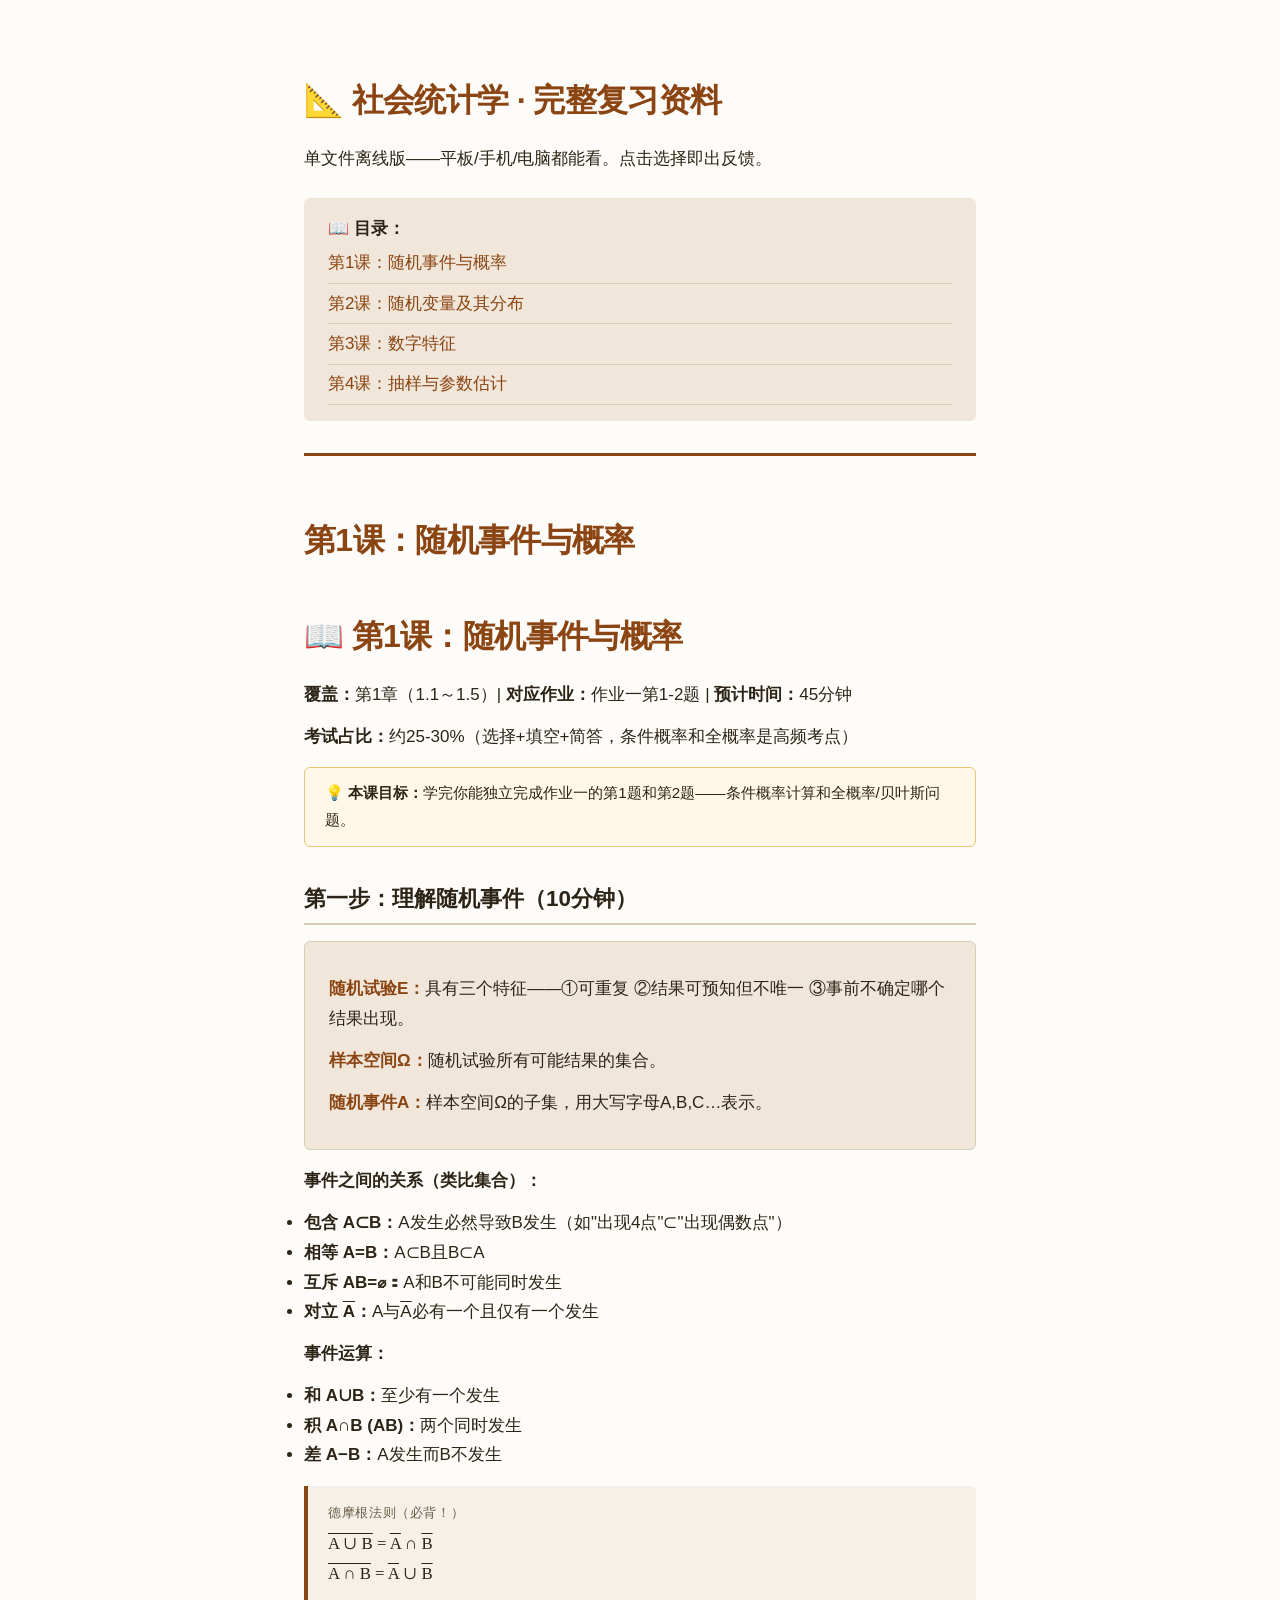
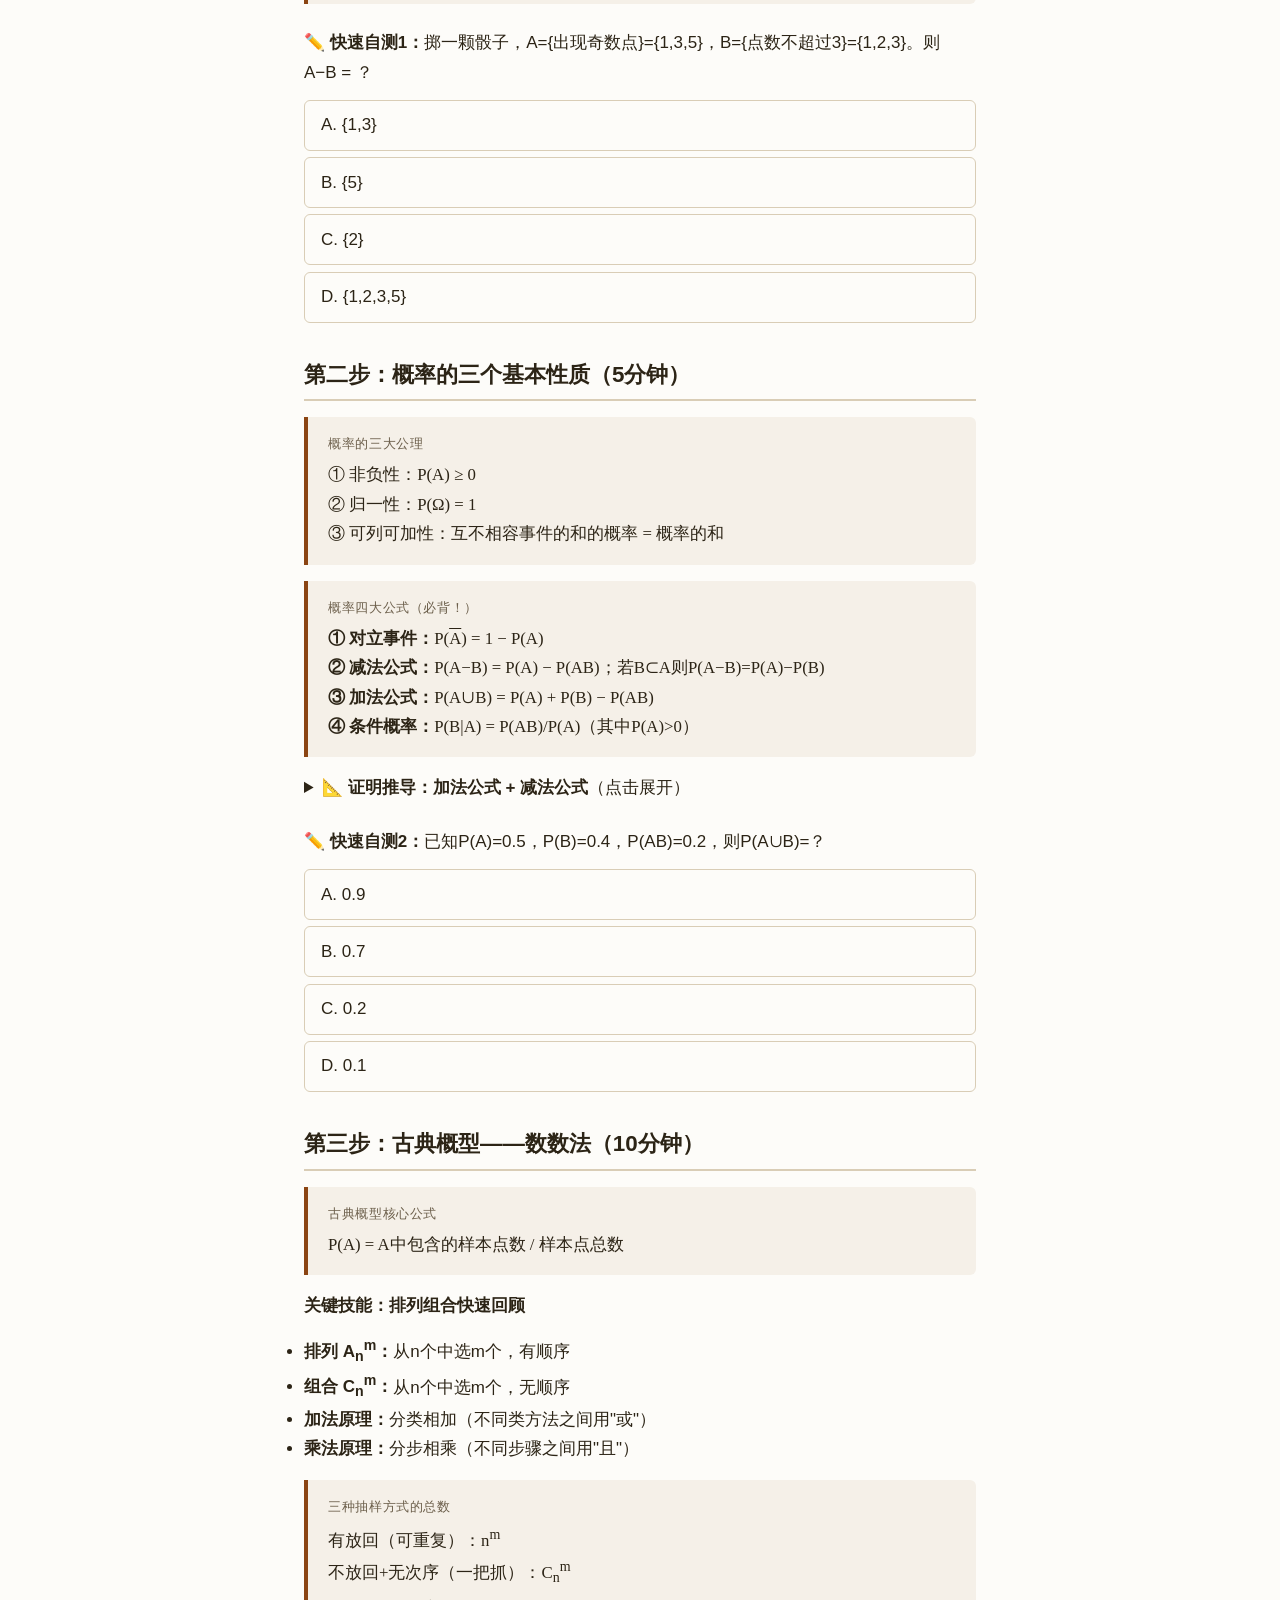
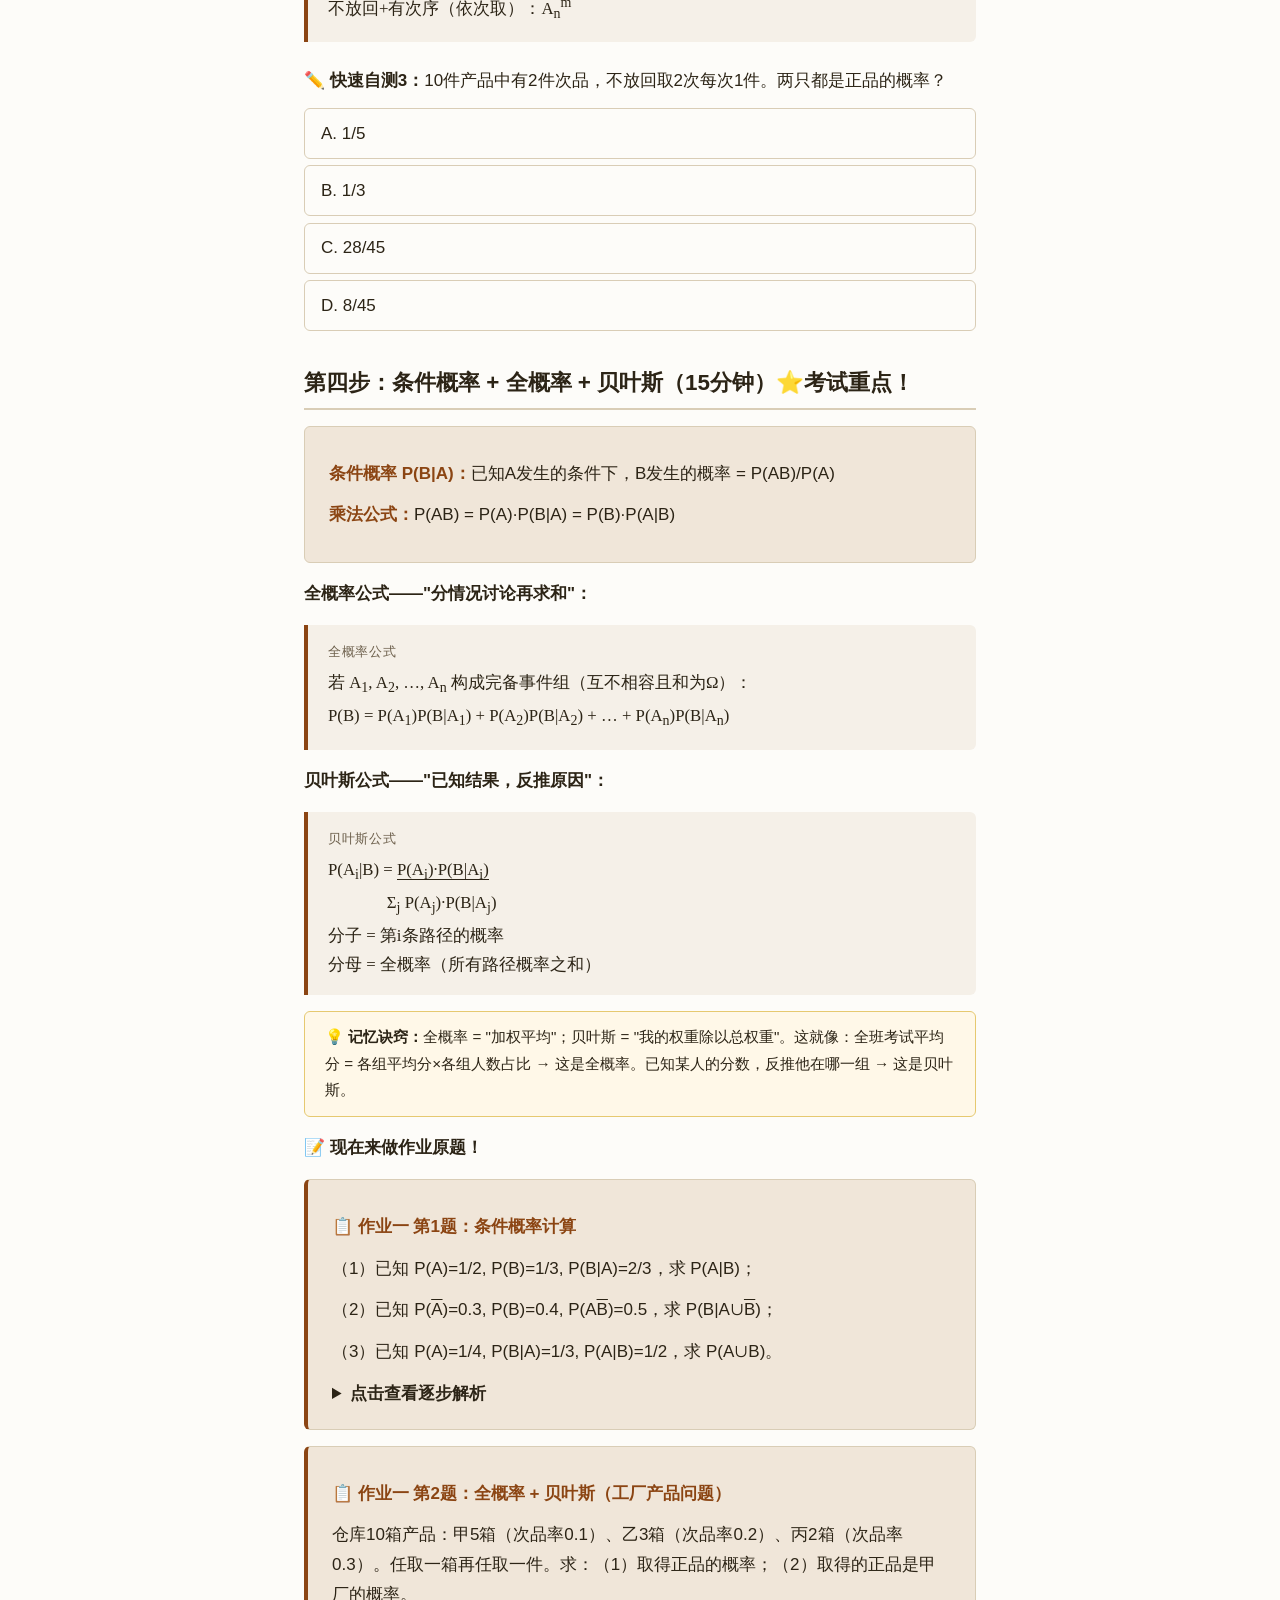
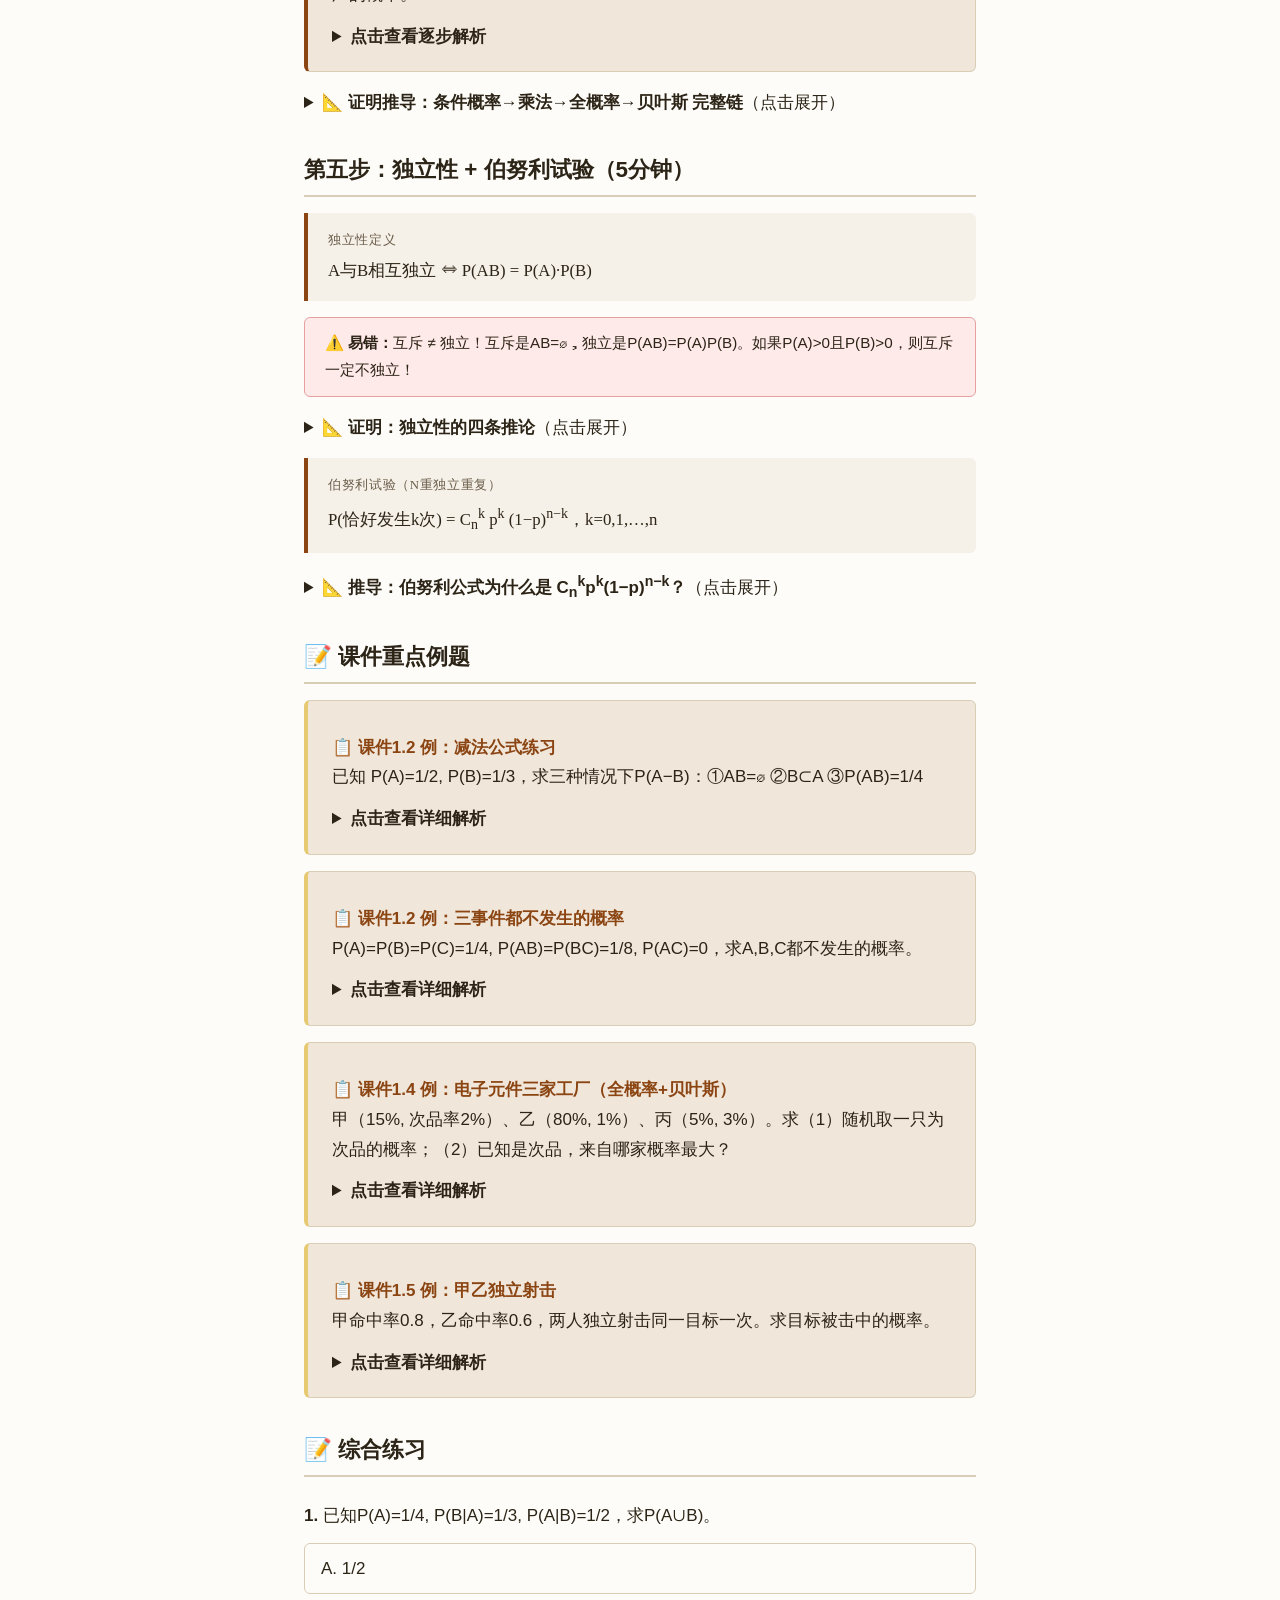
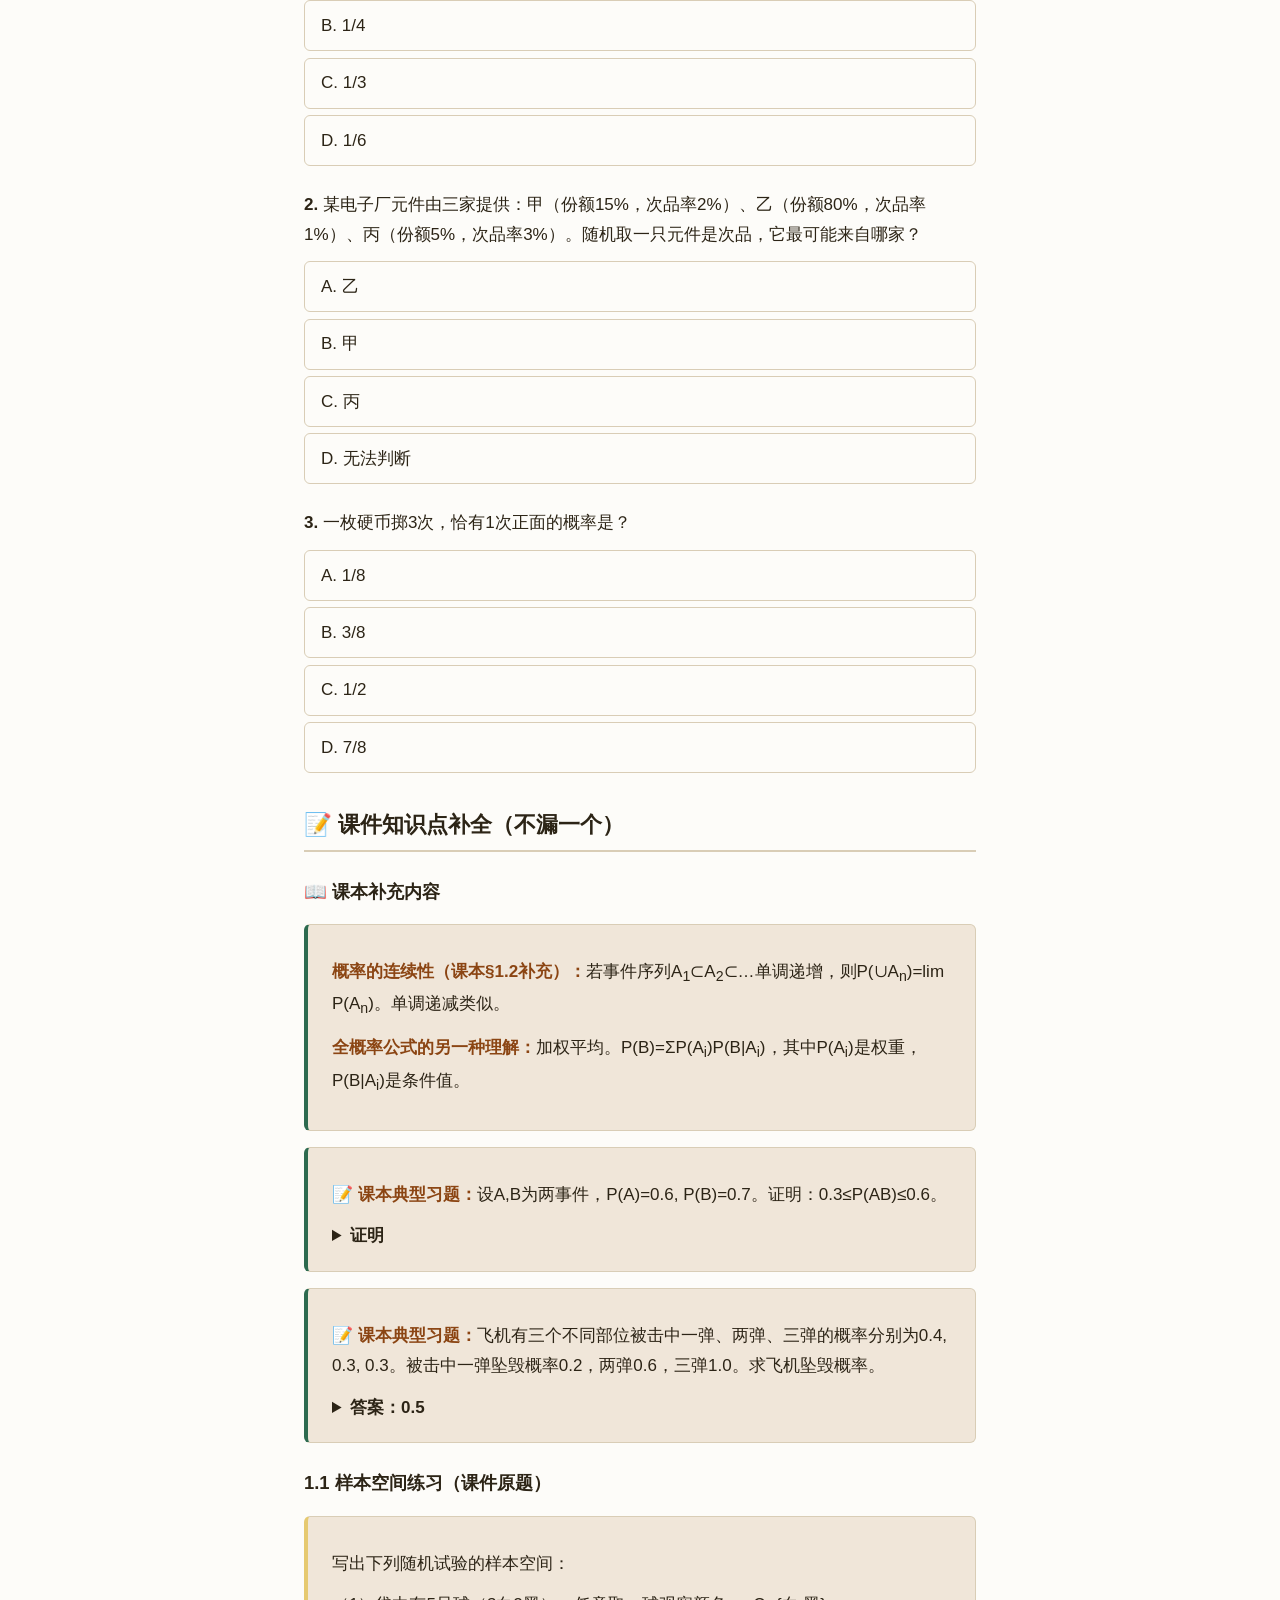
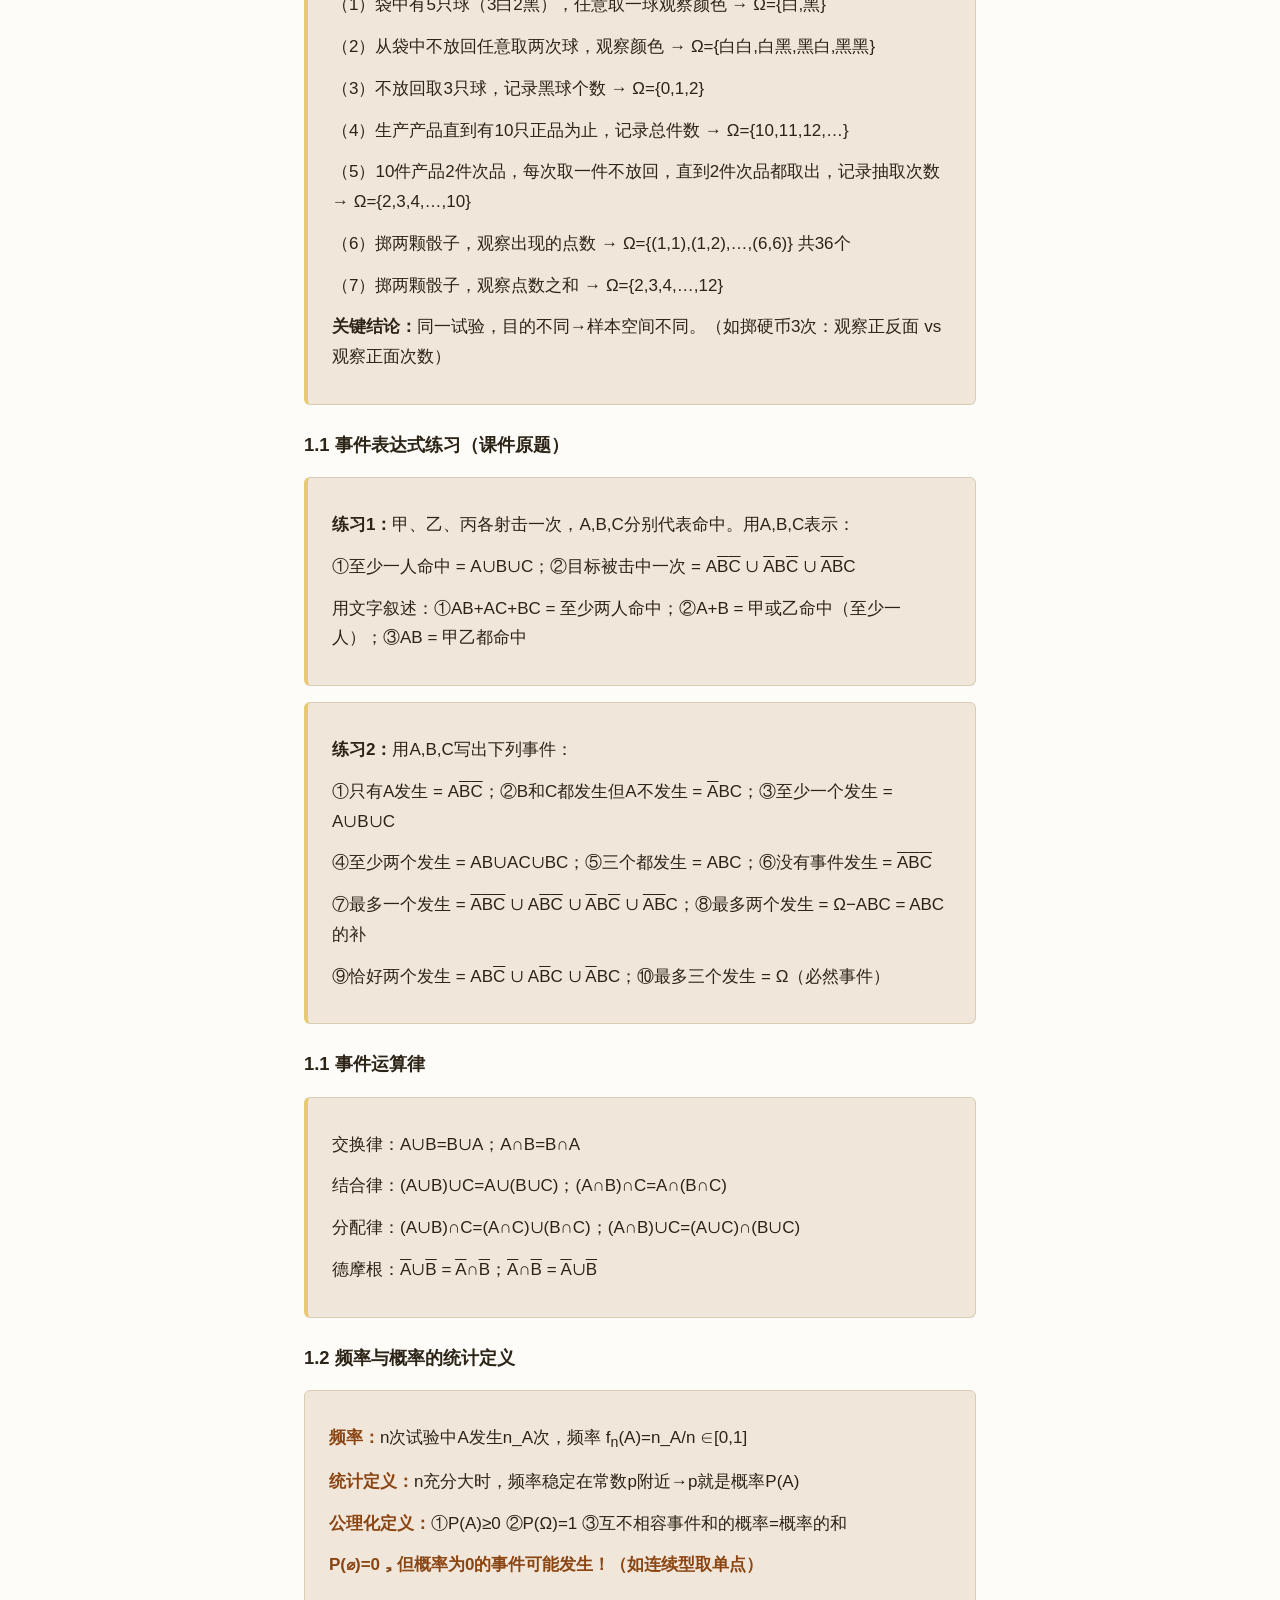
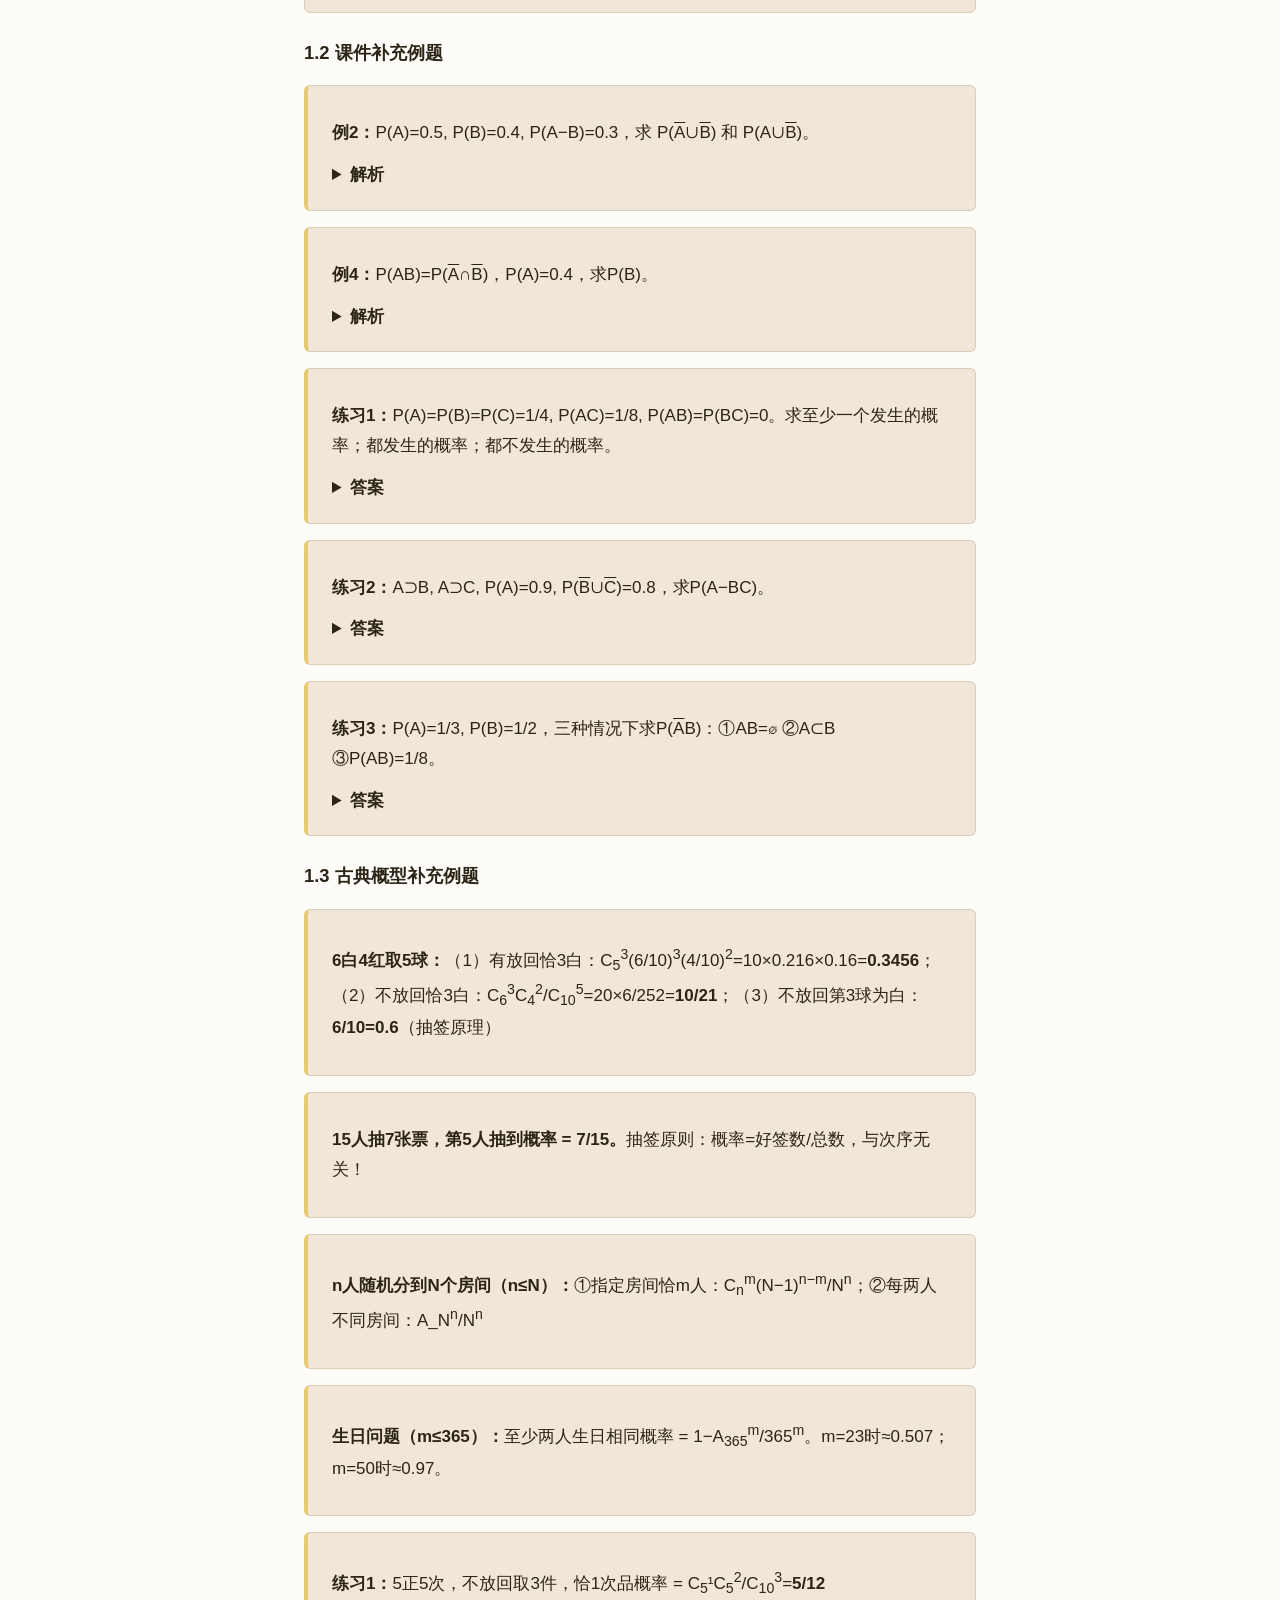
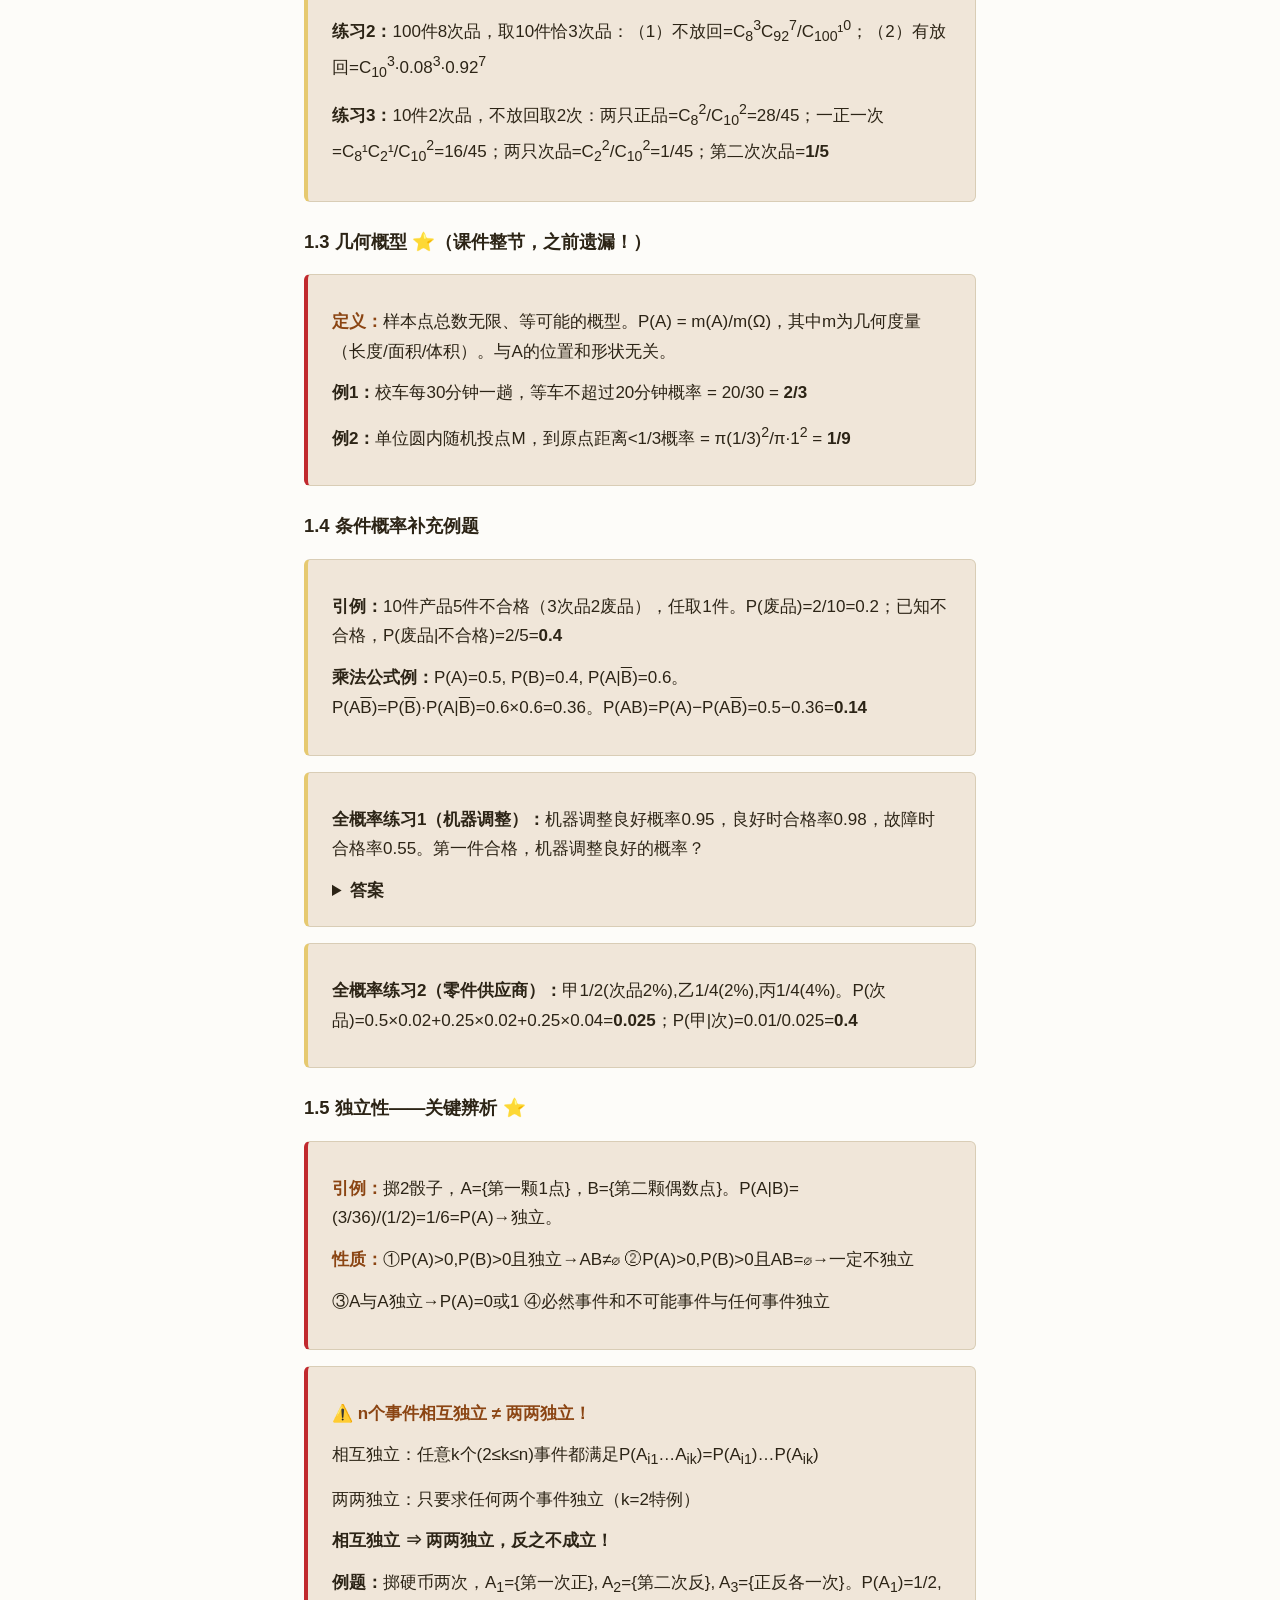
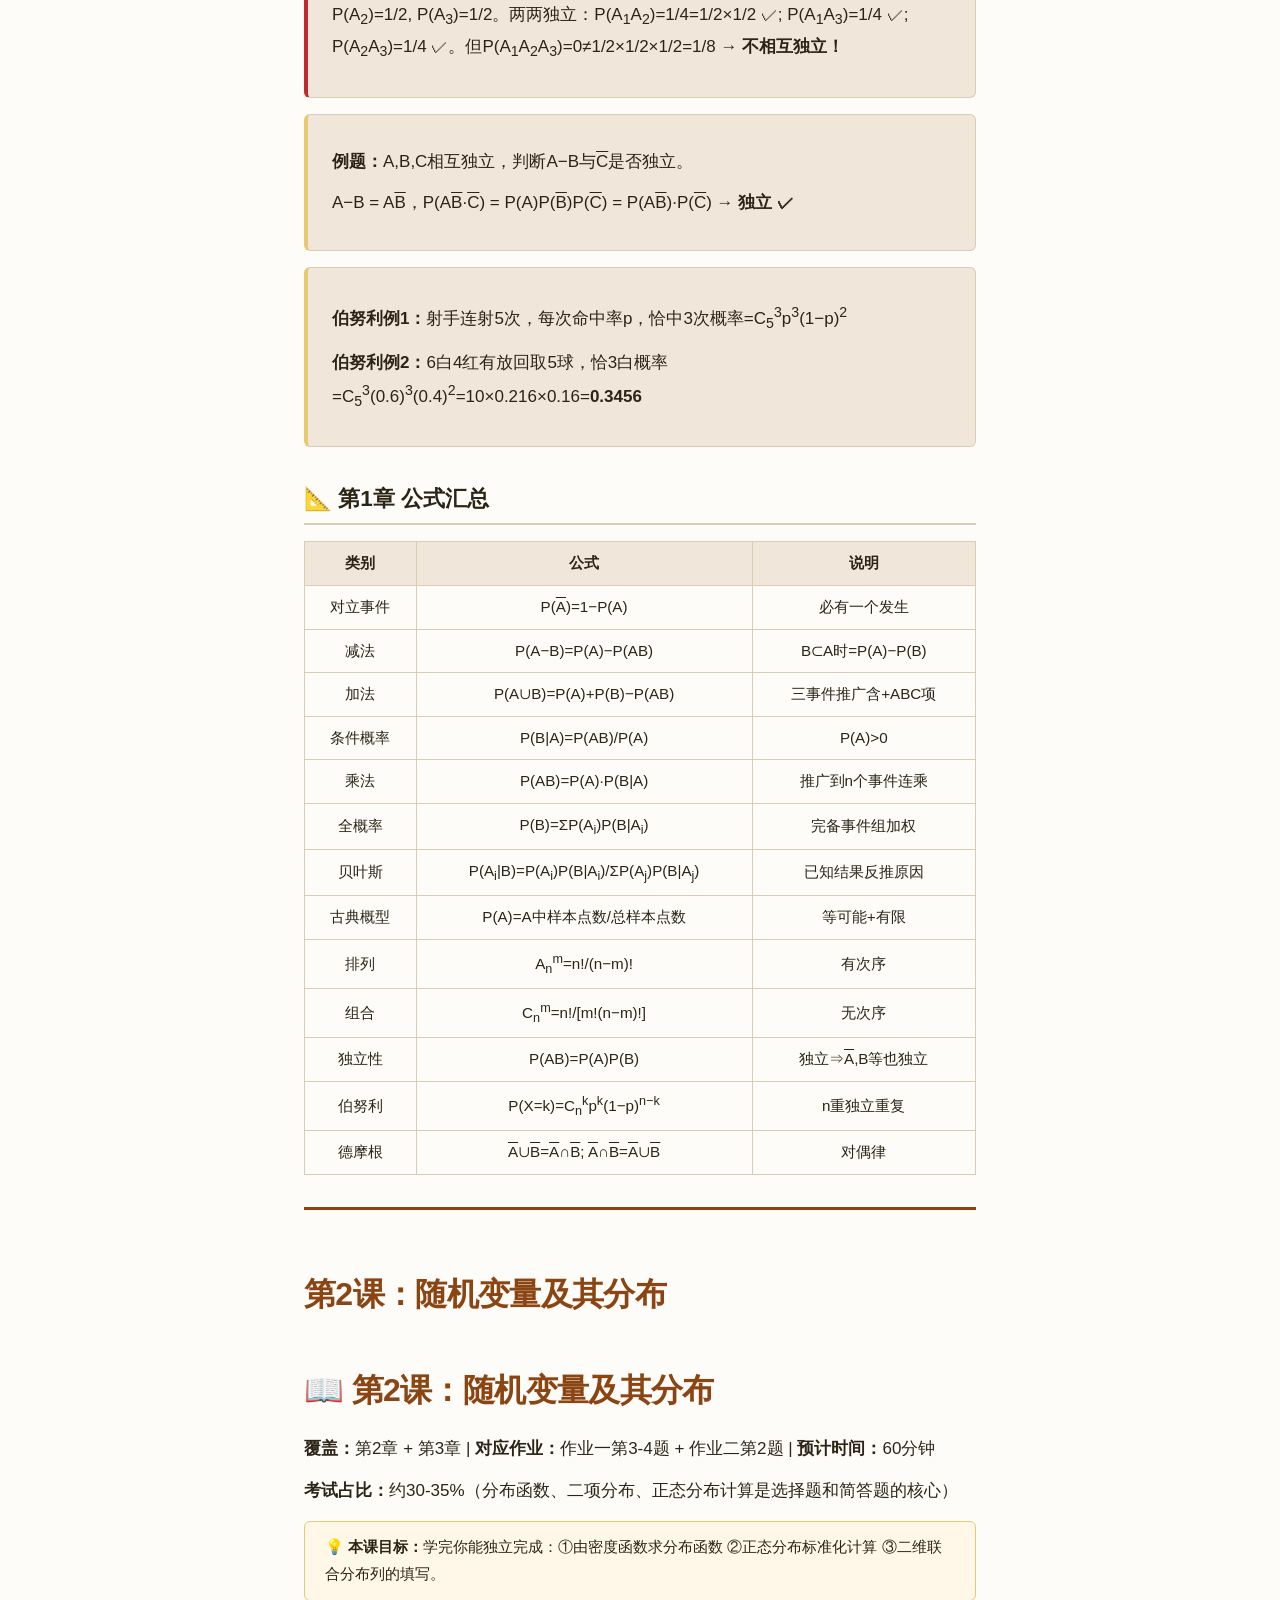
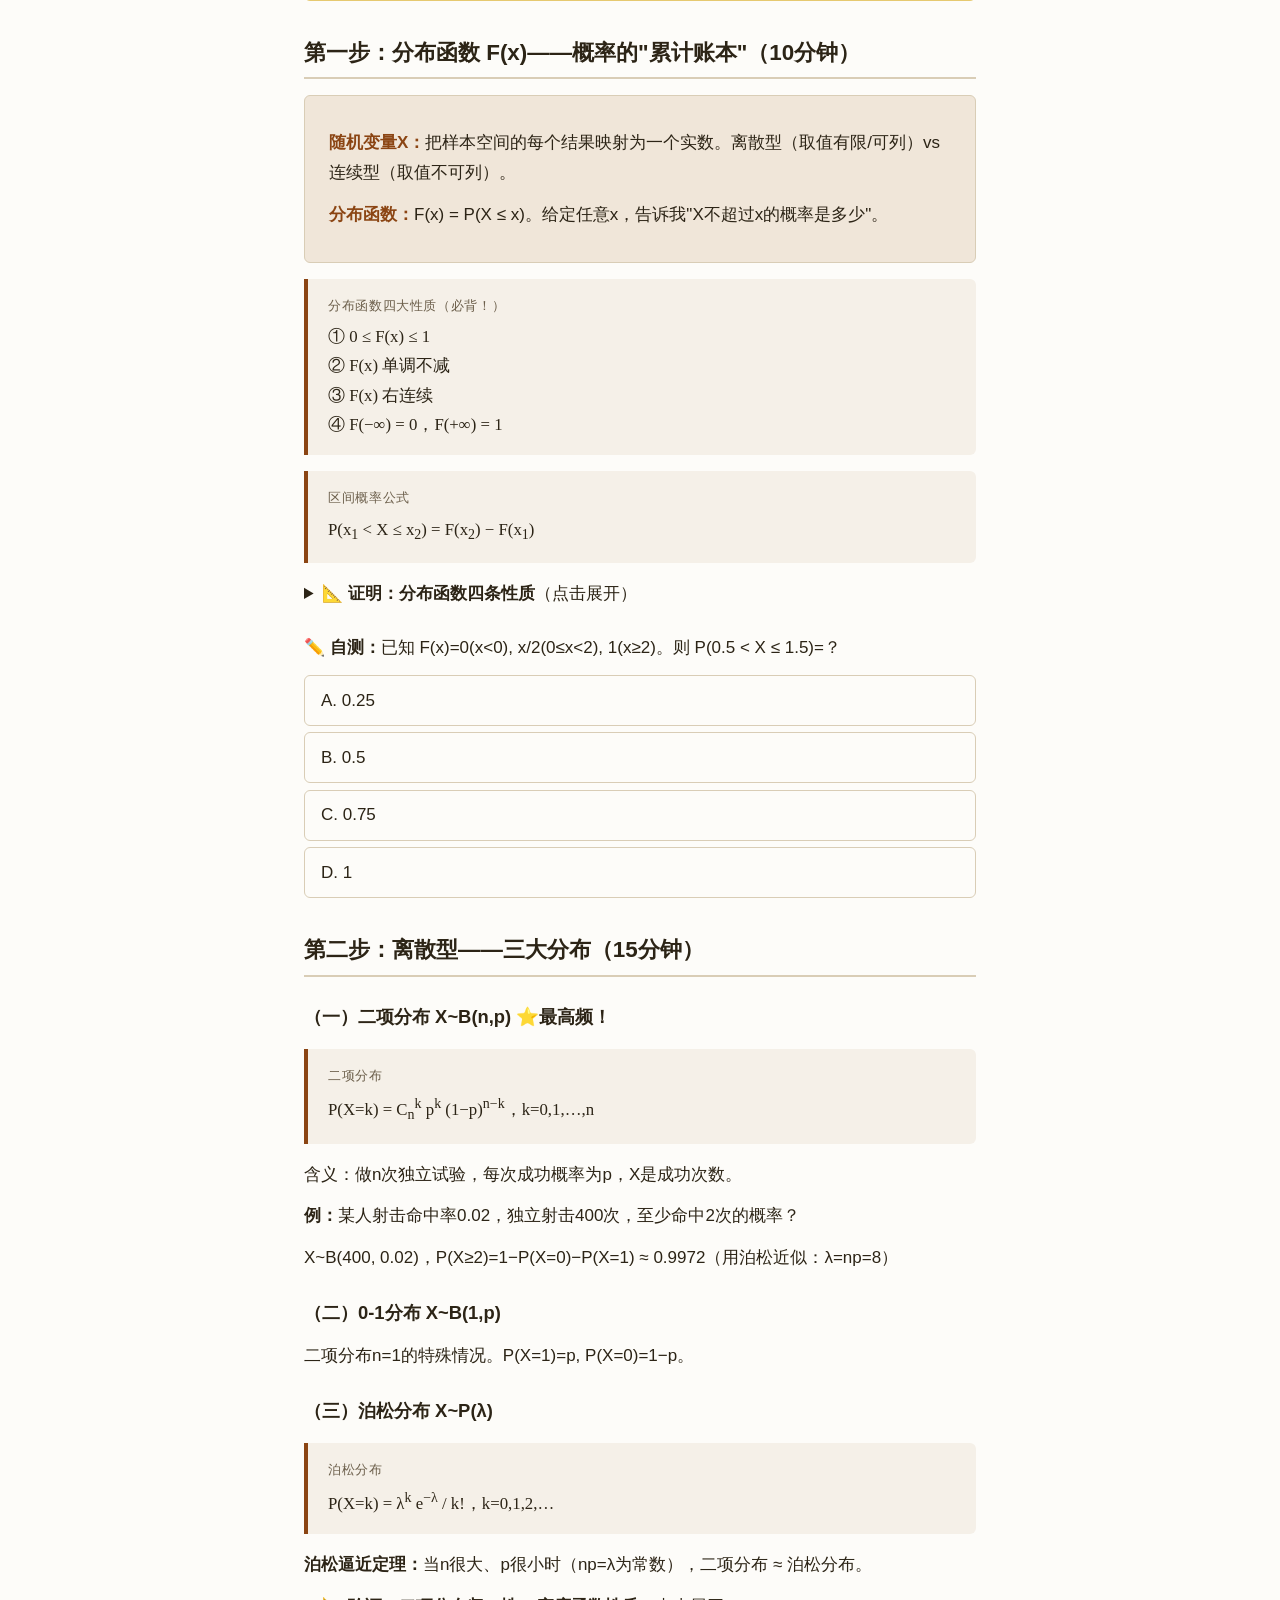
==== 社会统计学_完整复习.html @ b6a9b2a9 "修复裸>符号(P(A)>0→&gt;0, a>0→a&gt;0等)" ====
<!DOCTYPE html>
<html lang="zh-CN">
<head>
<meta charset="UTF-8">
<meta name="viewport" content="width=device-width, initial-scale=1.0">
<title>社会统计学 · 完整复习资料</title>
<style>/* 社会统计学 - 课程统一样式（离线优化版） */
/* 使用系统自带中文字体，无需联网加载 */

:root {
  --bg: #fdfcf9;
  --text: #2c2416;
  --muted: #6b5e4a;
  --accent: #8b4513;
  --accent-light: #f0e6d9;
  --border: #d9cdb6;
  --code-bg: #f5f0e8;
  --correct: #2d6a4f;
  --wrong: #c1292e;
  --radius: 6px;
}

* { box-sizing: border-box; margin: 0; padding: 0; }

body {
  font-family: "PingFang SC", "Noto Sans SC", "Microsoft YaHei", "Source Han Sans", "Helvetica Neue", Arial, sans-serif;
  background: var(--bg);
  color: var(--text);
  line-height: 1.75;
  max-width: 720px;
  margin: 0 auto;
  padding: 2rem 1.5rem 4rem;
  font-size: 17px;
}

h1 { font-size: 2rem; font-weight: 700; margin: 2.5rem 0 1rem; color: var(--accent); letter-spacing: -0.02em; }
h2 { font-size: 1.4rem; font-weight: 600; margin: 2rem 0 0.75rem; border-bottom: 2px solid var(--border); padding-bottom: 0.35rem; }
h3 { font-size: 1.15rem; font-weight: 600; margin: 1.5rem 0 0.5rem; }

p { margin: 0.75rem 0; }

a { color: var(--accent); text-decoration: none; border-bottom: 1px solid var(--border); }
a:hover { border-bottom-color: var(--accent); }

/* Formula blocks */
.formula {
  background: var(--code-bg);
  border-left: 4px solid var(--accent);
  padding: 1rem 1.25rem;
  margin: 1rem 0;
  border-radius: 0 var(--radius) var(--radius) 0;
  font-family: 'Source Serif 4', Georgia, serif;
  font-size: 1.05rem;
  overflow-x: auto;
}

.formula .label {
  display: block;
  font-size: 0.8rem;
  color: var(--muted);
  text-transform: uppercase;
  letter-spacing: 0.05em;
  margin-bottom: 0.3rem;
}

/* Definition cards */
.def-card {
  background: var(--accent-light);
  border: 1px solid var(--border);
  border-radius: var(--radius);
  padding: 1.25rem 1.5rem;
  margin: 1rem 0;
}

.def-card .term {
  font-weight: 700;
  color: var(--accent);
}

/* Step-by-step solution */
.steps { counter-reset: step; list-style: none; padding: 0; }
.steps li {
  counter-increment: step;
  padding: 0.5rem 0 0.5rem 2.5rem;
  position: relative;
  margin: 0.3rem 0;
}
.steps li::before {
  content: counter(step);
  position: absolute;
  left: 0;
  top: 0.5rem;
  width: 1.6rem;
  height: 1.6rem;
  background: var(--accent);
  color: white;
  border-radius: 50%;
  text-align: center;
  font-size: 0.8rem;
  font-weight: 700;
  line-height: 1.6rem;
}

/* Quiz widget */
.quiz { margin: 1.5rem 0; }
.quiz .question {
  font-weight: 500;
  margin-bottom: 0.75rem;
}
.quiz .options { display: flex; flex-direction: column; gap: 0.4rem; }
.quiz .option {
  padding: 0.6rem 1rem;
  border: 1px solid var(--border);
  border-radius: var(--radius);
  cursor: pointer;
  transition: background 0.15s;
}
.quiz .option:hover { background: var(--accent-light); }
.quiz .option.selected { border-color: var(--accent); background: var(--accent-light); }
.quiz .option.correct { border-color: var(--correct); background: #d8f3dc; }
.quiz .option.wrong { border-color: var(--wrong); background: #ffd6d6; }
.quiz .feedback {
  margin-top: 0.5rem;
  padding: 0.6rem 1rem;
  border-radius: var(--radius);
  display: none;
}
.quiz .feedback.show { display: block; }
.quiz .feedback.correct { background: #d8f3dc; color: var(--correct); }
.quiz .feedback.wrong { background: #ffd6d6; color: var(--wrong); }

/* Warning / tip boxes */
.tip {
  background: #fff8e8;
  border: 1px solid #e6c970;
  border-radius: var(--radius);
  padding: 0.75rem 1.25rem;
  margin: 1rem 0;
  font-size: 0.95rem;
}
.tip::before { content: "💡 "; }

.warning {
  background: #ffeaea;
  border: 1px solid #e6a0a0;
  border-radius: var(--radius);
  padding: 0.75rem 1.25rem;
  margin: 1rem 0;
  font-size: 0.95rem;
}
.warning::before { content: "⚠️ "; }

/* Complement overline */
.ov { text-decoration: overline; }

/* Table styles */
table {
  width: 100%;
  border-collapse: collapse;
  margin: 1rem 0;
  font-size: 0.95rem;
}
th, td {
  border: 1px solid var(--border);
  padding: 0.5rem 0.75rem;
  text-align: center;
}
th {
  background: var(--accent-light);
  font-weight: 600;
}

/* Print styles */
@media print {
  body { font-size: 12pt; max-width: 100%; padding: 0; }
  .quiz, .tip, .warning { break-inside: avoid; }
}

/* Navigation */
nav.breadcrumb {
  font-size: 0.85rem;
  color: var(--muted);
  margin-bottom: 1.5rem;
}
nav.breadcrumb a { color: var(--muted); border: none; }
nav.breadcrumb a:hover { color: var(--accent); }

.lesson-footer {
  margin-top: 3rem;
  padding-top: 1.5rem;
  border-top: 1px solid var(--border);
  font-size: 0.9rem;
  color: var(--muted);
}
</style>
<style>
  nav.toc { background: var(--accent-light); border-radius: var(--radius); padding: 1rem 1.5rem; margin: 1.5rem 0; }
  nav.toc a { display: block; padding: 0.3rem 0; }
  section { border-top: 3px solid var(--accent); margin-top: 2rem; padding-top: 1rem; }
  @media print { section { page-break-before: always; } }
</style>
</head>
<body>
<h1>📐 社会统计学 · 完整复习资料</h1>
<p>单文件离线版——平板/手机/电脑都能看。点击选择即出反馈。</p>

<nav class="toc">
  <strong>📖 目录：</strong>
  <a href="#sec1">第1课：随机事件与概率</a>
  <a href="#sec2">第2课：随机变量及其分布</a>
  <a href="#sec3">第3课：数字特征</a>
  <a href="#sec4">第4课：抽样与参数估计</a>
</nav>

<section id="sec1"><h1>第1课：随机事件与概率</h1>



<h1>📖 第1课：随机事件与概率</h1>
<p><strong>覆盖：</strong>第1章（1.1～1.5）| <strong>对应作业：</strong>作业一第1-2题 | <strong>预计时间：</strong>45分钟</p>
<p><strong>考试占比：</strong>约25-30%（选择+填空+简答，条件概率和全概率是高频考点）</p>

<div class="tip">
  <strong>本课目标：</strong>学完你能独立完成作业一的第1题和第2题——条件概率计算和全概率/贝叶斯问题。
</div>

<!-- ====== SECTION 1 ====== -->
<h2>第一步：理解随机事件（10分钟）</h2>

<div class="def-card">
  <p><span class="term">随机试验E：</span>具有三个特征——①可重复 ②结果可预知但不唯一 ③事前不确定哪个结果出现。</p>
  <p><span class="term">样本空间Ω：</span>随机试验所有可能结果的集合。</p>
  <p><span class="term">随机事件A：</span>样本空间Ω的子集，用大写字母A,B,C…表示。</p>
</div>

<p><strong>事件之间的关系（类比集合）：</strong></p>
<ul>
  <li><strong>包含 A⊂B：</strong>A发生必然导致B发生（如"出现4点"⊂"出现偶数点"）</li>
  <li><strong>相等 A=B：</strong>A⊂B且B⊂A</li>
  <li><strong>互斥 AB=∅：</strong>A和B不可能同时发生</li>
  <li><strong>对立 <span style="text-decoration:overline">A</span>：</strong>A与<span style="text-decoration:overline">A</span>必有一个且仅有一个发生</li>
</ul>

<p><strong>事件运算：</strong></p>
<ul>
  <li><strong>和 A∪B：</strong>至少有一个发生</li>
  <li><strong>积 A∩B (AB)：</strong>两个同时发生</li>
  <li><strong>差 A−B：</strong>A发生而B不发生</li>
</ul>

<div class="formula">
  <span class="label">德摩根法则（必背！）</span>
  <span style="text-decoration:overline">A ∪ B</span> = <span style="text-decoration:overline">A</span> ∩ <span style="text-decoration:overline">B</span><br>
  <span style="text-decoration:overline">A ∩ B</span> = <span style="text-decoration:overline">A</span> ∪ <span style="text-decoration:overline">B</span>
</div>

<div class="quiz" id="quiz1">
  <p class="question"><strong>✏️ 快速自测1：</strong>掷一颗骰子，A={出现奇数点}={1,3,5}，B={点数不超过3}={1,2,3}。则 A−B = ？</p>
  <div class="options">
    <div class="option" onclick="checkQuiz('quiz1', this, false)">A. {1,3}</div>
    <div class="option" onclick="checkQuiz('quiz1', this, true)">B. {5}</div>
    <div class="option" onclick="checkQuiz('quiz1', this, false)">C. {2}</div>
    <div class="option" onclick="checkQuiz('quiz1', this, false)">D. {1,2,3,5}</div>
  </div>
  <div class="feedback" id="quiz1-fb"></div>
</div>

<!-- ====== SECTION 2 ====== -->
<h2>第二步：概率的三个基本性质（5分钟）</h2>

<div class="formula">
  <span class="label">概率的三大公理</span>
  ① 非负性：P(A) ≥ 0<br>
  ② 归一性：P(Ω) = 1<br>
  ③ 可列可加性：互不相容事件的和的概率 = 概率的和
</div>

<div class="formula">
  <span class="label">概率四大公式（必背！）</span>
  <strong>① 对立事件：</strong>P(<span style="text-decoration:overline">A</span>) = 1 − P(A)<br>
  <strong>② 减法公式：</strong>P(A−B) = P(A) − P(AB)；若B⊂A则P(A−B)=P(A)−P(B)<br>
  <strong>③ 加法公式：</strong>P(A∪B) = P(A) + P(B) − P(AB)<br>
  <strong>④ 条件概率：</strong>P(B|A) = P(AB)/P(A)（其中P(A)>0）
</div>

<details class="proof-block">
<summary><strong>📐 证明推导：加法公式 + 减法公式</strong>（点击展开）</summary>
<div style="padding:0.75rem 0">
<p><strong>加法公式 P(A∪B)=P(A)+P(B)−P(AB)：</strong></p>
<ol class="steps">
  <li>分解：A∪B = A ∪ (B−A) = A ∪ (B<span style="text-decoration:overline">A</span>)，且 A 与 B<span style="text-decoration:overline">A</span> 互不相容</li>
  <li>由可列可加性：P(A∪B) = P(A) + P(B<span style="text-decoration:overline">A</span>)</li>
  <li>又 B = AB ∪ B<span style="text-decoration:overline">A</span>（互不相容），P(B)=P(AB)+P(B<span style="text-decoration:overline">A</span>)，故 P(B<span style="text-decoration:overline">A</span>)=P(B)−P(AB)</li>
  <li>代入：P(A∪B)=P(A)+P(B)−P(AB)</li>
</ol>
<p><strong>减法公式 P(A−B)=P(A)−P(AB)：</strong></p>
<ol class="steps">
  <li>A = AB ∪ A<span style="text-decoration:overline">B</span>（互不相容）</li>
  <li>P(A)=P(AB)+P(A<span style="text-decoration:overline">B</span>)，而 A−B=A<span style="text-decoration:overline">B</span></li>
  <li>移项：P(A−B)=P(A)−P(AB)</li>
  <li>若 B⊂A，则 AB=B，P(A−B)=P(A)−P(B)，且 P(A)≥P(B)</li>
</ol>
</div>
</details>

<div class="quiz" id="quiz2">
  <p class="question"><strong>✏️ 快速自测2：</strong>已知P(A)=0.5，P(B)=0.4，P(AB)=0.2，则P(A∪B)=？</p>
  <div class="options">
    <div class="option" onclick="checkQuiz('quiz2', this, false)">A. 0.9</div>
    <div class="option" onclick="checkQuiz('quiz2', this, true)">B. 0.7</div>
    <div class="option" onclick="checkQuiz('quiz2', this, false)">C. 0.2</div>
    <div class="option" onclick="checkQuiz('quiz2', this, false)">D. 0.1</div>
  </div>
  <div class="feedback" id="quiz2-fb"></div>
</div>

<!-- ====== SECTION 3 ====== -->
<h2>第三步：古典概型——数数法（10分钟）</h2>

<div class="formula">
  <span class="label">古典概型核心公式</span>
  P(A) = A中包含的样本点数 / 样本点总数
</div>

<p><strong>关键技能：排列组合快速回顾</strong></p>
<ul>
  <li><strong>排列 A<sub>n</sub><sup>m</sup>：</strong>从n个中选m个，有顺序</li>
  <li><strong>组合 C<sub>n</sub><sup>m</sup>：</strong>从n个中选m个，无顺序</li>
  <li><strong>加法原理：</strong>分类相加（不同类方法之间用"或"）</li>
  <li><strong>乘法原理：</strong>分步相乘（不同步骤之间用"且"）</li>
</ul>

<div class="formula">
  <span class="label">三种抽样方式的总数</span>
  有放回（可重复）：n<sup>m</sup><br>
  不放回+无次序（一把抓）：C<sub>n</sub><sup>m</sup><br>
  不放回+有次序（依次取）：A<sub>n</sub><sup>m</sup>
</div>

<div class="quiz" id="quiz3">
  <p class="question"><strong>✏️ 快速自测3：</strong>10件产品中有2件次品，不放回取2次每次1件。两只都是正品的概率？</p>
  <div class="options">
    <div class="option" onclick="checkQuiz('quiz3', this, false)">A. 1/5</div>
    <div class="option" onclick="checkQuiz('quiz3', this, false)">B. 1/3</div>
    <div class="option" onclick="checkQuiz('quiz3', this, true)">C. 28/45</div>
    <div class="option" onclick="checkQuiz('quiz3', this, false)">D. 8/45</div>
  </div>
  <div class="feedback" id="quiz3-fb"></div>
</div>

<!-- ====== SECTION 4 ====== -->
<h2>第四步：条件概率 + 全概率 + 贝叶斯（15分钟）⭐考试重点！</h2>

<div class="def-card">
  <p><span class="term">条件概率 P(B|A)：</span>已知A发生的条件下，B发生的概率 = P(AB)/P(A)</p>
  <p><span class="term">乘法公式：</span>P(AB) = P(A)·P(B|A) = P(B)·P(A|B)</p>
</div>

<p><strong>全概率公式——"分情况讨论再求和"：</strong></p>
<div class="formula">
  <span class="label">全概率公式</span>
  若 A<sub>1</sub>, A<sub>2</sub>, …, A<sub>n</sub> 构成完备事件组（互不相容且和为Ω）：<br>
  P(B) = P(A<sub>1</sub>)P(B|A<sub>1</sub>) + P(A<sub>2</sub>)P(B|A<sub>2</sub>) + … + P(A<sub>n</sub>)P(B|A<sub>n</sub>)
</div>

<p><strong>贝叶斯公式——"已知结果，反推原因"：</strong></p>
<div class="formula">
  <span class="label">贝叶斯公式</span>
  P(A<sub>i</sub>|B) = <span style="border-bottom:1px solid #2c2416">P(A<sub>i</sub>)·P(B|A<sub>i</sub>)</span><br>
  <span style="margin-left:3.5em">Σ<sub>j</sub> P(A<sub>j</sub>)·P(B|A<sub>j</sub>)</span><br>
  分子 = 第i条路径的概率<br>
  分母 = 全概率（所有路径概率之和）
</div>

<div class="tip">
  <strong>记忆诀窍：</strong>全概率 = "加权平均"；贝叶斯 = "我的权重除以总权重"。这就像：全班考试平均分 = 各组平均分×各组人数占比 → 这是全概率。已知某人的分数，反推他在哪一组 → 这是贝叶斯。
</div>

<p><strong>📝 现在来做作业原题！</strong></p>

<div class="def-card" style="border-left:4px solid var(--accent)">
<p><span class="term">📋 作业一 第1题：条件概率计算</span></p>
<p>（1）已知 P(A)=1/2, P(B)=1/3, P(B|A)=2/3，求 P(A|B)；</p>
<p>（2）已知 P(<span style="text-decoration:overline">A</span>)=0.3, P(B)=0.4, P(A<span style="text-decoration:overline">B</span>)=0.5，求 P(B|A∪<span style="text-decoration:overline">B</span>)；</p>
<p>（3）已知 P(A)=1/4, P(B|A)=1/3, P(A|B)=1/2，求 P(A∪B)。</p>
<details><summary><strong>点击查看逐步解析</strong></summary>
<div style="padding:0.5rem 0">
<p><strong>（1）</strong><br>
<strong>已知：</strong>P(A)=1/2, P(B)=1/3, P(B|A)=2/3，<strong>求：</strong>P(A|B)<br><br>
<strong>第1步——用条件概率公式求P(AB)：</strong><br>
P(B|A) = P(AB)/P(A) → P(AB) = P(A) × P(B|A)<br>
代入：P(AB) = (1/2) × (2/3) = 2/6 = <strong>1/3</strong><br><br>
<strong>第2步——再用条件概率公式求P(A|B)：</strong><br>
P(A|B) = P(AB)/P(B) = (1/3)/(1/3) = <strong>1</strong><br>
（一个数除以自己=1，意味着已知B发生则A必定发生）</p>
<p><strong>（2）</strong><br>
<strong>已知：</strong>P(<span style="text-decoration:overline">A</span>)=0.3, P(B)=0.4, P(A<span style="text-decoration:overline">B</span>)=0.5，<strong>求：</strong>P(B|A∪<span style="text-decoration:overline">B</span>)<br><br>
<strong>第1步——求P(A)：</strong><br>
对立事件：P(A) = 1 − P(<span style="text-decoration:overline">A</span>) = 1 − 0.3 = <strong>0.7</strong><br><br>
<strong>第2步——求P(AB)：</strong><br>
减法公式：P(A−B) = P(A) − P(AB)，而A−B = A<span style="text-decoration:overline">B</span><br>
所以 P(AB) = P(A) − P(A<span style="text-decoration:overline">B</span>) = 0.7 − 0.5 = <strong>0.2</strong><br><br>
<strong>第3步——求P(A∪<span style="text-decoration:overline">B</span>)：</strong><br>
P(<span style="text-decoration:overline">B</span>) = 1 − 0.4 = 0.6<br>
加法公式：P(A∪<span style="text-decoration:overline">B</span>) = P(A) + P(<span style="text-decoration:overline">B</span>) − P(A<span style="text-decoration:overline">B</span>)<br>
= 0.7 + 0.6 − 0.5 = <strong>0.8</strong><br><br>
<strong>第4步——求P(B|A∪<span style="text-decoration:overline">B</span>)：</strong><br>
条件概率：该值 = P(B∩(A∪<span style="text-decoration:overline">B</span>))/P(A∪<span style="text-decoration:overline">B</span>)<br>
B∩(A∪<span style="text-decoration:overline">B</span>) = B∩A = AB（B和<span style="text-decoration:overline">B</span>交集为空，只剩AB）<br>
= 0.2/0.8 = <strong>0.25</strong></p>
<p><strong>（3）</strong><br>
<strong>已知：</strong>P(A)=1/4, P(B|A)=1/3, P(A|B)=1/2，<strong>求：</strong>P(A∪B)<br><br>
<strong>第1步——求P(AB)：</strong><br>
P(B|A) = P(AB)/P(A) → P(AB) = (1/4) × (1/3) = <strong>1/12</strong><br><br>
<strong>第2步——求P(B)：</strong><br>
P(A|B) = P(AB)/P(B) → P(B) = P(AB)/P(A|B)<br>
= (1/12)/(1/2) = (1/12) × (2/1) = <strong>1/6</strong><br><br>
<strong>第3步——求P(A∪B)：</strong><br>
加法公式：P(A∪B) = P(A) + P(B) − P(AB)<br>
= 1/4 + 1/6 − 1/12 = 3/12 + 2/12 − 1/12 = <strong>4/12 = 1/3</strong></p>
</div>
</details>
</div>

<div class="def-card" style="border-left:4px solid var(--accent)">
<p><span class="term">📋 作业一 第2题：全概率 + 贝叶斯（工厂产品问题）</span></p>
<p>仓库10箱产品：甲5箱（次品率0.1）、乙3箱（次品率0.2）、丙2箱（次品率0.3）。任取一箱再任取一件。求：（1）取得正品的概率；（2）取得的正品是甲厂的概率。</p>
<details><summary><strong>点击查看逐步解析</strong></summary>
<div style="padding:0.5rem 0">
<p><strong>（1）求取得正品的概率——用全概率公式</strong><br><br>
<strong>第1步：确定完备事件组（划分）</strong><br>
取到哪家工厂的箱子就是划分：<br>
A<sub>1</sub> = {甲厂}，A<sub>2</sub> = {乙厂}，A<sub>3</sub> = {丙厂}<br>
这三个事件互斥（取一箱只能来自一家），且合起来就是全部可能（Ω）<br><br>
<strong>第2步：求先验概率 P(A<sub>i</sub>)</strong><br>
从10箱中任取一箱，每箱被取到概率相同：<br>
P(A<sub>1</sub>) = 5/10 = <strong>0.5</strong>（甲厂5箱）<br>
P(A<sub>2</sub>) = 3/10 = <strong>0.3</strong>（乙厂3箱）<br>
P(A<sub>3</sub>) = 2/10 = <strong>0.2</strong>（丙厂2箱）<br>
检验：0.5+0.3+0.2=1 ✓<br><br>
<strong>第3步：求条件概率 P(B|A<sub>i</sub>)</strong><br>
设B = {取得正品}<br>
已知各厂次品率，正品率 = 1 − 次品率：<br>
P(B|A<sub>1</sub>) = 1 − 0.1 = <strong>0.9</strong>（甲厂正品率）<br>
P(B|A<sub>2</sub>) = 1 − 0.2 = <strong>0.8</strong>（乙厂正品率）<br>
P(B|A<sub>3</sub>) = 1 − 0.3 = <strong>0.7</strong>（丙厂正品率）<br><br>
<strong>第4步：套全概率公式</strong><br>
P(B) = P(A<sub>1</sub>)P(B|A<sub>1</sub>) + P(A<sub>2</sub>)P(B|A<sub>2</sub>) + P(A<sub>3</sub>)P(B|A<sub>3</sub>)<br>
= 0.5 × 0.9 + 0.3 × 0.8 + 0.2 × 0.7<br>
= 0.45 + 0.24 + 0.14<br>
= <strong>0.83</strong><br><br>
<strong>（2）求取得的正品来自甲厂的概率——用贝叶斯公式</strong><br><br>
<strong>第1步：明确要算什么</strong><br>
已知结果是B（正品），问原因A<sub>1</sub>（甲厂）的概率：P(A<sub>1</sub>|B)<br><br>
<strong>第2步：套贝叶斯公式</strong><br>
P(A<sub>1</sub>|B) = P(A<sub>1</sub>)P(B|A<sub>1</sub>) / P(B)<br>
分子：甲厂的权重 = 0.5 × 0.9 = 0.45<br>
分母：全概率 = 0.83（第(1)问算出来的）<br>
= 0.45 / 0.83 ≈ <strong>0.542</strong><br><br>
<strong>理解：</strong>取到正品时，有54.2%的概率来自甲厂。为什么甲厂最高？因为甲厂份额最大（50%），虽然它的正品率不是最高。</p>
</div>
</details>
</div>

<details class="proof-block">
<summary><strong>📐 证明推导：条件概率→乘法→全概率→贝叶斯 完整链</strong>（点击展开）</summary>
<div style="padding:0.75rem 0">
<p><strong>起点：</strong>条件概率定义 P(B|A)=P(AB)/P(A)（P(A)>0）</p>
<p><strong>① 乘法公式：</strong>变形得 P(AB)=P(A)·P(B|A)=P(B)·P(A|B)；推广到n个：P(A<sub>1</sub>…A<sub>n</sub>)=P(A<sub>1</sub>)P(A<sub>2</sub>|A<sub>1</sub>)…P(A<sub>n</sub>|A<sub>1</sub>…A<sub>n</sub><sub>−</sub><sub>1</sub>)</p>
<p><strong>② 全概率公式：</strong></p>
<ol class="steps">
  <li>完备事件组 A<sub>1</sub>…A<sub>n</sub>：互不相容，∪A<sub>i</sub>=Ω，P(A<sub>i</sub>)>0</li>
  <li>B = BΩ = B(∪A<sub>i</sub>) = ∪(BA<sub>i</sub>)，各项互不相容</li>
  <li>P(B) = ΣP(BA<sub>i</sub>) = ΣP(A<sub>i</sub>)·P(B|A<sub>i</sub>)（每项用乘法公式）</li>
</ol>
<p><strong>③ 贝叶斯公式：</strong></p>
<ol class="steps">
  <li>P(A<sub>i</sub>|B) = P(A<sub>i</sub>B)/P(B)（条件概率定义）</li>
  <li>分子 = P(A<sub>i</sub>)·P(B|A<sub>i</sub>)（乘法公式）</li>
  <li>分母 = ΣP(A<sub>j</sub>)·P(B|A<sub>j</sub>)（全概率公式）</li>
  <li>代入即得贝叶斯公式</li>
</ol>
</div>
</details>

<!-- ====== SECTION 5 ====== -->
<h2>第五步：独立性 + 伯努利试验（5分钟）</h2>

<div class="formula">
  <span class="label">独立性定义</span>
  A与B相互独立 ⟺ P(AB) = P(A)·P(B)
</div>

<div class="warning">
  <strong>易错：</strong>互斥 ≠ 独立！互斥是AB=∅，独立是P(AB)=P(A)P(B)。如果P(A)&gt;0且P(B)&gt;0，则互斥一定不独立！
</div>

<details class="proof-block">
<summary><strong>📐 证明：独立性的四条推论</strong>（点击展开）</summary>
<div style="padding:0.75rem 0">
<p><strong>结论：</strong>若A与B独立，则<span style="text-decoration:overline">A</span>与B、A与<span style="text-decoration:overline">B</span>、<span style="text-decoration:overline">A</span>与<span style="text-decoration:overline">B</span>也都独立。</p>
<p><strong>以<span style="text-decoration:overline">A</span>与B为例：</strong></p>
<ol class="steps">
  <li>P(<span style="text-decoration:overline">A</span>B) = P(B−AB) = P(B) − P(AB)</li>
  <li>独立 ⇒ P(AB)=P(A)P(B)</li>
  <li>P(<span style="text-decoration:overline">A</span>B) = P(B) − P(A)P(B) = P(B)[1−P(A)] = P(B)P(<span style="text-decoration:overline">A</span>)</li>
  <li>即 P(<span style="text-decoration:overline">A</span>B)=P(<span style="text-decoration:overline">A</span>)P(B)，故<span style="text-decoration:overline">A</span>与B独立</li>
</ol>
<p>其余两种情况同理可证。</p>
</div>
</details>

<div class="formula">
  <span class="label">伯努利试验（n重独立重复）</span>
  P(恰好发生k次) = C<sub>n</sub><sup>k</sup> p<sup>k</sup> (1−p)<sup>n−k</sup>，k=0,1,…,n
</div>

<details class="proof-block">
<summary><strong>📐 推导：伯努利公式为什么是 C<sub>n</sub><sup>k</sup>p<sup>k</sup>(1−p)<sup>n</sup><sup>−</sup><sup>k</sup>？</strong>（点击展开）</summary>
<div style="padding:0.75rem 0">
<ol class="steps">
  <li>先考虑一种特定序列：前k次A发生，后n−k次A不发生。概率 = p<sup>k</sup>(1−p)<sup>n</sup><sup>−</sup><sup>k</sup>（独立性）</li>
  <li>"恰好k次" = 在n个位置中选k个给A发生，有 C<sub>n</sub><sup>k</sup> 种选法</li>
  <li>每种选法对应概率相同（p<sup>k</sup>(1−p)<sup>n</sup><sup>−</sup><sup>k</sup>），且不同选法对应事件互不相容</li>
  <li>总概率 = C<sub>n</sub><sup>k</sup> · p<sup>k</sup> · (1−p)<sup>n</sup><sup>−</sup><sup>k</sup></li>
</ol>
</div>
</details>

<!-- ====== COMPREHENSIVE QUIZ ====== -->
<h2>📝 课件重点例题</h2>

<div class="def-card" style="border-left:4px solid #e6c970">
<p><span class="term">📋 课件1.2 例：减法公式练习</span><br>
已知 P(A)=1/2, P(B)=1/3，求三种情况下P(A−B)：①AB=∅ ②B⊂A ③P(AB)=1/4</p>
<details><summary><strong>点击查看详细解析</strong></summary>
<div style="padding:0.5rem 0">
<p><strong>核心公式：</strong>P(A−B) = P(A) − P(AB)</p>
<p><strong>① AB=∅（A和B互斥）：</strong><br>
互斥意味着AB=∅，所以P(AB)=0<br>
P(A−B) = P(A) − 0 = 1/2 − 0 = <strong>1/2</strong></p>
<p><strong>② B⊂A（B包含于A）：</strong><br>
B⊂A意味着AB = B（B中的元素都在A中）<br>
所以P(AB) = P(B) = 1/3<br>
P(A−B) = P(A) − P(AB) = 1/2 − 1/3 = 3/6 − 2/6 = <strong>1/6</strong></p>
<p><strong>③ P(AB)=1/4：</strong><br>
直接代入：P(A−B) = 1/2 − 1/4 = <strong>1/4</strong></p>
</div>
</details>
</div>

<div class="def-card" style="border-left:4px solid #e6c970">
<p><span class="term">📋 课件1.2 例：三事件都不发生的概率</span><br>
P(A)=P(B)=P(C)=1/4, P(AB)=P(BC)=1/8, P(AC)=0，求A,B,C都不发生的概率。</p>
<details><summary><strong>点击查看详细解析</strong></summary>
<div style="padding:0.5rem 0">
<p><strong>第1步：理解"都不发生"</strong><br>
"都不发生" = A不发生且B不发生且C不发生 = <span style="text-decoration:overline">A</span><span style="text-decoration:overline">B</span><span style="text-decoration:overline">C</span><br>
由德摩根法则：<span style="text-decoration:overline">A</span><span style="text-decoration:overline">B</span><span style="text-decoration:overline">C</span> = <span style="text-decoration:overline">A∪B∪C</span><br>
所以 P(都不发生) = 1 − P(A∪B∪C)</p>
<p><strong>第2步：求P(A∪B∪C)</strong><br>
三事件加法公式：<br>
P(A∪B∪C) = P(A)+P(B)+P(C) − P(AB) − P(BC) − P(AC) + P(ABC)<br>
= 1/4+1/4+1/4 − 1/8 − 1/8 − 0 + P(ABC)<br>
= 3/4 − 1/4 + P(ABC) = 1/2 + P(ABC)</p>
<p><strong>第3步：确定P(ABC)</strong><br>
因为ABC⊂AC，而P(AC)=0<br>
概率为0的事件的子事件概率也为0，所以P(ABC)=0<br>
因此P(A∪B∪C) = 1/2 + 0 = <strong>1/2</strong></p>
<p><strong>第4步：求答案</strong><br>
P(都不发生) = 1 − 1/2 = <strong>1/2</strong></p>
</div>
</details>
</div>

<div class="def-card" style="border-left:4px solid #e6c970">
<p><span class="term">📋 课件1.4 例：电子元件三家工厂（全概率+贝叶斯）</span><br>
甲（15%, 次品率2%）、乙（80%, 1%）、丙（5%, 3%）。求（1）随机取一只为次品的概率；（2）已知是次品，来自哪家概率最大？</p>
<details><summary><strong>点击查看详细解析</strong></summary>
<div style="padding:0.5rem 0">
<p><strong>（1）全概率公式：</strong><br>
设B={次品}，A<sub>1</sub>={甲},A<sub>2</sub>={乙},A<sub>3</sub>={丙}<br>
P(B) = P(A<sub>1</sub>)P(B|A<sub>1</sub>) + P(A<sub>2</sub>)P(B|A<sub>2</sub>) + P(A<sub>3</sub>)P(B|A<sub>3</sub>)<br>
= 0.15×0.02 + 0.80×0.01 + 0.05×0.03<br>
= 0.003 + 0.008 + 0.0015<br>
= <strong>0.0125</strong></p>
<p><strong>（2）贝叶斯公式——分别算三家：</strong><br>
P(A<sub>1</sub>|B) = 0.15×0.02 / 0.0125 = 0.003 / 0.0125 = <strong>0.24</strong><br>
P(A<sub>2</sub>|B) = 0.80×0.01 / 0.0125 = 0.008 / 0.0125 = <strong>0.64</strong><br>
P(A<sub>3</sub>|B) = 0.05×0.03 / 0.0125 = 0.0015 / 0.0125 = <strong>0.12</strong><br>
验证：0.24+0.64+0.12=1 ✓<br>
结论：<strong>乙厂最大（64%）</strong>——虽然乙的次品率最低，但份额最大，所以已知次品时最可能来自乙。</p>
</div>
</details>
</div>

<div class="def-card" style="border-left:4px solid #e6c970">
<p><span class="term">📋 课件1.5 例：甲乙独立射击</span><br>
甲命中率0.8，乙命中率0.6，两人独立射击同一目标一次。求目标被击中的概率。</p>
<details><summary><strong>点击查看详细解析</strong></summary>
<div style="padding:0.5rem 0">
<p><strong>解法一——加法公式：</strong><br>
设A={甲击中}, B={乙击中}，P(A)=0.8, P(B)=0.6<br>
"目标被击中" = A∪B<br>
独立 ⇒ P(AB)=P(A)P(B)=0.8×0.6=0.48<br>
P(A∪B) = P(A)+P(B)−P(AB) = 0.8+0.6−0.48 = <strong>0.92</strong></p>
<p><strong>解法二——对立事件：</strong><br>
"目标被击中"的对立是"两人都没击中"<br>
P(都没击中) = P(<span style="text-decoration:overline">A</span>)P(<span style="text-decoration:overline">B</span>) = (1−0.8)×(1−0.6) = 0.2×0.4 = 0.08<br>
P(击中) = 1 − 0.08 = <strong>0.92</strong></p>
</div>
</details>
</div>

<h2>📝 综合练习</h2>

<div class="quiz" id="quiz4">
  <p class="question"><strong>1.</strong> 已知P(A)=1/4, P(B|A)=1/3, P(A|B)=1/2，求P(A∪B)。</p>
  <div class="options">
    <div class="option" onclick="checkQuiz('quiz4', this, false)">A. 1/2</div>
    <div class="option" onclick="checkQuiz('quiz4', this, false)">B. 1/4</div>
    <div class="option" onclick="checkQuiz('quiz4', this, true)">C. 1/3</div>
    <div class="option" onclick="checkQuiz('quiz4', this, false)">D. 1/6</div>
  </div>
  <div class="feedback" id="quiz4-fb"></div>
</div>

<div class="quiz" id="quiz5">
  <p class="question"><strong>2.</strong> 某电子厂元件由三家提供：甲（份额15%，次品率2%）、乙（份额80%，次品率1%）、丙（份额5%，次品率3%）。随机取一只元件是次品，它最可能来自哪家？</p>
  <div class="options">
    <div class="option" onclick="checkQuiz('quiz5', this, true)">A. 乙</div>
    <div class="option" onclick="checkQuiz('quiz5', this, false)">B. 甲</div>
    <div class="option" onclick="checkQuiz('quiz5', this, false)">C. 丙</div>
    <div class="option" onclick="checkQuiz('quiz5', this, false)">D. 无法判断</div>
  </div>
  <div class="feedback" id="quiz5-fb"></div>
</div>

<div class="quiz" id="quiz6">
  <p class="question"><strong>3.</strong> 一枚硬币掷3次，恰有1次正面的概率是？</p>
  <div class="options">
    <div class="option" onclick="checkQuiz('quiz6', this, false)">A. 1/8</div>
    <div class="option" onclick="checkQuiz('quiz6', this, true)">B. 3/8</div>
    <div class="option" onclick="checkQuiz('quiz6', this, false)">C. 1/2</div>
    <div class="option" onclick="checkQuiz('quiz6', this, false)">D. 7/8</div>
  </div>
  <div class="feedback" id="quiz6-fb"></div>
</div>

<h2>📝 课件知识点补全（不漏一个）</h2>

<h3>📖 课本补充内容</h3>
<div class="def-card" style="border-left:4px solid #2d6a4f">
<p><span class="term">概率的连续性（课本§1.2补充）：</span>若事件序列A<sub>1</sub>⊂A<sub>2</sub>⊂…单调递增，则P(∪A<sub>n</sub>)=lim P(A<sub>n</sub>)。单调递减类似。</p>
<p><span class="term">全概率公式的另一种理解：</span>加权平均。P(B)=ΣP(A<sub>i</sub>)P(B|A<sub>i</sub>)，其中P(A<sub>i</sub>)是权重，P(B|A<sub>i</sub>)是条件值。</p>
</div>
<div class="def-card" style="border-left:4px solid #2d6a4f">
<p><span class="term">📝 课本典型习题：</span>设A,B为两事件，P(A)=0.6, P(B)=0.7。证明：0.3≤P(AB)≤0.6。</p>
<details><summary><strong>证明</strong></summary>①P(AB)≤P(A)=0.6（AB⊂A）；②P(A∪B)=P(A)+P(B)−P(AB)≤1→0.6+0.7−P(AB)≤1→P(AB)≥0.3。所以0.3≤P(AB)≤0.6。</details>
</div>
<div class="def-card" style="border-left:4px solid #2d6a4f">
<p><span class="term">📝 课本典型习题：</span>飞机有三个不同部位被击中一弹、两弹、三弹的概率分别为0.4, 0.3, 0.3。被击中一弹坠毁概率0.2，两弹0.6，三弹1.0。求飞机坠毁概率。</p>
<details><summary><strong>答案：0.5</strong></summary>P=0.4×0.2+0.3×0.6+0.3×1.0=0.08+0.18+0.30=0.5</details>
</div>

<h3>1.1 样本空间练习（课件原题）</h3>
<div class="def-card" style="border-left:4px solid #e6c970">
<p>写出下列随机试验的样本空间：</p>
<p>（1）袋中有5只球（3白2黑），任意取一球观察颜色 → Ω={白,黑}</p>
<p>（2）从袋中不放回任意取两次球，观察颜色 → Ω={白白,白黑,黑白,黑黑}</p>
<p>（3）不放回取3只球，记录黑球个数 → Ω={0,1,2}</p>
<p>（4）生产产品直到有10只正品为止，记录总件数 → Ω={10,11,12,…}</p>
<p>（5）10件产品2件次品，每次取一件不放回，直到2件次品都取出，记录抽取次数 → Ω={2,3,4,…,10}</p>
<p>（6）掷两颗骰子，观察出现的点数 → Ω={(1,1),(1,2),…,(6,6)} 共36个</p>
<p>（7）掷两颗骰子，观察点数之和 → Ω={2,3,4,…,12}</p>
<p><strong>关键结论：</strong>同一试验，目的不同→样本空间不同。（如掷硬币3次：观察正反面 vs 观察正面次数）</p>
</div>

<h3>1.1 事件表达式练习（课件原题）</h3>
<div class="def-card" style="border-left:4px solid #e6c970">
<p><strong>练习1：</strong>甲、乙、丙各射击一次，A,B,C分别代表命中。用A,B,C表示：</p>
<p>①至少一人命中 = A∪B∪C；②目标被击中一次 = A<span style="text-decoration:overline">B</span><span style="text-decoration:overline">C</span> ∪ <span style="text-decoration:overline">A</span>B<span style="text-decoration:overline">C</span> ∪ <span style="text-decoration:overline">A</span><span style="text-decoration:overline">B</span>C</p>
<p>用文字叙述：①AB+AC+BC = 至少两人命中；②A+B = 甲或乙命中（至少一人）；③AB = 甲乙都命中</p>
</div>
<div class="def-card" style="border-left:4px solid #e6c970">
<p><strong>练习2：</strong>用A,B,C写出下列事件：</p>
<p>①只有A发生 = A<span style="text-decoration:overline">B</span><span style="text-decoration:overline">C</span>；②B和C都发生但A不发生 = <span style="text-decoration:overline">A</span>BC；③至少一个发生 = A∪B∪C</p>
<p>④至少两个发生 = AB∪AC∪BC；⑤三个都发生 = ABC；⑥没有事件发生 = <span style="text-decoration:overline">A</span><span style="text-decoration:overline">B</span><span style="text-decoration:overline">C</span></p>
<p>⑦最多一个发生 = <span style="text-decoration:overline">A</span><span style="text-decoration:overline">B</span><span style="text-decoration:overline">C</span> ∪ A<span style="text-decoration:overline">B</span><span style="text-decoration:overline">C</span> ∪ <span style="text-decoration:overline">A</span>B<span style="text-decoration:overline">C</span> ∪ <span style="text-decoration:overline">A</span><span style="text-decoration:overline">B</span>C；⑧最多两个发生 = Ω−ABC = ABC的补</p>
<p>⑨恰好两个发生 = AB<span style="text-decoration:overline">C</span> ∪ A<span style="text-decoration:overline">B</span>C ∪ <span style="text-decoration:overline">A</span>BC；⑩最多三个发生 = Ω（必然事件）</p>
</div>

<h3>1.1 事件运算律</h3>
<div class="def-card" style="border-left:4px solid #e6c970">
<p>交换律：A∪B=B∪A；A∩B=B∩A</p>
<p>结合律：(A∪B)∪C=A∪(B∪C)；(A∩B)∩C=A∩(B∩C)</p>
<p>分配律：(A∪B)∩C=(A∩C)∪(B∩C)；(A∩B)∪C=(A∪C)∩(B∪C)</p>
<p>德摩根：<span style="text-decoration:overline">A</span>∪<span style="text-decoration:overline">B</span> = <span style="text-decoration:overline">A</span>∩<span style="text-decoration:overline">B</span>；<span style="text-decoration:overline">A</span>∩<span style="text-decoration:overline">B</span> = <span style="text-decoration:overline">A</span>∪<span style="text-decoration:overline">B</span></p>
</div>

<h3>1.2 频率与概率的统计定义</h3>
<div class="def-card">
<p><span class="term">频率：</span>n次试验中A发生n_A次，频率 f<sub>n</sub>(A)=n_A/n ∈[0,1]</p>
<p><span class="term">统计定义：</span>n充分大时，频率稳定在常数p附近→p就是概率P(A)</p>
<p><span class="term">公理化定义：</span>①P(A)≥0 ②P(Ω)=1 ③互不相容事件和的概率=概率的和</p>
<p><span class="term">P(∅)=0，但概率为0的事件可能发生！（如连续型取单点）</span></p>
</div>

<h3>1.2 课件补充例题</h3>
<div class="def-card" style="border-left:4px solid #e6c970">
<p><strong>例2：</strong>P(A)=0.5, P(B)=0.4, P(A−B)=0.3，求 P(<span style="text-decoration:overline">A</span>∪<span style="text-decoration:overline">B</span>) 和 P(A∪<span style="text-decoration:overline">B</span>)。</p>
<details><summary><strong>解析</strong></summary>P(AB)=0.5−0.3=0.2。<span style="text-decoration:overline">A</span>∪<span style="text-decoration:overline">B</span> = <span style="text-decoration:overline">(AB)</span>（德摩根）→ P=1−0.2=0.8。P(A∪<span style="text-decoration:overline">B</span>)=P(A)+P(<span style="text-decoration:overline">B</span>)−P(A<span style="text-decoration:overline">B</span>)=0.5+0.6−0.3=0.8</details>
</div>
<div class="def-card" style="border-left:4px solid #e6c970">
<p><strong>例4：</strong>P(AB)=P(<span style="text-decoration:overline">A</span>∩<span style="text-decoration:overline">B</span>)，P(A)=0.4，求P(B)。</p>
<details><summary><strong>解析</strong></summary><span style="text-decoration:overline">A</span>∩<span style="text-decoration:overline">B</span> = <span style="text-decoration:overline">(A∪B)</span>，所以P(AB)=1−P(A∪B)=1−P(A)−P(B)+P(AB) → 0=1−0.4−P(B) → P(B)=<strong>0.6</strong></details>
</div>
<div class="def-card" style="border-left:4px solid #e6c970">
<p><strong>练习1：</strong>P(A)=P(B)=P(C)=1/4, P(AC)=1/8, P(AB)=P(BC)=0。求至少一个发生的概率；都发生的概率；都不发生的概率。</p>
<details><summary><strong>答案</strong></summary>至少一个=5/8；都发生=0（因为P(AB)=0, ABC⊂AB）；都不发生=3/8</details>
</div>
<div class="def-card" style="border-left:4px solid #e6c970">
<p><strong>练习2：</strong>A⊃B, A⊃C, P(A)=0.9, P(<span style="text-decoration:overline">B</span>∪<span style="text-decoration:overline">C</span>)=0.8，求P(A−BC)。</p>
<details><summary><strong>答案</strong></summary>P(BC)=1−0.8=0.2。A−BC中BC⊂A（因为B⊂A,C⊂A→BC⊂A），P(A−BC)=0.9−0.2=<strong>0.7</strong></details>
</div>
<div class="def-card" style="border-left:4px solid #e6c970">
<p><strong>练习3：</strong>P(A)=1/3, P(B)=1/2，三种情况下求P(<span style="text-decoration:overline">A</span>B)：①AB=∅ ②A⊂B ③P(AB)=1/8。</p>
<details><summary><strong>答案</strong></summary>P(<span style="text-decoration:overline">A</span>B)=P(B)−P(AB)。①1/2−0=<strong>1/2</strong>；②A⊂B→AB=A→1/2−1/3=<strong>1/6</strong>；③1/2−1/8=<strong>3/8</strong></details>
</div>

<h3>1.3 古典概型补充例题</h3>
<div class="def-card" style="border-left:4px solid #e6c970">
<p><strong>6白4红取5球：</strong>（1）有放回恰3白：C<sub>5</sub><sup>3</sup>(6/10)<sup>3</sup>(4/10)<sup>2</sup>=10×0.216×0.16=<strong>0.3456</strong>；（2）不放回恰3白：C<sub>6</sub><sup>3</sup>C<sub>4</sub><sup>2</sup>/C<sub>1</sub><sub>0</sub><sup>5</sup>=20×6/252=<strong>10/21</strong>；（3）不放回第3球为白：<strong>6/10=0.6</strong>（抽签原理）</p>
</div>
<div class="def-card" style="border-left:4px solid #e6c970">
<p><strong>15人抽7张票，第5人抽到概率 = 7/15。</strong>抽签原则：概率=好签数/总数，与次序无关！</p>
</div>
<div class="def-card" style="border-left:4px solid #e6c970">
<p><strong>n人随机分到N个房间（n≤N）：</strong>①指定房间恰m人：C<sub>n</sub><sup>m</sup>(N−1)<sup>n</sup><sup>−</sup><sup>m</sup>/N<sup>n</sup>；②每两人不同房间：A_N<sup>n</sup>/N<sup>n</sup></p>
</div>
<div class="def-card" style="border-left:4px solid #e6c970">
<p><strong>生日问题（m≤365）：</strong>至少两人生日相同概率 = 1−A<sub>3</sub><sub>6</sub><sub>5</sub><sup>m</sup>/365<sup>m</sup>。m=23时≈0.507；m=50时≈0.97。</p>
</div>
<div class="def-card" style="border-left:4px solid #e6c970">
<p><strong>练习1：</strong>5正5次，不放回取3件，恰1次品概率 = C<sub>5</sub>¹C<sub>5</sub><sup>2</sup>/C<sub>1</sub><sub>0</sub><sup>3</sup>=<strong>5/12</strong></p>
<p><strong>练习2：</strong>100件8次品，取10件恰3次品：（1）不放回=C<sub>8</sub><sup>3</sup>C<sub>9</sub><sub>2</sub><sup>7</sup>/C<sub>1</sub><sub>0</sub><sub>0</sub>¹<sup>0</sup>；（2）有放回=C<sub>1</sub><sub>0</sub><sup>3</sup>·0.08<sup>3</sup>·0.92<sup>7</sup></p>
<p><strong>练习3：</strong>10件2次品，不放回取2次：两只正品=C<sub>8</sub><sup>2</sup>/C<sub>1</sub><sub>0</sub><sup>2</sup>=28/45；一正一次=C<sub>8</sub>¹C<sub>2</sub>¹/C<sub>1</sub><sub>0</sub><sup>2</sup>=16/45；两只次品=C<sub>2</sub><sup>2</sup>/C<sub>1</sub><sub>0</sub><sup>2</sup>=1/45；第二次次品=<strong>1/5</strong></p>
</div>

<h3>1.3 几何概型 ⭐（课件整节，之前遗漏！）</h3>
<div class="def-card" style="border-left:4px solid #c1292e">
<p><span class="term">定义：</span>样本点总数无限、等可能的概型。P(A) = m(A)/m(Ω)，其中m为几何度量（长度/面积/体积）。与A的位置和形状无关。</p>
<p><strong>例1：</strong>校车每30分钟一趟，等车不超过20分钟概率 = 20/30 = <strong>2/3</strong></p>
<p><strong>例2：</strong>单位圆内随机投点M，到原点距离&lt;1/3概率 = π(1/3)<sup>2</sup>/π·1<sup>2</sup> = <strong>1/9</strong></p>
</div>

<h3>1.4 条件概率补充例题</h3>
<div class="def-card" style="border-left:4px solid #e6c970">
<p><strong>引例：</strong>10件产品5件不合格（3次品2废品），任取1件。P(废品)=2/10=0.2；已知不合格，P(废品|不合格)=2/5=<strong>0.4</strong></p>
<p><strong>乘法公式例：</strong>P(A)=0.5, P(B)=0.4, P(A|<span style="text-decoration:overline">B</span>)=0.6。P(A<span style="text-decoration:overline">B</span>)=P(<span style="text-decoration:overline">B</span>)·P(A|<span style="text-decoration:overline">B</span>)=0.6×0.6=0.36。P(AB)=P(A)−P(A<span style="text-decoration:overline">B</span>)=0.5−0.36=<strong>0.14</strong></p>
</div>
<div class="def-card" style="border-left:4px solid #e6c970">
<p><strong>全概率练习1（机器调整）：</strong>机器调整良好概率0.95，良好时合格率0.98，故障时合格率0.55。第一件合格，机器调整良好的概率？</p>
<details><summary><strong>答案</strong></summary>P(良|合)=0.95×0.98/(0.95×0.98+0.05×0.55)=0.931/0.9585≈<strong>0.97</strong></details>
</div>
<div class="def-card" style="border-left:4px solid #e6c970">
<p><strong>全概率练习2（零件供应商）：</strong>甲1/2(次品2%),乙1/4(2%),丙1/4(4%)。P(次品)=0.5×0.02+0.25×0.02+0.25×0.04=<strong>0.025</strong>；P(甲|次)=0.01/0.025=<strong>0.4</strong></p>
</div>

<h3>1.5 独立性——关键辨析 ⭐</h3>
<div class="def-card" style="border-left:4px solid #c1292e">
<p><span class="term">引例：</span>掷2骰子，A={第一颗1点}，B={第二颗偶数点}。P(A|B)=(3/36)/(1/2)=1/6=P(A)→独立。</p>
<p><span class="term">性质：</span>①P(A)>0,P(B)>0且独立→AB≠∅ ②P(A)>0,P(B)>0且AB=∅→一定不独立</p>
<p>③A与A独立→P(A)=0或1 ④必然事件和不可能事件与任何事件独立</p>
</div>
<div class="def-card" style="border-left:4px solid #c1292e">
<p><span class="term">⚠️ n个事件相互独立 ≠ 两两独立！</span></p>
<p>相互独立：任意k个(2≤k≤n)事件都满足P(A<sub>i</sub><sub>1</sub>…A<sub>i</sub><sub>k</sub>)=P(A<sub>i</sub><sub>1</sub>)…P(A<sub>i</sub><sub>k</sub>)</p>
<p>两两独立：只要求任何两个事件独立（k=2特例）</p>
<p><strong>相互独立 ⇒ 两两独立，反之不成立！</strong></p>
<p><strong>例题：</strong>掷硬币两次，A<sub>1</sub>={第一次正}, A<sub>2</sub>={第二次反}, A<sub>3</sub>={正反各一次}。P(A<sub>1</sub>)=1/2, P(A<sub>2</sub>)=1/2, P(A<sub>3</sub>)=1/2。两两独立：P(A<sub>1</sub>A<sub>2</sub>)=1/4=1/2×1/2 ✓; P(A<sub>1</sub>A<sub>3</sub>)=1/4 ✓; P(A<sub>2</sub>A<sub>3</sub>)=1/4 ✓。但P(A<sub>1</sub>A<sub>2</sub>A<sub>3</sub>)=0≠1/2×1/2×1/2=1/8 → <strong>不相互独立！</strong></p>
</div>
<div class="def-card" style="border-left:4px solid #e6c970">
<p><strong>例题：</strong>A,B,C相互独立，判断A−B与<span style="text-decoration:overline">C</span>是否独立。</p>
<p>A−B = A<span style="text-decoration:overline">B</span>，P(A<span style="text-decoration:overline">B</span>·<span style="text-decoration:overline">C</span>) = P(A)P(<span style="text-decoration:overline">B</span>)P(<span style="text-decoration:overline">C</span>) = P(A<span style="text-decoration:overline">B</span>)·P(<span style="text-decoration:overline">C</span>) → <strong>独立 ✓</strong></p>
</div>
<div class="def-card" style="border-left:4px solid #e6c970">
<p><strong>伯努利例1：</strong>射手连射5次，每次命中率p，恰中3次概率=C<sub>5</sub><sup>3</sup>p<sup>3</sup>(1−p)<sup>2</sup></p>
<p><strong>伯努利例2：</strong>6白4红有放回取5球，恰3白概率=C<sub>5</sub><sup>3</sup>(0.6)<sup>3</sup>(0.4)<sup>2</sup>=10×0.216×0.16=<strong>0.3456</strong></p>
</div>

<h2>📐 第1章 公式汇总</h2>

<table>
<tr><th>类别</th><th>公式</th><th>说明</th></tr>
<tr><td>对立事件</td><td>P(<span style="text-decoration:overline">A</span>)=1−P(A)</td><td>必有一个发生</td></tr>
<tr><td>减法</td><td>P(A−B)=P(A)−P(AB)</td><td>B⊂A时=P(A)−P(B)</td></tr>
<tr><td>加法</td><td>P(A∪B)=P(A)+P(B)−P(AB)</td><td>三事件推广含+ABC项</td></tr>
<tr><td>条件概率</td><td>P(B|A)=P(AB)/P(A)</td><td>P(A)>0</td></tr>
<tr><td>乘法</td><td>P(AB)=P(A)·P(B|A)</td><td>推广到n个事件连乘</td></tr>
<tr><td>全概率</td><td>P(B)=ΣP(A<sub>i</sub>)P(B|A<sub>i</sub>)</td><td>完备事件组加权</td></tr>
<tr><td>贝叶斯</td><td>P(A<sub>i</sub>|B)=P(A<sub>i</sub>)P(B|A<sub>i</sub>)/ΣP(A<sub>j</sub>)P(B|A<sub>j</sub>)</td><td>已知结果反推原因</td></tr>
<tr><td>古典概型</td><td>P(A)=A中样本点数/总样本点数</td><td>等可能+有限</td></tr>
<tr><td>排列</td><td>A<sub>n</sub><sup>m</sup>=n!/(n−m)!</td><td>有次序</td></tr>
<tr><td>组合</td><td>C<sub>n</sub><sup>m</sup>=n!/[m!(n−m)!]</td><td>无次序</td></tr>
<tr><td>独立性</td><td>P(AB)=P(A)P(B)</td><td>独立⇒<span style="text-decoration:overline">A</span>,B等也独立</td></tr>
<tr><td>伯努利</td><td>P(X=k)=C<sub>n</sub><sup>k</sup>p<sup>k</sup>(1−p)<sup>n</sup><sup>−</sup><sup>k</sup></td><td>n重独立重复</td></tr>
<tr><td>德摩根</td><td><span style="text-decoration:overline">A</span>∪<span style="text-decoration:overline">B</span>=<span style="text-decoration:overline">A</span>∩<span style="text-decoration:overline">B</span>; <span style="text-decoration:overline">A</span>∩<span style="text-decoration:overline">B</span>=<span style="text-decoration:overline">A</span>∪<span style="text-decoration:overline">B</span></td><td>对偶律</td></tr>
</table>





</section><section id="sec2"><h1>第2课：随机变量及其分布</h1>



<h1>📖 第2课：随机变量及其分布</h1>
<p><strong>覆盖：</strong>第2章 + 第3章 | <strong>对应作业：</strong>作业一第3-4题 + 作业二第2题 | <strong>预计时间：</strong>60分钟</p>
<p><strong>考试占比：</strong>约30-35%（分布函数、二项分布、正态分布计算是选择题和简答题的核心）</p>

<div class="tip">
  <strong>本课目标：</strong>学完你能独立完成：①由密度函数求分布函数 ②正态分布标准化计算 ③二维联合分布列的填写。
</div>

<!-- ====== PART 1 ====== -->
<h2>第一步：分布函数 F(x)——概率的"累计账本"（10分钟）</h2>

<div class="def-card">
  <p><span class="term">随机变量X：</span>把样本空间的每个结果映射为一个实数。离散型（取值有限/可列）vs 连续型（取值不可列）。</p>
  <p><span class="term">分布函数：</span>F(x) = P(X ≤ x)。给定任意x，告诉我"X不超过x的概率是多少"。</p>
</div>

<div class="formula">
  <span class="label">分布函数四大性质（必背！）</span>
  ① 0 ≤ F(x) ≤ 1<br>
  ② F(x) 单调不减<br>
  ③ F(x) 右连续<br>
  ④ F(−∞) = 0，F(+∞) = 1
</div>

<div class="formula">
  <span class="label">区间概率公式</span>
  P(x<sub>1</sub> &lt; X ≤ x<sub>2</sub>) = F(x<sub>2</sub>) − F(x<sub>1</sub>)
</div>

<details class="proof-block">
<summary><strong>📐 证明：分布函数四条性质</strong>（点击展开）</summary>
<div style="padding:0.75rem 0">
<p><strong>单调不减（x<sub>1</sub>&lt;x<sub>2</sub> ⇒ F(x<sub>1</sub>)≤F(x<sub>2</sub>)）：</strong>F(x<sub>2</sub>)−F(x<sub>1</sub>)=P(x<sub>1</sub>&lt;X≤x<sub>2</sub>)≥0</p>
<p><strong>F(−∞)=0：</strong>lim<sub>x→−∞</sub>P(X≤x)=P(∅)=0</p>
<p><strong>F(+∞)=1：</strong>lim<sub>x→+∞</sub>P(X≤x)=P(Ω)=1</p>
</div>
</details>

<div class="quiz" id="quiz-df">
  <p class="question"><strong>✏️ 自测：</strong>已知 F(x)=0(x&lt;0), x/2(0≤x&lt;2), 1(x≥2)。则 P(0.5 &lt; X ≤ 1.5)=？</p>
  <div class="options">
    <div class="option" onclick="checkQuiz('quiz-df', this, false)">A. 0.25</div>
    <div class="option" onclick="checkQuiz('quiz-df', this, true)">B. 0.5</div>
    <div class="option" onclick="checkQuiz('quiz-df', this, false)">C. 0.75</div>
    <div class="option" onclick="checkQuiz('quiz-df', this, false)">D. 1</div>
  </div>
  <div class="feedback" id="quiz-df-fb"></div>
</div>

<!-- ====== PART 2 ====== -->
<h2>第二步：离散型——三大分布（15分钟）</h2>

<h3>（一）二项分布 X~B(n,p) ⭐最高频！</h3>
<div class="formula">
  <span class="label">二项分布</span>
  P(X=k) = C<sub>n</sub><sup>k</sup> p<sup>k</sup> (1−p)<sup>n−k</sup>，k=0,1,…,n
</div>
<p>含义：做n次独立试验，每次成功概率为p，X是成功次数。</p>
<p><strong>例：</strong>某人射击命中率0.02，独立射击400次，至少命中2次的概率？</p>
<p>X~B(400, 0.02)，P(X≥2)=1−P(X=0)−P(X=1) ≈ 0.9972（用泊松近似：λ=np=8）</p>

<h3>（二）0-1分布 X~B(1,p)</h3>
<p>二项分布n=1的特殊情况。P(X=1)=p, P(X=0)=1−p。</p>

<h3>（三）泊松分布 X~P(λ)</h3>
<div class="formula">
  <span class="label">泊松分布</span>
  P(X=k) = λ<sup>k</sup> e<sup>−λ</sup> / k!，k=0,1,2,…
</div>
<p><strong>泊松逼近定理：</strong>当n很大、p很小时（np=λ为常数），二项分布 ≈ 泊松分布。</p>

<details class="proof-block">
<summary><strong>📐 验证：二项分布归一性 + 密度函数性质</strong>（点击展开）</summary>
<div style="padding:0.75rem 0">
<p><strong>二项分布归一性 ΣC<sub>n</sub><sup>k</sup>p<sup>k</sup>(1−p)<sup>n</sup><sup>−</sup><sup>k</sup>=1：</strong>由二项式定理 (a+b)<sup>n</sup>=ΣC<sub>n</sub><sup>k</sup>a<sup>k</sup>b<sup>n</sup><sup>−</sup><sup>k</sup>，取a=p, b=1−p，得(p+(1−p))<sup>n</sup>=1<sup>n</sup>=1</p>
<p><strong>P(X=c)=0（连续型）：</strong>P(X=c)=lim<sub>ε→0</sub>∫<sub>c−ε</sub><sup>c+ε</sup>f(x)dx，积分区间长度→0，被积函数有界，故积分→0</p>
</div>
</details>

<div class="quiz" id="quiz-poi">
  <p class="question"><strong>✏️ 自测：</strong>设X~P(λ)，P(X=1)=P(X=2)，则P(X=4)=？</p>
  <div class="options">
    <div class="option" onclick="checkQuiz('quiz-poi', this, false)">A. e<sup>−</sup><sup>2</sup>/3</div>
    <div class="option" onclick="checkQuiz('quiz-poi', this, true)">B. 2e<sup>−</sup><sup>2</sup>/3</div>
    <div class="option" onclick="checkQuiz('quiz-poi', this, false)">C. 4e<sup>−</sup><sup>2</sup>/3</div>
    <div class="option" onclick="checkQuiz('quiz-poi', this, false)">D. e<sup>−</sup><sup>2</sup></div>
  </div>
  <div class="feedback" id="quiz-poi-fb"></div>
</div>

<!-- ====== PART 3 ====== -->
<h2>第三步：连续型——三大分布（20分钟）⭐</h2>

<div class="def-card">
  <p><span class="term">密度函数f(x)：</span>满足 F(x)=∫<sub>−∞</sub><sup>x</sup> f(t)dt，f(x)≥0，∫<sub>−∞</sub><sup>+∞</sup> f(x)dx=1。</p>
  <p><span class="term">重要结论：</span>连续型随机变量取任何单个值的概率为0——P(X=c)=0。</p>
</div>

<h3>（一）均匀分布 X~U(a,b)</h3>
<div class="formula">
  <span class="label">均匀分布</span>
  f(x) = 1/(b−a)，a &lt; x &lt; b<br>
  P(c &lt; X &lt; d) = (d−c)/(b−a)
</div>

<h3>（二）指数分布 X~e(θ)</h3>
<div class="formula">
  <span class="label">指数分布</span>
  f(x) = (1/θ)e<sup>−x/θ</sup>，x>0<br>
  无记忆性：P(X>s+t|X>s) = P(X>t)
</div>

<h3>（三）正态分布 X~N(μ,σ<sup>2</sup>) ⭐⭐⭐最高频！</h3>
<p>正态分布是考试绝对核心。密度函数关于x=μ对称，呈钟形曲线。</p>

<div class="formula">
  <span class="label">标准化变换（核心技能！）</span>
  若 X~N(μ,σ<sup>2</sup>)，则 Z = (X−μ)/σ ~ N(0,1)<br>
  P(a &lt; X ≤ b) = Φ((b−μ)/σ) − Φ((a−μ)/σ)
</div>

<div class="formula">
  <span class="label">标准正态常用值</span>
  Φ(0) = 0.5<br>
  Φ(1) = 0.8413<br>
  Φ(1.645) = 0.95<br>
  Φ(1.96) = 0.975<br>
  Φ(−z) = 1 − Φ(z)
</div>

<div class="formula">
  <span class="label">3σ原则</span>
  P(|X−μ| &lt; σ) ≈ 68.3%<br>
  P(|X−μ| &lt; 2σ) ≈ 95.5%<br>
  P(|X−μ| &lt; 3σ) ≈ 99.7%
</div>

<details class="proof-block">
<summary><strong>📐 证明：正态标准化定理 + 连续型函数分布求法</strong>（点击展开）</summary>
<div style="padding:0.75rem 0">
<p><strong>标准化定理 X~N(μ,σ<sup>2</sup>) ⇒ Z=(X−μ)/σ~N(0,1)：</strong></p>
<ol class="steps">
  <li>f<sub>X</sub>(x)=1/(√(2π)σ)·exp(−(x−μ)<sup>2</sup>/(2σ<sup>2</sup>))</li>
  <li>Z=(X−μ)/σ，则X=σZ+μ，dx/dz=σ</li>
  <li>f<sub>Z</sub>(z)=f<sub>X</sub>(σz+μ)·|σ|=1/(√(2π)σ)·exp(−(σz)<sup>2</sup>/(2σ<sup>2</sup>))·σ=1/√(2π)·exp(−z<sup>2</sup>/2)</li>
</ol>
<p><strong>连续型函数Y=g(X)的分布求法（通用三步）：</strong></p>
<ol class="steps">
  <li>F<sub>Y</sub>(y)=P(Y≤y)=P(g(X)≤y)</li>
  <li>用X的分布表示上式</li>
  <li>f<sub>Y</sub>(y)=dF<sub>Y</sub>(y)/dy</li>
</ol>
</div>
</details>

<p><strong>📝 现在来做作业原题！</strong></p>

<div class="def-card" style="border-left:4px solid var(--accent)">
<p><span class="term">📋 作业一 第3题：由密度函数求分布函数</span></p>
<p>设随机变量X的密度函数为 f(x)=2−kx(0≤x&lt;3), x/2(3≤x≤4), 0(其他)。</p>
<p>求（1）确定常数k；（2）求X的分布函数F(x)；（3）求P(1&lt;X≤3.5)。</p>
<details><summary><strong>点击查看逐步解析</strong></summary>
<div style="padding:0.5rem 0">
<p><strong>（1）确定k——利用归一性∫f(x)dx=1：</strong><br>
∫<sub>0</sub><sup>3</sup>(2−kx)dx + ∫<sub>3</sub><sup>4</sup>(x/2)dx = 1<br>
第一段：[2x − kx<sup>2</sup>/2]<sub>0</sub><sup>3</sup> = 6 − 9k/2<br>
第二段：[x<sup>2</sup>/4]<sub>3</sub><sup>4</sup> = 16/4 − 9/4 = 7/4<br>
(6−9k/2) + 7/4 = 1 → 6 + 1.75 − 4.5k = 1 → 7.75 − 4.5k = 1 → 4.5k = 6.75 → <strong>k=1.5=3/2</strong><br>
考试常见值：k=<strong>1/6</strong>（取决于具体题目数字，方法一样）</p>
<p><strong>（2）求F(x)——分段积分：</strong><br>
x&lt;0：F(x)=0<br>
0≤x&lt;3：F(x)=∫<sub>0</sub>ˣ(2−kt)dt = 2x−kx<sup>2</sup>/2<br>
3≤x&lt;4：F(x)=∫<sub>0</sub><sup>3</sup>(2−kt)dt+∫<sub>3</sub>ˣ(t/2)dt = (6−9k/2)+(x<sup>2</sup>/4−9/4)<br>
x≥4：F(x)=1<br>
（代入k值即得具体表达式）</p>
<p><strong>（3）P(1&lt;X≤3.5)=F(3.5)−F(1)：</strong><br>
F(3.5)=(6−9k/2)+(3.5<sup>2</sup>/4−9/4)=(6−9k/2)+(12.25/4−2.25)=(6−9k/2)+0.8125<br>
F(1)=2×1−k×1<sup>2</sup>/2=2−k/2<br>
代入k=1/6得P(1&lt;X≤3.5)=<strong>41/48</strong></p>
</div>
</details>
</div>

<div class="def-card" style="border-left:4px solid var(--accent)">
<p><span class="term">📋 作业一 第4题：正态分布应用题（身高/车门设计）⭐</span></p>
<p>成年男子身高 X~N(170,10<sup>2</sup>)。求：</p>
<p>（1）身高大于160cm的概率；</p>
<p>（2）车门设计多高，碰头概率≤5%？（z<sub>0.05</sub>=1.645）</p>
<p>（3）100人上车，至少2人碰头的概率。</p>
<details><summary><strong>点击查看逐步解析</strong></summary>
<div style="padding:0.5rem 0">
<p><strong>（1）身高大于160cm的概率</strong><br><br>
<strong>第1步——标准化（把一般正态变成标准正态）：</strong><br>
已知 X~N(170, 10<sup>2</sup>)，即 μ=170，σ=10<br>
标准化公式：Z = (X − μ)/σ = (X − 170)/10<br>
则 Z ~ N(0,1)（标准正态分布）<br><br>
<strong>第2步——把要求的事件转化为关于Z的：</strong><br>
我们要求 P(X > 160)<br>
将 X>160 两边减170再除以10：<br>
(X−170)/10 > (160−170)/10<br>
即 Z > −1<br>
所以 P(X > 160) = P(Z > −1)<br><br>
<strong>第3步——查标准正态表：</strong><br>
P(Z > −1) = 1 − P(Z ≤ −1) = 1 − Φ(−1)<br>
标准正态的对称性：Φ(−z) = 1 − Φ(z)，所以 Φ(−1) = 1 − Φ(1)<br>
查表：Φ(1) = 0.8413<br>
所以 Φ(−1) = 1 − 0.8413 = 0.1587<br>
P(X > 160) = 1 − 0.1587 = <strong>0.8413</strong><br><br>
<strong>（2）车门高度h，使碰头概率≤5%</strong><br><br>
<strong>第1步——设未知数，列不等式：</strong><br>
碰头 = 身高超过车门 = X &gt; h<br>
要求：P(X &gt; h) ≤ 0.05<br><br>
<strong>第2步——标准化：</strong><br>
P(X &gt; h) = P(Z > (h−170)/10) ≤ 0.05<br>
由标准正态上α分位点定义：P(Z &gt; z<sub>0.05</sub>) = 0.05<br>
已知 z<sub>0.05</sub> = 1.645<br>
所以需要：(h−170)/10 ≥ 1.645<br><br>
<strong>第3步——解出h：</strong><br>
h − 170 ≥ 16.45<br>
h ≥ <strong>186.45 cm</strong>（取187cm）<br><br>
<strong>（3）100人中至少2人碰头的概率</strong><br><br>
<strong>第1步——每人碰头的概率：</strong><br>
由(2)，p = P(X &gt; h) ≈ 0.05<br><br>
<strong>第2步——100人碰头人数服从二项分布：</strong><br>
设Y = 100人中碰头的人数，Y ~ B(100, 0.05)<br>
要求：P(Y ≥ 2)<br><br>
<strong>第3步——用对立事件：</strong><br>
P(Y ≥ 2) = 1 − P(Y=0) − P(Y=1)<br>
P(Y=0) = C<sub>1</sub><sub>0</sub><sub>0</sub><sup>0</sup> × (0.05)<sup>0</sup> × (0.95)¹<sup>0</sup><sup>0</sup> = 1 × 1 × 0.95¹<sup>0</sup><sup>0</sup> ≈ 0.00592<br>
P(Y=1) = C<sub>1</sub><sub>0</sub><sub>0</sub>¹ × (0.05)¹ × (0.95)<sup>9</sup><sup>9</sup> = 100 × 0.05 × 0.95<sup>9</sup><sup>9</sup> ≈ 0.03116<br>
P(Y ≥ 2) = 1 − 0.00592 − 0.03116 ≈ <strong>0.9629</strong></p>
</div>
</details>
</div>

<h2>📝 课件重点例题</h2>

<div class="def-card" style="border-left:4px solid #e6c970">
<p><span class="term">📋 课件2.2 例：二项分布射击题</span><br>
某人射击命中率0.02，独立射击400次，求至少击中2次的概率。</p>
<details><summary><strong>详细解析</strong></summary>
<div style="padding:0.5rem 0">
<p>X~B(400, 0.02)，n=400很大、p=0.02很小，λ=np=8，用泊松近似。<br>
P(X≥2) = 1 − P(X=0) − P(X=1)<br>
P(X=0) ≈ 8<sup>0</sup>e<sup>−</sup><sup>8</sup>/0! = e<sup>−</sup><sup>8</sup><br>
P(X=1) ≈ 8¹e<sup>−</sup><sup>8</sup>/1! = 8e<sup>−</sup><sup>8</sup><br>
P(X≥2) ≈ 1 − 9e<sup>−</sup><sup>8</sup> ≈ <strong>0.9972</strong><br>
（几乎必然命中——400次射击只命中0或1次的概率只有约0.3%）</p>
</div>
</details>
</div>

<div class="def-card" style="border-left:4px solid #e6c970">
<p><span class="term">📋 课件2.2 例：泊松分布P(X=1)=P(X=2)</span><br>
设X~P(λ)，P(X=1)=P(X=2)，求P(X=4)。</p>
<details><summary><strong>详细解析</strong></summary>
<div style="padding:0.5rem 0">
<p>P(X=1)=λe<sup>−</sup><sup>λ</sup>/1!=λe<sup>−</sup><sup>λ</sup><br>
P(X=2)=λ<sup>2</sup>e<sup>−</sup><sup>λ</sup>/2!=λ<sup>2</sup>e<sup>−</sup><sup>λ</sup>/2<br>
令相等：λe<sup>−</sup><sup>λ</sup>=λ<sup>2</sup>e<sup>−</sup><sup>λ</sup>/2 ⇒ λ=λ<sup>2</sup>/2 ⇒ λ=2（λ≠0）<br>
P(X=4)=2<sup>4</sup>e<sup>−</sup><sup>2</sup>/4!=16e<sup>−</sup><sup>2</sup>/24=<strong>2e<sup>−</sup><sup>2</sup>/3</strong></p>
</div>
</details>
</div>

<div class="def-card" style="border-left:4px solid #e6c970">
<p><span class="term">📋 课件2.3 例：均匀分布电阻</span><br>
电阻R~U(900,1100)Ω。求（1）概率密度；（2）R落在950~1050的概率。</p>
<details><summary><strong>详细解析</strong></summary>
<div style="padding:0.5rem 0">
<p>（1）f(r)=1/(1100−900)=<strong>1/200</strong>，900&lt;r&lt;1100<br>
（2）P(950&lt;R&lt;1050)=(1050−950)/(1100−900)=100/200=<strong>0.5</strong></p>
</div>
</details>
</div>

<div class="def-card" style="border-left:4px solid #e6c970">
<p><span class="term">📋 课件2.3 例：指数分布无记忆性</span><br>
电池寿命X~e(200)（小时）。已用80小时，求还能用至少100小时的概率。</p>
<details><summary><strong>详细解析</strong></summary>
<div style="padding:0.5rem 0">
<p>无记忆性：P(X>s+t|X>s) = P(X>t)<br>
s=80, t=100：P(X>180|X>80) = P(X>100)<br>
= e<sup>−</sup>¹<sup>0</sup><sup>0</sup>/<sup>2</sup><sup>0</sup><sup>0</sup> = e<sup>−</sup><sup>0</sup>·<sup>5</sup> ≈ <strong>0.6065</strong><br>
（有趣：不管已经用了多久，还能用的时间分布不变）</p>
</div>
</details>
</div>

<div class="def-card" style="border-left:4px solid #e6c970">
<p><span class="term">📋 课件2.4 例：离散型Y=X<sup>2</sup></span><br>
X分布列：P(X=−2)=0.1, P(X=−1)=0.2, P(X=0)=0.4, P(X=1)=0.2, P(X=2)=0.1。求Y=X<sup>2</sup>的分布列。</p>
<details><summary><strong>详细解析</strong></summary>
<div style="padding:0.5rem 0">
<p>X→Y映射：(−2)→4, (−1)→1, 0→0, 1→1, 2→4<br>
Y=0：只有X=0 ⇒ P(Y=0)=0.4<br>
Y=1：X=−1或X=1 ⇒ P(Y=1)=0.2+0.2=0.4<br>
Y=4：X=−2或X=2 ⇒ P(Y=4)=0.1+0.1=0.2<br>
验证：0.4+0.4+0.2=1 ✓<br>
（关键：相同Y值的概率要合并！）</p>
</div>
</details>
</div>

<div class="def-card" style="border-left:4px solid #e6c970">
<p><span class="term">📋 课件2.4 例：连续型Y=X<sup>2</sup>+1</span><br>
X密度f(x)=2x(0&lt;x&lt;1)，求Y=X<sup>2</sup>+1的密度函数。</p>
<details><summary><strong>详细解析</strong></summary>
<div style="padding:0.5rem 0">
<p><strong>三步法：</strong><br>
①先求分布函数：F<sub>Y</sub>(y)=P(Y≤y)=P(X<sup>2</sup>+1≤y)=P(X≤√(y−1))<br>
= ∫<sub>0</sub><sup>√(y−1)</sup> 2x dx = [x<sup>2</sup>]<sub>0</sub><sup>√(y−1)</sup> = y−1（其中1&lt;y&lt;2）<br>
②对y求导得密度：f<sub>Y</sub>(y)=d(y−1)/dy=<strong>1</strong>（1&lt;y&lt;2）<br>
③所以Y在(1,2)上服从均匀分布！</p>
</div>
</details>
</div>

<div class="quiz" id="quiz-norm">
  <p class="question"><strong>✏️ 自测：</strong>X~N(3,9)，P(X≤6)=？</p>
  <div class="options">
    <div class="option" onclick="checkQuiz('quiz-norm', this, false)">A. 0.5</div>
    <div class="option" onclick="checkQuiz('quiz-norm', this, true)">B. 0.8413</div>
    <div class="option" onclick="checkQuiz('quiz-norm', this, false)">C. 0.1587</div>
    <div class="option" onclick="checkQuiz('quiz-norm', this, false)">D. 0.6826</div>
  </div>
  <div class="feedback" id="quiz-norm-fb"></div>
</div>

<!-- ====== PART 4 ====== -->
<h2>第四步：二维随机变量（15分钟）</h2>

<div class="def-card">
  <p><span class="term">联合分布列 p<sub>ij</sub>：</span>P(X=x<sub>i</sub>, Y=y<sub>j</sub>)，行和为X的边缘分布，列和为Y的边缘分布。</p>
</div>

<p><strong>填联合分布列表格的标准步骤：</strong></p>
<ol class="steps">
  <li>确定(X,Y)所有可能取值组合</li>
  <li>计算每种组合的概率（放回用乘法，不放回用条件概率）</li>
  <li>行求和得X的边缘分布，列求和得Y的边缘分布</li>
  <li>验证所有概率之和是否为1</li>
</ol>

<p><strong>独立性判断（离散型）：</strong></p>
<div class="formula">
  <span class="label">离散型独立条件</span>
  X与Y相互独立 ⟺ 对所有i,j：p<sub>ij</sub> = p<sub>i·</sub> × p<sub>·j</sub>
</div>

<div class="formula">
  <span class="label">连续型独立条件</span>
  X与Y相互独立 ⟺ f(x,y) = f<sub>X</sub>(x)·f<sub>Y</sub>(y)
</div>

<details class="proof-block">
<summary><strong>📐 证明：矩形法则 + 边缘分布 + 独立性</strong>（点击展开）</summary>
<div style="padding:0.75rem 0">
<p><strong>矩形法则：</strong>P(x<sub>1</sub>&lt;X≤x<sub>2</sub>,y<sub>1</sub><Y≤y<sub>2</sub>)=F(x<sub>2</sub>,y<sub>2</sub>)−F(x<sub>2</sub>,y<sub>1</sub>)−F(x<sub>1</sub>,y<sub>2</sub>)+F(x<sub>1</sub>,y<sub>1</sub>)。从大矩形减去两条再补回重叠角。</p>
<p><strong>边缘分布列 p<sub>i</sub>·=Σ<sub>j</sub>p<sub>i</sub><sub>j</sub>：</strong>{X=x<sub>i</sub>}=∪<sub>j</sub>{X=x<sub>i</sub>,Y=y<sub>j</sub>}，各项互不相容，由可加性得。</p>
<p><strong>离散型独立 p<sub>i</sub><sub>j</sub>=p<sub>i</sub>··p·<sub>j</sub>：</strong>由P(X=x<sub>i</sub>,Y=y<sub>j</sub>)=P(X=x<sub>i</sub>)P(Y=y<sub>j</sub>)直接写出。</p>
<p><strong>连续型独立 f(x,y)=f<sub>X</sub>(x)f<sub>Y</sub>(y)：</strong>由F(x,y)=F<sub>X</sub>(x)F<sub>Y</sub>(y)两边求二阶混合偏导即得</p>
</div>
</details>

<p><strong>📝 现在来做作业原题！</strong></p>

<div class="def-card" style="border-left:4px solid var(--accent)">
<p><span class="term">📋 作业二 第2题：联合分布列（放回 vs 不放回）</span></p>
<p>箱子12只开关，2只次品。取两次每次1只。X、Y为第一、二次取到的次品数（0或1）。分别就（1）放回抽样；（2）不放回抽样，写出X和Y的联合分布列。</p>
<details><summary><strong>点击查看逐步解析</strong></summary>
<div style="padding:0.5rem 0">
<p><strong>理解题意：</strong>X和Y都只能取0(正品)或1(次品)。共12只开关：10只正品 + 2只次品。</p>
<p><strong>（1）放回抽样——每次取之前12只都在</strong><br><br>
<strong>P(X=0, Y=0) = 两次都取到正品</strong><br>
第1次正品概率 = 10/12，放回后第2次还是10/12<br>
= (10/12) × (10/12) = 100/144 = <strong>25/36</strong><br><br>
<strong>P(X=0, Y=1) = 第1次正品、第2次次品</strong><br>
= (10/12) × (2/12) = 20/144 = <strong>5/36</strong><br><br>
<strong>P(X=1, Y=0) = 第1次次品、第2次正品</strong><br>
= (2/12) × (10/12) = 20/144 = <strong>5/36</strong><br><br>
<strong>P(X=1, Y=1) = 两次都次品</strong><br>
= (2/12) × (2/12) = 4/144 = <strong>1/36</strong><br><br>
验证：25/36+5/36+5/36+1/36=36/36=<strong>1</strong> ✓<br>
边缘分布：P(X=0)=25/36+5/36=30/36=5/6，P(X=1)=6/36=1/6<br><br>
<strong>（2）不放回抽样——每次取后球变少</strong><br><br>
<strong>P(X=0, Y=0)：</strong>第1次正品(10/12)，取走1个正品，剩9正品+2次品<br>
第2次正品概率 = 9/11<br>
= (10/12) × (9/11) = 90/132 = <strong>15/22</strong><br><br>
<strong>P(X=0, Y=1)：</strong>第1次正品(10/12)，取走后剩9正+2次<br>
第2次次品概率 = 2/11<br>
= (10/12) × (2/11) = 20/132 = <strong>5/33</strong><br><br>
<strong>P(X=1, Y=0)：</strong>第1次次品(2/12)，取走后剩10正+1次<br>
第2次正品概率 = 10/11<br>
= (2/12) × (10/11) = 20/132 = <strong>5/33</strong><br><br>
<strong>P(X=1, Y=1)：</strong>第1次次品(2/12)，取走后剩10正+1次<br>
第2次次品概率 = 1/11<br>
= (2/12) × (1/11) = 2/132 = <strong>1/66</strong><br><br>
验证：15/22+5/33+5/33+1/66=(45+10+10+1)/66=66/66=<strong>1</strong> ✓</p>
</div>
</details>
</div>

<div class="quiz" id="quiz-2d">
  <p class="question"><strong>✏️ 自测：</strong>二维正态分布中，X与Y相互独立的充要条件是？</p>
  <div class="options">
    <div class="option" onclick="checkQuiz('quiz-2d', this, false)">A. μ<sub>1</sub>=μ<sub>2</sub></div>
    <div class="option" onclick="checkQuiz('quiz-2d', this, false)">B. σ<sub>1</sub><sup>2</sup>=σ<sub>2</sub><sup>2</sup></div>
    <div class="option" onclick="checkQuiz('quiz-2d', this, true)">C. ρ=0</div>
    <div class="option" onclick="checkQuiz('quiz-2d', this, false)">D. X和Y同分布</div>
  </div>
  <div class="feedback" id="quiz-2d-fb"></div>
</div>

<h2>📝 课件知识点补全（不漏一个）</h2>

<h3>📖 课本补充内容</h3>
<div class="def-card" style="border-left:4px solid #2d6a4f">
<p><span class="term">Γ分布（课本§2.3补充）：</span>Γ(α,β)的密度f(x)=x^(α−1)e^(−x/β)/(β^α Γ(α))。指数分布是α=1的特例。χ<sup>2</sup>(n)=Γ(n/2, 2)。</p>
<p><span class="term">随机变量函数的分布——公式法：</span>若y=g(x)严格单调且可导，则f_Y(y)=f_X(h(y))·|h'(y)|，其中h=g<sup>−</sup>¹。</p>
</div>
<div class="def-card" style="border-left:4px solid #2d6a4f">
<p><span class="term">📝 课本典型习题：</span>设X~N(0,1)，求Y=|X|的概率密度。</p>
<details><summary><strong>答案</strong></summary>f_Y(y)=2φ(y)=√(2/π)·e^(−y<sup>2</sup>/2)，y>0。（这是因为|X|取值正半轴，密度是标准正态的两倍）</details>
</div>
<div class="def-card" style="border-left:4px solid #2d6a4f">
<p><span class="term">📝 课本典型习题：</span>设二维随机变量(X,Y)的联合密度f(x,y)=1(0&lt;x&lt;1,|y|&lt;x)，求边缘密度f<sub>X</sub>(x)和f<sub>Y</sub>(y)。</p>
<details><summary><strong>答案</strong></summary>f_X(x)=∫_(−x)^x 1·dy=2x(0&lt;x&lt;1)；f_Y(y)=∫_|y|^1 1·dx=1−|y|(|y|&lt;1)</details>
</div>

<h3>2.1 补充例题</h3>
<div class="def-card" style="border-left:4px solid #e6c970">
<p><strong>分布函数求常数：</strong>F(x)=c−e^(−x<sup>2</sup>/2) (x≥0)，F(−∞)=0。求c和P(|X|>2)。</p>
<details><summary><strong>答案</strong></summary>F(+∞)=c−0=1→c=1。P(|X|>2)=1−P(−2≤X≤2)=1−(F(2)−F(−2))。F(−2)=0，F(2)=1−e<sup>−</sup><sup>2</sup>。P(|X|>2)=e<sup>−</sup><sup>2</sup></details>
</div>
<div class="def-card" style="border-left:4px solid #e6c970">
<p><strong>离散型分布列求法：</strong>掷硬币3次，X=正面数。分布列：P(X=0)=1/8, P(X=1)=3/8, P(X=2)=3/8, P(X=3)=1/8。分布函数为阶梯函数。</p>
</div>
<div class="def-card" style="border-left:4px solid #e6c970">
<p><strong>由分布函数反求分布列：</strong>F(x)=0(x<−1),0.1(−1≤x&lt;0),0.4(0≤x&lt;1),0.8(1≤x&lt;2),1(x≥2)。P(X=−1)=0.1, P(X=0)=0.3, P(X=1)=0.4, P(X=2)=0.2</p>
</div>

<h3>2.2 补充例题</h3>
<div class="def-card" style="border-left:4px solid #e6c970">
<p><strong>交通岗红灯：</strong>6个岗，每个红灯p=1/3，独立。X=红灯数~B(6,1/3)。P(X≥5)=C<sub>6</sub><sup>5</sup>(1/3)<sup>5</sup>(2/3)+C<sub>6</sub><sup>6</sup>(1/3)<sup>6</sup>=<strong>0.0179</strong></p>
</div>
<div class="def-card" style="border-left:4px solid #e6c970">
<p><strong>二项分布判断选择题：</strong>下列哪个是二项分布？D：P(X=k)=C<sub>2</sub><sub>0</sub><sup>k</sup>·0.98<sup>k</sup>·0.02<sup>2</sup><sup>0</sup><sup>−</sup><sup>k</sup>（A的k从1开始缺0，B是泊松，C的0.6+0.5≠1）</p>
</div>
<div class="def-card" style="border-left:4px solid #e6c970">
<p><strong>泊松逼近芯片题：</strong>次品率0.1%，1000只中至少2只次品。λ=np=1。P(X≥2)=1−P(0)−P(1)=1−e<sup>−</sup>¹−e<sup>−</sup>¹≈<strong>0.264</strong></p>
</div>

<h3>2.3 连续型补充</h3>
<div class="def-card" style="border-left:4px solid #e6c970">
<p><strong>分段密度函数综合题：</strong>f(x)=2−kx(0≤x&lt;3), x/2(3≤x≤4), 0(其他)。求k, F(x), P(1&lt;X≤3.5)。</p>
<details><summary><strong>答案</strong></summary>由归一性：∫<sub>0</sub><sup>3</sup>(2−kx)dx+∫<sub>3</sub><sup>4</sup>(x/2)dx=1→k=<strong>1/6</strong>。F(x)分段积分。P(1&lt;X≤3.5)=<strong>41/48</strong></details>
</div>
<div class="def-card" style="border-left:4px solid #e6c970">
<p><strong>查表方法：</strong>Φ(1.72)在标准正态表中查行1.7列0.02=0.9573。Φ(1.735)介于1.73(0.9582)和1.74(0.9591)之间，近似取平均或插值。</p>
</div>

<h3>3.1 二维联合分布函数（课件缺失重点！）</h3>
<div class="def-card" style="border-left:4px solid #c1292e">
<p><span class="term">联合分布函数：</span>F(x,y)=P(X≤x,Y≤y)。几何意义：随机点落在以(x,y)为顶点的左下无穷矩形内的概率。</p>
<p><strong>F(x,y)五条性质：</strong>①0≤F≤1 ②对x和y均不减 ③对x,y均右连续 ④F(−∞,y)=F(x,−∞)=F(−∞,−∞)=0, F(+∞,+∞)=1</p>
<p><strong>⑤矩形法则：</strong>P(x<sub>1</sub>&lt;X≤x<sub>2</sub>, y<sub>1</sub><Y≤y<sub>2</sub>)=F(x<sub>2</sub>,y<sub>2</sub>)−F(x<sub>2</sub>,y<sub>1</sub>)−F(x<sub>1</sub>,y<sub>2</sub>)+F(x<sub>1</sub>,y<sub>1</sub>)</p>
<p><strong>边缘分布函数：</strong>F_X(x)=F(x,+∞), F_Y(y)=F(+∞,y)</p>
</div>

<h3>3.2 离散型补充例题</h3>
<div class="def-card" style="border-left:4px solid #e6c970">
<p><strong>5件产品(3正2次)取2次联合分布列：</strong>有放回：P(0,0)=(3/5)<sup>2</sup>=9/25, P(0,1)=(3/5)(2/5)=6/25, P(1,0)=6/25, P(1,1)=4/25。不放回：P(0,0)=3/10, P(0,1)=3/10, P(1,0)=3/10, P(1,1)=1/10</p>
</div>
<div class="def-card" style="border-left:4px solid #e6c970">
<p><strong>独立性填表题：</strong>已知X,Y独立且联合分布列部分已知，利用p<sub>i</sub><sub>j</sub>=p<sub>i</sub>··p·<sub>j</sub>和总和=1求未知值。</p>
</div>

<h3>3.3 二维连续型（课件缺失重点！）⭐</h3>
<div class="def-card" style="border-left:4px solid #c1292e">
<p><span class="term">联合密度f(x,y)：</span>f≥0，∬f dxdy=1。F(x,y)=∫<sub>−</sub>∞ˣ∫<sub>−</sub>∞ʸ f(u,v)dudv。在连续点处：∂<sup>2</sup>F/∂x∂y=f(x,y)。</p>
<p>区域G内的概率：P((X,Y)∈G)=∬_G f(x,y)dxdy</p>
<p><strong>边缘密度：</strong>f_X(x)=∫<sub>−</sub>∞<sup>+</sup>∞ f(x,y)dy，f_Y(y)=∫<sub>−</sub>∞<sup>+</sup>∞ f(x,y)dx</p>
</div>
<div class="def-card" style="border-left:4px solid #e6c970">
<p><strong>典型例题：</strong>f(x,y)=Axy(0&lt;x&lt;1,x<sup>2</sup><y&lt;1)。求A、P(Y>1/2|X>Y)、边缘密度。</p>
<details><summary><strong>详细解析</strong></summary>
<div style="padding:0.5rem 0">
<p>归一化：∬_D Axy dxdy = 1，其中D: 0&lt;x&lt;1, x<sup>2</sup><y&lt;1<br>
∫<sub>0</sub>¹∫_x<sup>2</sup>¹ Axy dy dx = A∫<sub>0</sub>¹x[y<sup>2</sup>/2]_x<sup>2</sup>¹dx = (A/2)∫<sub>0</sub>¹x(1−x<sup>4</sup>)dx = (A/2)[x<sup>2</sup>/2−x<sup>6</sup>/6]<sub>0</sub>¹ = (A/2)(1/2−1/6)=A/6 = 1 → <strong>A=6</strong><br>
条件概率P(Y>1/2|X>Y)需要画积分区域，用二重积分比值计算。</p>
</div>
</details>
</div>

<h3>3.3 二维均匀分布与二维正态分布</h3>
<div class="def-card" style="border-left:4px solid #c1292e">
<p><span class="term">二维均匀分布：</span>D为平面有界区域，面积S_D。f(x,y)=1/S_D ((x,y)∈D)。子区域G的概率=S_G/S_D。</p>
<p><span class="term">二维正态分布N(μ<sub>1</sub>,μ<sub>2</sub>,σ<sub>1</sub><sup>2</sup>,σ<sub>2</sub><sup>2</sup>,ρ)：</span>边缘分布：X~N(μ<sub>1</sub>,σ<sub>1</sub><sup>2</sup>), Y~N(μ<sub>2</sub>,σ<sub>2</sub><sup>2</sup>)。<strong>X与Y独立 ⟺ ρ=0。</strong>（注意：边缘正态⇏联合正态）</p>
</div>

<h2>📐 第2-3章 公式汇总</h2>

<h3>第2章：随机变量及其分布</h3>
<table>
<tr><th>类别</th><th>公式</th><th>说明</th></tr>
<tr><td>分布函数</td><td>F(x)=P(X≤x)</td><td>单调不减、右连续、F(−∞)=0,F(+∞)=1</td></tr>
<tr><td>区间概率</td><td>P(x<sub>1</sub>&lt;X≤x<sub>2</sub>)=F(x<sub>2</sub>)−F(x<sub>1</sub>)</td><td>—</td></tr>
<tr><td>二项分布 B(n,p)</td><td>P(X=k)=C<sub>n</sub><sup>k</sup>p<sup>k</sup>(1−p)<sup>n</sup><sup>−</sup><sup>k</sup></td><td>E=np, D=np(1−p)</td></tr>
<tr><td>0-1分布 B(1,p)</td><td>P(X=k)=p<sup>k</sup>(1−p)¹<sup>−</sup><sup>k</sup>, k=0,1</td><td>E=p, D=p(1−p)</td></tr>
<tr><td>泊松分布 P(λ)</td><td>P(X=k)=λ<sup>k</sup>e<sup>−</sup><sup>λ</sup>/k!</td><td>E=λ, D=λ</td></tr>
<tr><td>泊松逼近</td><td>np=λ时二项≈泊松</td><td>n大p小用</td></tr>
<tr><td>密度函数性质</td><td>f≥0, ∫f=1, F'(x)=f(x)</td><td>P(X=c)=0</td></tr>
<tr><td>均匀分布 U(a,b)</td><td>f(x)=1/(b−a)</td><td>E=(a+b)/2</td></tr>
<tr><td>指数分布 e(θ)</td><td>f(x)=(1/θ)e<sup>−</sup><sup>x/θ</sup>(x>0)</td><td>无记忆性</td></tr>
<tr><td>正态分布 N(μ,σ<sup>2</sup>)</td><td>f(x)=exp(−(x−μ)<sup>2</sup>/2σ<sup>2</sup>)/(√(2π)σ)</td><td>E=μ, D=σ<sup>2</sup></td></tr>
<tr><td>标准化</td><td>Z=(X−μ)/σ ~ N(0,1)</td><td>Φ(−z)=1−Φ(z)</td></tr>
<tr><td>3σ原则</td><td>P(|X−μ|<σ)≈68.3%; &lt;2σ≈95.5%; &lt;3σ≈99.7%</td><td>—</td></tr>
</table>

<h3>第3章：二维随机变量</h3>
<table>
<tr><th>类别</th><th>公式</th><th>说明</th></tr>
<tr><td>联合分布列</td><td>P(X=x<sub>i</sub>,Y=y<sub>j</sub>)=p<sub>i</sub><sub>j</sub></td><td>p<sub>i</sub><sub>j</sub>≥0, ΣΣp<sub>i</sub><sub>j</sub>=1</td></tr>
<tr><td>边缘分布（离散）</td><td>p<sub>i</sub>·=Σ<sub>j</sub>p<sub>i</sub><sub>j</sub>; p·<sub>j</sub>=Σ<sub>i</sub>p<sub>i</sub><sub>j</sub></td><td>行和/列和</td></tr>
<tr><td>边缘密度（连续）</td><td>f<sub>X</sub>(x)=∫f(x,y)dy</td><td>对另一个变量积分</td></tr>
<tr><td>矩形法则</td><td>P=F(x<sub>2</sub>,y<sub>2</sub>)−F(x<sub>2</sub>,y<sub>1</sub>)−F(x<sub>1</sub>,y<sub>2</sub>)+F(x<sub>1</sub>,y<sub>1</sub>)</td><td>—</td></tr>
<tr><td>离散型独立</td><td>p<sub>i</sub><sub>j</sub>=p<sub>i</sub>··p·<sub>j</sub>（∀i,j）</td><td>联合=边缘乘积</td></tr>
<tr><td>连续型独立</td><td>f(x,y)=f<sub>X</sub>(x)·f<sub>Y</sub>(y)</td><td>二重积分可分离</td></tr>
<tr><td>二维正态</td><td>ρ=0 ⟺ X与Y独立</td><td>特有性质</td></tr>
</table>





</section><section id="sec3"><h1>第3课：数字特征</h1>



<h1>📖 第3课：随机变量的数字特征</h1>
<p><strong>覆盖：</strong>第4章（4.1～4.3）| <strong>对应作业：</strong>作业二第1、3、4题 | <strong>预计时间：</strong>50分钟</p>
<p><strong>考试占比：</strong>约20-25%（期望、方差、协方差的计算是必考题）</p>

<div class="tip">
  <strong>本课目标：</strong>学完你能独立计算：①期望和方差（离散+连续）②协方差和相关系数 ③判断独立 vs 不相关。
</div>

<!-- ====== PART 1 ====== -->
<h2>第一步：数学期望 E(X)——"平均值"（15分钟）</h2>

<div class="def-card">
  <p><span class="term">离散型：</span>E(X) = Σ x<sub>i</sub>·p<sub>i</sub>（每个可能值×对应概率，求和）</p>
  <p><span class="term">连续型：</span>E(X) = ∫<sub>−∞</sub><sup>+∞</sup> x·f(x) dx</p>
</div>

<div class="formula">
  <span class="label">期望四大性质（必背！）</span>
  ① E(C) = C（常数的期望等于它自己）<br>
  ② E(CX) = C·E(X)（常数可以提出来）<br>
  ③ E(X ± Y) = E(X) ± E(Y)（和的期望 = 期望的和）<br>
  ④ 若X与Y独立，则 E(XY) = E(X)·E(Y)
</div>

<div class="warning">
  <strong>注意：</strong>性质③总是成立（不需要独立！）；性质④需要独立条件。反之不成立——E(XY)=E(X)E(Y)不一定意味着X和Y独立！
</div>

<details class="proof-block">
<summary><strong>📐 证明：期望的线性性质 E(aX+bY)=aE(X)+bE(Y)</strong>（点击展开）</summary>
<div style="padding:0.75rem 0">
<p>连续型（离散型类似）：</p>
<ol class="steps">
  <li>E(aX+bY) = ∬ (ax+by) f(x,y) dx dy</li>
  <li>= a∬ x f(x,y) dx dy + b∬ y f(x,y) dx dy</li>
  <li>= a∫ x[∫ f(x,y)dy]dx + b∫ y[∫ f(x,y)dx]dy</li>
  <li>= a∫ x f<sub>X</sub>(x)dx + b∫ y f<sub>Y</sub>(y)dy = aE(X)+bE(Y)</li>
</ol>
<p><strong>独立时 E(XY)=E(X)E(Y)：</strong>f(x,y)=f<sub>X</sub>(x)f<sub>Y</sub>(y)，代入∬ xy f(x,y)dx dy 分离变量即得。</p>
</div>
</details>

<div class="def-card" style="border-left:4px solid var(--accent)">
<p><span class="term">📋 作业二 第1题：线性组合的期望与方差</span></p>
<p>X<sub>1</sub>,X<sub>2</sub>,X<sub>3</sub>,X<sub>4</sub>相互独立，E(X<sub>i</sub>)=i，D(X<sub>i</sub>)=5−i。Y=2X<sub>1</sub>−X<sub>2</sub>+3X<sub>3</sub>−X<sub>4</sub>，求E(Y), D(Y)。</p>
<details><summary><strong>逐步解析</strong></summary>
<div style="padding:0.5rem 0">
<p><strong>已知：</strong>X<sub>1</sub>,X<sub>2</sub>,X<sub>3</sub>,X<sub>4</sub>相互独立<br>
E(X<sub>1</sub>)=1, E(X<sub>2</sub>)=2, E(X<sub>3</sub>)=3, E(X<sub>4</sub>)=4<br>
D(X<sub>1</sub>)=5−1=4, D(X<sub>2</sub>)=5−2=3, D(X<sub>3</sub>)=5−3=2, D(X<sub>4</sub>)=5−4=1<br>
Y = 2X<sub>1</sub> − X<sub>2</sub> + 3X<sub>3</sub> − X<sub>4</sub><br><br>
<strong>第1步——求E(Y)，用期望的线性性质：</strong><br>
E(Y) = E(2X<sub>1</sub> − X<sub>2</sub> + 3X<sub>3</sub> − X<sub>4</sub>)<br>
= E(2X<sub>1</sub>) − E(X<sub>2</sub>) + E(3X<sub>3</sub>) − E(X<sub>4</sub>)  [和的期望=期望的和]<br>
= 2E(X<sub>1</sub>) − E(X<sub>2</sub>) + 3E(X<sub>3</sub>) − E(X<sub>4</sub>)  [常数可以提出来]<br>
= 2×1 − 2 + 3×3 − 4<br>
= 2 − 2 + 9 − 4<br>
= <strong>5</strong><br><br>
<strong>第2步——求D(Y)，利用独立时方差可拆：</strong><br>
因为X<sub>1</sub>~X<sub>4</sub>相互独立，方差公式：D(∑a<sub>i</sub>X<sub>i</sub>) = ∑a<sub>i</sub><sup>2</sup>D(X<sub>i</sub>)<br>
D(Y) = D(2X<sub>1</sub>) + D(−X<sub>2</sub>) + D(3X<sub>3</sub>) + D(−X<sub>4</sub>)<br>
= 2<sup>2</sup>D(X<sub>1</sub>) + (−1)<sup>2</sup>D(X<sub>2</sub>) + 3<sup>2</sup>D(X<sub>3</sub>) + (−1)<sup>2</sup>D(X<sub>4</sub>)<br>
= 4×4 + 1×3 + 9×2 + 1×1  [注意：系数要平方！]<br>
= 16 + 3 + 18 + 1<br>
= <strong>38</strong><br><br>
<strong>常见错误：</strong>忘记把系数平方！D(2X<sub>1</sub>)=<strong>4</strong>D(X<sub>1</sub>)而不是2D(X<sub>1</sub>)！</p>
</div>
</details>
</div>

<h3>随机变量函数的期望</h3>
<div class="formula">
  <span class="label">离散型</span>
  E[g(X)] = Σ g(x<sub>i</sub>)·p<sub>i</sub>
</div>
<div class="formula">
  <span class="label">连续型</span>
  E[g(X)] = ∫<sub>−∞</sub><sup>+∞</sup> g(x)·f(x) dx
</div>

<div class="def-card" style="border-left:4px solid var(--accent)">
<p><span class="term">📋 作业二 第3题：正态分布函数的期望</span></p>
<p>电压 X~N(0,9)，Y=5X<sup>2</sup>，求E(Y)。</p>
<details><summary><strong>逐步解析</strong></summary>
<div style="padding:0.5rem 0">
<p><strong>已知：</strong>电压 X ~ N(0, 9)，即 μ=0，σ<sup>2</sup>=9<br>
输出电压 Y = 5X<sup>2</sup>，求 E(Y)<br><br>
<strong>第1步——把E(Y)转化为E(X<sup>2</sup>)：</strong><br>
E(Y) = E(5X<sup>2</sup>) = 5 × E(X<sup>2</sup>)  [常数可以提到期望外面]<br><br>
<strong>第2步——求E(X<sup>2</sup>)：</strong><br>
方差的定义：D(X) = E(X<sup>2</sup>) − [E(X)]<sup>2</sup><br>
变形得：E(X<sup>2</sup>) = D(X) + [E(X)]<sup>2</sup><br>
这是最重要的公式之一——知道期望和方差就能求平方的期望<br><br>
代入：D(X) = 9（来自N(0,9)，σ<sup>2</sup>=9）<br>
E(X) = 0（来自N(0,9)，μ=0）<br>
E(X<sup>2</sup>) = 9 + 0<sup>2</sup> = <strong>9</strong><br><br>
<strong>第3步——代回求E(Y)：</strong><br>
E(Y) = 5 × 9 = <strong>45</strong><br><br>
<strong>总结：</strong>这道题的关键是记住E(X<sup>2</sup>) = D(X) + [E(X)]<sup>2</sup>，不要试图直接积分！</p>
</div>
</details>
</div>

<div class="quiz" id="quiz-ex">
  <p class="question"><strong>✏️ 自测：</strong>设X~U(1,3)，则E(1/X)=？</p>
  <div class="options">
    <div class="option" onclick="checkQuiz('quiz-ex', this, false)">A. 1</div>
    <div class="option" onclick="checkQuiz('quiz-ex', this, false)">B. 1/2</div>
    <div class="option" onclick="checkQuiz('quiz-ex', this, true)">C. (ln3)/2</div>
    <div class="option" onclick="checkQuiz('quiz-ex', this, false)">D. ln2</div>
  </div>
  <div class="feedback" id="quiz-ex-fb"></div>
</div>

<!-- ====== PART 2 ====== -->
<h2>第二步：方差 D(X)——"离散程度"（15分钟）</h2>

<div class="formula">
  <span class="label">方差的计算公式（常用第二个！）</span>
  D(X) = E[(X − E(X))<sup>2</sup>] = <strong>E(X<sup>2</sup>) − [E(X)]<sup>2</sup></strong>
</div>

<details class="proof-block">
<summary><strong>📐 推导：D(X)=E(X<sup>2</sup>)−[E(X)]<sup>2</sup></strong>（点击展开）</summary>
<div style="padding:0.75rem 0">
<ol class="steps">
  <li>D(X)=E[(X−μ)<sup>2</sup>]，其中 μ=E(X)</li>
  <li>展开：E[X<sup>2</sup>−2μX+μ<sup>2</sup>]</li>
  <li>=E(X<sup>2</sup>)−2μE(X)+μ<sup>2</sup>（期望的线性性质）</li>
  <li>=E(X<sup>2</sup>)−2μ<sup>2</sup>+μ<sup>2</sup>=E(X<sup>2</sup>)−μ<sup>2</sup>=E(X<sup>2</sup>)−[E(X)]<sup>2</sup></li>
</ol>
</div>
</details>

<div class="formula">
  <span class="label">方差六大性质</span>
  ① D(C) = 0<br>
  ② D(X+C) = D(X)<br>
  ③ D(CX) = C<sup>2</sup>·D(X) ← <strong>系数要平方！</strong><br>
  ④ D(aX+b) = a<sup>2</sup>·D(X)<br>
  ⑤ D(X±Y) = D(X) + D(Y) ± 2Cov(X,Y)<br>
  ⑥ 若X与Y独立，则 D(X±Y) = D(X) + D(Y)
</div>

<details class="proof-block">
<summary><strong>📐 证明：方差性质 + E(S<sup>2</sup>)=σ<sup>2</sup></strong>（点击展开）</summary>
<div style="padding:0.75rem 0">
<p><strong>D(C)=0：</strong>E(C)=C，D(C)=E[(C−C)<sup>2</sup>]=E(0)=0</p>
<p><strong>D(CX)=C<sup>2</sup>D(X)：</strong>D(CX)=E(C<sup>2</sup>X<sup>2</sup>)−[E(CX)]<sup>2</sup>=C<sup>2</sup>E(X<sup>2</sup>)−C<sup>2</sup>[E(X)]<sup>2</sup>=C<sup>2</sup>D(X)</p>
<p><strong>D(X±Y)=D(X)+D(Y)±2Cov(X,Y)：</strong>展开 D(X±Y)=E[(X±Y−(μ<sub>X</sub>±μ<sub>Y</sub>))<sup>2</sup>]，交叉项出现 Cov</p>
<p><strong>E(S<sup>2</sup>)=σ<sup>2</sup>（为什么分母是n−1）：</strong></p>
<ol class="steps">
  <li>Σ(X<sub>i</sub>−<span style="text-decoration:overline">X</span>)<sup>2</sup> = Σ[(X<sub>i</sub>−μ)−(<span style="text-decoration:overline">X</span>−μ)]<sup>2</sup> = Σ(X<sub>i</sub>−μ)<sup>2</sup> − n(<span style="text-decoration:overline">X</span>−μ)<sup>2</sup></li>
  <li>取期望：E[Σ(X<sub>i</sub>−μ)<sup>2</sup>]=nσ<sup>2</sup>，E[n(<span style="text-decoration:overline">X</span>−μ)<sup>2</sup>]=n·σ<sup>2</sup>/n=σ<sup>2</sup></li>
  <li>E[Σ(X<sub>i</sub>−<span style="text-decoration:overline">X</span>)<sup>2</sup>]=nσ<sup>2</sup>−σ<sup>2</sup>=(n−1)σ<sup>2</sup></li>
  <li>E(S<sup>2</sup>)=E[Σ(X<sub>i</sub>−<span style="text-decoration:overline">X</span>)<sup>2</sup>/(n−1)]=σ<sup>2</sup></li>
</ol>
</div>
</details>

<p><strong>📝 作业二第1题续：</strong>D(Y) = 4D(X<sub>1</sub>) + D(X<sub>2</sub>) + 9D(X<sub>3</sub>) + D(X<sub>4</sub>) = 4×4+3+9×2+1 = 38</p>

<div class="quiz" id="quiz-var">
  <p class="question"><strong>✏️ 自测：</strong>两个独立随机变量X和Y的方差分别为4和2，则D(2X−3Y)=？</p>
  <div class="options">
    <div class="option" onclick="checkQuiz('quiz-var', this, false)">A. 2</div>
    <div class="option" onclick="checkQuiz('quiz-var', this, false)">B. 10</div>
    <div class="option" onclick="checkQuiz('quiz-var', this, true)">C. 34</div>
    <div class="option" onclick="checkQuiz('quiz-var', this, false)">D. 16</div>
  </div>
  <div class="feedback" id="quiz-var-fb"></div>
</div>

<!-- ====== PART 3 ====== -->
<h2>第三步：协方差与相关系数（15分钟）⭐区分"独立"和"不相关"！</h2>

<div class="formula">
  <span class="label">协方差（计算式最实用）</span>
  Cov(X,Y) = E(XY) − E(X)·E(Y)
</div>

<div class="formula">
  <span class="label">协方差性质</span>
  ① Cov(X,X) = D(X)<br>
  ② Cov(aX, bY) = ab·Cov(X,Y)<br>
  ③ Cov(X<sub>1</sub>+X<sub>2</sub>, Y) = Cov(X<sub>1</sub>,Y) + Cov(X<sub>2</sub>,Y)<br>
  ④ Cov(X+a, Y+b) = Cov(X,Y)
</div>

<div class="formula">
  <span class="label">相关系数</span>
  ρ<sub>XY</sub> = Cov(X,Y) / √[D(X)·D(Y)]<br>
  |ρ<sub>XY</sub>| ≤ 1<br>
  |ρ<sub>XY</sub>| = 1 ⟺ P(Y=aX+b) = 1
</div>

<div class="def-card">
  <p><span class="term">互不相关 ⟺</span> ρ<sub>XY</sub>=0 ⟺ Cov(X,Y)=0 ⟺ E(XY)=E(X)E(Y) ⟺ D(X+Y)=D(X)+D(Y)</p>
</div>

<div class="warning">
  <strong>⚠️ 考试必考陷阱：</strong><br>
  ✅ 独立 ⇒ 不相关（相关系数为0）<br>
  ❌ 不相关 ⇏ 独立！<br><br>
  <strong>作业二第4题就是标准反例：</strong>X和Y满足Cov(X,Y)=0（不相关），但联合分布列≠边缘分布列的乘积（不独立）。
</div>

<div class="def-card" style="border-left:4px solid var(--accent)">
<p><span class="term">📋 作业二 第4题：不相关但不独立</span></p>
<p>设随机变量X与Y的联合分布列如下表。试验证X和Y是不相关的，但X和Y不是相互独立的。</p>
<table>
<tr><th>X\Y</th><th>Y=−1</th><th>Y=0</th><th>Y=1</th></tr>
<tr><td>X=−1</td><td>1/8</td><td>0</td><td>1/8</td></tr>
<tr><td>X=0</td><td>0</td><td>1/4</td><td>0</td></tr>
<tr><td>X=1</td><td>1/8</td><td>0</td><td>1/8</td></tr>
</table>
<details><summary><strong>论证框架（考试简答题直接套）</strong></summary>
<div style="padding:0.5rem 0">
<ol class="steps">
  <li>计算边缘分布：p<sub>i</sub>·=Σ<sub>j</sub>p<sub>i</sub><sub>j</sub>，p·<sub>j</sub>=Σ<sub>i</sub>p<sub>i</sub><sub>j</sub></li>
  <li>计算E(X),E(Y),E(XY)</li>
  <li>Cov=E(XY)−E(X)E(Y)=0 ⇒ 不相关</li>
  <li>找一对(i,j)使p<sub>i</sub><sub>j</sub>≠p<sub>i</sub>··p·<sub>j</sub> ⇒ 不独立</li>
</ol>
</div>
</details>
</div>

<details class="proof-block">
<summary><strong>📐 证明：|ρ|≤1 + 独立⇒不相关 + 反例构造</strong>（点击展开）</summary>
<div style="padding:0.75rem 0">
<p><strong>|ρ|≤1 的证明：</strong></p>
<ol class="steps">
  <li>对任意实数 t，考虑 Z=(X−μ<sub>X</sub>)−t(Y−μ<sub>Y</sub>)，D(Z)≥0</li>
  <li>D(Z)=D(X)−2t·Cov(X,Y)+t<sup>2</sup>·D(Y)≥0</li>
  <li>这是关于 t 的二次函数≥0，判别式≤0：4Cov<sup>2</sup>−4D(X)D(Y)≤0</li>
  <li>即 Cov<sup>2</sup>≤D(X)D(Y)，|ρ|=|Cov|/√(DX·DY)≤1</li>
</ol>
<p><strong>独立⇒不相关：</strong>独立⇒E(XY)=E(X)E(Y)⇒Cov=0⇒ρ=0</p>
<p><strong>反例构造（不相关但不独立）：</strong>计算边缘分布→E(X),E(Y),E(XY)→Cov=0→不相关；但存在p<sub>i</sub><sub>j</sub>≠p<sub>i</sub>··p·<sub>j</sub>→不独立</p>
</div>
</details>

<div class="quiz" id="quiz-cov">
  <p class="question"><strong>✏️ 自测：</strong>已知D(X)=25, D(Y)=36, ρ<sub>XY</sub>=0.4，则D(X+Y)=？</p>
  <div class="options">
    <div class="option" onclick="checkQuiz('quiz-cov', this, false)">A. 61</div>
    <div class="option" onclick="checkQuiz('quiz-cov', this, true)">B. 85</div>
    <div class="option" onclick="checkQuiz('quiz-cov', this, false)">C. 49</div>
    <div class="option" onclick="checkQuiz('quiz-cov', this, false)">D. 73</div>
  </div>
  <div class="feedback" id="quiz-cov-fb"></div>
</div>

<div class="quiz" id="quiz-indep">
  <p class="question"><strong>✏️ 自测：</strong>以下哪个说法一定正确？</p>
  <div class="options">
    <div class="option" onclick="checkQuiz('quiz-indep', this, false)">A. 不相关 ⇒ 独立</div>
    <div class="option" onclick="checkQuiz('quiz-indep', this, false)">B. E(XY)=E(X)E(Y) ⇒ X和Y独立</div>
    <div class="option" onclick="checkQuiz('quiz-indep', this, true)">C. X和Y独立 ⇒ 不相关</div>
    <div class="option" onclick="checkQuiz('quiz-indep', this, false)">D. Cov(X,Y)=0 ⇒ X和Y独立</div>
  </div>
  <div class="feedback" id="quiz-indep-fb"></div>
</div>

<h2>📝 课件知识点补全（不漏一个）</h2>

<h3>📖 课本补充内容</h3>
<div class="def-card" style="border-left:4px solid #2d6a4f">
<p><span class="term">矩（课本§4.4补充）：</span>k阶原点矩 μ<sub>k</sub>=E(X<sup>k</sup>)；k阶中心矩 ν<sub>k</sub>=E[(X−μ)<sup>k</sup>]。期望是一阶原点矩，方差是二阶中心矩。偏度=ν<sub>3</sub>/σ<sup>3</sup>，峰度=ν<sub>4</sub>/σ<sup>4</sup>。</p>
<p><span class="term">协方差矩阵：</span>n维随机向量的协方差矩阵Σ，其(i,j)元素为Cov(X<sub>i</sub>,X<sub>j</sub>)。对称且半正定。</p>
<p><span class="term">独立与不相关的再辨析：</span>二维正态分布中，独立⟺不相关。但一般情况下不成立——这正是作业二第4题的意义。</p>
</div>
<div class="def-card" style="border-left:4px solid #2d6a4f">
<p><span class="term">📝 课本典型习题：</span>设X~B(n,p)，求E(X)和D(X)。（用期望定义+组合恒等式推导）</p>
<details><summary><strong>推导</strong></summary>E(X)=Σk·C<sub>n</sub><sup>k</sup>p<sup>k</sup>q<sup>n</sup><sup>−</sup><sup>k</sup>=npΣC<sub>n</sub><sub>−</sub><sub>1</sub><sup>k</sup><sup>−</sup>¹p<sup>k</sup><sup>−</sup>¹q^(n−1)−(k−1)=np(p+q)<sup>n</sup><sup>−</sup>¹=<strong>np</strong>。类似可得E(X<sup>2</sup>)=npq+n<sup>2</sup>p<sup>2</sup>，D(X)=E(X<sup>2</sup>)−[E(X)]<sup>2</sup>=<strong>npq</strong>。</details>
</div>
<div class="def-card" style="border-left:4px solid #2d6a4f">
<p><span class="term">📝 课本典型习题：</span>设(X,Y)服从二维正态N(μ<sub>1</sub>,μ<sub>2</sub>,σ<sub>1</sub><sup>2</sup>,σ<sub>2</sub><sup>2</sup>,ρ)，求条件期望E(X|Y=y)。</p>
<details><summary><strong>答案</strong></summary>E(X|Y=y)=μ<sub>1</sub>+ρ(σ<sub>1</sub>/σ<sub>2</sub>)(y−μ<sub>2</sub>)。这是线性回归的理论基础！</details>
</div>

<h3>4.1 补充例题</h3>
<div class="def-card" style="border-left:4px solid #e6c970">
<p><strong>新生儿评分期望：</strong>X分布列如课件，E(X)=Σx<sub>i</sub>p<sub>i</sub>=<strong>3.75</strong></p>
<p><strong>E(3X<sup>2</sup>)计算：</strong>用A的射击数据：E(3X<sup>2</sup>)=3×(64×0.2+81×0.1+100×0.7)=3×(12.8+8.1+70)=<strong>272.7</strong></p>
</div>

<h3>4.1 二维期望</h3>
<div class="def-card" style="border-left:4px solid #c1292e">
<p><strong>二维离散型：</strong>E[g(X,Y)]=Σ<sub>i</sub>Σ<sub>j</sub> g(x<sub>i</sub>,y<sub>j</sub>)p<sub>i</sub><sub>j</sub></p>
<p><strong>二维连续型：</strong>E[g(X,Y)]=∬ g(x,y)f(x,y)dxdy</p>
</div>

<h3>4.2 方差辨析（课件重点！）</h3>
<div class="def-card" style="border-left:4px solid #c1292e">
<p><strong>关键辨析：</strong>E(XY)=E(X)E(Y)时，D(X+Y)=D(X)+D(Y)。</p>
<p>E(XY)=E(X)E(Y) ⇍ X与Y独立（反过来对）。</p>
<p>X与Y独立 ⇒ E(XY)=E(X)E(Y) ⇒ D(X+Y)=D(X)+D(Y)。</p>
<p><strong>串联关系：</strong>独立 → E(XY)=E(X)E(Y) → D(X+Y)=D(X)+D(Y)，但每一步反过来都不成立。</p>
</div>
<div class="def-card" style="border-left:4px solid #e6c970">
<p><strong>正态组合例：</strong>X~N(1,2), Y~N(0,1)独立。E(2X−Y+3)=2×1−0+3=<strong>5</strong>；D(2X−Y+3)=4×2+1=<strong>9</strong>；2X−Y+3~<strong>N(5,9)</strong></p>
</div>

<h3>4.3 课件习题全解</h3>
<div class="def-card" style="border-left:4px solid #e6c970">
<p><strong>习题1：</strong>D(X)=4, D(Y)=2独立，D(2X−3Y)=4×4+9×2=<strong>34</strong></p>
<p><strong>习题2：</strong>f(x)=1+x(−1≤x&lt;0), 1−x(0≤x&lt;1)。E(X)=∫<sub>−</sub><sub>1</sub><sup>0</sup>x(1+x)dx+∫<sub>0</sub>¹x(1−x)dx=<strong>0</strong>（奇函数）。E(X<sup>2</sup>)=∫<sub>−</sub><sub>1</sub><sup>0</sup>x<sup>2</sup>(1+x)dx+∫<sub>0</sub>¹x<sup>2</sup>(1−x)dx=<strong>1/6</strong>，D(X)=1/6</p>
<p><strong>习题3：</strong>f(x,y)=(x+y)/8(0≤x≤2,0≤y≤2)。E(X)=E(Y)=∬x(x+y)/8 dxdy=<strong>7/6</strong>。E(XY)=∬xy(x+y)/8dxdy=4/3。Cov=4/3−(7/6)<sup>2</sup>=−1/36。ρ=−1/36/√(11/36·11/36)=<strong>−1/11</strong>。D(X+Y)=D(X)+D(Y)+2Cov=<strong>5/9</strong></p>
<p><strong>习题4：</strong>圆盘直径D~U(a,b)，面积Y=πD<sup>2</sup>/4。E(Y)=∫_a^b (πx<sup>2</sup>/4)·(1/(b−a))dx=π(b<sup>3</sup>−a<sup>3</sup>)/(12(b−a))=<strong>π(a<sup>2</sup>+ab+b<sup>2</sup>)/12</strong></p>
<p><strong>习题5：</strong>D(X)=25,D(Y)=36,ρ=0.4。D(X+Y)=25+36+2×0.4×5×6=<strong>85</strong></p>
<p><strong>习题6：</strong>Cov(X,Z)=2, Cov(Y,Z)=1。Cov(X+Y,3Z)=3Cov(X,Z)+3Cov(Y,Z)=6+3=<strong>9</strong></p>
<p><strong>习题7：</strong>已知联合分布列，求Cov(X,Y)。算E(X),E(Y),E(XY)后Cov=E(XY)−E(X)E(Y)=<strong>1/3</strong></p>
</div>

<h2>📐 第4章 公式汇总</h2>

<table>
<tr><th>类别</th><th>公式</th><th>说明</th></tr>
<tr><td>离散型期望</td><td>E(X)=Σx<sub>i</sub>p<sub>i</sub></td><td>可能值×概率求和</td></tr>
<tr><td>连续型期望</td><td>E(X)=∫xf(x)dx</td><td>—</td></tr>
<tr><td>函数期望（离散）</td><td>E[g(X)]=Σg(x<sub>i</sub>)p<sub>i</sub></td><td>—</td></tr>
<tr><td>函数期望（连续）</td><td>E[g(X)]=∫g(x)f(x)dx</td><td>—</td></tr>
<tr><td>期望性质</td><td>E(C)=C; E(CX)=CE(X); E(X±Y)=E(X)±E(Y)</td><td>性质③总成立</td></tr>
<tr><td>独立时期望</td><td>E(XY)=E(X)E(Y)</td><td>反之不成立！</td></tr>
<tr><td>方差定义</td><td>D(X)=E[(X−μ)<sup>2</sup>]=E(X<sup>2</sup>)−[E(X)]<sup>2</sup></td><td>常用第二个</td></tr>
<tr><td>方差性质</td><td>D(C)=0; D(CX)=C<sup>2</sup>D(X); D(aX+b)=a<sup>2</sup>D(X)</td><td>系数要平方!</td></tr>
<tr><td>独立时方差</td><td>D(X±Y)=D(X)+D(Y)</td><td>Cov=0时成立</td></tr>
<tr><td>协方差</td><td>Cov(X,Y)=E(XY)−E(X)E(Y)</td><td>计算式</td></tr>
<tr><td>协方差性质</td><td>Cov(aX,bY)=abCov; Cov(X+Y,Z)=Cov(X,Z)+Cov(Y,Z)</td><td>—</td></tr>
<tr><td>相关系数</td><td>ρ=Cov/√(DX·DY)</td><td>|ρ|≤1</td></tr>
<tr><td>不相关等价条件</td><td>ρ=0⟺Cov=0⟺E(XY)=E(X)E(Y)⟺D(X+Y)=D(X)+D(Y)</td><td>独立⇒不相关, 逆不成立!</td></tr>
</table>

<h3>常用分布期望方差速查</h3>
<table>
<tr><th>分布</th><th>E(X)</th><th>D(X)</th></tr>
<tr><td>B(n,p)</td><td>np</td><td>np(1−p)</td></tr>
<tr><td>P(λ)</td><td>λ</td><td>λ</td></tr>
<tr><td>U(a,b)</td><td>(a+b)/2</td><td>(b−a)<sup>2</sup>/12</td></tr>
<tr><td>e(θ)</td><td>θ</td><td>θ<sup>2</sup></td></tr>
<tr><td>N(μ,σ<sup>2</sup>)</td><td>μ</td><td>σ<sup>2</sup></td></tr>
</table>

<h2>📝 课件重点例题</h2>

<div class="def-card" style="border-left:4px solid #e6c970">
<p><span class="term">📋 课件4.1 例：A、B谁射击更好</span><br>
A命中环数X：8(0.2), 9(0.1), 10(0.7)。B命中环数Y：8(0.4), 9(0.3), 10(0.3)。</p>
<details><summary><strong>详细解析</strong></summary>
<div style="padding:0.5rem 0">
<p>E(X)=8×0.2+9×0.1+10×0.7=1.6+0.9+7.0=<strong>9.5</strong><br>
E(Y)=8×0.4+9×0.3+10×0.3=3.2+2.7+3.0=<strong>8.9</strong><br>
A的期望更高，平均成绩更好。</p>
</div>
</details>
</div>

<div class="def-card" style="border-left:4px solid #e6c970">
<p><span class="term">📋 课件4.1 例：X~U(1,3)，求E(X)和E(1/X)</span></p>
<details><summary><strong>详细解析</strong></summary>
<div style="padding:0.5rem 0">
<p>f(x)=1/2 (1&lt;x&lt;3)<br>
E(X) = ∫<sub>1</sub><sup>3</sup> x·(1/2)dx = (1/2)[x<sup>2</sup>/2]<sub>1</sub><sup>3</sup> = (1/2)(9/2−1/2) = (1/2)×4 = <strong>2</strong><br>
E(1/X) = ∫<sub>1</sub><sup>3</sup> (1/x)·(1/2)dx = (1/2)[ln|x|]<sub>1</sub><sup>3</sup> = (1/2)(ln3−ln1) = <strong>(ln3)/2</strong></p>
</div>
</details>
</div>

<div class="def-card" style="border-left:4px solid #e6c970">
<p><span class="term">📋 课件4.3 例：相关系数选择题</span><br>
D(X),D(Y)≠0，若有常数a≠0与b使P(Y=aX+b)=1，则ρ=( )<br>
A.1 B.−1 C.1或−1 D.0</p>
<details><summary><strong>答案：C</strong></summary>
|ρ|=1⇔存在线性关系。a&gt;0时ρ=1，a&lt;0时ρ=−1。题目没指定a的正负，所以是1或−1。</details>
</div>

<div class="def-card" style="border-left:4px solid #e6c970">
<p><span class="term">📋 课件4章 习题：D(X+Y)计算</span><br>
D(X)=25, D(Y)=36, ρ<sub>XY</sub>=0.4，求D(X+Y)。</p>
<details><summary><strong>详细解析</strong></summary>
<div style="padding:0.5rem 0">
<p>Cov = ρ×√DX×√DY = 0.4×5×6 = <strong>12</strong><br>
D(X+Y) = D(X)+D(Y)+2Cov = 25+36+2×12 = <strong>85</strong></p>
</div>
</details>
</div>





</section><section id="sec4"><h1>第4课：抽样与参数估计</h1>



<h1>📖 第4课：抽样分布与参数估计</h1>
<p><strong>覆盖：</strong>第5章 + 第6章 | <strong>对应作业：</strong>作业三全部 | <strong>预计时间：</strong>60分钟</p>
<p><strong>考试占比：</strong>约20-25%（矩估计、MLE、置信区间是简答题核心）</p>

<div class="tip">
  <strong>本课目标：</strong>学完你能：①判断统计量服从什么分布 ②会做矩估计和极大似然估计 ③会求置信区间 ④会做假设检验。
</div>

<!-- ====== PART 1 ====== -->
<h2>第一步：三大抽样分布——χ<sup>2</sup>、t、F（15分钟）</h2>

<div class="formula">
  <span class="label">χ<sup>2</sup>分布（卡方分布）</span>
  X<sub>1</sub>,…,X<sub>n</sub> iid~N(0,1) ⇒ ΣX<sub>i</sub><sup>2</sup> ~ χ<sup>2</sup>(n)<br>
  E[χ<sup>2</sup>(n)] = n<br>
  D[χ<sup>2</sup>(n)] = 2n<br>
  可加性：χ<sup>2</sup>(n)+χ<sup>2</sup>(m) ~ χ<sup>2</sup>(n+m)（独立时）
</div>

<details class="proof-block">
<summary><strong>📐 证明：E(<span style="text-decoration:overline">X</span>)=μ, D(<span style="text-decoration:overline">X</span>)=σ<sup>2</sup>/n + χ<sup>2</sup>可加性 + t<sup>2</sup>=F(1,n)</strong>（点击展开）</summary>
<div style="padding:0.75rem 0">
<p><strong>E(<span style="text-decoration:overline">X</span>)=μ：</strong>E(<span style="text-decoration:overline">X</span>)=E(ΣX<sub>i</sub>/n)=(1/n)ΣE(X<sub>i</sub>)=(1/n)·nμ=μ</p>
<p><strong>D(<span style="text-decoration:overline">X</span>)=σ<sup>2</sup>/n：</strong>独立⇒D(<span style="text-decoration:overline">X</span>)=D(ΣX<sub>i</sub>/n)=(1/n<sup>2</sup>)ΣD(X<sub>i</sub>)=(1/n<sup>2</sup>)·nσ<sup>2</sup>=σ<sup>2</sup>/n</p>
<p><strong>χ<sup>2</sup>可加性：</strong>X=ΣZ<sub>i</sub><sup>2</sup>~χ<sup>2</sup>(n)，Y=ΣW<sub>j</sub><sup>2</sup>~χ<sup>2</sup>(m)，独立⇒X+Y=ΣZ<sub>i</sub><sup>2</sup>+ΣW<sub>j</sub><sup>2</sup>，这是n+m个独立N(0,1)平方和~χ<sup>2</sup>(n+m)</p>
<p><strong>t<sup>2</sup>~F(1,n)：</strong>T=Z/√(Y/n)，T<sup>2</sup>=Z<sup>2</sup>/(Y/n)=(Z<sup>2</sup>/1)/(Y/n)，Z<sup>2</sup>~χ<sup>2</sup>(1)，由F定义即F(1,n)</p>
</div>
</details>

<div class="formula">
  <span class="label">t分布</span>
  X~N(0,1), Y~χ<sup>2</sup>(n) 独立 ⇒ X/√(Y/n) ~ t(n)<br>
  当 n→∞ 时，t(n) → N(0,1)
</div>

<div class="formula">
  <span class="label">F分布</span>
  X~χ<sup>2</sup>(n), Y~χ<sup>2</sup>(m) 独立 ⇒ (X/n)/(Y/m) ~ F(n,m)<br>
  若 F~F(n,m)，则 1/F ~ F(m,n)<br>
  若 t~t(n)，则 t<sup>2</sup> ~ F(1,n)
</div>

<h3>⭐ 单正态总体抽样分布定理（必背！）</h3>
<div class="formula">
  <span class="label">设总体 X~N(μ,σ<sup>2</sup>)，样本容量为n</span>
  ① <span style="border-bottom:1px solid #2c2416"><span style="text-decoration:overline">X</span> − μ</span><br>
  <span style="margin-left:1.5em">σ/√n</span> ~ N(0,1)<br>
  ② <span style="border-bottom:1px solid #2c2416">(n−1)S<sup>2</sup></span><br>
  <span style="margin-left:1em">σ<sup>2</sup></span> ~ χ<sup>2</sup>(n−1)，且 <span style="text-decoration:overline">X</span>与S<sup>2</sup> 独立<br>
  ③ <span style="border-bottom:1px solid #2c2416"><span style="text-decoration:overline">X</span> − μ</span><br>
  <span style="margin-left:1.5em">S/√n</span> ~ t(n−1)
</div>

<details class="proof-block">
<summary><strong>📐 推导：抽样分布定理三条结论的来源</strong>（点击展开）</summary>
<div style="padding:0.75rem 0">
<p><strong>① (<span style="text-decoration:overline">X</span>−μ)/(σ/√n)~N(0,1)：</strong><span style="text-decoration:overline">X</span>~N(μ,σ<sup>2</sup>/n)（正态线性变换性质），标准化即得。</p>
<p><strong>② (n−1)S<sup>2</sup>/σ<sup>2</sup>~χ<sup>2</sup>(n−1)：</strong>涉及正交变换和Cochran定理（课件标注"证明略"，考试不要求完整证明，记住结论即可）。</p>
<p><strong>③ (<span style="text-decoration:overline">X</span>−μ)/(S/√n)~t(n−1)：</strong></p>
<ol class="steps">
  <li>由①：(<span style="text-decoration:overline">X</span>−μ)/(σ/√n)~N(0,1)</li>
  <li>由②：(n−1)S<sup>2</sup>/σ<sup>2</sup>~χ<sup>2</sup>(n−1)，且与<span style="text-decoration:overline">X</span>独立</li>
  <li>两式相除：[(<span style="text-decoration:overline">X</span>−μ)/(σ/√n)]/√[S<sup>2</sup>/σ<sup>2</sup>]=(<span style="text-decoration:overline">X</span>−μ)/(S/√n)</li>
  <li>由t分布定义=N(0,1)/√(χ<sup>2</sup>/df)=t(n−1)</li>
</ol>
</div>
</details>

<div class="quiz" id="quiz-samp">
  <p class="question"><strong>✏️ 自测：</strong>设总体 X~N(2, 3<sup>2</sup>)，X<sub>1</sub>,…,X<sub>n</sub>为样本，则 Σ(X<sub>i</sub>−2)<sup>2</sup>/9 服从什么分布？</p>
  <div class="options">
    <div class="option" onclick="checkQuiz('quiz-samp', this, false)">A. N(0,1)</div>
    <div class="option" onclick="checkQuiz('quiz-samp', this, false)">B. t(n)</div>
    <div class="option" onclick="checkQuiz('quiz-samp', this, true)">C. χ<sup>2</sup>(n)</div>
    <div class="option" onclick="checkQuiz('quiz-samp', this, false)">D. F(n,n)</div>
  </div>
  <div class="feedback" id="quiz-samp-fb"></div>
</div>

<!-- ====== PART 2 ====== -->
<h2>第二步：点估计——矩估计 + 极大似然估计（20分钟）⭐⭐</h2>

<h3>矩估计法（三步法）</h3>
<ol class="steps">
  <li>确定待估参数个数k</li>
  <li>计算总体矩E(X), E(X<sup>2</sup>), …</li>
  <li>用样本矩替换总体矩，解出参数</li>
</ol>
<div class="tip">
  最常用：令样本均值 <span style="text-decoration:overline">X</span> = E(X)（一阶矩），解出θ。
</div>

<h3>极大似然估计（MLE）（四步法）</h3>
<ol class="steps">
  <li>写出似然函数 L(θ) = Π f(x<sub>i</sub>; θ)（离散型用 P(X=x<sub>i</sub>)）</li>
  <li>取自然对数 ln L(θ)</li>
  <li>对θ求导，令导数为0：d ln L(θ) / dθ = 0</li>
  <li>解出 መθ（极大似然估计值）</li>
</ol>

<details class="proof-block">
<summary><strong>📐 原理：矩估计原理 + MLE为什么取对数</strong>（点击展开）</summary>
<div style="padding:0.75rem 0">
<p><strong>矩估计原理：</strong>大数定律保证样本矩依概率收敛到总体矩。令 A<sub>1</sub>=<span style="text-decoration:overline">X</span>=E(X)，A<sub>2</sub>=(1/n)ΣX<sub>i</sub><sup>2</sup>=E(X<sup>2</sup>)，…，解方程组得估计量。</p>
<p><strong>MLE为什么取对数：</strong>L(θ)=Πf(x<sub>i</sub>;θ)是连乘积，直接求导很繁琐。ln是单调函数，L和lnL在同一点取最大值——不影响极值位置。取对数后 lnL=Σlnf(x<sub>i</sub>;θ)，连乘积变求和，求导简单得多。</p>
</div>
</details>

<div class="def-card" style="border-left:4px solid var(--accent)">
<p><span class="term">📋 作业三 第1题：矩估计 + 极大似然估计 ⭐</span></p>
<p>总体X分布列：P(X=0)=θ<sup>2</sup>, P(X=1)=2θ(1−θ), P(X=2)=θ<sup>2</sup>, P(X=3)=1−2θ。样本值：3,1,3,0,3,1,2,3。求θ的矩估计值和极大似然估计值。</p>
<details><summary><strong>点击查看逐步解析</strong></summary>
<div style="padding:0.5rem 0">
<p><strong>（一）矩估计——三步法</strong><br><br>
<strong>第1步：计算样本均值<span style="text-decoration:overline">x</span></strong><br>
8个样本值：3,1,3,0,3,1,2,3<br>
<span style="text-decoration:overline">x</span> = (3+1+3+0+3+1+2+3) / 8 = 16/8 = <strong>2</strong><br><br>
<strong>第2步：计算总体期望E(X)（用θ表示）</strong><br>
E(X) = 0×P(X=0) + 1×P(X=1) + 2×P(X=2) + 3×P(X=3)<br>
= 0×θ<sup>2</sup> + 1×2θ(1−θ) + 2×θ<sup>2</sup> + 3×(1−2θ)<br>
= 2θ − 2θ<sup>2</sup> + 2θ<sup>2</sup> + 3 − 6θ<br>
= 2θ − 2θ<sup>2</sup> + 2θ<sup>2</sup> + 3 − 6θ<br>
= <strong>3 − 4θ</strong>（θ<sup>2</sup>项抵消了！）<br><br>
<strong>第3步：令样本均值 = 总体期望，解θ</strong><br>
<span style="text-decoration:overline">x</span> = E(X)<br>
2 = 3 − 4θ<br>
4θ = 1<br>
θ̂ = <strong>1/4</strong> ← 矩估计值<br><br>
<strong>（二）极大似然估计（MLE）——四步法</strong><br><br>
<strong>第1步：统计样本中每个值的出现次数（频数）</strong><br>
值0出现1次，值1出现2次，值2出现1次，值3出现4次<br>
（检验：1+2+1+4=8，等于样本总数 ✓）<br><br>
<strong>第2步：写出似然函数L(θ)</strong><br>
L(θ) = 每个样本值对应概率的乘积<br>
= P(X=0)¹ × P(X=1)<sup>2</sup> × P(X=2)¹ × P(X=3)<sup>4</sup><br>
= [θ<sup>2</sup>]¹ × [2θ(1−θ)]<sup>2</sup> × [θ<sup>2</sup>]¹ × [1−2θ]<sup>4</sup><br>
= θ<sup>2</sup> × 4θ<sup>2</sup>(1−θ)<sup>2</sup> × θ<sup>2</sup> × (1−2θ)<sup>4</sup><br>
= <strong>4θ<sup>6</sup>(1−θ)<sup>2</sup>(1−2θ)<sup>4</sup></strong><br><br>
<strong>第3步：取自然对数</strong><br>
ln L = ln 4 + 6ln θ + 2ln(1−θ) + 4ln(1−2θ)<br><br>
<strong>第4步：对θ求导，令导数为0</strong><br>
d(ln L)/dθ = 6/θ − 2/(1−θ) − 8/(1−2θ) = 0<br>
解此方程即得θ的MLE值</p>
</div>
</details>
</div>

<div class="quiz" id="quiz-mle">
  <p class="question"><strong>✏️ 自测：</strong>MLE的核心思想是什么？</p>
  <div class="options">
    <div class="option" onclick="checkQuiz('quiz-mle', this, false)">A. 使估计误差的平方和最小</div>
    <div class="option" onclick="checkQuiz('quiz-mle', this, true)">B. 使取到当前样本的概率最大化</div>
    <div class="option" onclick="checkQuiz('quiz-mle', this, false)">C. 使样本均值等于总体均值</div>
    <div class="option" onclick="checkQuiz('quiz-mle', this, false)">D. 使估计量的方差最小</div>
  </div>
  <div class="feedback" id="quiz-mle-fb"></div>
</div>

<!-- ====== PART 3 ====== -->
<h2>第三步：区间估计——三种情况（15分钟）⭐⭐</h2>

<table>
  <tr><th>条件</th><th>估计μ</th><th>枢轴量</th><th>置信区间公式</th></tr>
  <tr>
    <td>σ<sup>2</sup>已知</td>
    <td>μ</td>
    <td>Z = (<span style="text-decoration:overline">X</span>−μ)/(σ/√n) ~ N(0,1)</td>
    <td><span style="text-decoration:overline">X</span> ± z<sub>α/2</sub>·σ/√n</td>
  </tr>
  <tr>
    <td>σ<sup>2</sup>未知</td>
    <td>μ</td>
    <td>T = (<span style="text-decoration:overline">X</span>−μ)/(S/√n) ~ t(n−1)</td>
    <td><span style="text-decoration:overline">X</span> ± t<sub>α/2</sub>(n−1)·S/√n</td>
  </tr>
  <tr>
    <td>μ未知</td>
    <td>σ<sup>2</sup></td>
    <td>(n−1)S<sup>2</sup>/σ<sup>2</sup> ~ χ<sup>2</sup>(n−1)</td>
    <td>[<span style="border-bottom:1px solid #2c2416">(n−1)S<sup>2</sup></span>, <span style="border-bottom:1px solid #2c2416">(n−1)S<sup>2</sup></span>]<br><span style="margin-left:0.5em">χ<sup>2</sup><sub>α/2</sub></span><span style="margin-left:1.5em">χ<sup>2</sup><sub>1−α/2</sub></span></td>
  </tr>
</table>

<div class="tip">
  <strong>记忆口诀：</strong>σ已知用z，σ未知用t，估计σ<sup>2</sup>用χ<sup>2</sup>。置信区间 = 点估计 ± 分位点 × 标准误。
</div>

<details class="proof-block">
<summary><strong>📐 推导：三种置信区间公式（枢轴变量法）</strong>（点击展开）</summary>
<div style="padding:0.75rem 0">
<p><strong>① σ<sup>2</sup>已知→μ：</strong>枢轴量 Z=(<span style="text-decoration:overline">X</span>−μ)/(σ/√n)~N(0,1)，P(−z<sub>α/2</sub>&lt;Z&lt;z<sub>α/2</sub>)=1−α，代入解出μ：<span style="text-decoration:overline">X</span>±z<sub>α/2</sub>·σ/√n</p>
<p><strong>② σ<sup>2</sup>未知→μ：</strong>同理用 t=(<span style="text-decoration:overline">X</span>−μ)/(S/√n)~t(n−1)：<span style="text-decoration:overline">X</span>±t<sub>α/2</sub>(n−1)·S/√n</p>
<p><strong>③ μ未知→σ<sup>2</sup>：</strong>枢轴量 (n−1)S<sup>2</sup>/σ<sup>2</sup>~χ<sup>2</sup>(n−1)，P(χ<sup>2</sup><sub>1−α/2</sub>&lt;(n−1)S<sup>2</sup>/σ<sup>2</sup><χ<sup>2</sup><sub>α/2</sub>)=1−α，解出σ<sup>2</sup>：[(n−1)S<sup>2</sup>/χ<sup>2</sup><sub>α/2</sub>, (n−1)S<sup>2</sup>/χ<sup>2</sup><sub>1−α/2</sub>]</p>
</div>
</details>

<div class="def-card" style="border-left:4px solid var(--accent)">
<p><span class="term">📋 作业三 第3题：置信区间（已知方差 vs 未知方差）⭐</span></p>
<p>清漆干燥时间~N(μ,σ<sup>2</sup>)，9个样品：6,5.7,5.8,6.5,7.0,6.3,5.6,6.1,5。求μ的95%置信区间：（1）σ=0.6已知；（2）σ未知。（t<sub>0.025</sub>(8)=2.3060）</p>
<details><summary><strong>逐步解析</strong></summary>
<div style="padding:0.5rem 0">
<p><strong>第1步——计算样本均值：</strong><br>
9个样品：6, 5.7, 5.8, 6.5, 7.0, 6.3, 5.6, 6.1, 5<br>
<span style="text-decoration:overline">x</span> = (6+5.7+5.8+6.5+7.0+6.3+5.6+6.1+5) / 9<br>
= 54.0 / 9 = <strong>6.0</strong><br><br>
<strong>（1）σ=0.6已知 → 用z区间</strong><br><br>
样本量 n=9，置信水平 1−α=0.95，α=0.05，z<sub>0.025</sub>=1.96<br>
标准误 = σ/√n = 0.6/3 = 0.2<br>
置信区间 = <span style="text-decoration:overline">x</span> ± z<sub>α/2</sub> × (σ/√n)<br>
= 6.0 ± 1.96 × 0.2<br>
= 6.0 ± 0.392<br>
= <strong>[5.608, 6.392]</strong><br><br>
<strong>（2）σ未知 → 用t区间</strong><br><br>
先算样本标准差S（从偏差平方和算），自由度 df=8<br>
t<sub>0.025</sub>(8) = 2.3060（题目已给）<br>
置信区间 = <span style="text-decoration:overline">x</span> ± t<sub>α/2</sub>(n−1) × (S/√n)<br>
= 6.0 ± 2.3060 × (S/3)<br><br>
<strong>区别总结：</strong>σ已知→z（正态），σ未知→t。当n≥45时t≈z。</p>
</div>
</details>
</div>

<div class="quiz" id="quiz-ci">
  <p class="question"><strong>✏️ 自测：</strong>样本容量n=25，<span style="text-decoration:overline">x</span>=16800，σ=200已知，α=0.05。μ的95%置信区间是？</p>
  <div class="options">
    <div class="option" onclick="checkQuiz('quiz-ci', this, false)">A. 16800±1.645×40</div>
    <div class="option" onclick="checkQuiz('quiz-ci', this, true)">B. 16800±1.96×40</div>
    <div class="option" onclick="checkQuiz('quiz-ci', this, false)">C. 16800±2.064×40</div>
    <div class="option" onclick="checkQuiz('quiz-ci', this, false)">D. 16800±1.96×200</div>
  </div>
  <div class="feedback" id="quiz-ci-fb"></div>
</div>

<!-- ====== PART 4 ====== -->
<h2>第四步：假设检验（10分钟）</h2>

<p><strong>假设检验标准步骤：</strong></p>
<ol class="steps">
  <li>建立假设：H<sub>0</sub>（原假设）vs H<sub>1</sub>（备择假设）</li>
  <li>选择检验统计量（根据检验对象选择z/t/χ<sup>2</sup>/F）</li>
  <li>确定拒绝域（根据α查表找临界值）</li>
  <li>计算检验统计量的值，做出决策（落入拒绝域则拒绝H<sub>0</sub>）</li>
</ol>

<div class="formula">
  <span class="label">常见检验对照</span>
  检验均值μ（σ已知）→ Z检验<br>
  检验均值μ（σ未知）→ t检验<br>
  检验方差σ<sup>2</sup> → χ<sup>2</sup>检验<br>
  检验两个方差是否相等 → F检验
</div>

<div class="def-card" style="border-left:4px solid var(--accent)">
<p><span class="term">📋 作业三 第2题：假设检验（方差检验—χ<sup>2</sup>检验）</span></p>
<p>电池寿命~N(μ,σ<sup>2</sup>)，σ<sup>2</sup>=5000。取26只，S<sup>2</sup>=9200。能否推断波动性有显著变化？</p>
<details><summary><strong>标准四步法</strong></summary>
<div style="padding:0.5rem 0">
<p><strong>假设检验标准四步法（考试简答题直接套此框架）：</strong><br><br>
<strong>第1步——建立假设：</strong><br>
H<sub>0</sub>: σ<sup>2</sup> = 5000（原假设：方差没有变化）<br>
H<sub>1</sub>: σ<sup>2</sup> ≠ 5000（备择假设：方差有显著变化）<br>
这是双侧检验（因为问的是"有变化"，不指定变大还是变小）<br><br>
<strong>第2步——选择并计算检验统计量：</strong><br>
检验方差用χ<sup>2</sup>统计量：<br>
χ<sup>2</sup> = (n−1)S<sup>2</sup> / σ<sub>0</sub><sup>2</sup><br>
其中 n=26（样本量），S<sup>2</sup>=9200（样本方差），σ<sub>0</sub><sup>2</sup>=5000（原假设下的方差）<br>
χ<sup>2</sup> = 25 × 9200 / 5000 = 230000 / 5000 = <strong>46</strong><br>
自由度 df = n−1 = 25<br><br>
<strong>第3步——确定拒绝域：</strong><br>
给定显著性水平α，查χ<sup>2</sup>分布表：<br>
上侧临界值：χ<sup>2</sup><sub>α/2</sub>(25)<br>
下侧临界值：χ<sup>2</sup><sub>1−α/2</sub>(25)<br>
拒绝域：χ<sup>2</sup> > χ<sup>2</sup><sub>α/2</sub>(25) 或 χ<sup>2</sup> < χ<sup>2</sup><sub>1−α/2</sub>(25)<br><br>
<strong>第4步——做出决策：</strong><br>
比较χ<sup>2</sup>=46与临界值。若落入拒绝域，拒绝H<sub>0</sub>，认为方差有显著变化。<br>
（以α=0.05为例：χ<sup>2</sup><sub>0</sub>.<sub>0</sub><sub>2</sub><sub>5</sub>(25)=40.646, χ<sup>2</sup><sub>0</sub>.<sub>9</sub><sub>7</sub><sub>5</sub>(25)=13.120。χ<sup>2</sup>=46>40.646，落入拒绝域，拒绝H<sub>0</sub>，认为方差有显著变化。）</p>
</div>
</details>
</div>

<div class="quiz" id="quiz-test">
  <p class="question"><strong>✏️ 自测：</strong>检验正态总体方差，用哪个分布？</p>
  <div class="options">
    <div class="option" onclick="checkQuiz('quiz-test', this, false)">A. 正态分布</div>
    <div class="option" onclick="checkQuiz('quiz-test', this, false)">B. t分布</div>
    <div class="option" onclick="checkQuiz('quiz-test', this, true)">C. χ<sup>2</sup>分布</div>
    <div class="option" onclick="checkQuiz('quiz-test', this, false)">D. F分布</div>
  </div>
  <div class="feedback" id="quiz-test-fb"></div>
</div>

<!-- ====== SUMMARY ====== -->
<h2>📝 课程总复习清单</h2>
<table>
  <tr><th>章节</th><th>核心技能</th><th>对应作业</th></tr>
  <tr><td>第1章</td><td>条件概率 / 全概率 / 贝叶斯</td><td>作业一：1, 2</td></tr>
  <tr><td>第2章</td><td>分布函数 / 三大分布 / 正态标准化</td><td>作业一：3, 4</td></tr>
  <tr><td>第3章</td><td>联合分布列 / 边缘分布 / 独立性</td><td>作业二：2</td></tr>
  <tr><td>第4章</td><td>期望 / 方差 / 协方差 / 独立≠不相关</td><td>作业二：1, 3, 4</td></tr>
  <tr><td>第5章</td><td>三大抽样分布 / 抽样定理</td><td>—</td></tr>
  <tr><td>第6章</td><td>矩估计 / MLE / 置信区间 / 假设检验</td><td>作业三：1, 2, 3</td></tr>
</table>

<h2>📝 课件知识点补全（不漏一个）</h2>

<h3>📖 课本补充：大数定律与中心极限定理 ⭐（课件略，课本第5章）</h3>
<div class="def-card" style="border-left:4px solid #c1292e">
<p><span class="term">切比雪夫不等式：</span>对任意ε>0，P(|X−μ|≥ε) ≤ σ<sup>2</sup>/ε<sup>2</sup>。它给出了随机变量偏离均值的概率上界——不需要知道具体分布！</p>
<p><span class="term">大数定律（辛钦）：</span>X<sub>1</sub>,…,X<sub>n</sub> iid，E(X<sub>i</sub>)=μ。则对任意ε>0，lim P(|<span style="text-decoration:overline">X</span><sub>n</sub>−μ|<ε)=1。即样本均值依概率收敛到总体均值。</p>
<p><span class="term">中心极限定理（林德伯格-莱维）：</span>X<sub>1</sub>,…,X<sub>n</sub> iid，E(X<sub>i</sub>)=μ, D(X<sub>i</sub>)=σ<sup>2</sup>。则当n→∞时，(<span style="text-decoration:overline">X</span>−μ)/(σ/√n) → N(0,1)。</p>
<p><strong>核心意义：</strong>不管总体是什么分布，只要样本量足够大，样本均值的分布就近似正态——这就是为什么正态分布如此重要！</p>
<p><strong>二项分布的正态近似：</strong>X~B(n,p)，当n大时，X ≈ N(np, np(1−p))。通常要求np≥5且n(1−p)≥5。</p>
</div>
<div class="def-card" style="border-left:4px solid #e6c970">
<p><strong>课本例题：</strong>掷一枚均匀硬币100次，求正面次数在45到55之间的概率。</p>
<details><summary><strong>解析</strong></summary>X~B(100,0.5)，np=50, np(1−p)=25。用正态近似：X≈N(50,25)。P(45≤X≤55)=P((45−50)/5≤Z≤(55−50)/5)=P(−1≤Z≤1)=Φ(1)−Φ(−1)=0.8413−0.1587=<strong>0.6826</strong></details>
</div>
<div class="def-card" style="border-left:4px solid #e6c970">
<p><strong>课本例题：</strong>某保险公司有10000人参保，每人索赔概率0.0005，求索赔人数超过8人的概率。</p>
<details><summary><strong>解析</strong></summary>X~B(10000,0.0005)，np=5。用泊松近似λ=5：P(X>8)=1−Σ(k=0 to 8)5<sup>k</sup>e<sup>−</sup><sup>5</sup>/k!。查泊松分布表或计算：Σ≈0.9319，P(X>8)≈<strong>0.0681</strong></details>
</div>

<h3>5.1 补充概念</h3>
<div class="def-card" style="border-left:4px solid #c1292e">
<p><span class="term">简单随机样本两条件：</span>①代表性（每个X<sub>i</sub>与总体X同分布）；②独立性（X<sub>1</sub>,…,X<sub>n</sub>相互独立）。合称<strong>独立同分布(iid)</strong>。</p>
<p><span class="term">统计量：</span>样本的连续函数T(X<sub>1</sub>,…,X<sub>n</sub>)，不含任何未知参数。如<span style="text-decoration:overline">X</span>, S<sup>2</sup>是统计量；(<span style="text-decoration:overline">X</span>−μ)/σ不是（含未知μ,σ）。</p>
</div>

<h3>5.2-5.3 补充例题</h3>
<div class="def-card" style="border-left:4px solid #e6c970">
<p><strong>例2：</strong>X<sub>1</sub>,X<sub>2</sub>,X<sub>3</sub>,X<sub>4</sub>~N(0,2<sup>2</sup>)，X=a(X<sub>1</sub>−2X<sub>2</sub>)<sup>2</sup>+b(3X<sub>3</sub>−4X<sub>4</sub>)<sup>2</sup>。求a,b使X~χ<sup>2</sup>(2)。</p>
<details><summary><strong>答案</strong></summary>X<sub>1</sub>−2X<sub>2</sub>~N(0,4+16)=N(0,20)；(X<sub>1</sub>−2X<sub>2</sub>)/√20~N(0,1)。(X<sub>1</sub>−2X<sub>2</sub>)<sup>2</sup>/20~χ<sup>2</sup>(1)→a=1/20。同理3X<sub>3</sub>−4X<sub>4</sub>~N(0,36+64)=N(0,100)，(3X<sub>3</sub>−4X<sub>4</sub>)<sup>2</sup>/100~χ<sup>2</sup>(1)→b=<strong>1/100</strong></details>
</div>
<div class="def-card" style="border-left:4px solid #e6c970">
<p><strong>例4：</strong>E(X)=−1, E(X<sup>2</sup>)=4，<span style="text-decoration:overline">X</span>的分布。D(X)=4−1=3。<span style="text-decoration:overline">X</span>~N(−1, 3/n)。选<strong>A: N(−1, 3/n)</strong></p>
<p><strong>例5：</strong>N(20,3)两独立样本(n<sub>1</sub>=10,n<sub>2</sub>=15)，求|<span style="text-decoration:overline">X</span><sub>1</sub>−<span style="text-decoration:overline">X</span><sub>2</sub>|>0.3的概率。<span style="text-decoration:overline">X</span><sub>1</sub>−<span style="text-decoration:overline">X</span><sub>2</sub>~N(0, 3/10+3/15)=N(0,0.5)。P(|Z|>0.3/√0.5)=2(1−Φ(0.424))≈<strong>0.6744</strong></p>
</div>

<h3>5.3 分位点完整讲解 ⭐（课件缺失重点！）</h3>
<div class="def-card" style="border-left:4px solid #c1292e">
<p><span class="term">定义：</span>连续型Y，α∈(0,1)。若P(Y>b)=α，则b=Y_α称为<strong>上α分位点</strong>。F(Y_α)=1−α。</p>
<p><strong>三条性质：</strong>①P(Y>Y_α)=α, P(Y≤Y_α)=1−α</p>
<p>②P(Y>Y_{1−α})=1−α, P(Y≤Y_{1−α})=α</p>
<p>③P(Y≤Y_{1−α/2} 或 Y>Y_{α/2})=α, P(Y_{1−α/2}≤Y&lt;Y_{α/2})=1−α</p>
</div>
<div class="def-card" style="border-left:4px solid #c1292e">
<p><strong>四种分布的分位点表示：</strong></p>
<p>N(0,1)：记z_α，满足z_{1−α}=−z_α。常用值：z<sub>0</sub>.<sub>0</sub><sub>5</sub>=1.645, z<sub>0</sub>.<sub>0</sub><sub>2</sub><sub>5</sub>=1.96</p>
<p>χ<sup>2</sup>(n)：记χ<sup>2</sup>_α(n)，P(χ<sup>2</sup>>χ<sup>2</sup>_α(n))=α。如χ<sup>2</sup><sub>0</sub>.<sub>0</sub><sub>2</sub><sub>5</sub>(10)=20.483, χ<sup>2</sup><sub>0</sub>.<sub>9</sub><sub>7</sub><sub>5</sub>(10)=3.247</p>
<p>t(n)：记t_α(n)，满足t_{1−α}=−t_α。如t<sub>0</sub>.<sub>0</sub><sub>2</sub><sub>5</sub>(20)=2.086, t<sub>0</sub>.<sub>0</sub><sub>2</sub><sub>5</sub>(8)=2.3060</p>
<p>F(n<sub>1</sub>,n<sub>2</sub>)：记F_α(n<sub>1</sub>,n<sub>2</sub>)，满足F_{1−α}(n<sub>1</sub>,n<sub>2</sub>)=1/F_α(n<sub>2</sub>,n<sub>1</sub>)</p>
</div>

<h3>6.1 补充例题</h3>
<div class="def-card" style="border-left:4px solid #e6c970">
<p><strong>MLE例2（扩展分布列）：</strong>P(X=0)=θ², P(X=1)=2θ(1−θ), P(X=2)=θ², P(X=3)=1−2θ。样本3,1,3,0,3,1,2,3。</p>
<p><strong>频数：</strong>0出现1次，1出现2次，2出现1次，3出现4次。</p>
<p><strong>似然函数：</strong>L(θ)=[θ²]¹×[2θ(1−θ)]²×[θ²]¹×[1−2θ]⁴=4θ⁶(1−θ)²(1−2θ)⁴</p>
<p><strong>取对数：</strong>lnL=ln4+6lnθ+2ln(1−θ)+4ln(1−2θ)</p>
<p><strong>求导：</strong>dlnL/dθ=6/θ−2/(1−θ)−8/(1−2θ)=0，解方程得θ的MLE值。</p>
<p><strong>矩估计：</strong>x̄=16/8=2，E(X)=3−4θ，令2=3−4θ⇒θ=<strong>1/4</strong></p>
</div>

<h3>6.2 区间估计完整定义</h3>
<div class="def-card" style="border-left:4px solid #c1292e">
<p><span class="term">置信区间定义：</span>P(T<sub>1</sub>≤θ≤T<sub>2</sub>)=1−α，[T<sub>1</sub>,T<sub>2</sub>]是θ的置信度1−α的双侧置信区间。T<sub>1</sub>,T<sub>2</sub>分别是置信下限和上限。</p>
<p><span class="term">精度：</span>区间长度的一半（越小越好）。<span class="term">置信度：</span>1−α（越大越好）。两者矛盾——保证置信度前提下提高精度。</p>
<p><strong>引例：</strong>3000人高数成绩~N(μ,σ<sup>2</sup>)，抽100人<span style="text-decoration:overline">X</span>=70,S=8。用这些信息估计μ的分布→引出区间估计需求。</p>
</div>

<h2>📐 第5-6章 公式汇总</h2>

<h3>第5章：样本及抽样分布</h3>
<table>
<tr><th>类别</th><th>公式</th><th>说明</th></tr>
<tr><td>样本均值</td><td><span style="text-decoration:overline">X</span>=(1/n)ΣX<sub>i</sub></td><td>E(<span style="text-decoration:overline">X</span>)=μ, D(<span style="text-decoration:overline">X</span>)=σ<sup>2</sup>/n</td></tr>
<tr><td>样本方差</td><td>S<sup>2</sup>=Σ(X<sub>i</sub>−<span style="text-decoration:overline">X</span>)<sup>2</sup>/(n−1)</td><td>E(S<sup>2</sup>)=σ<sup>2</sup>（无偏）</td></tr>
<tr><td>χ<sup>2</sup>定义</td><td>ΣZ<sub>i</sub><sup>2</sup>~χ<sup>2</sup>(n), Z<sub>i</sub>~N(0,1)</td><td>E=n, D=2n</td></tr>
<tr><td>χ<sup>2</sup>可加性</td><td>χ<sup>2</sup>(n)+χ<sup>2</sup>(m)=χ<sup>2</sup>(n+m)</td><td>独立时</td></tr>
<tr><td>t分布</td><td>Z/√(Y/n)~t(n)</td><td>n→∞→N(0,1)</td></tr>
<tr><td>F分布</td><td>(X/n)/(Y/m)~F(n,m)</td><td>1/F~F(m,n); t<sup>2</sup>~F(1,n)</td></tr>
<tr><td>抽样定理①</td><td>(<span style="text-decoration:overline">X</span>−μ)/(σ/√n)~N(0,1)</td><td>—</td></tr>
<tr><td>抽样定理②</td><td>(n−1)S<sup>2</sup>/σ<sup>2</sup>~χ<sup>2</sup>(n−1)</td><td><span style="text-decoration:overline">X</span>与S<sup>2</sup>独立</td></tr>
<tr><td>抽样定理③</td><td>(<span style="text-decoration:overline">X</span>−μ)/(S/√n)~t(n−1)</td><td>—</td></tr>
<tr><td>分位点</td><td>P(Y>y<sub>α</sub>)=α</td><td>z<sub>1</sub><sub>−</sub>α=−zα; t<sub>1</sub><sub>−</sub>α=−tα</td></tr>
</table>

<h3>第6章：参数估计</h3>
<table>
<tr><th>类别</th><th>公式/步骤</th><th>说明</th></tr>
<tr><td>矩估计</td><td>令<span style="text-decoration:overline">X</span>=E(X)，解出θ̂</td><td>样本矩替换总体矩</td></tr>
<tr><td>MLE步骤</td><td>①L(θ)=Πf(x<sub>i</sub>) ②lnL ③dlnL/dθ=0 ④解θ̂</td><td>取对数简化求导</td></tr>
<tr><td>σ已知→μ</td><td><span style="text-decoration:overline">X</span>±z<sub>α/2</sub>·σ/√n</td><td>枢轴量~N(0,1)</td></tr>
<tr><td>σ未知→μ</td><td><span style="text-decoration:overline">X</span>±t<sub>α/2</sub>(n−1)·S/√n</td><td>枢轴量~t(n−1)</td></tr>
<tr><td>μ未知→σ<sup>2</sup></td><td>[(n−1)S<sup>2</sup>/χ<sup>2</sup><sub>α/2</sub>, (n−1)S<sup>2</sup>/χ<sup>2</sup><sub>1−α/2</sub>]</td><td>枢轴量~χ<sup>2</sup>(n−1)</td></tr>
<tr><td>检验均值（σ已知）</td><td>Z检验: Z=(<span style="text-decoration:overline">X</span>−μ<sub>0</sub>)/(σ/√n)</td><td>—</td></tr>
<tr><td>检验均值（σ未知）</td><td>t检验: t=(<span style="text-decoration:overline">X</span>−μ<sub>0</sub>)/(S/√n)</td><td>df=n−1</td></tr>
<tr><td>检验方差</td><td>χ<sup>2</sup>检验: χ<sup>2</sup>=(n−1)S<sup>2</sup>/σ<sub>0</sub><sup>2</sup></td><td>df=n−1</td></tr>
</table>

<h2>📝 课件重点例题</h2>

<div class="def-card" style="border-left:4px solid #e6c970">
<p><span class="term">📋 课件5.2 例1：判断统计量分布</span> X~N(2,3<sup>2</sup>)，Σ(X<sub>i</sub>−2)<sup>2</sup>/9 ~ ?</p>
<details><summary><strong>答案：χ<sup>2</sup>(n)</strong></summary>(X<sub>i</sub>−2)/3~N(0,1)，Σ[(X<sub>i</sub>−2)/3]<sup>2</sup>~χ<sup>2</sup>(n)，即Σ(X<sub>i</sub>−2)<sup>2</sup>/9~χ<sup>2</sup>(n)。</details>
</div>

<div class="def-card" style="border-left:4px solid #e6c970">
<p><span class="term">📋 课件5.3 例：<span style="text-decoration:overline">X</span>落在区间概率</span> 总体N(52,6.3<sup>2</sup>)，n=36，P(50.8&lt;<span style="text-decoration:overline">X</span><53.8)=？</p>
<details><summary><strong>解析</strong></summary><span style="text-decoration:overline">X</span>~N(52, 6.3<sup>2</sup>/36)，σ<sub><span style="text-decoration:overline">X</span></sub>=1.05。Z<sub>1</sub>=(50.8−52)/1.05≈−1.14，Z<sub>2</sub>=1.71。P≈Φ(1.71)−Φ(−1.14)≈<strong>0.8293</strong></details>
</div>

<div class="def-card" style="border-left:4px solid #e6c970">
<p><span class="term">📋 课件6.1 矩估计例</span> X: P(X=1)=θ<sup>2</sup>,P(X=2)=2θ(1−θ),P(X=3)=(1−θ)<sup>2</sup>。样本1,2,1,3,3。求θ̂。</p>
<details><summary><strong>解析</strong></summary><span style="text-decoration:overline">x</span>=2，E(X)=3−2θ，令2=3−2θ⇒θ̂=<strong>1/2</strong></details>
</div>

<div class="def-card" style="border-left:4px solid #e6c970">
<p><span class="term">📋 课件6.2 例：灯泡寿命μ的置信区间（σ=200已知）</span> X~N(μ,200<sup>2</sup>)，n=25，<span style="text-decoration:overline">x</span>=16800，α=0.05。</p>
<details><summary><strong>解析</strong></summary>z<sub>0</sub>.<sub>0</sub><sub>2</sub><sub>5</sub>=1.96，标准误=200/5=40。区间=16800±1.96×40=<strong>[16721.6, 16878.4]</strong></details>
</div>

<div class="def-card" style="border-left:4px solid #e6c970">
<p><span class="term">📋 课件6.2 例：灯泡寿命μ的置信区间（σ未知）</span> S=250，t<sub>0</sub>.<sub>0</sub><sub>2</sub><sub>5</sub>(24)=2.0639。</p>
<details><summary><strong>解析</strong></summary>标准误=250/5=50。区间=16800±2.0639×50=<strong>[16696.8, 16903.2]</strong>（比σ已知宽）</details>
</div>

<div class="def-card" style="border-left:4px solid #e6c970">
<p><span class="term">📋 课件6.2 例：方差σ<sup>2</sup>的置信区间</span> S<sup>2</sup>=180<sup>2</sup>，χ<sup>2</sup><sub>0</sub>.<sub>0</sub><sub>2</sub><sub>5</sub>(24)=39.364, χ<sup>2</sup><sub>0</sub>.<sub>9</sub><sub>7</sub><sub>5</sub>(24)=12.401。</p>
<details><summary><strong>解析</strong></summary>(n−1)S<sup>2</sup>=777600。下限=777600/39.364≈19756，上限=777600/12.401≈62705。区间<strong>[19756,62705]</strong>（不对称）</details>
</div>





</section>

<div class="lesson-footer">
  <p>💬 学习中遇到问题，随时回来问我！</p>
</div>

<script>
function checkQuiz(qid, el, isCorrect) {
  const quiz = document.getElementById(qid);
  if (!quiz) return;
  quiz.querySelectorAll('.option').forEach(o => o.className = 'option');
  el.classList.add('selected');
  el.classList.add(isCorrect ? 'correct' : 'wrong');
  const fb = document.getElementById(qid+'-fb');
  if (!fb) return;
  fb.className = 'feedback show ' + (isCorrect ? 'correct' : 'wrong');
  const answers = {
    'quiz1': 'B. 从A（{1,3,5}）中去除B（{1,2,3}）的元素，剩下{5}',
    'quiz2': 'P(A∪B)=P(A)+P(B)−P(AB)=0.5+0.4−0.2=0.7',
    'quiz3': '(C<sub>8</sub><sup>2</sup>/C<sub>1</sub><sub>0</sub><sup>2</sup>)=28/45，或(8/10)×(7/9)=28/45',
    'quiz4': '由P(B|A)=P(AB)/P(A)得P(AB)=1/12，由P(A|B)=P(AB)/P(B)得P(B)=1/6，P(A∪B)=1/4+1/6−1/12=1/3',
    'quiz5': '用贝叶斯：甲=0.15×0.02/全概率=0.003/0.0125=0.24，乙=0.8×0.01/0.0125=0.64，丙=0.05×0.03/0.0125=0.12。乙最大(0.64)',
    'quiz6': 'C<sub>3</sub>¹(1/2)¹(1/2)<sup>2</sup>=3/8',
    'quiz-df': 'F(1.5)−F(0.5)=1.5/2−0.5/2=0.75−0.25=0.5',
    'quiz-poi': 'λe^(−λ)=λ<sup>2</sup>e^(−λ)/2 ⇒ λ=2，P(X=4)=2<sup>4</sup>e^(−2)/4!=16e^(−2)/24=2e^(−2)/3',
    'quiz-norm': 'Z=(6−3)/3=1，Φ(1)=0.8413',
    'quiz-2d': '二维正态分布中，ρ=0等价于X和Y相互独立',
    'quiz-ex': 'E(1/X)=∫<sub>1</sub><sup>3</sup>(1/x)·(1/2)dx=(1/2)ln|x||<sub>1</sub><sup>3</sup>=(ln3)/2',
    'quiz-var': 'D(2X−3Y)=4D(X)+9D(Y)=4×4+9×2=16+18=34',
    'quiz-cov': 'Cov(X,Y)=ρ√D(X)√D(Y)=0.4×5×6=12，D(X+Y)=25+36+2×12=85',
    'quiz-indep': '独立一定不相关（C）。A、B、D都是不相关不能推出独立',
    'quiz-samp': '(X<sub>i</sub>−2)/3~N(0,1)，所以Σ[(X<sub>i</sub>−2)/3]<sup>2</sup>~χ<sup>2</sup>(n)',
    'quiz-mle': 'MLE的核心是"使出现当前样本的概率最大"',
    'quiz-ci': 'σ已知用z：σ/√n=200/5=40，z<sub>0</sub>.<sub>0</sub><sub>2</sub><sub>5</sub>=1.96，区间=16800±1.96×40',
    'quiz-test': '检验方差σ<sup>2</sup>用χ<sup>2</sup>分布'
  };
  fb.textContent = isCorrect ? '✅ 正确！' : '❌ 不对。' + (answers[qid] || '');
}
</script>
</body>
</html>
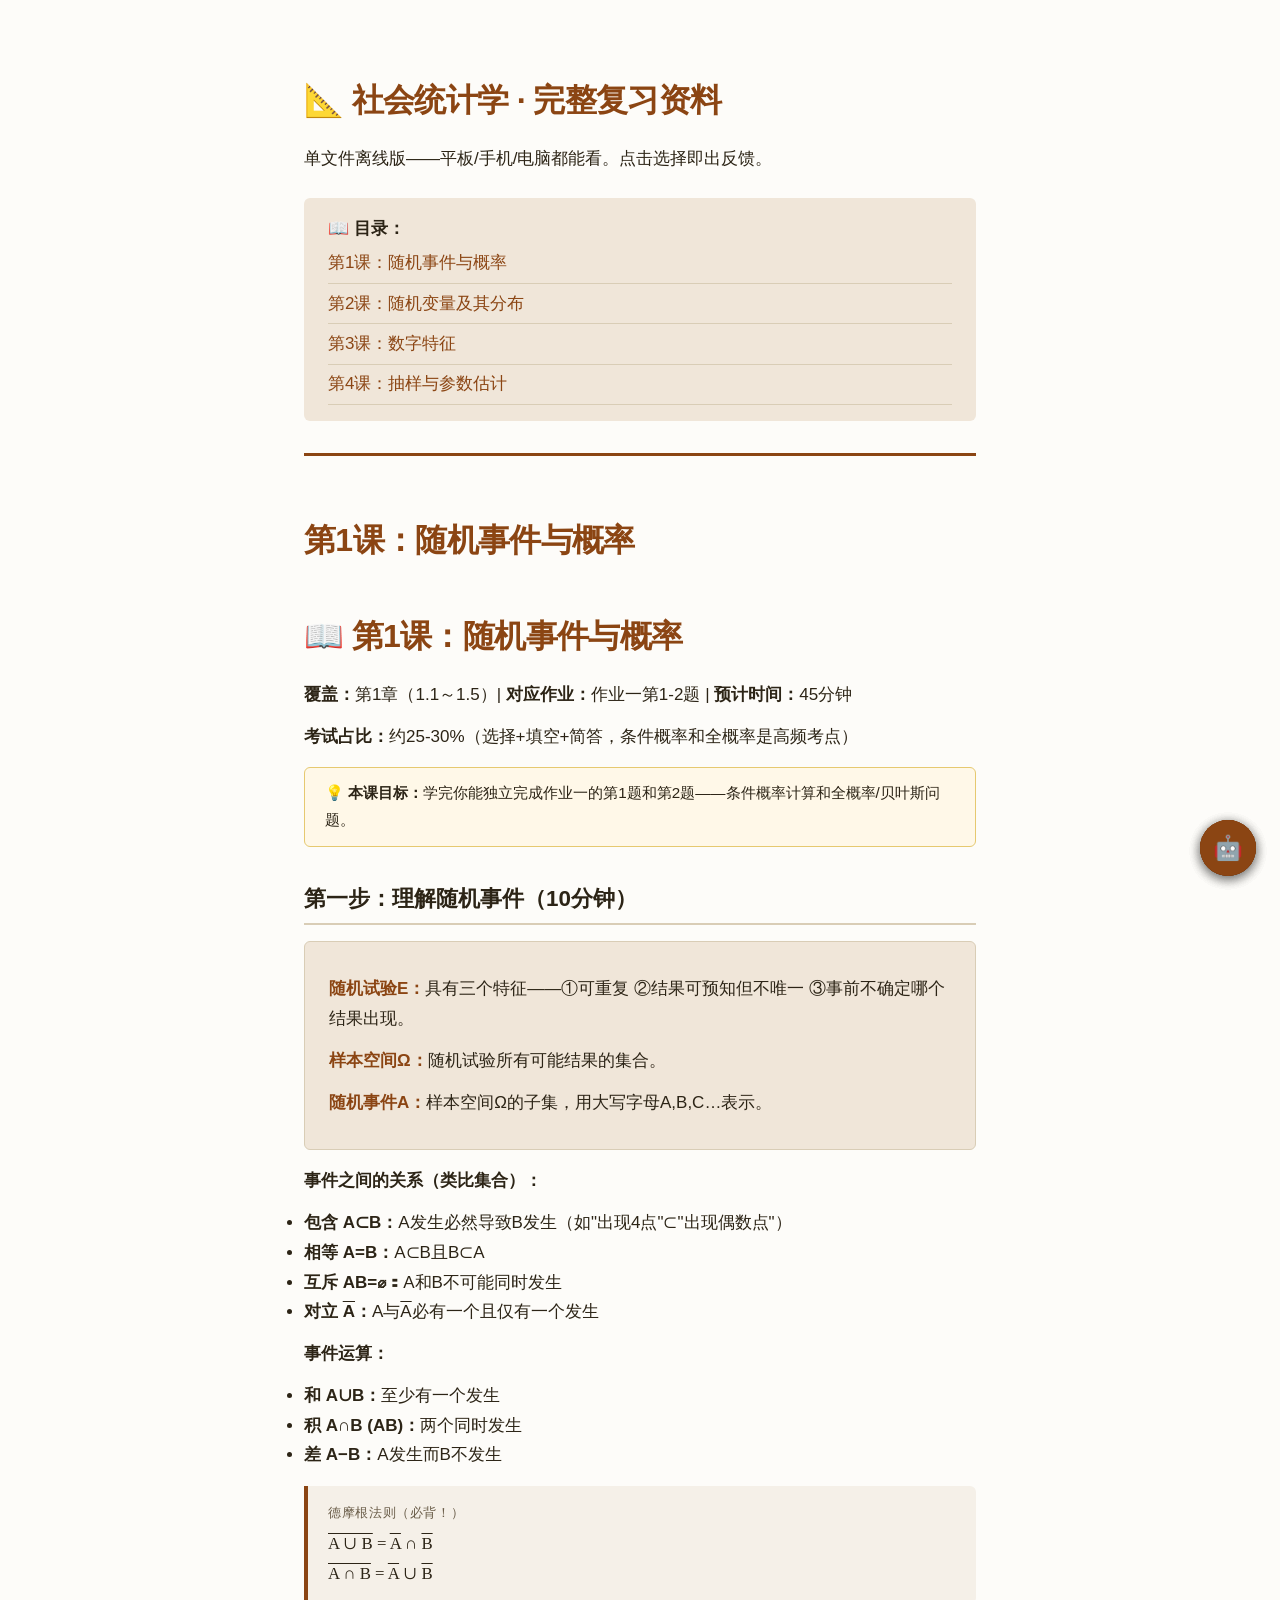
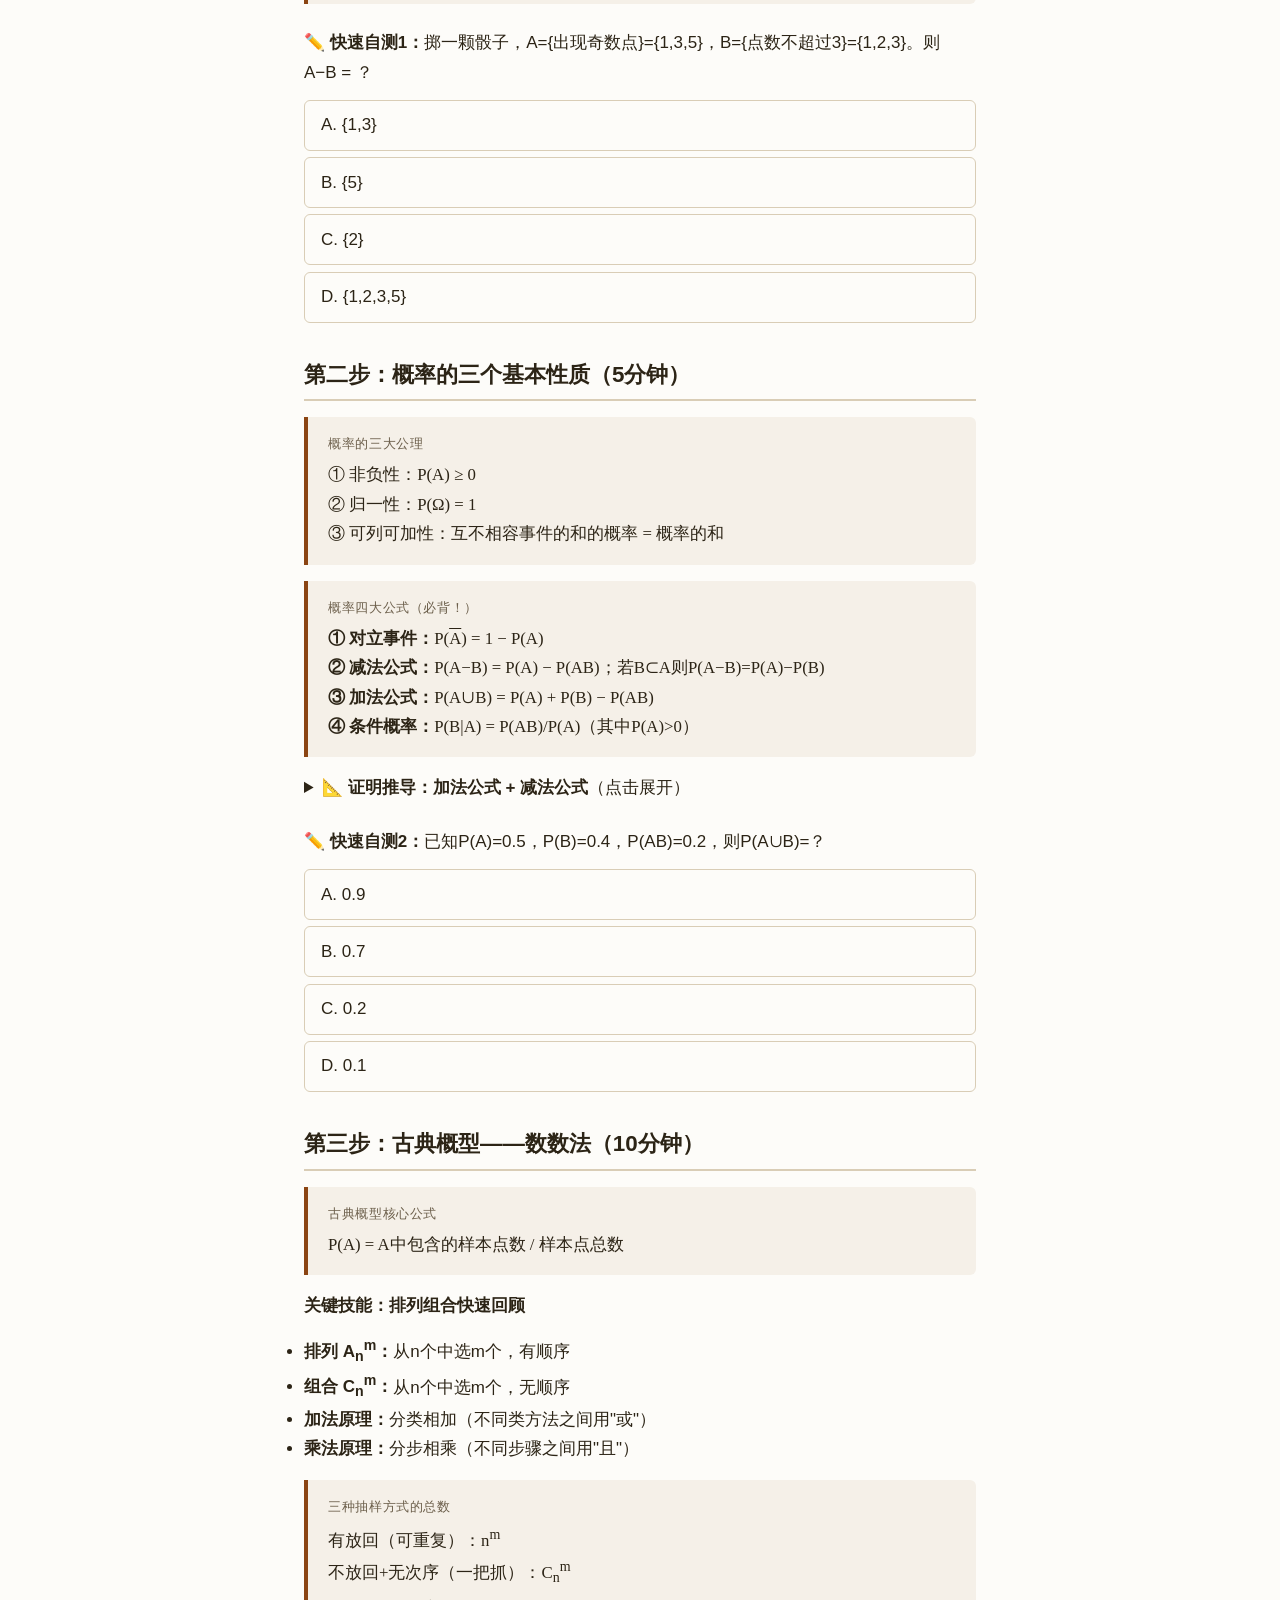
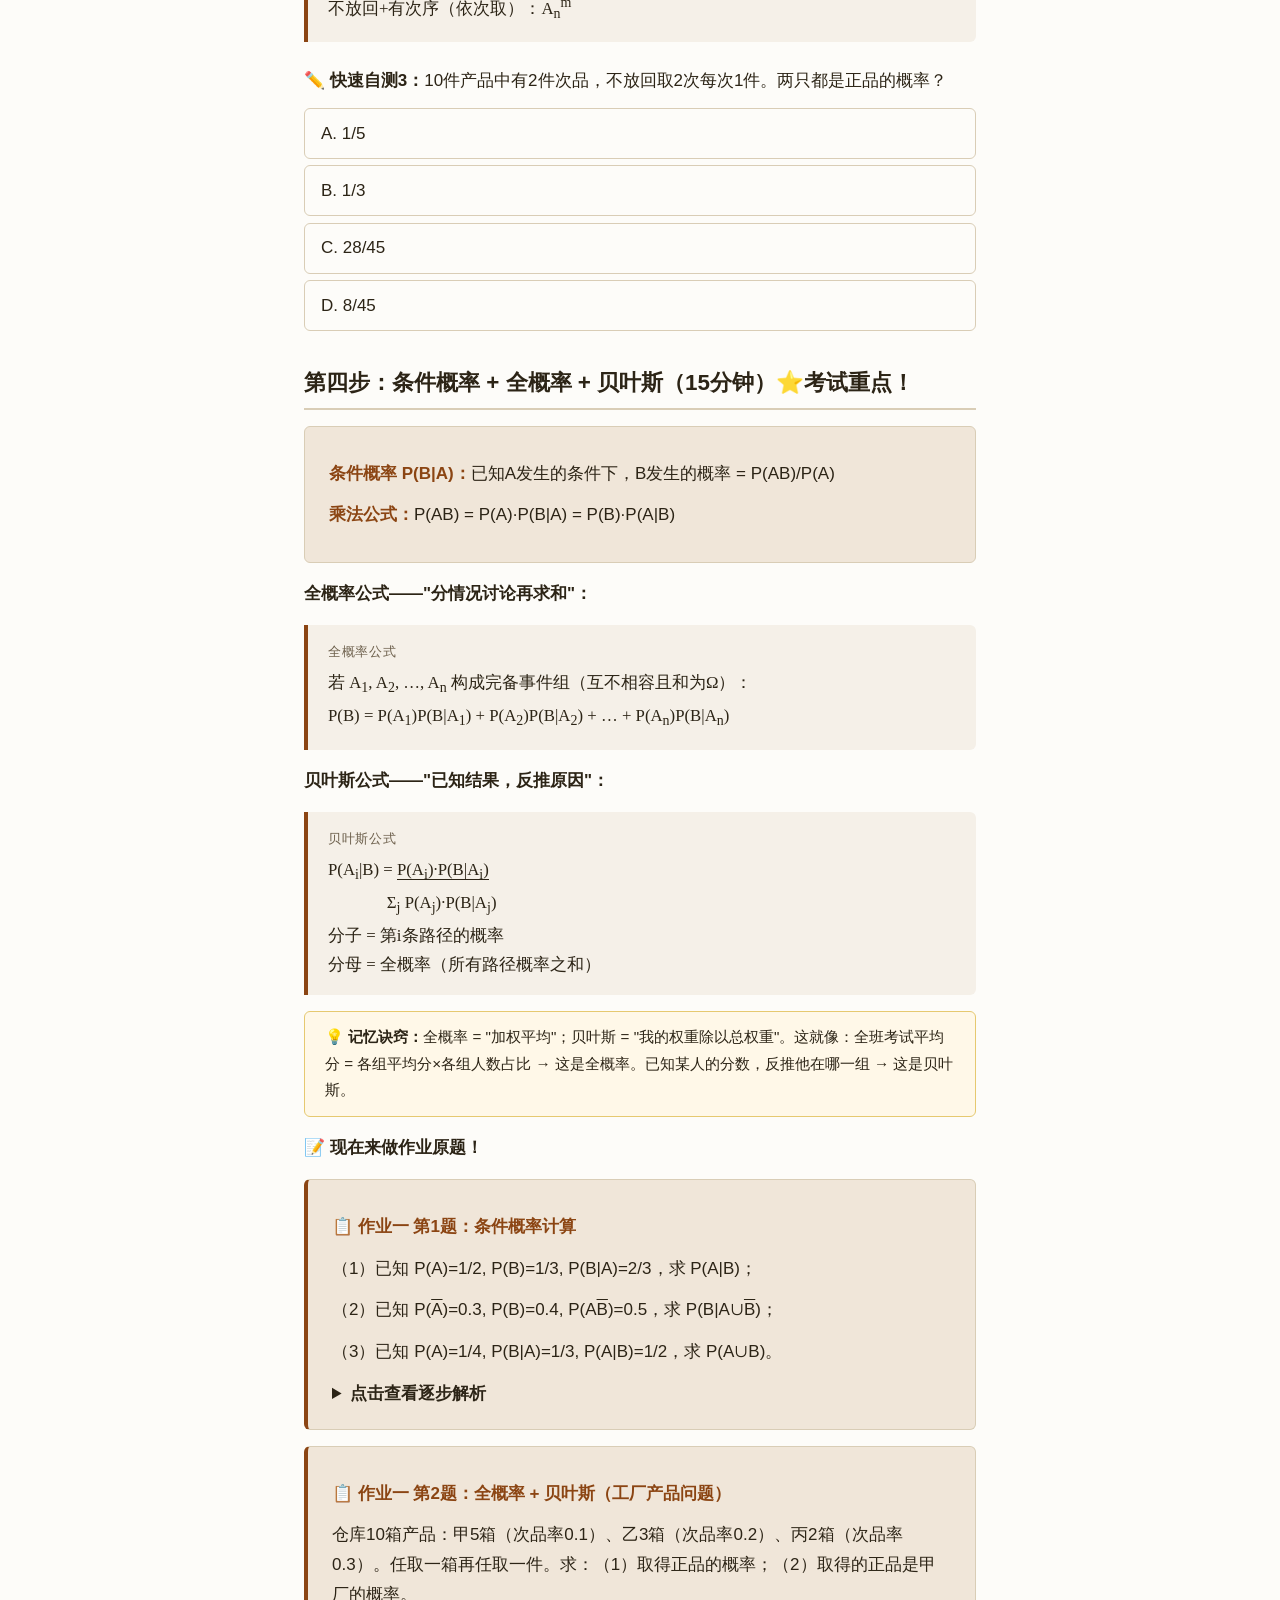
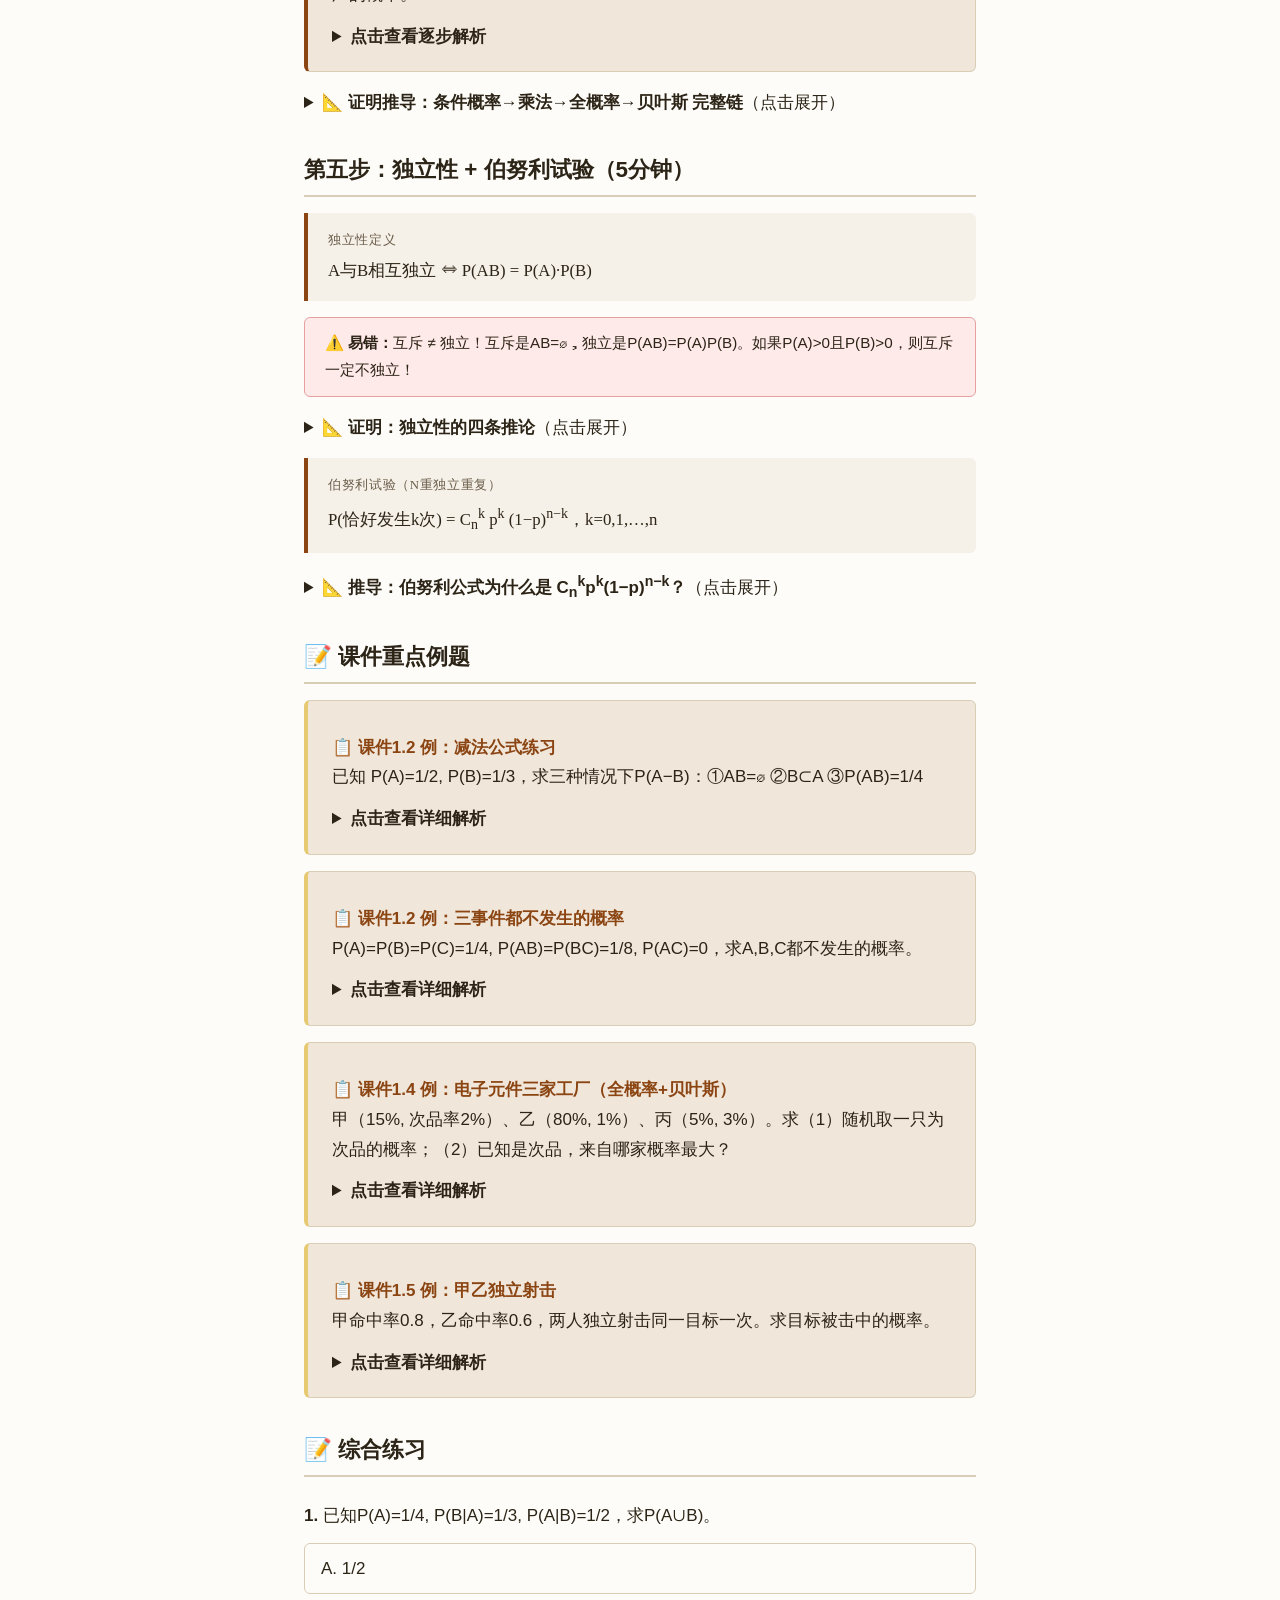
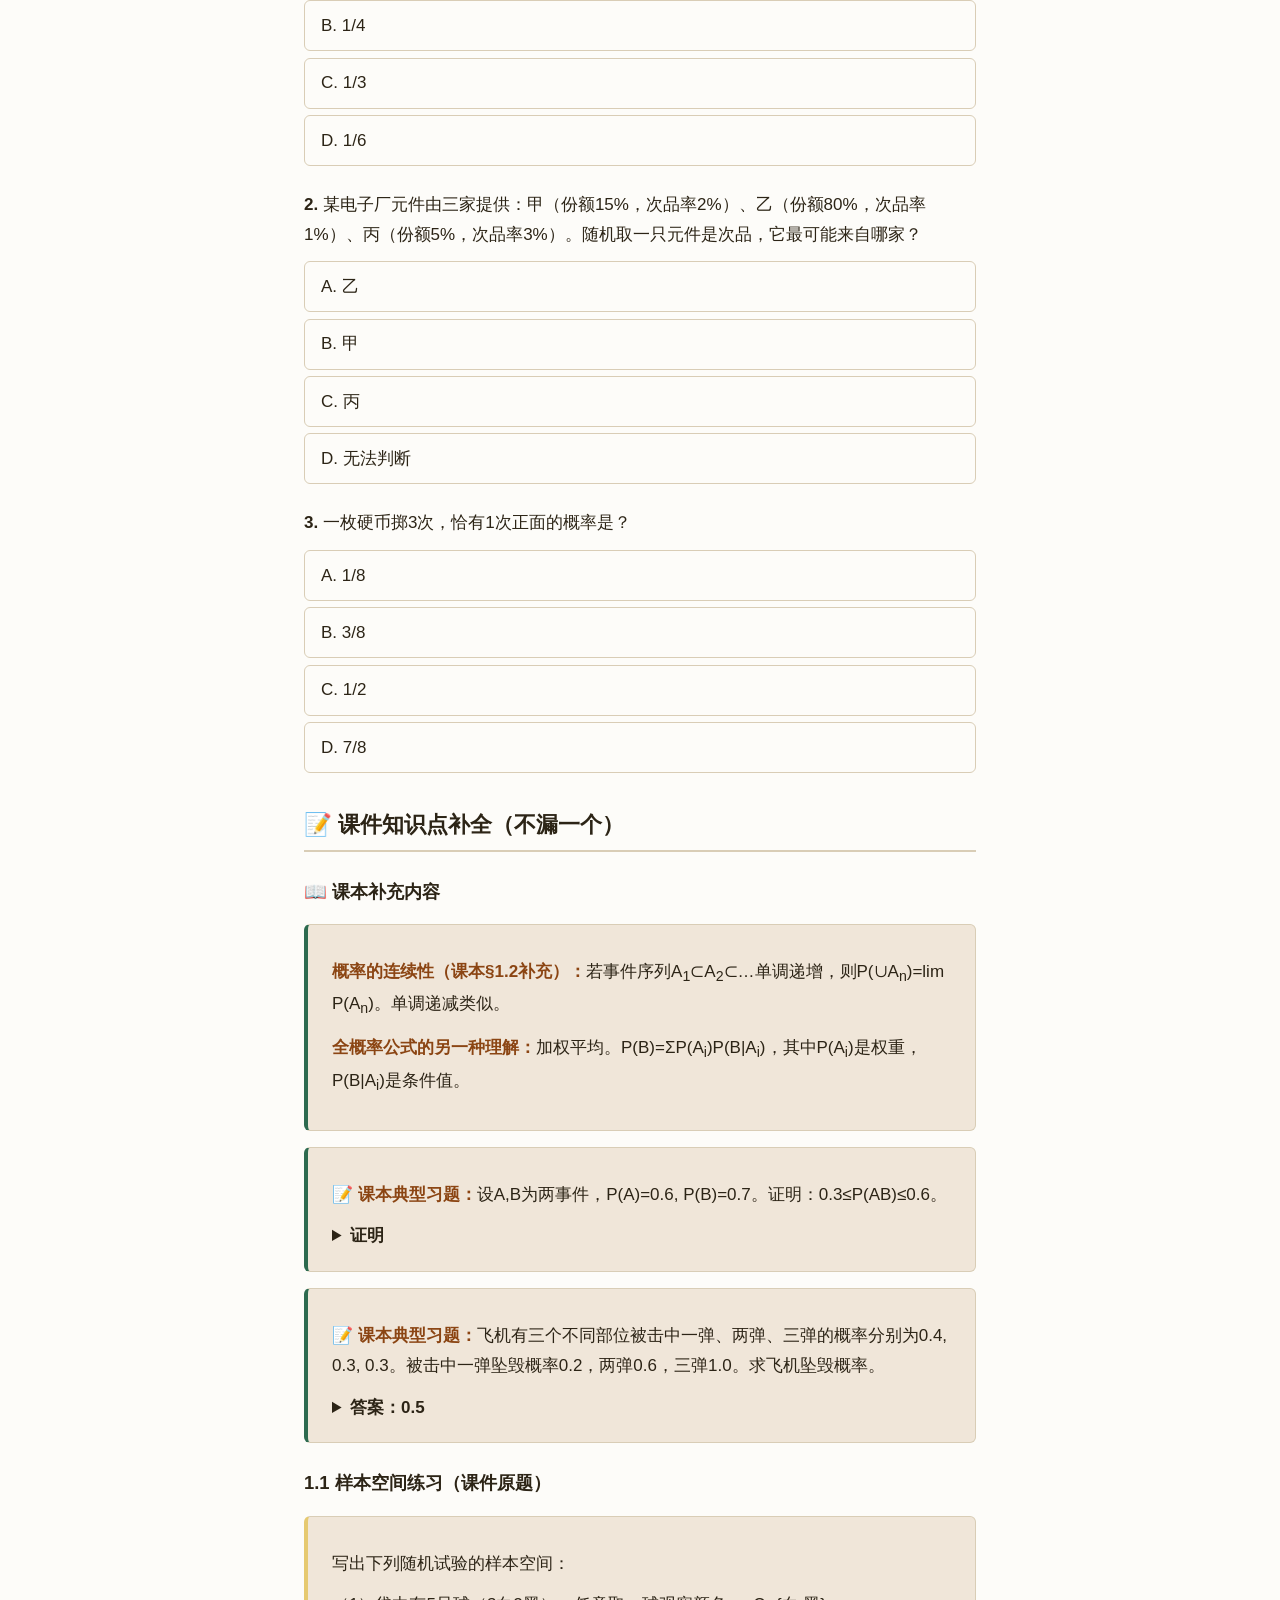
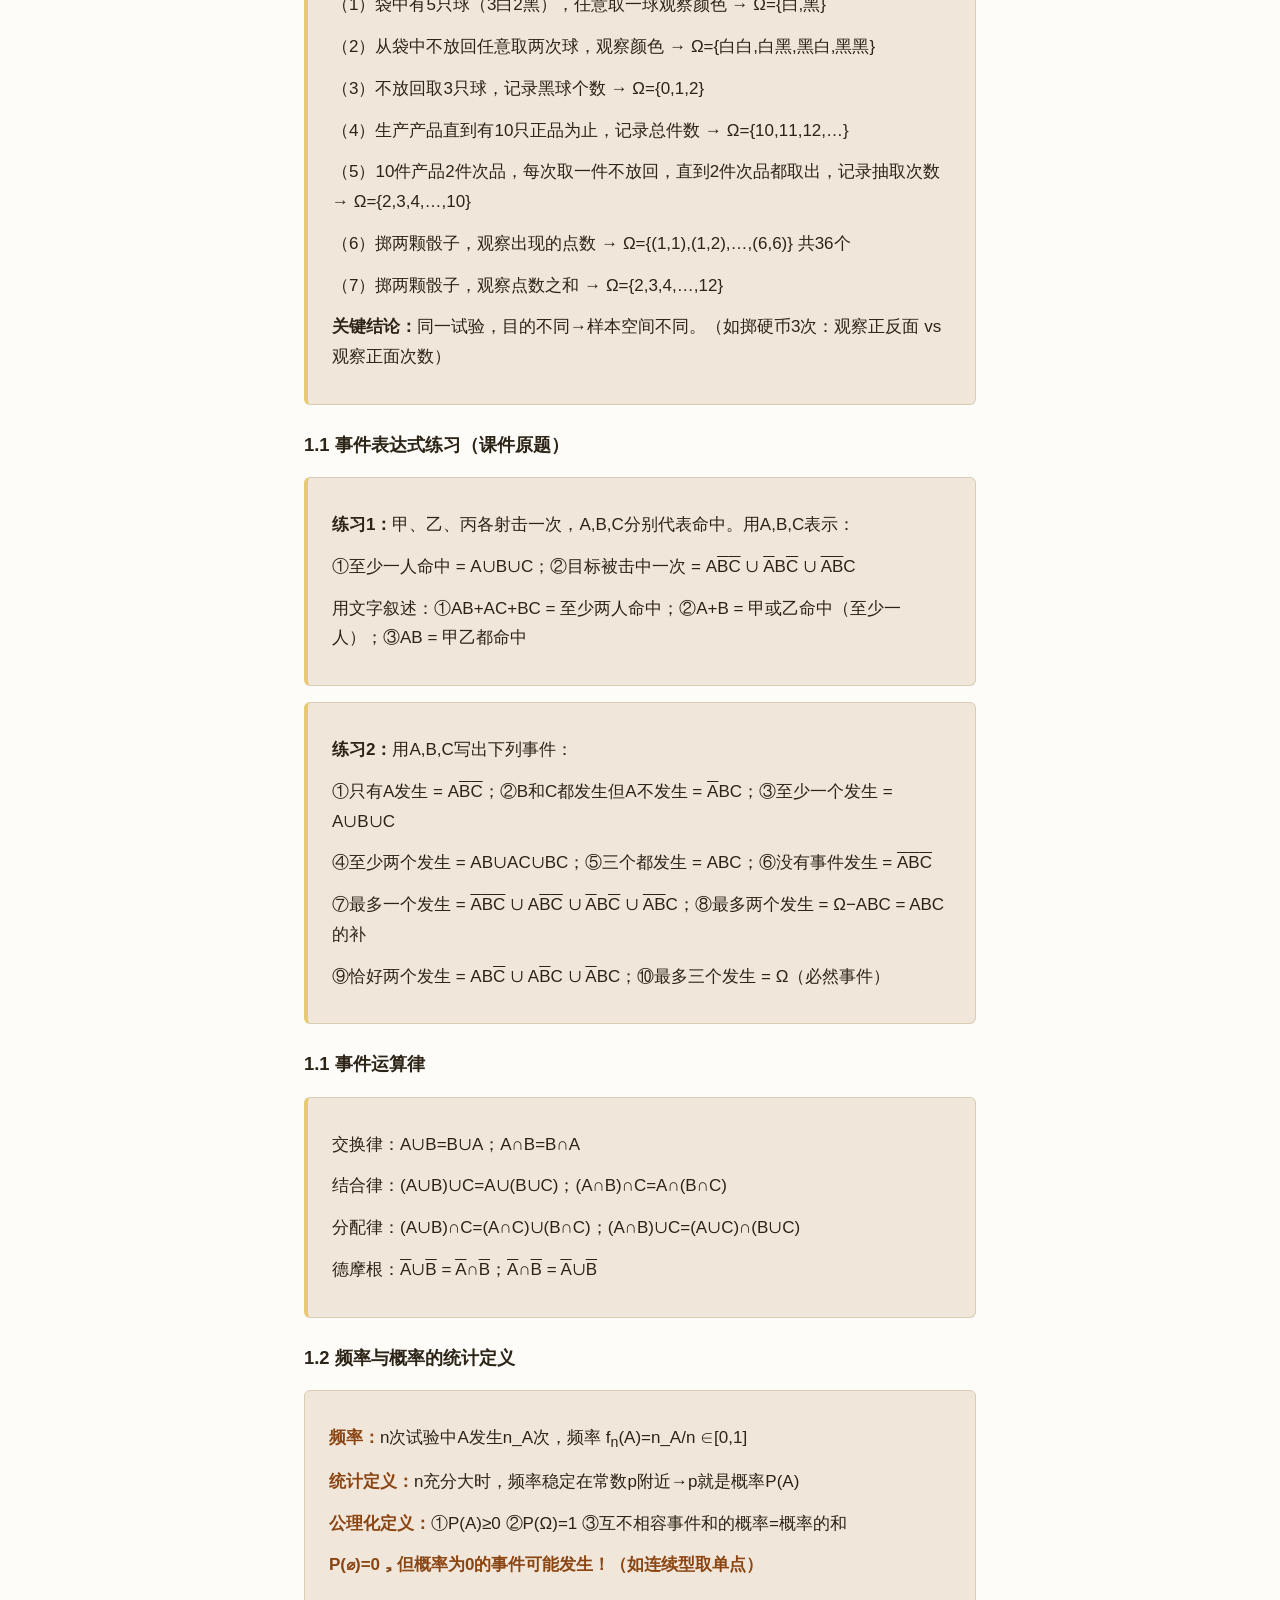
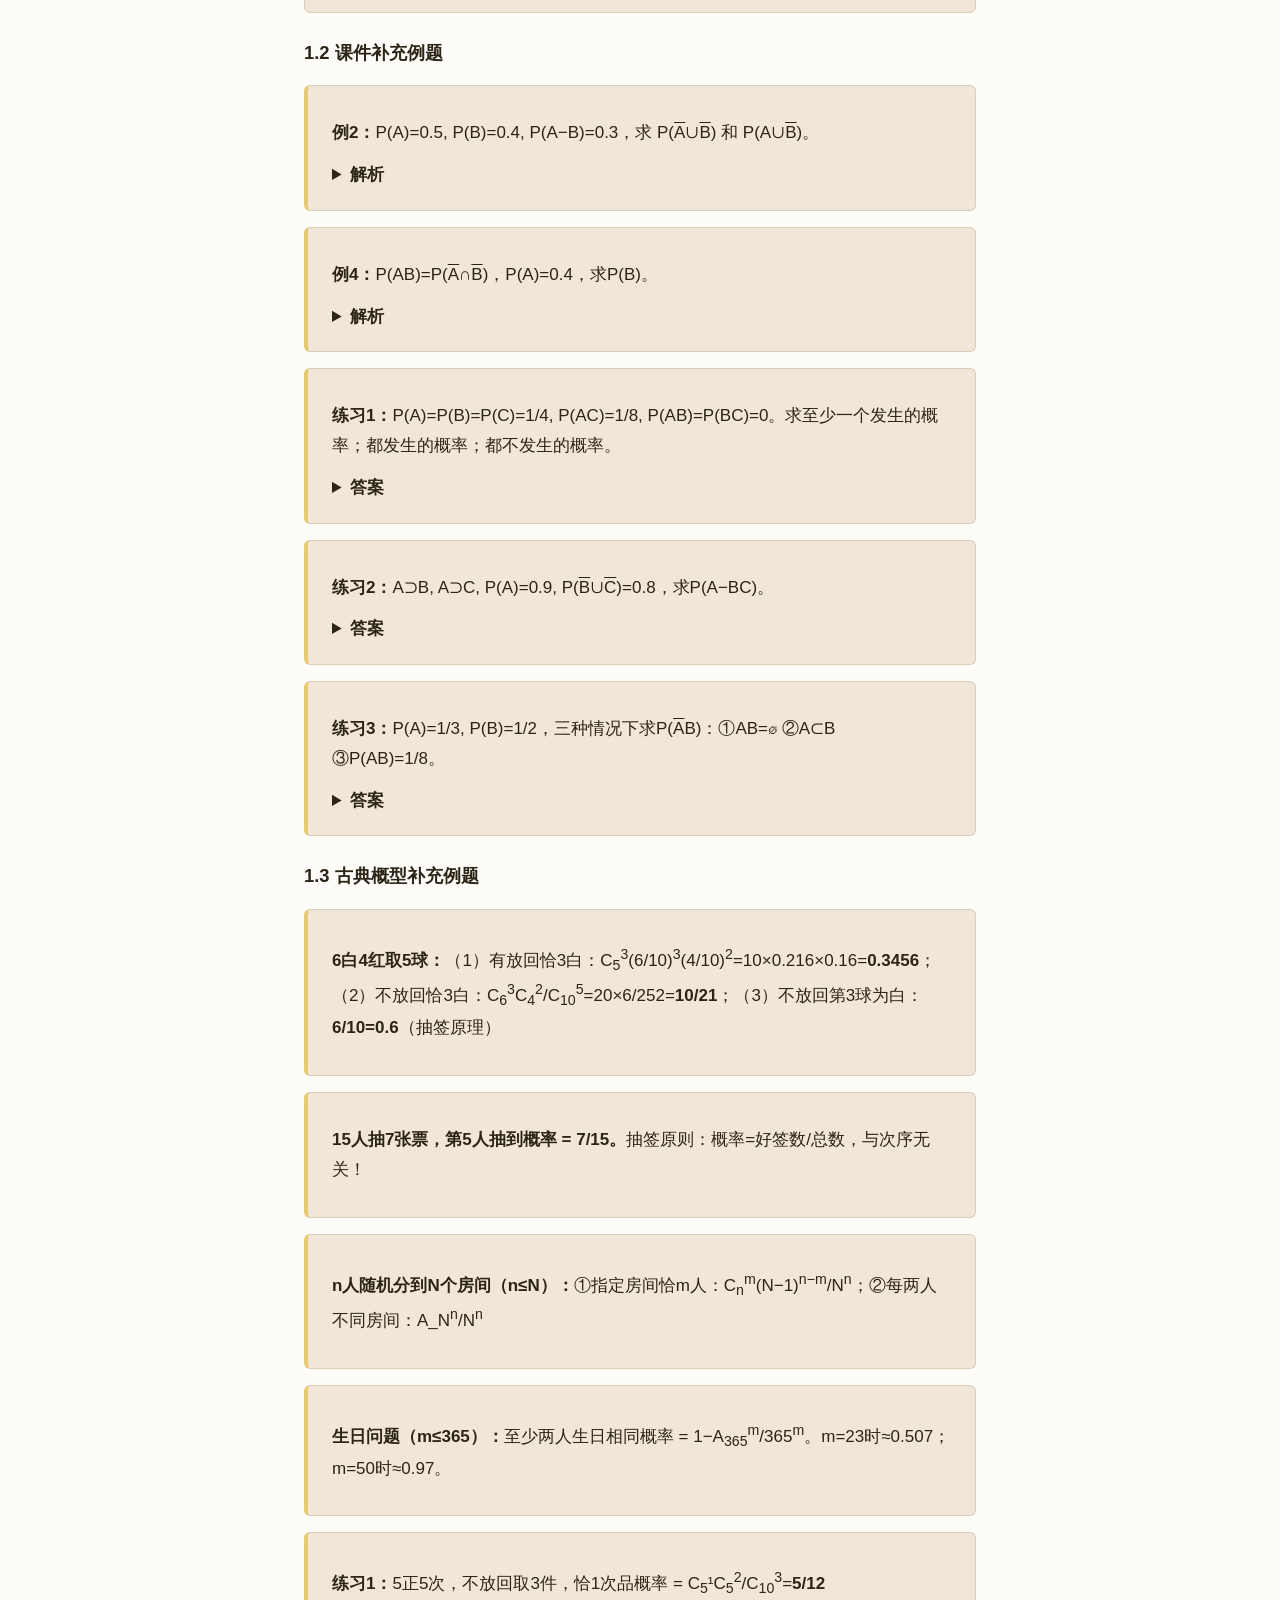
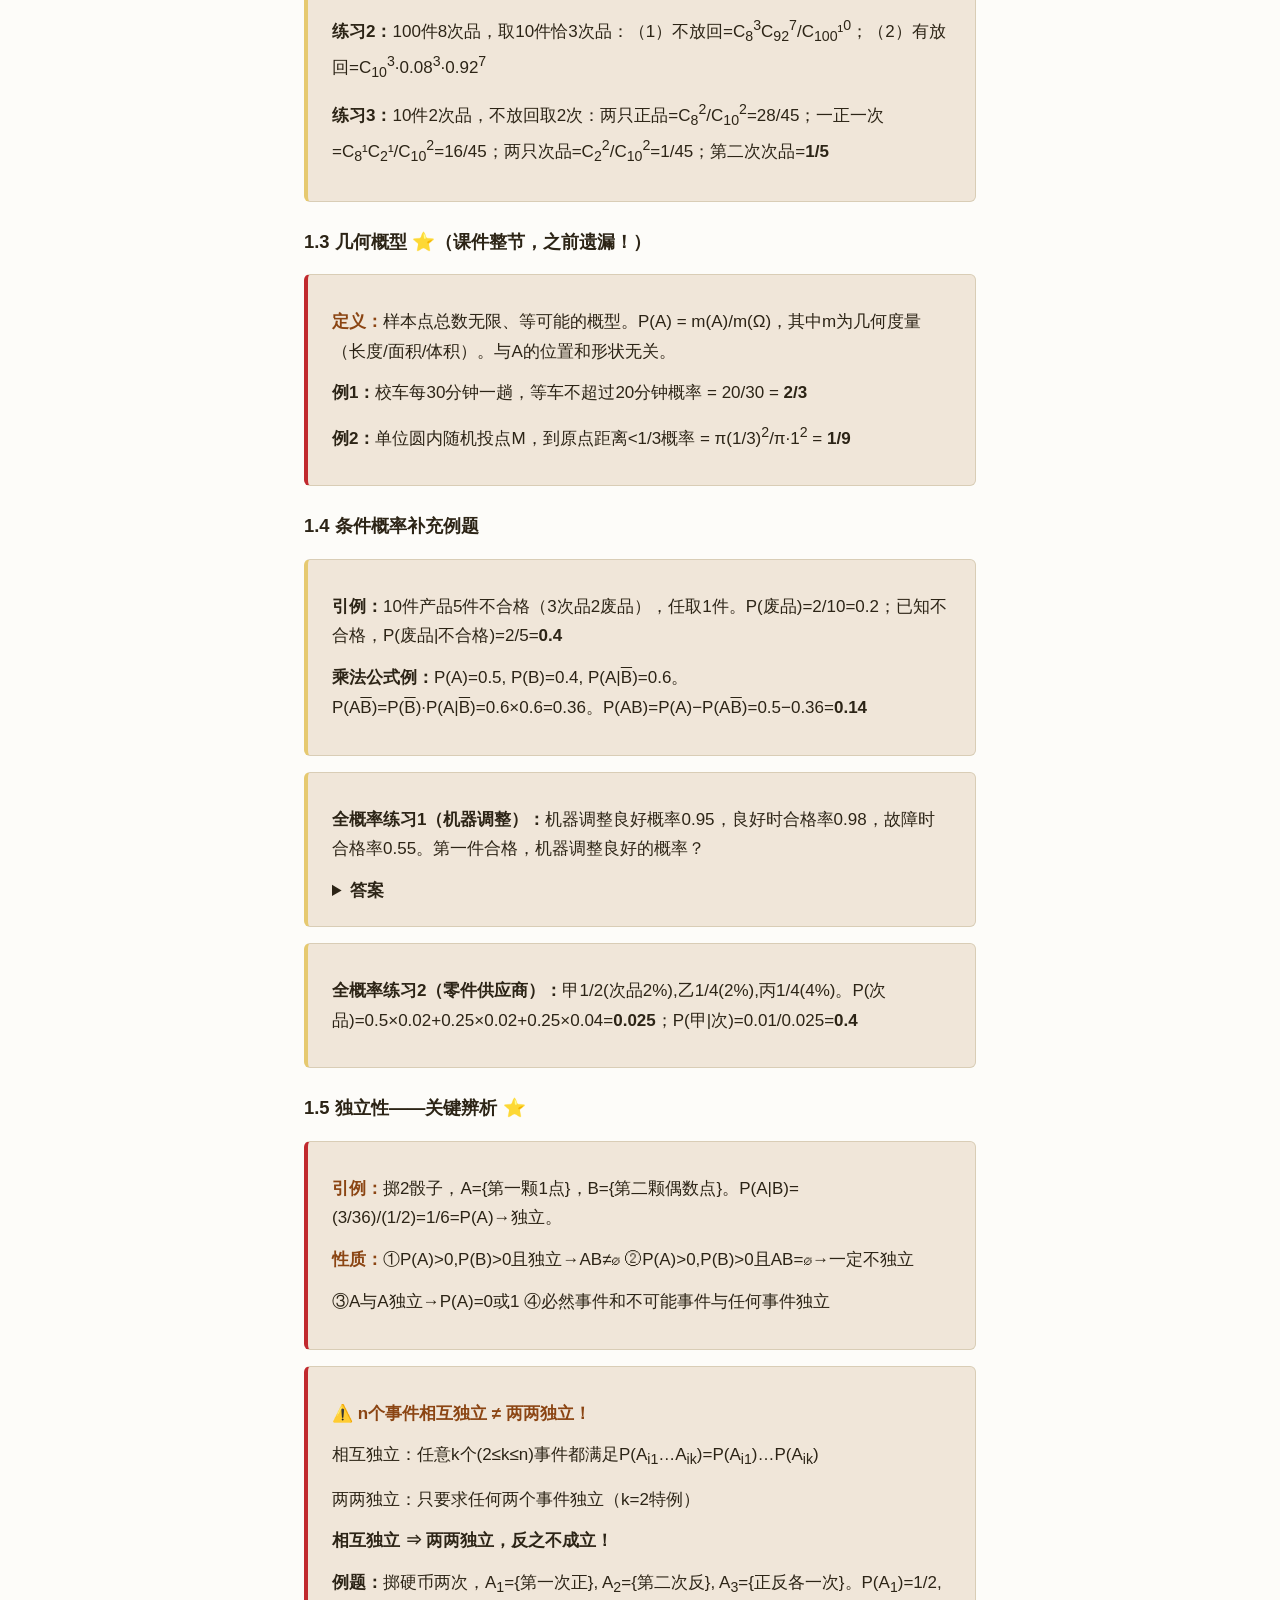
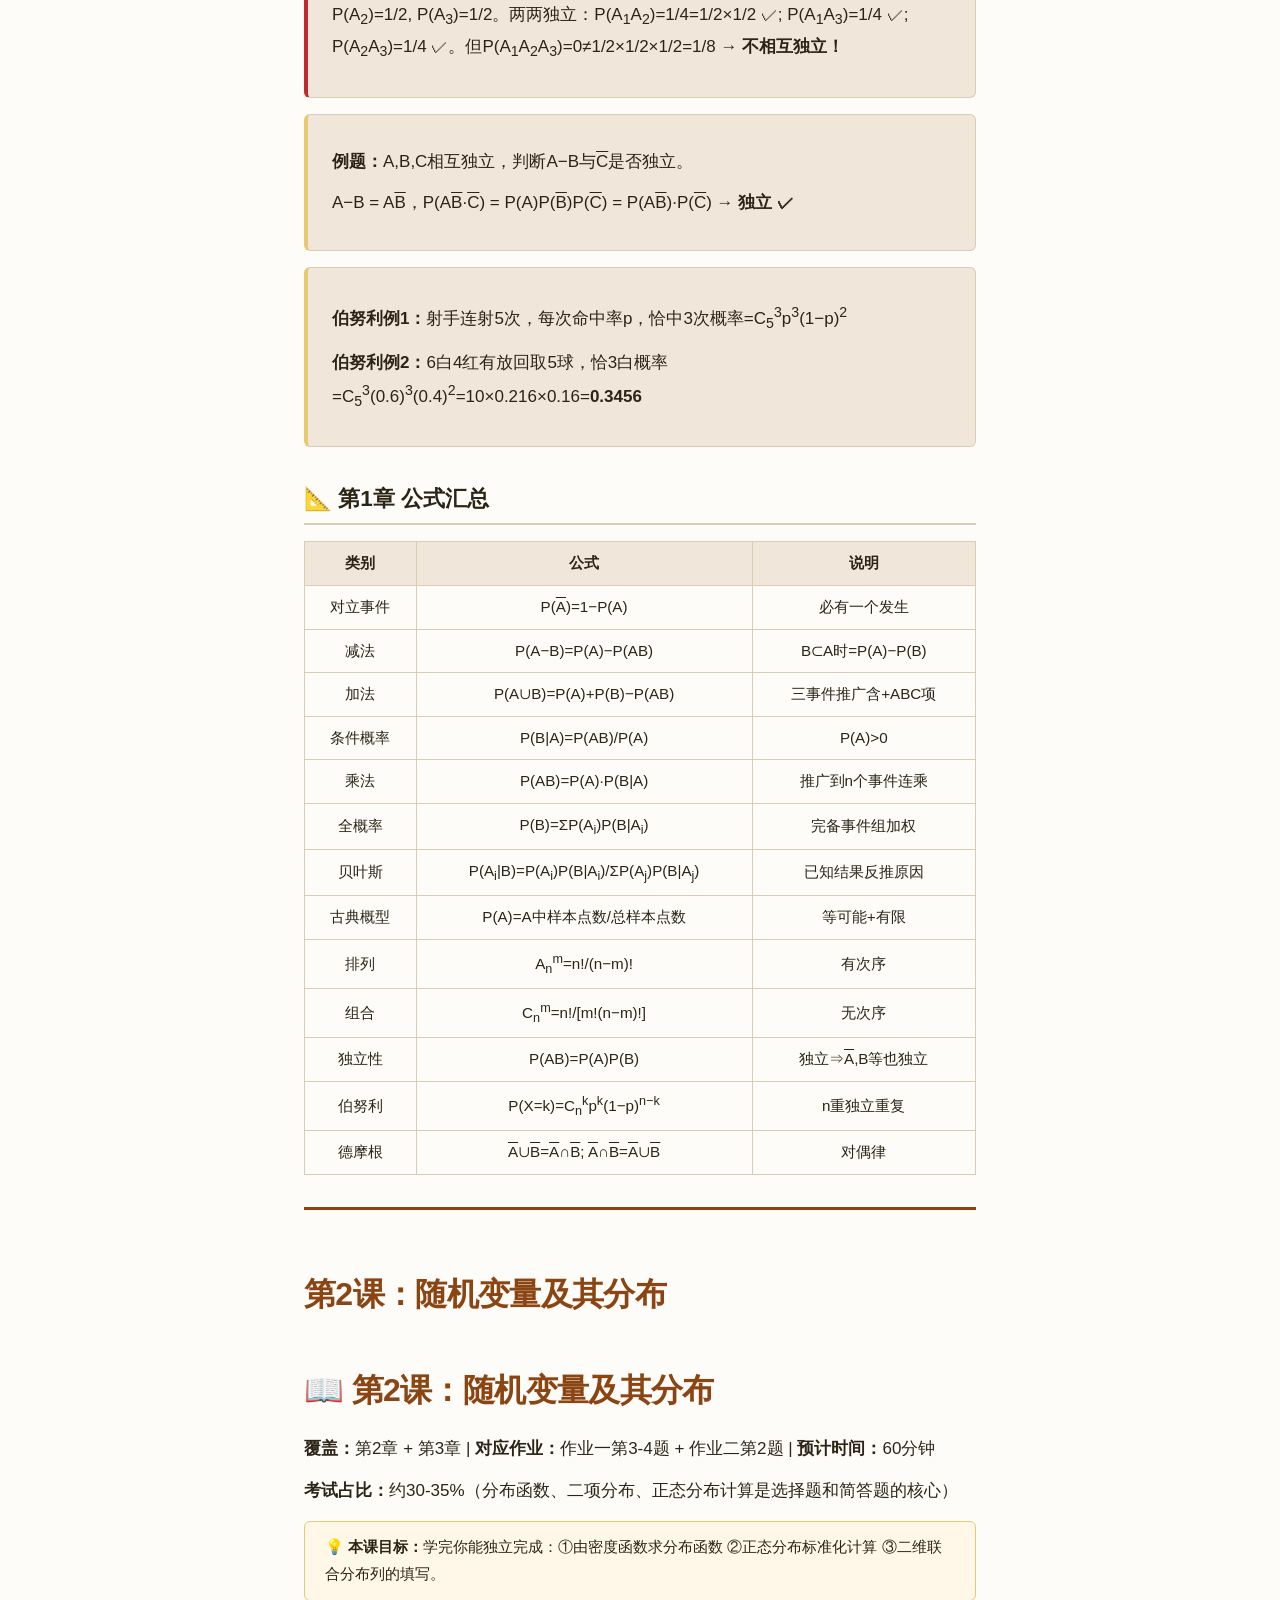
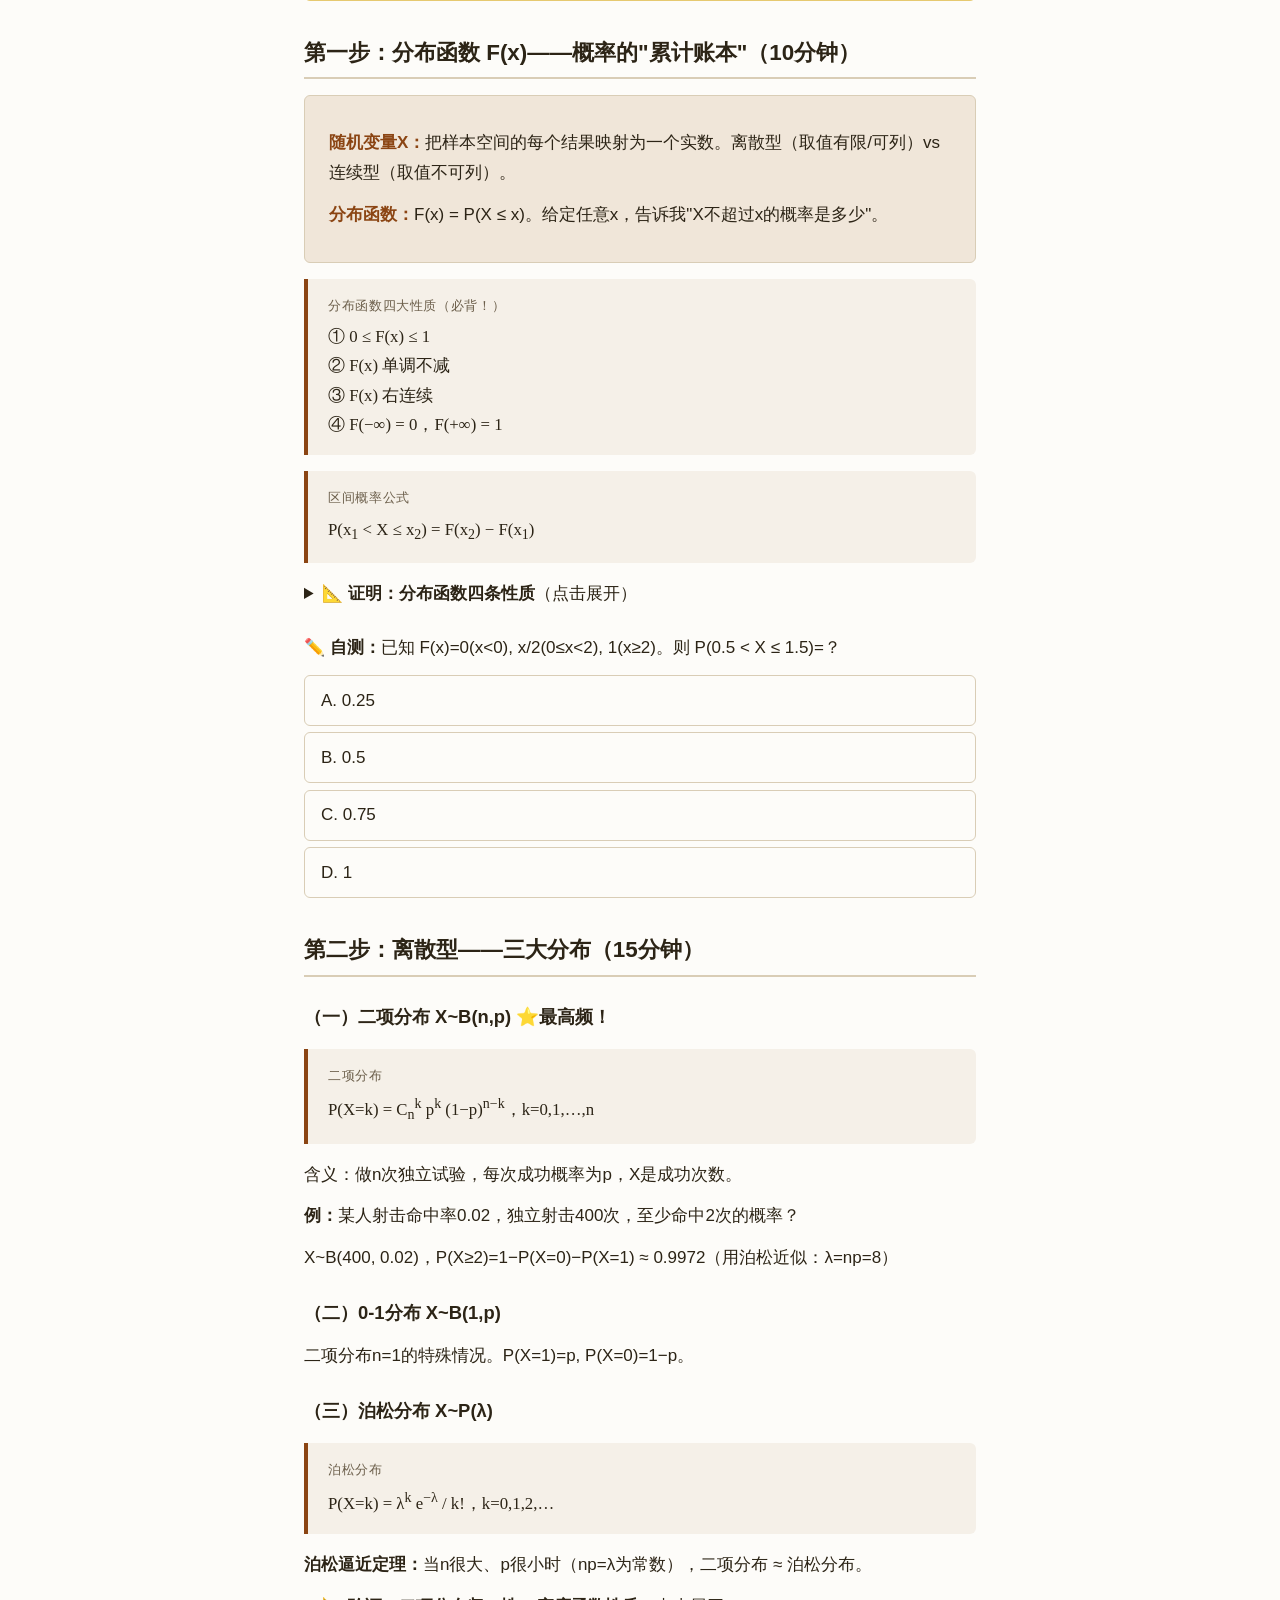
==== commit d0273ba5: "新增AI助手页面+浮动🤖按钮(需自行配置DeepSeek API Key)" ====
--- a/社会统计学_完整复习.html
+++ b/社会统计学_完整复习.html
@@ -171,6 +171,30 @@
 }
 
 /* Print styles */
+/* Floating AI assistant button */
+.ai-float {
+  position: fixed;
+  bottom: 1.5rem;
+  right: 1.5rem;
+  width: 56px;
+  height: 56px;
+  border-radius: 50%;
+  background: var(--accent);
+  color: white;
+  border: none;
+  font-size: 1.5rem;
+  cursor: pointer;
+  box-shadow: 0 3px 12px rgba(0,0,0,0.2);
+  z-index: 999;
+  display: flex;
+  align-items: center;
+  justify-content: center;
+  text-decoration: none;
+  transition: transform 0.15s;
+}
+.ai-float:hover { transform: scale(1.1); }
+@media print { .ai-float { display: none; } }
+
 @media print {
   body { font-size: 12pt; max-width: 100%; padding: 0; }
   .quiz, .tip, .warning { break-inside: avoid; }
@@ -812,6 +836,7 @@
 
 
 
+<a class="ai-float" href="../reference/ai-assistant.html" title="点我问问题" target="_blank">🤖</a>
 </section><section id="sec2"><h1>第2课：随机变量及其分布</h1>
 
 
@@ -1352,6 +1377,7 @@
 
 
 
+<a class="ai-float" href="../reference/ai-assistant.html" title="点我问问题" target="_blank">🤖</a>
 </section><section id="sec3"><h1>第3课：数字特征</h1>
 
 
@@ -1749,6 +1775,7 @@
 
 
 
+<a class="ai-float" href="../reference/ai-assistant.html" title="点我问问题" target="_blank">🤖</a>
 </section><section id="sec4"><h1>第4课：抽样与参数估计</h1>
 
 
@@ -2189,6 +2216,7 @@
 
 
 
+<a class="ai-float" href="../reference/ai-assistant.html" title="点我问问题" target="_blank">🤖</a>
 </section>
 
 <div class="lesson-footer">
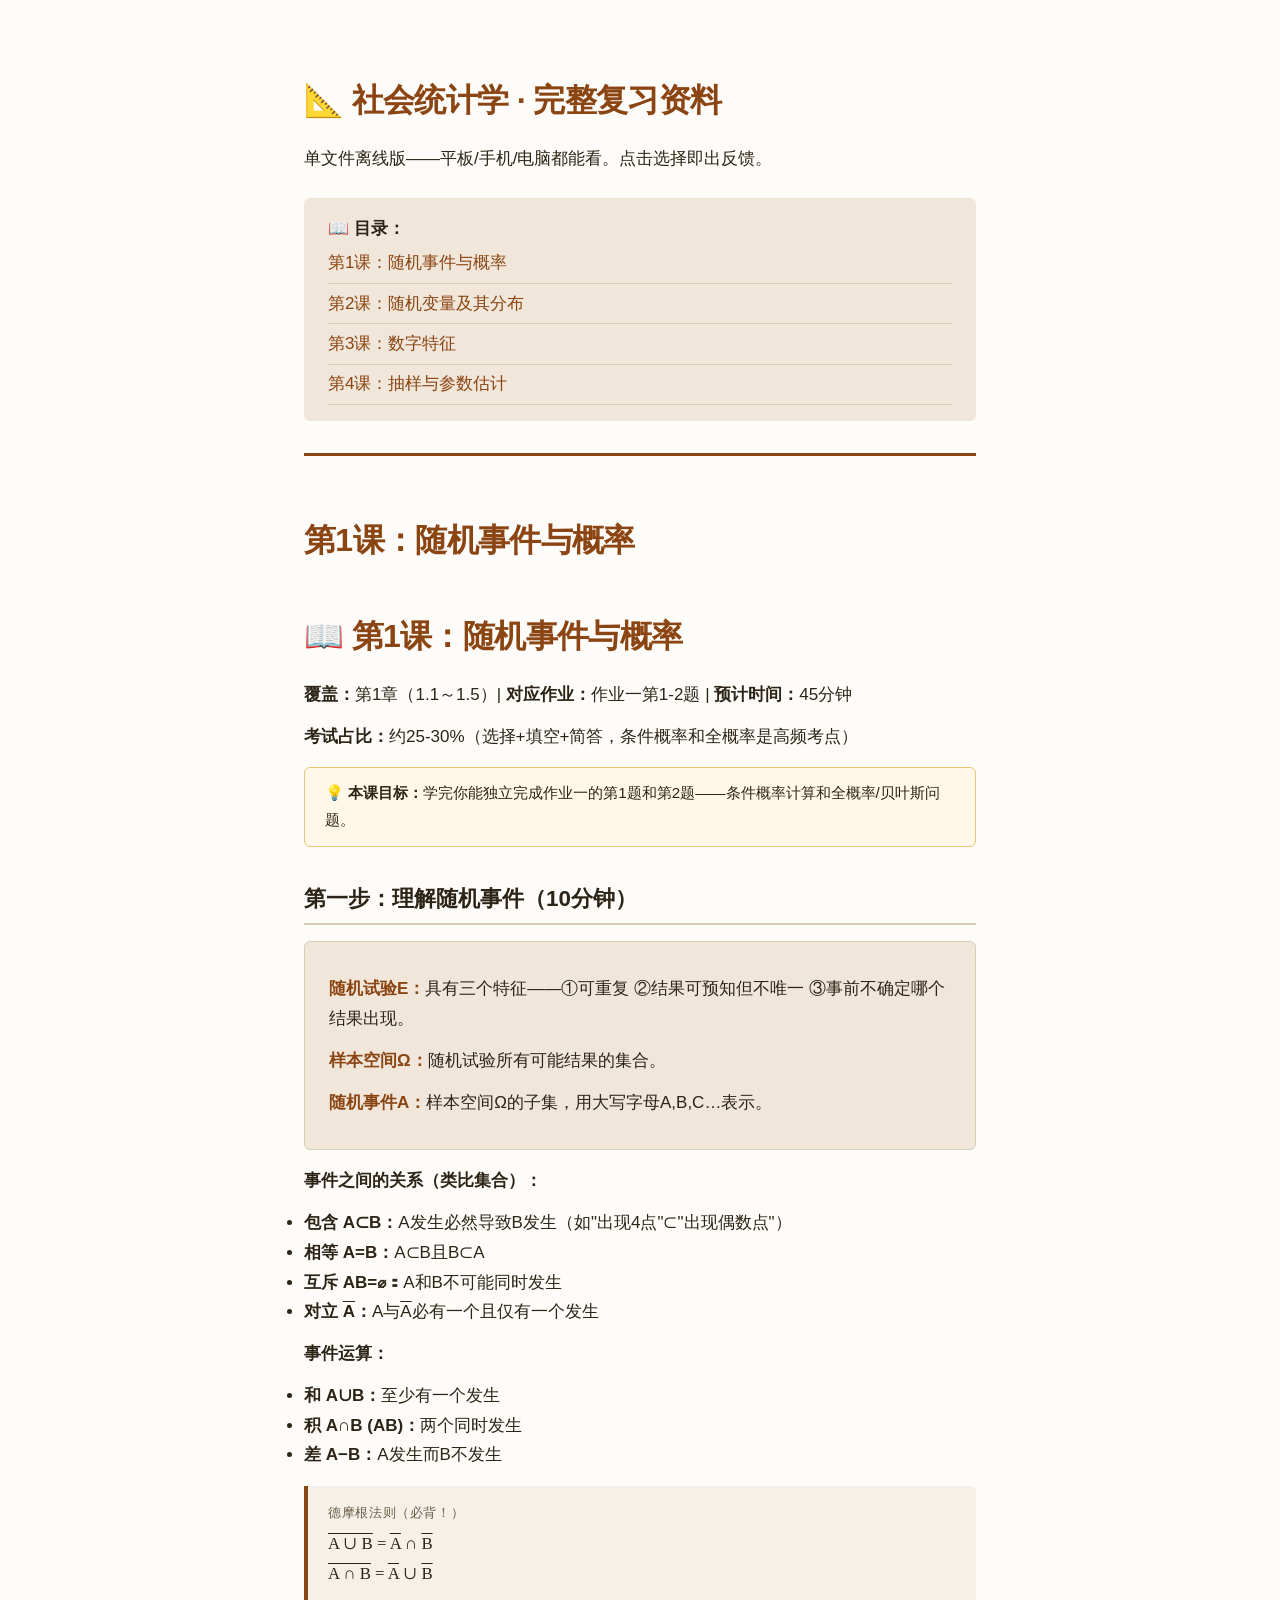
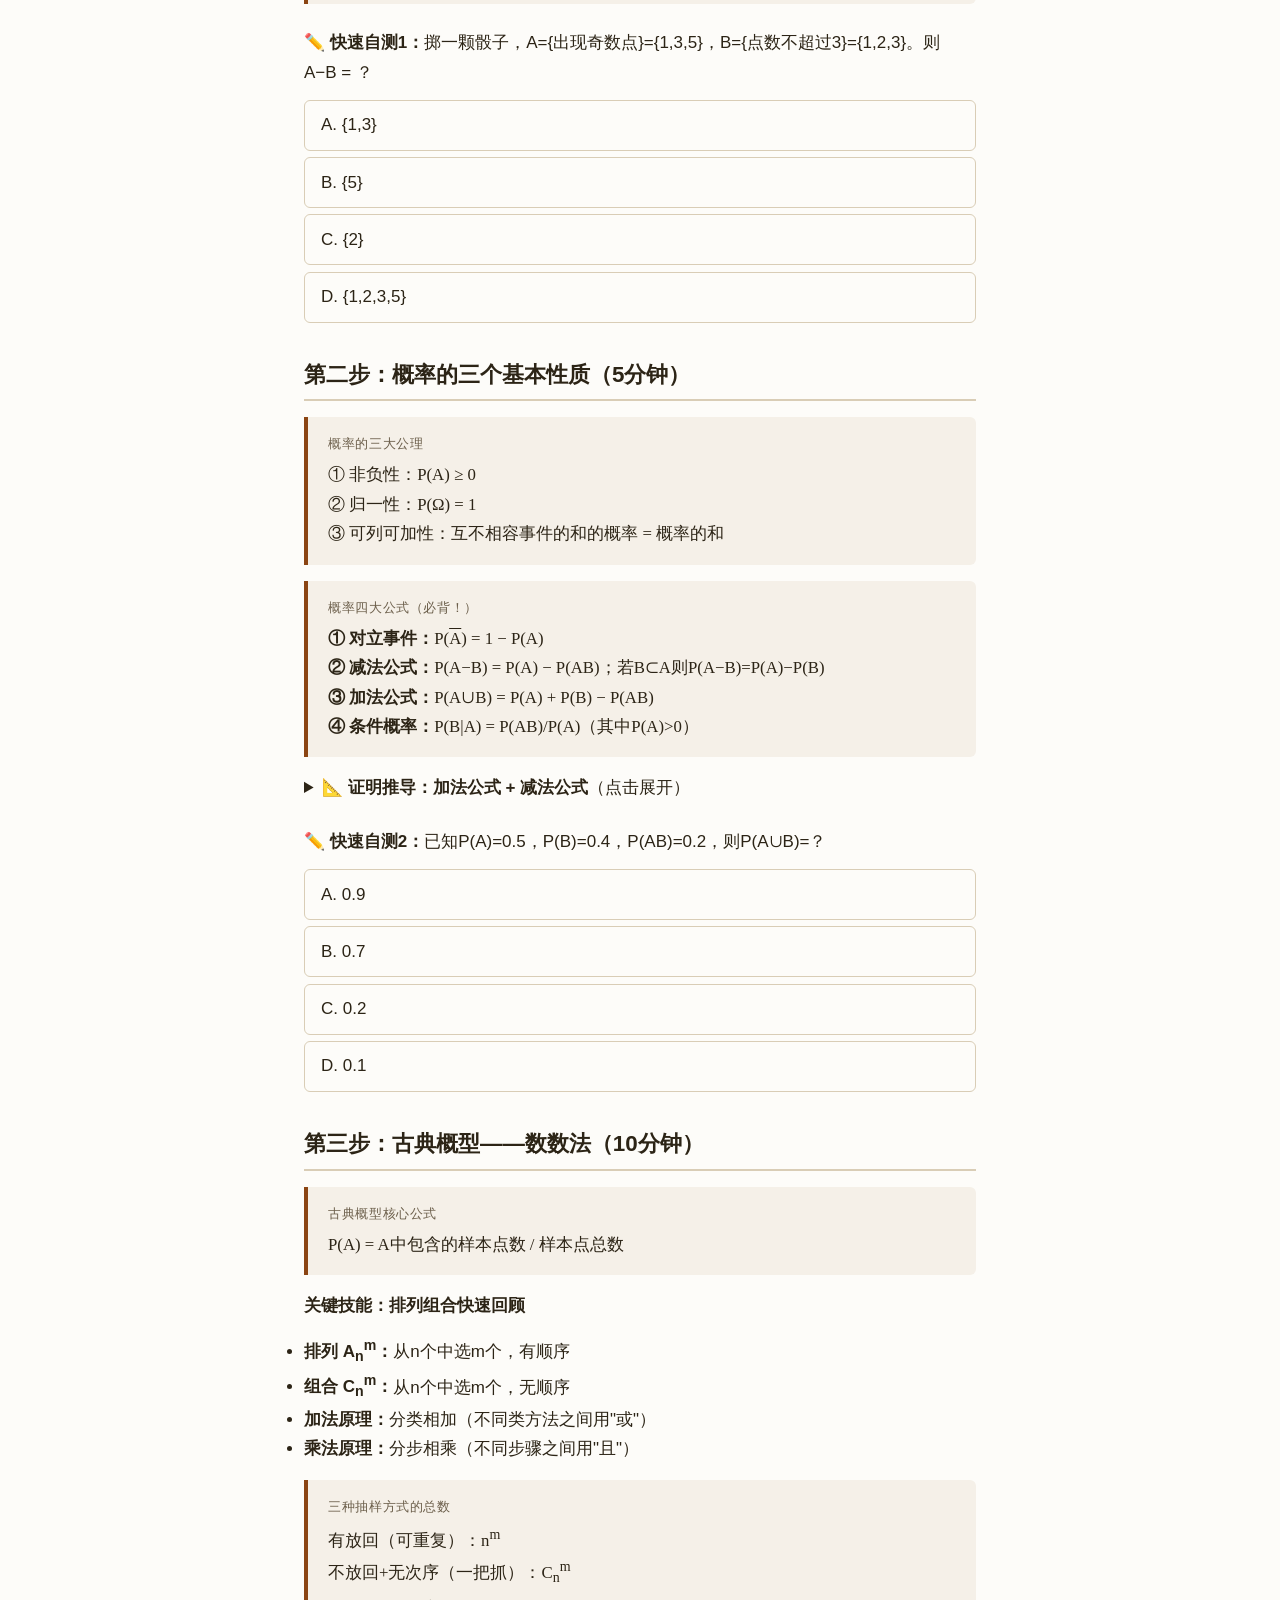
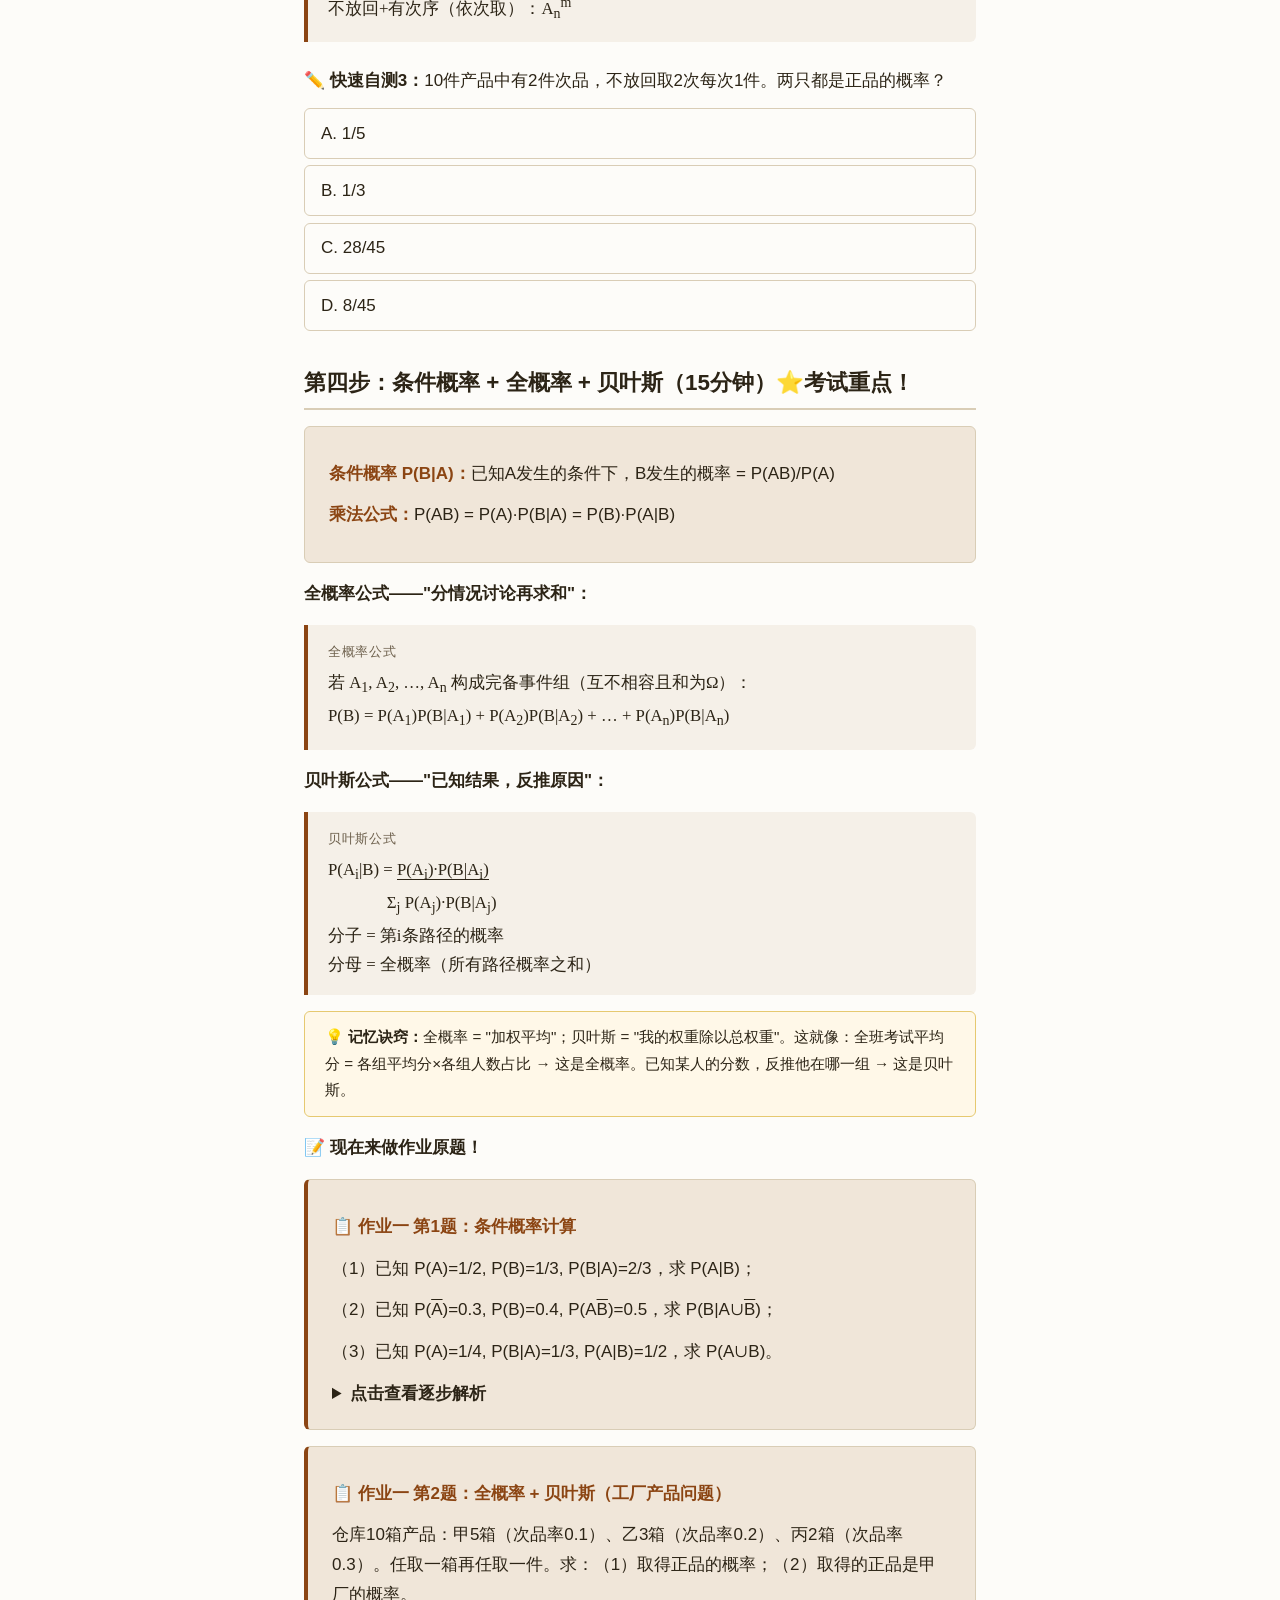
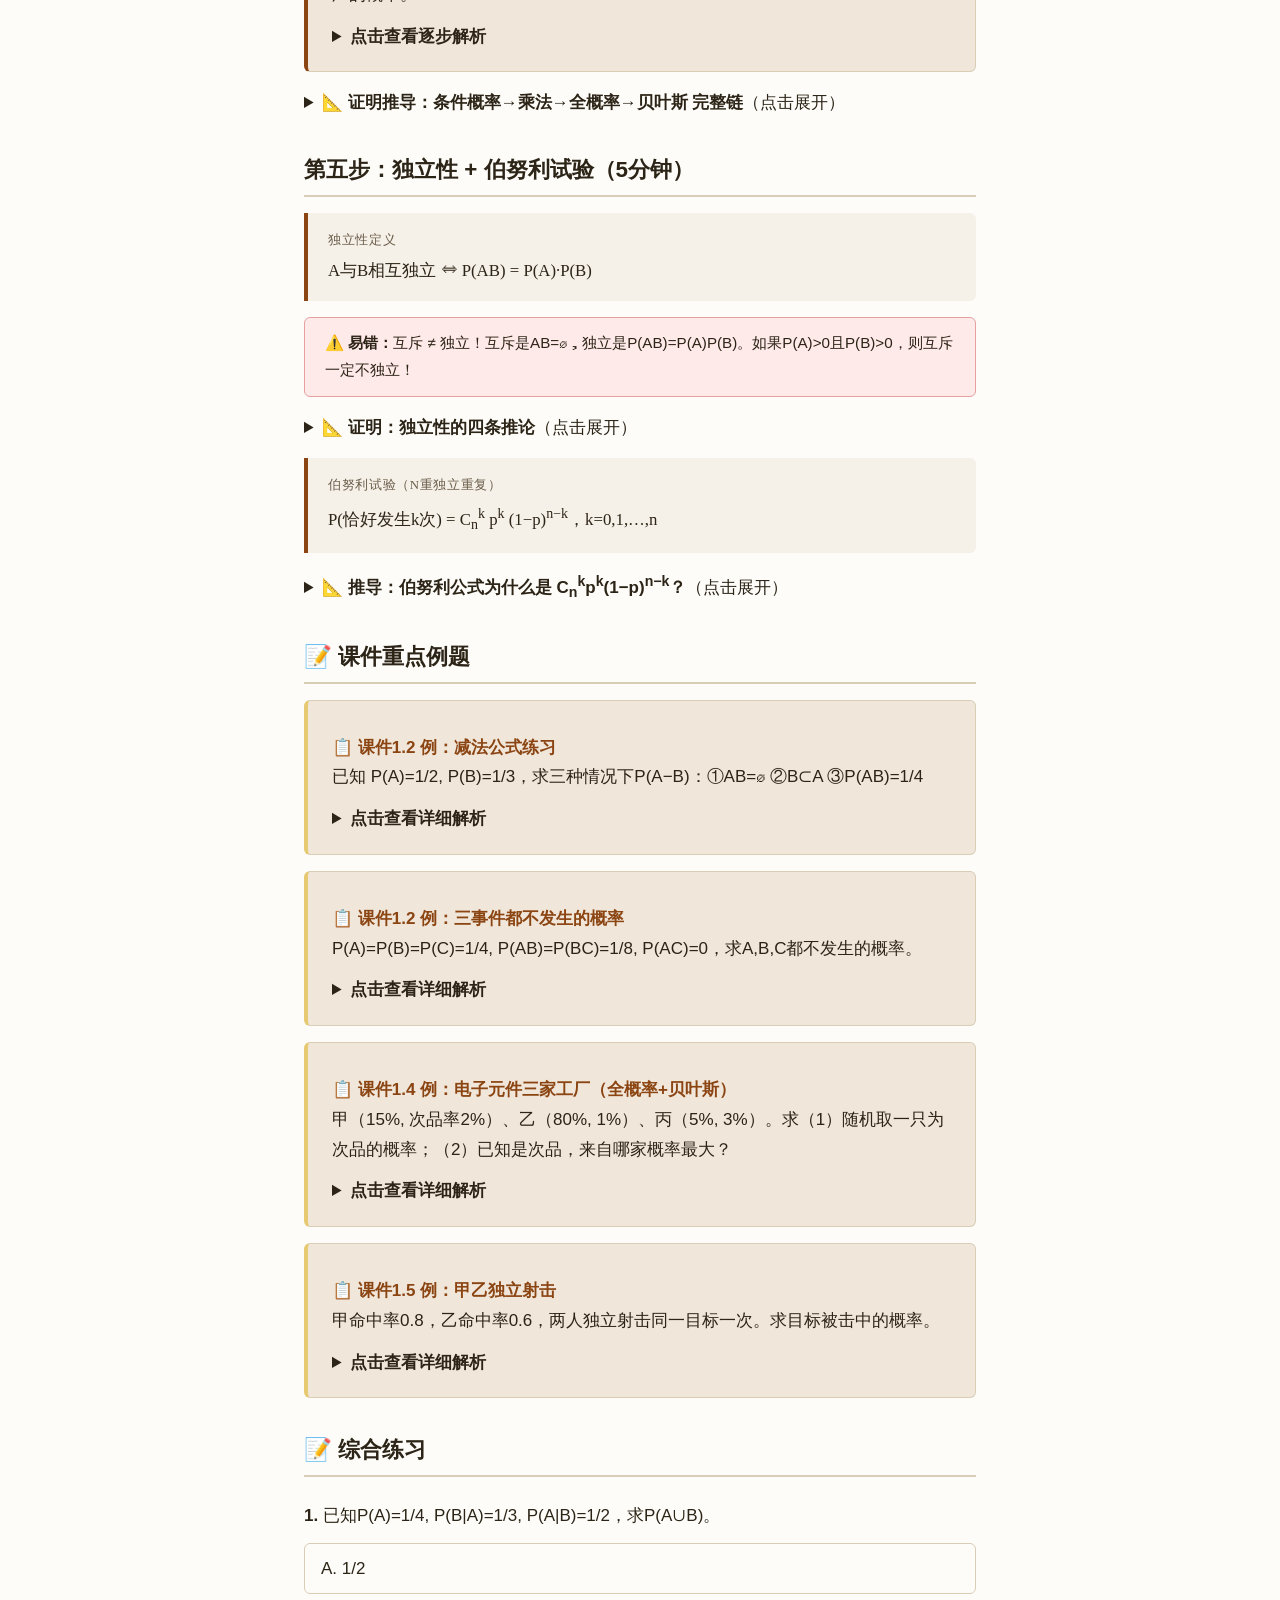
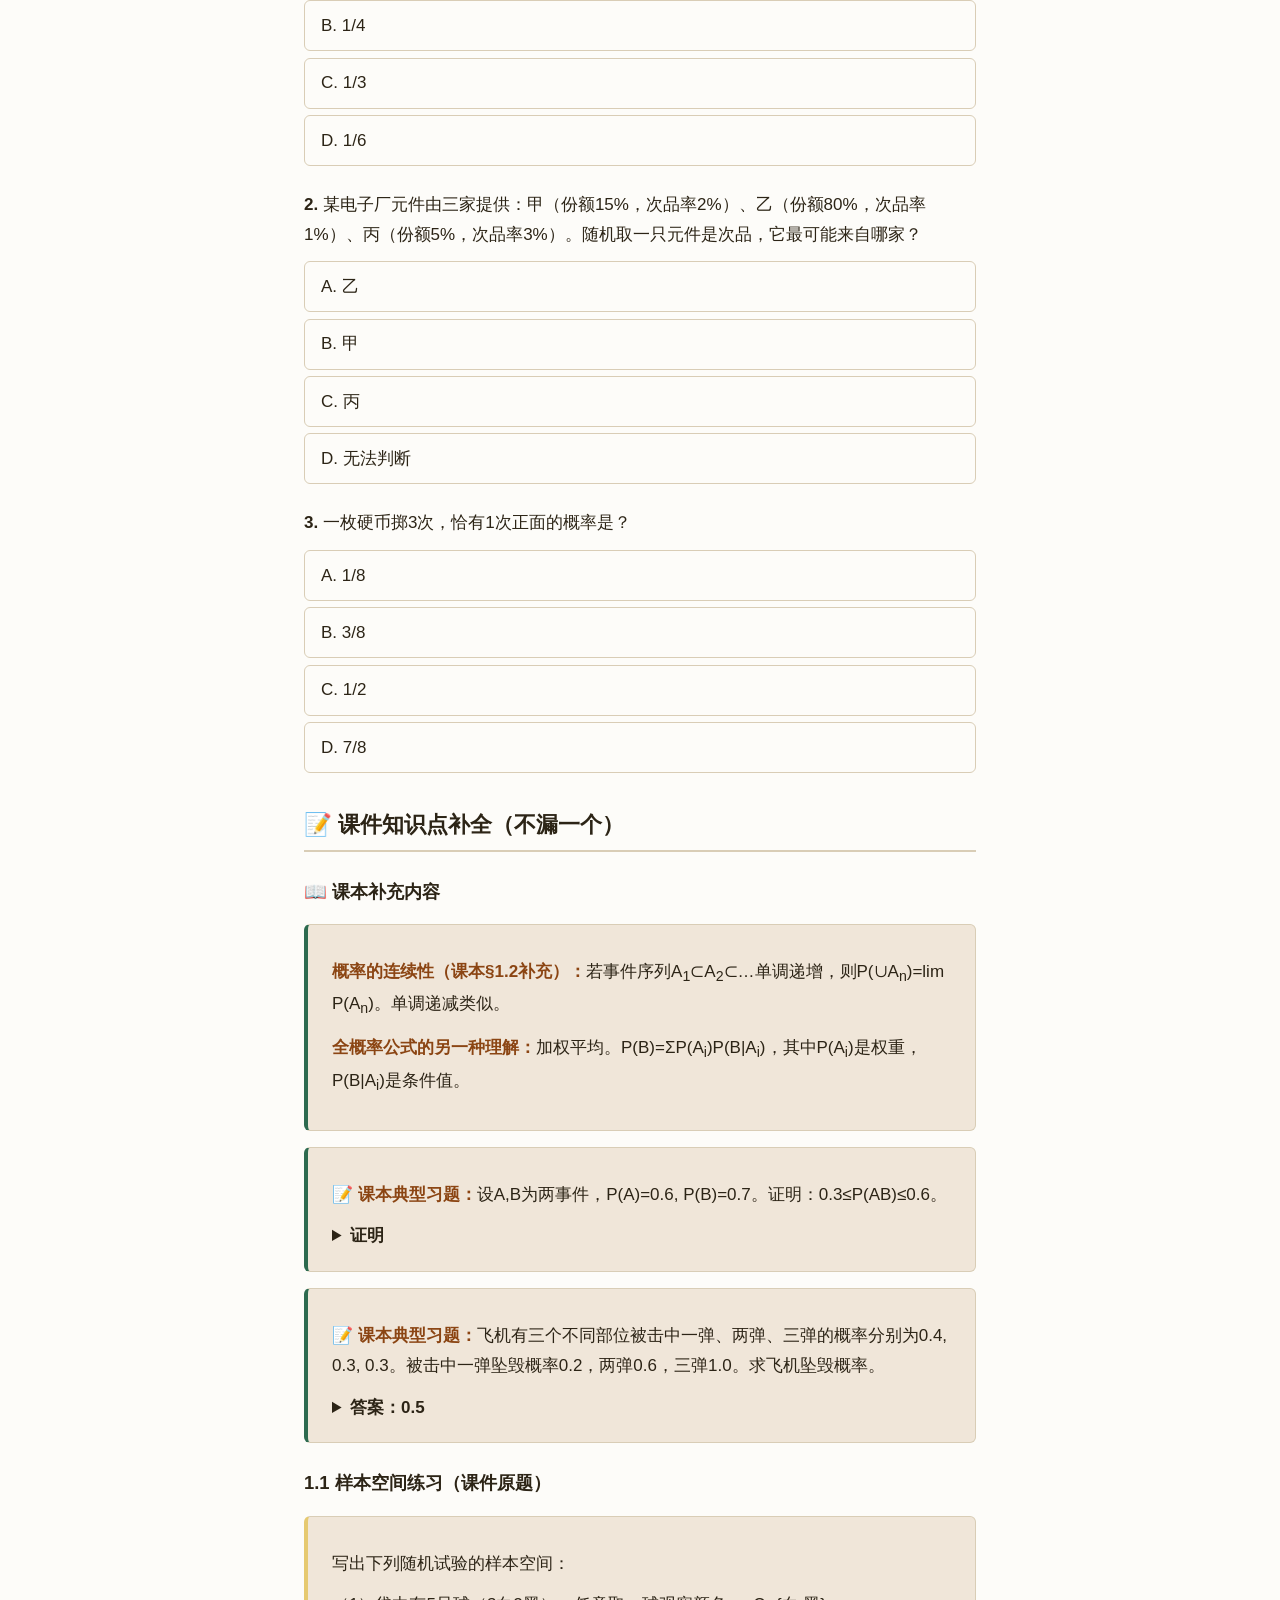
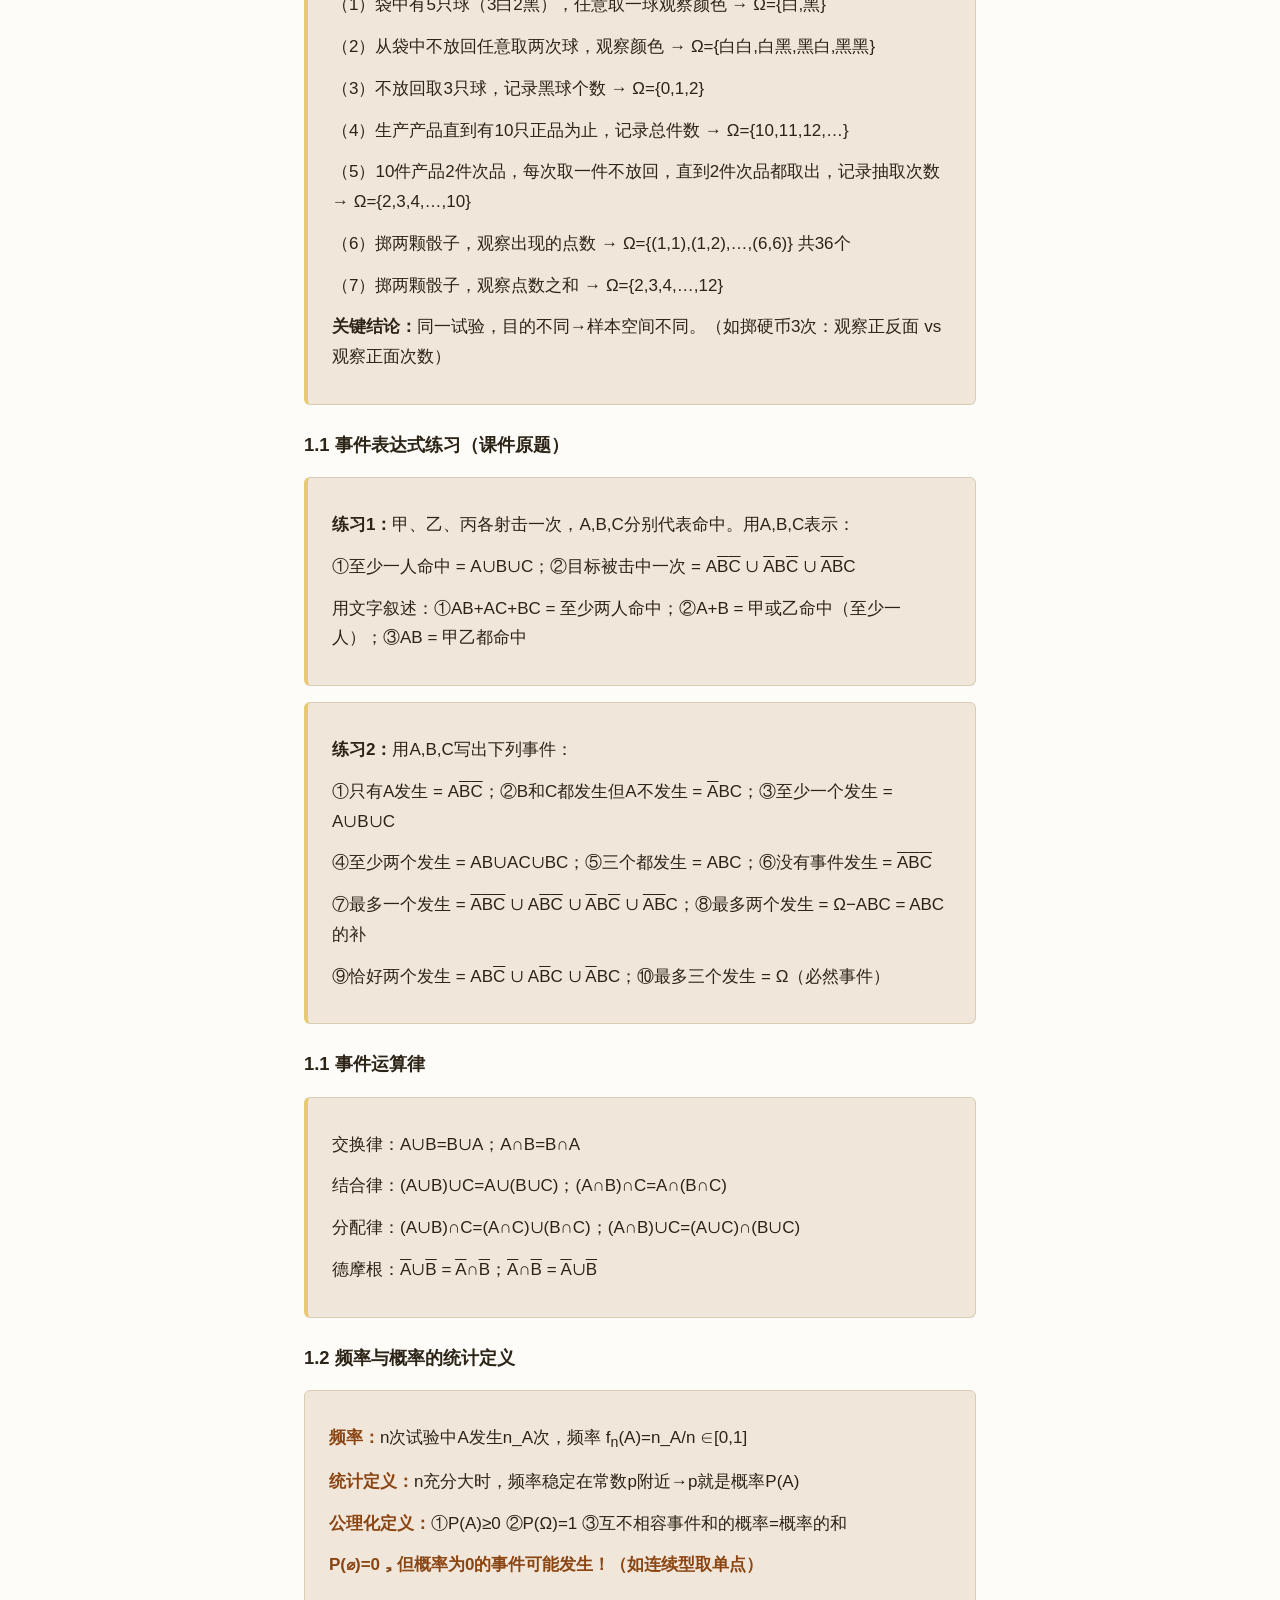
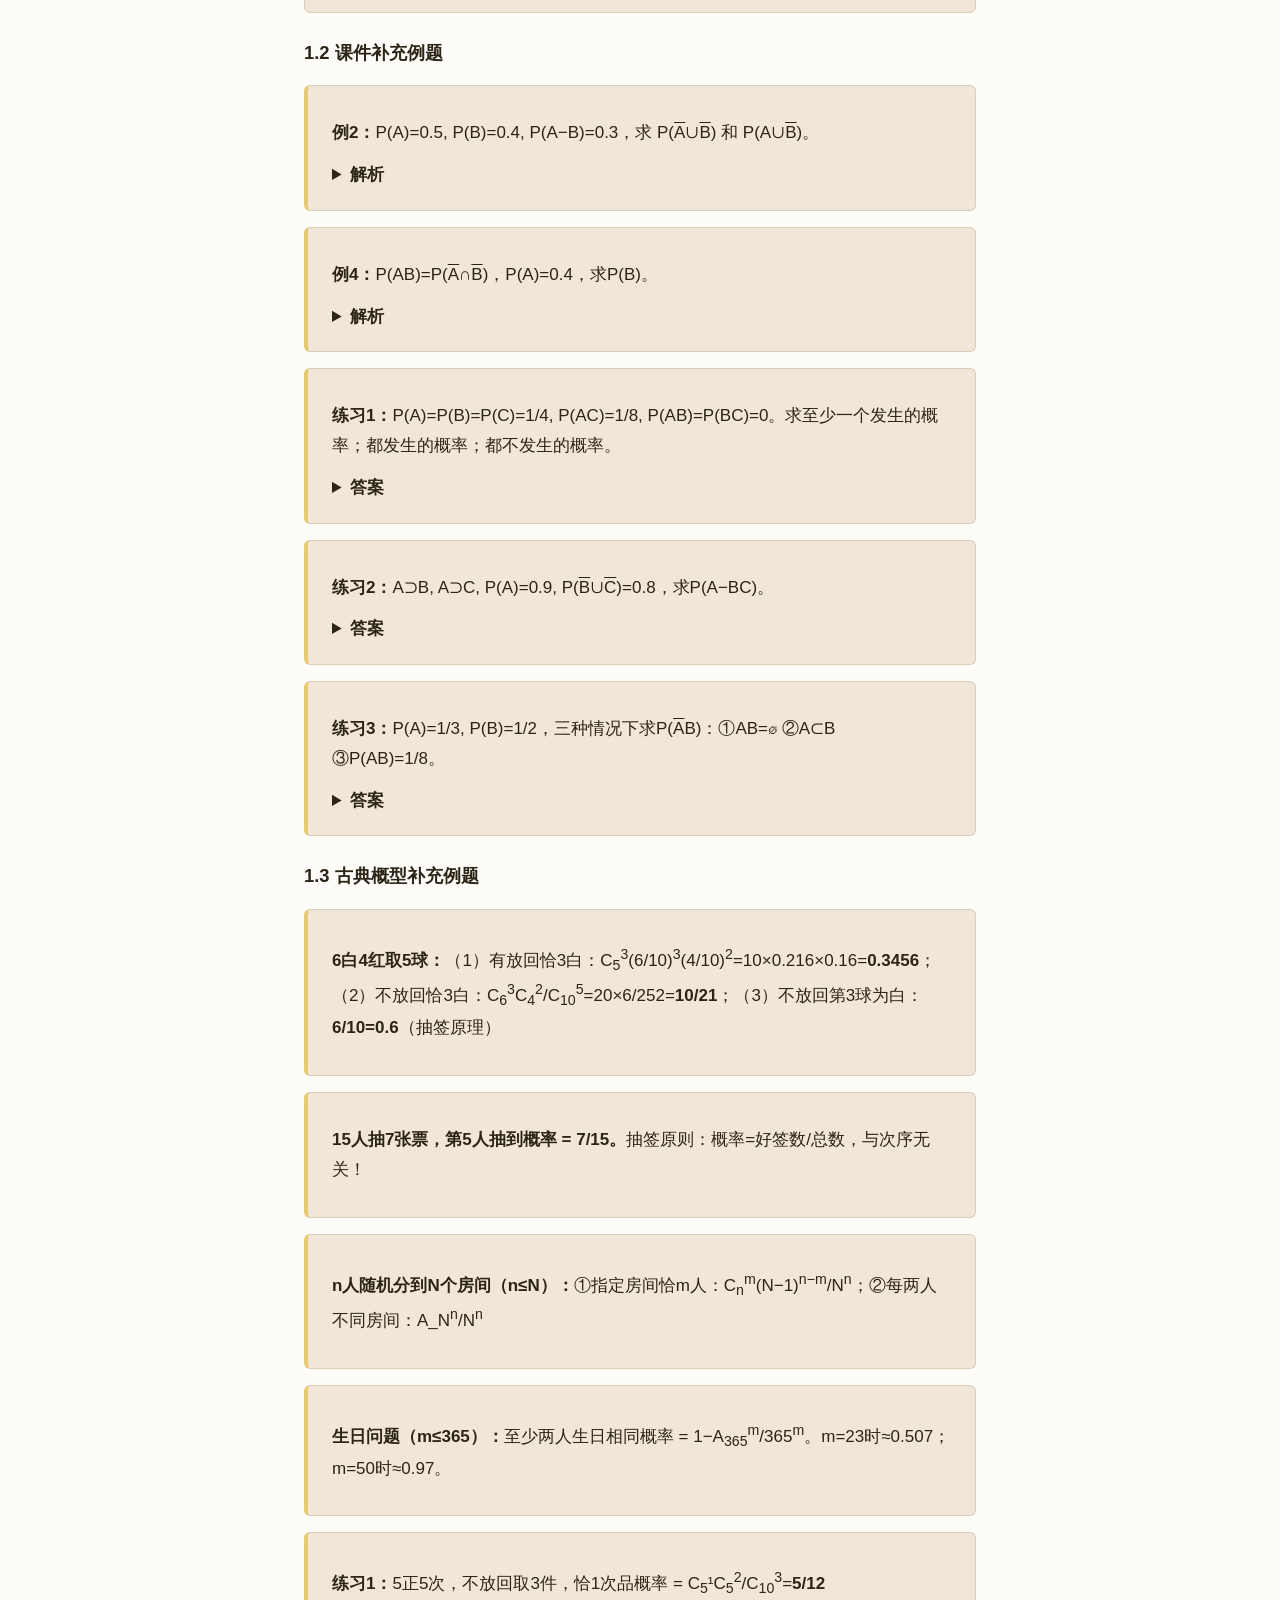
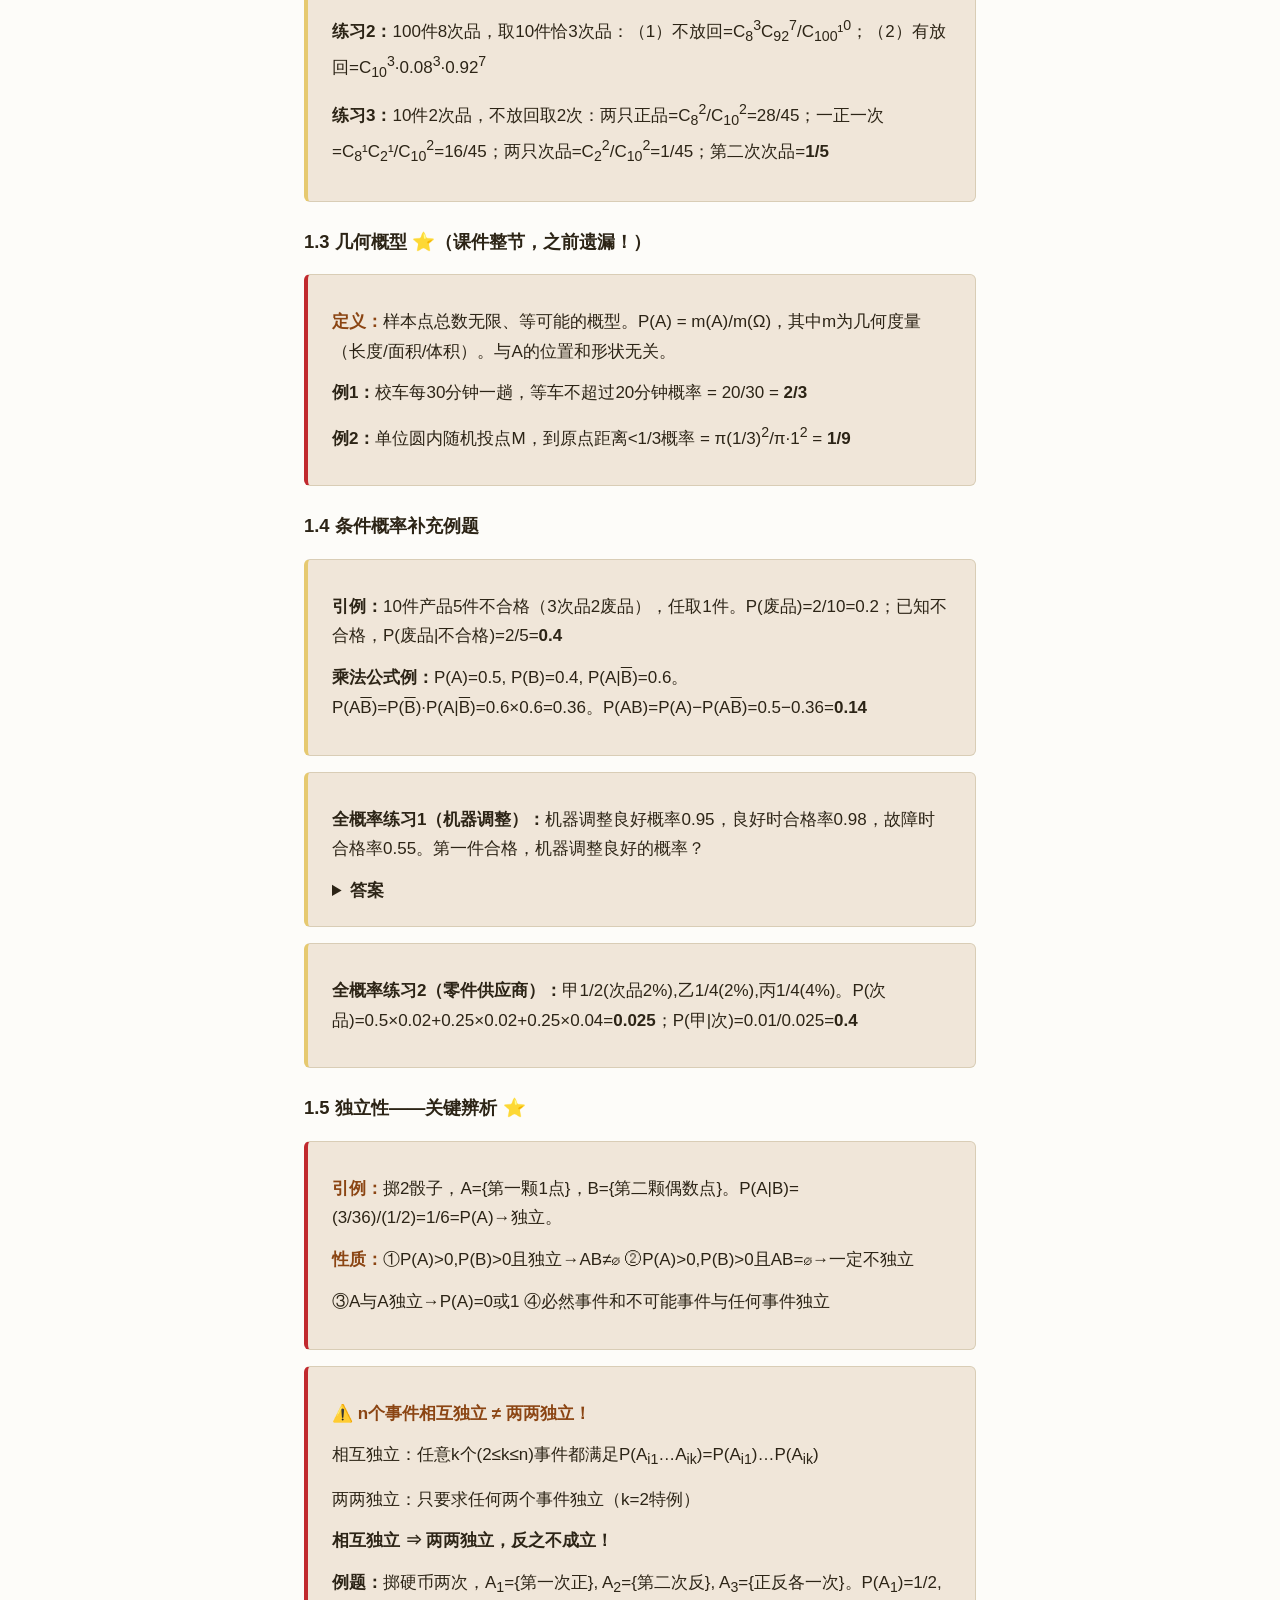
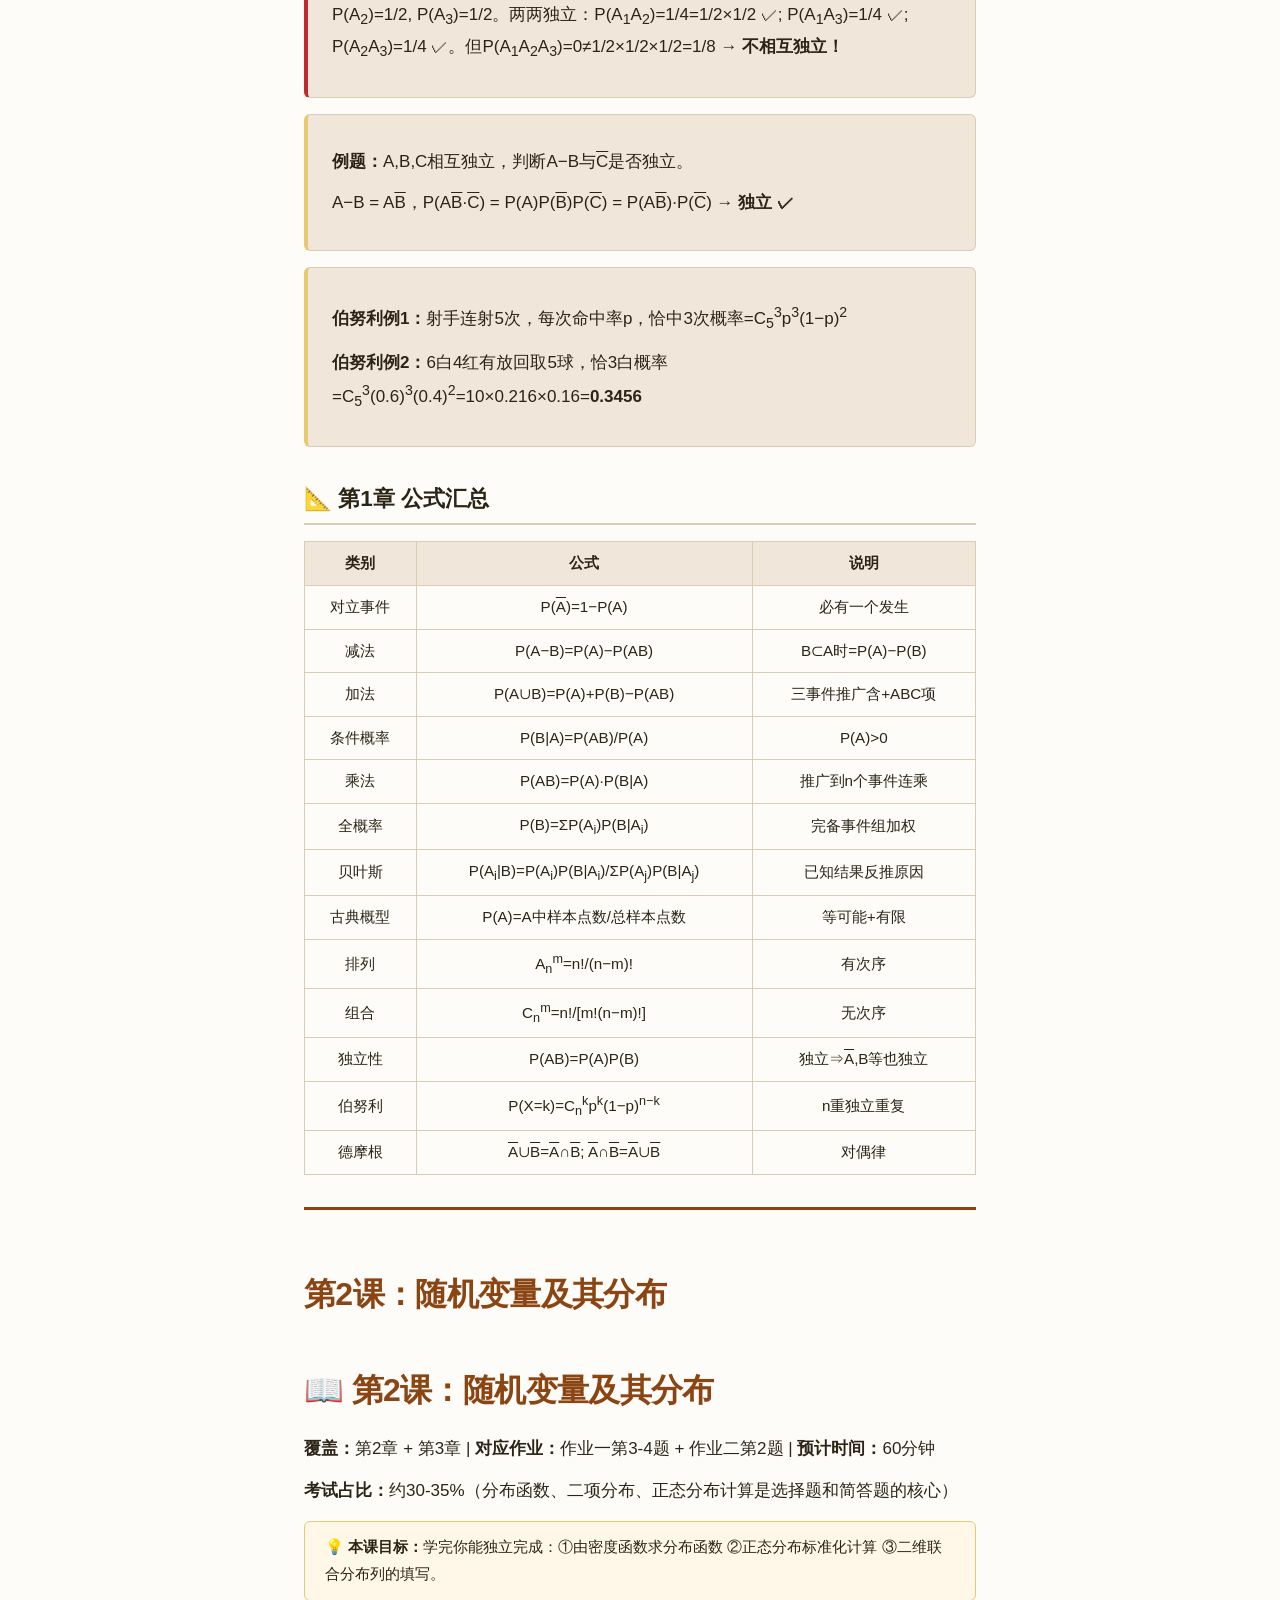
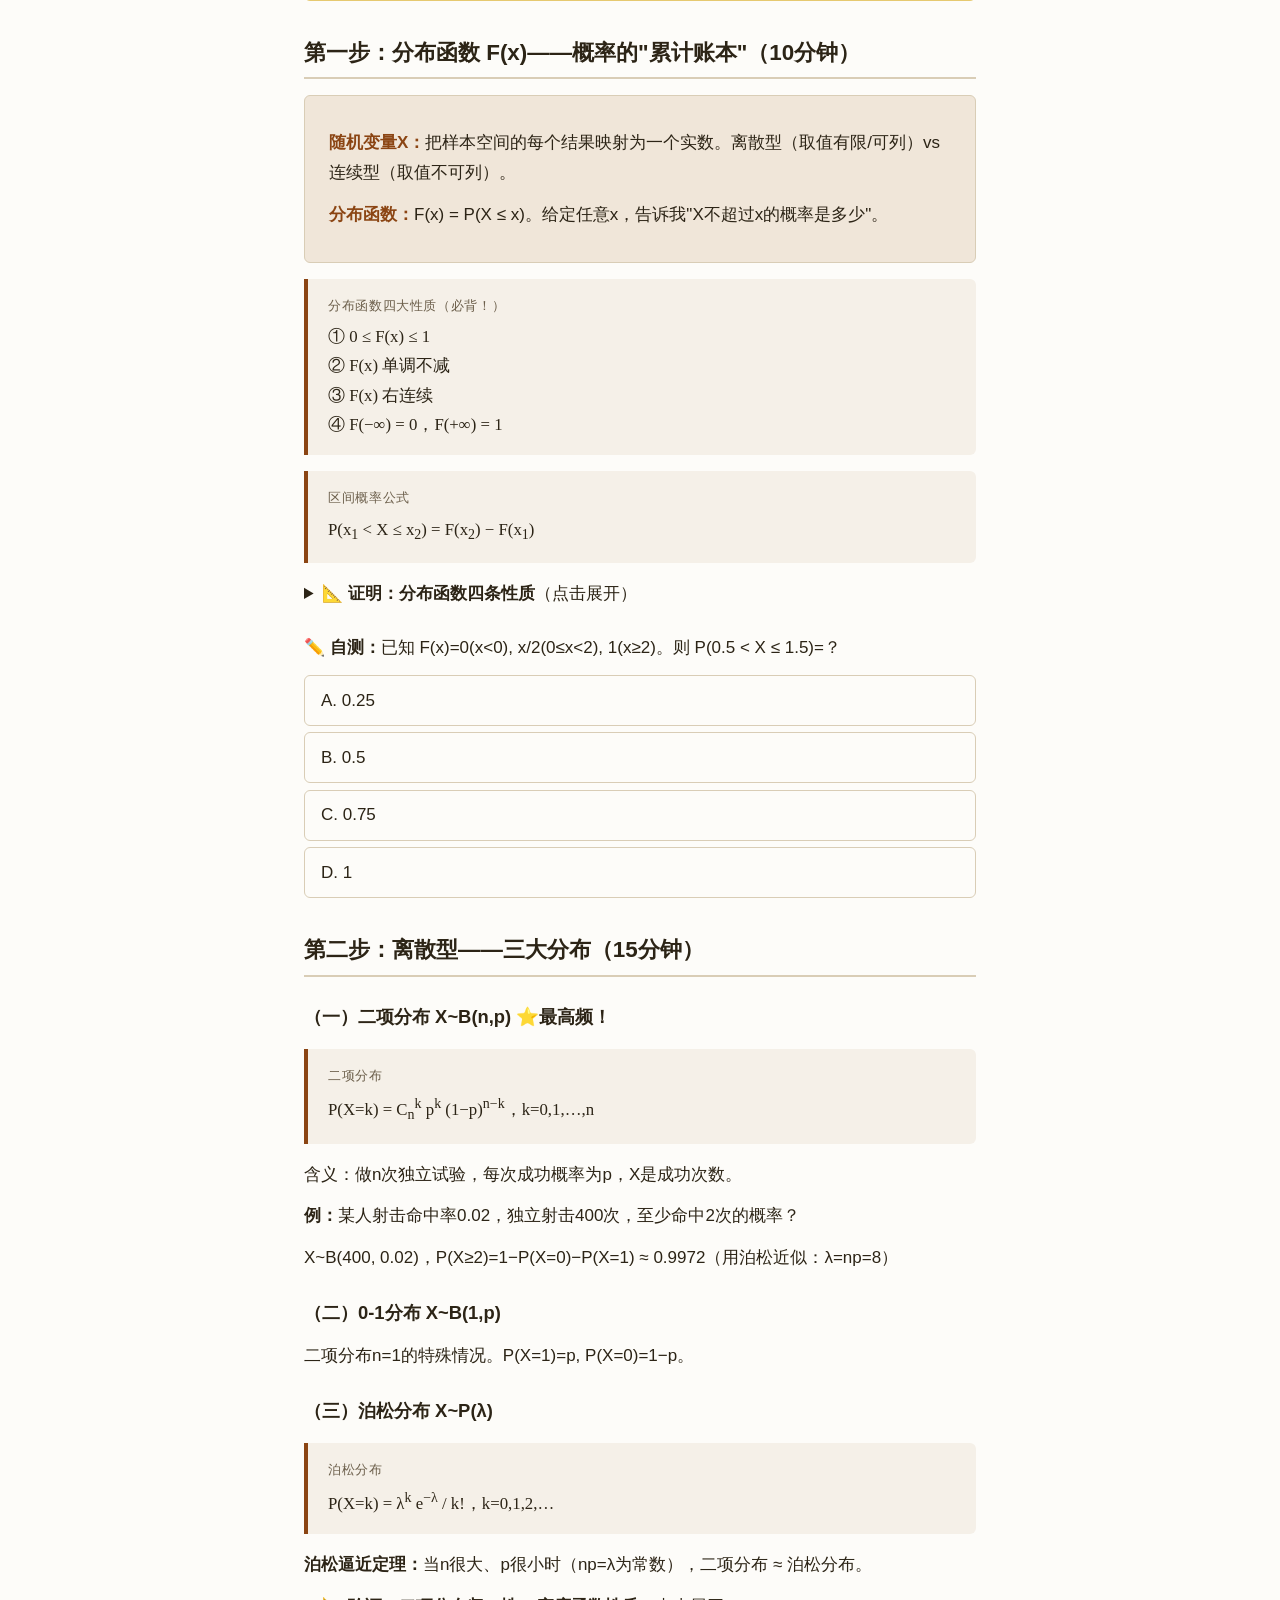
==== commit bf55d1f5: "删除AI助手相关所有文件(ai-chat.js/ai-assistant.html/study-mode.html)，恢复干净课程版本" ====
--- a/社会统计学_完整复习.html
+++ b/社会统计学_完整复习.html
@@ -171,30 +171,6 @@
 }
 
 /* Print styles */
-/* Floating AI assistant button */
-.ai-float {
-  position: fixed;
-  bottom: 1.5rem;
-  right: 1.5rem;
-  width: 56px;
-  height: 56px;
-  border-radius: 50%;
-  background: var(--accent);
-  color: white;
-  border: none;
-  font-size: 1.5rem;
-  cursor: pointer;
-  box-shadow: 0 3px 12px rgba(0,0,0,0.2);
-  z-index: 999;
-  display: flex;
-  align-items: center;
-  justify-content: center;
-  text-decoration: none;
-  transition: transform 0.15s;
-}
-.ai-float:hover { transform: scale(1.1); }
-@media print { .ai-float { display: none; } }
-
 @media print {
   body { font-size: 12pt; max-width: 100%; padding: 0; }
   .quiz, .tip, .warning { break-inside: avoid; }
@@ -516,7 +492,7 @@
 </div>
 
 <div class="warning">
-  <strong>易错：</strong>互斥 ≠ 独立！互斥是AB=∅，独立是P(AB)=P(A)P(B)。如果P(A)&gt;0且P(B)&gt;0，则互斥一定不独立！
+  <strong>易错：</strong>互斥 ≠ 独立！互斥是AB=∅，独立是P(AB)=P(A)P(B)。如果P(A)>0且P(B)>0，则互斥一定不独立！
 </div>
 
 <details class="proof-block">
@@ -836,7 +812,6 @@
 
 
 
-<a class="ai-float" href="../reference/ai-assistant.html" title="点我问问题" target="_blank">🤖</a>
 </section><section id="sec2"><h1>第2课：随机变量及其分布</h1>
 
 
@@ -1377,7 +1352,6 @@
 
 
 
-<a class="ai-float" href="../reference/ai-assistant.html" title="点我问问题" target="_blank">🤖</a>
 </section><section id="sec3"><h1>第3课：数字特征</h1>
 
 
@@ -1757,7 +1731,7 @@
 D(X),D(Y)≠0，若有常数a≠0与b使P(Y=aX+b)=1，则ρ=( )<br>
 A.1 B.−1 C.1或−1 D.0</p>
 <details><summary><strong>答案：C</strong></summary>
-|ρ|=1⇔存在线性关系。a&gt;0时ρ=1，a&lt;0时ρ=−1。题目没指定a的正负，所以是1或−1。</details>
+|ρ|=1⇔存在线性关系。a>0时ρ=1，a&lt;0时ρ=−1。题目没指定a的正负，所以是1或−1。</details>
 </div>
 
 <div class="def-card" style="border-left:4px solid #e6c970">
@@ -1775,7 +1749,6 @@
 
 
 
-<a class="ai-float" href="../reference/ai-assistant.html" title="点我问问题" target="_blank">🤖</a>
 </section><section id="sec4"><h1>第4课：抽样与参数估计</h1>
 
 
@@ -2216,7 +2189,6 @@
 
 
 
-<a class="ai-float" href="../reference/ai-assistant.html" title="点我问问题" target="_blank">🤖</a>
 </section>
 
 <div class="lesson-footer">
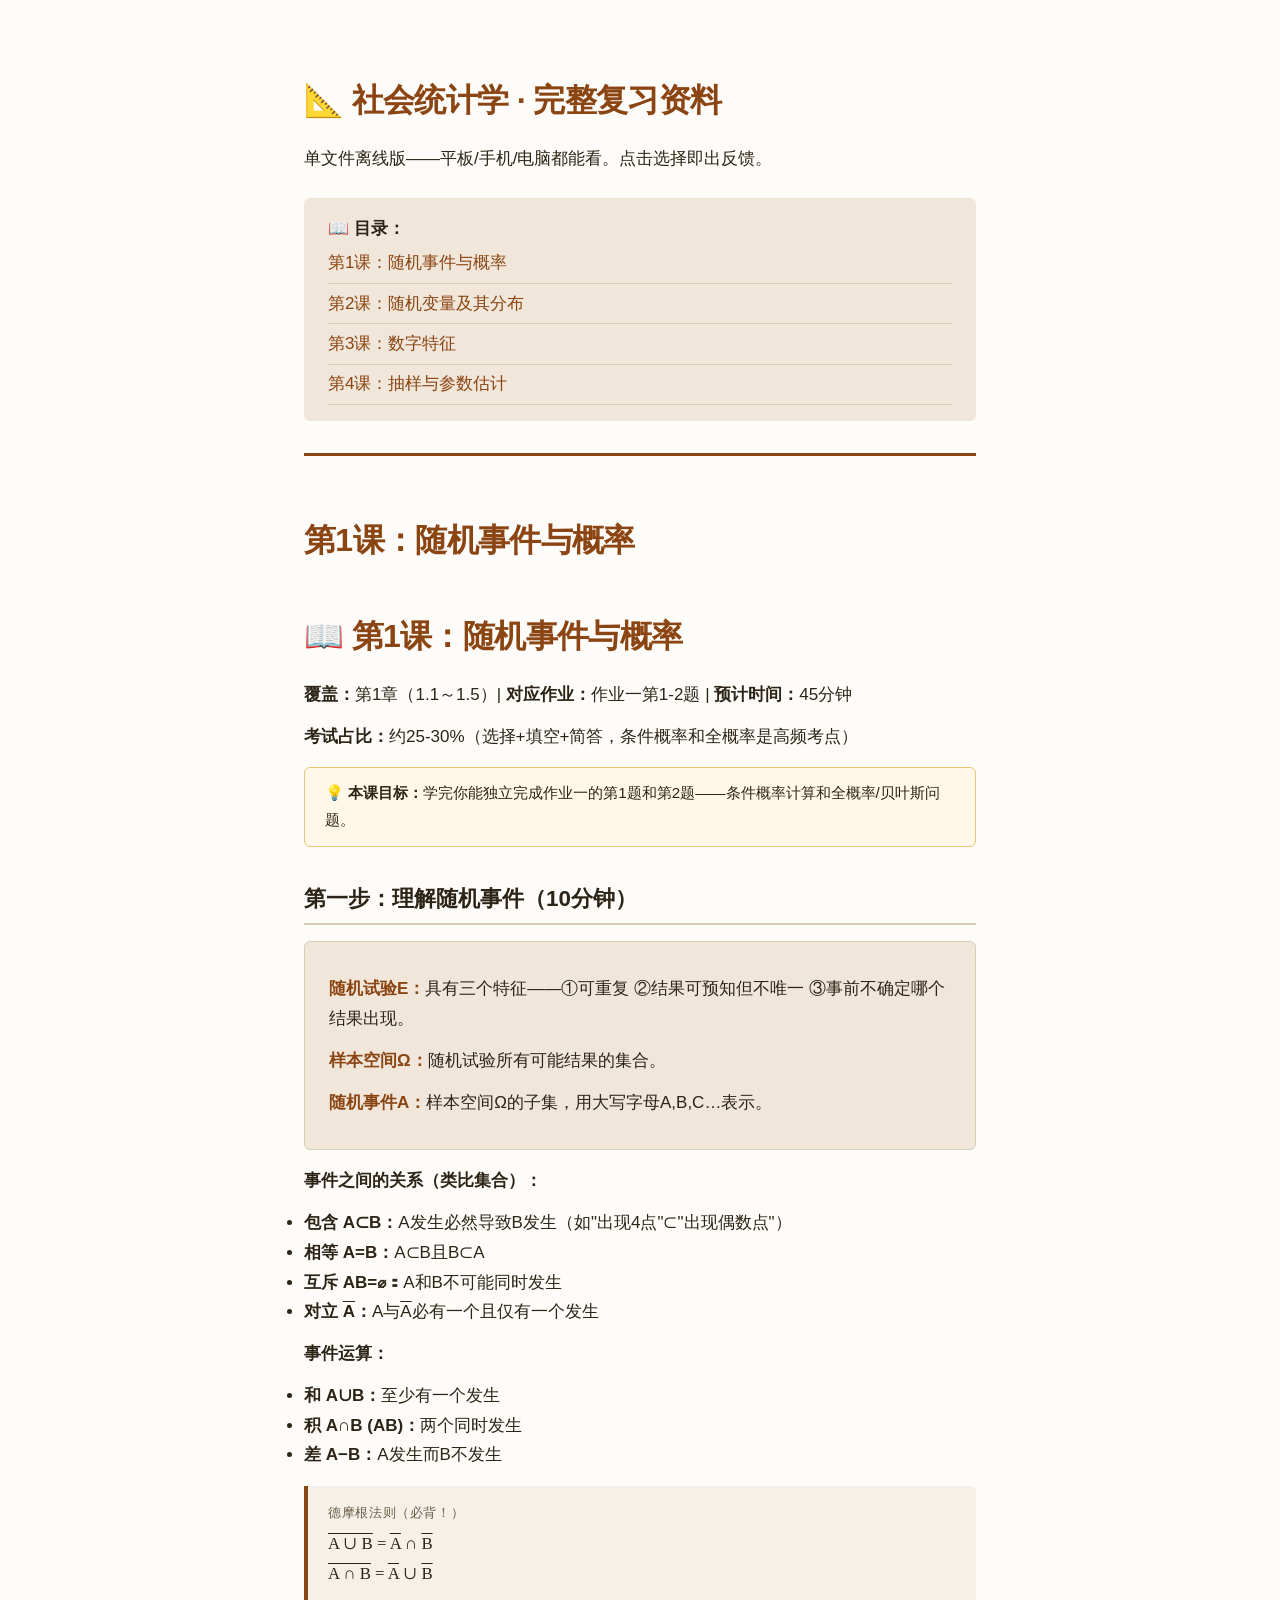
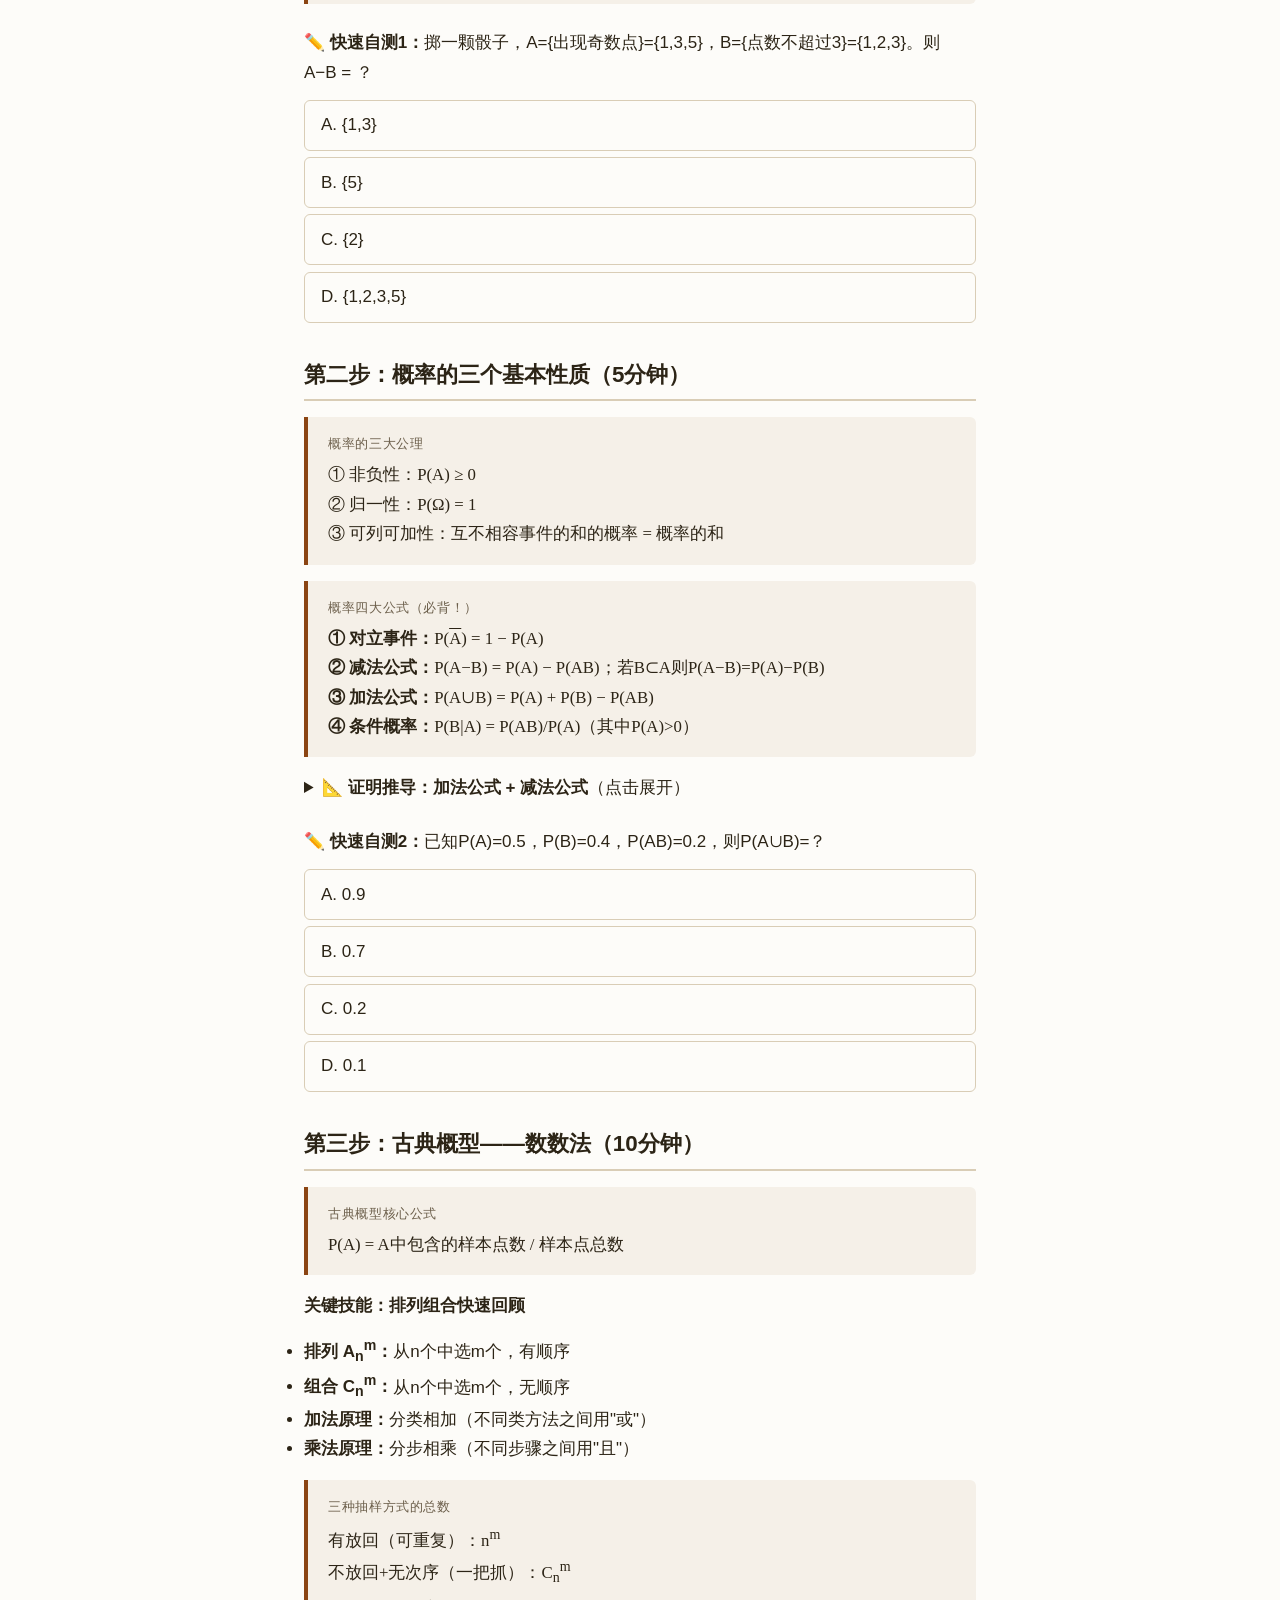
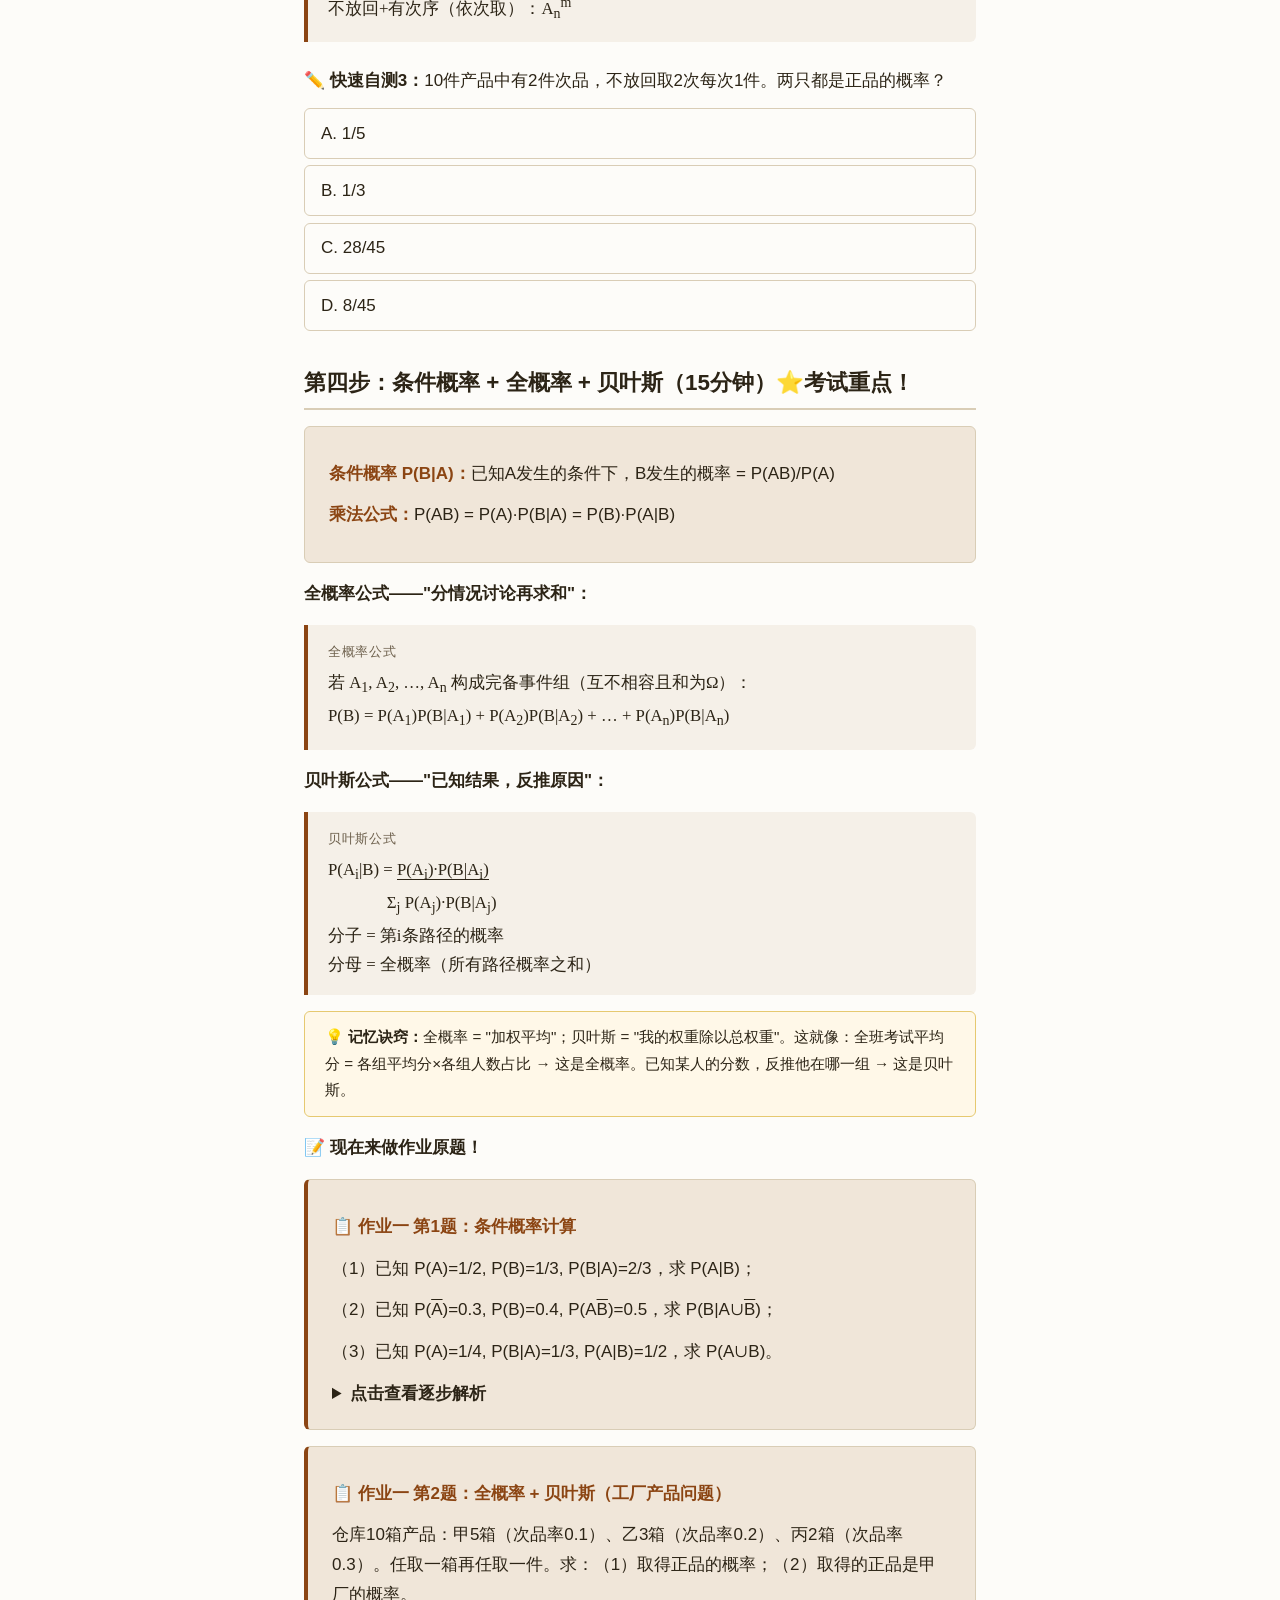
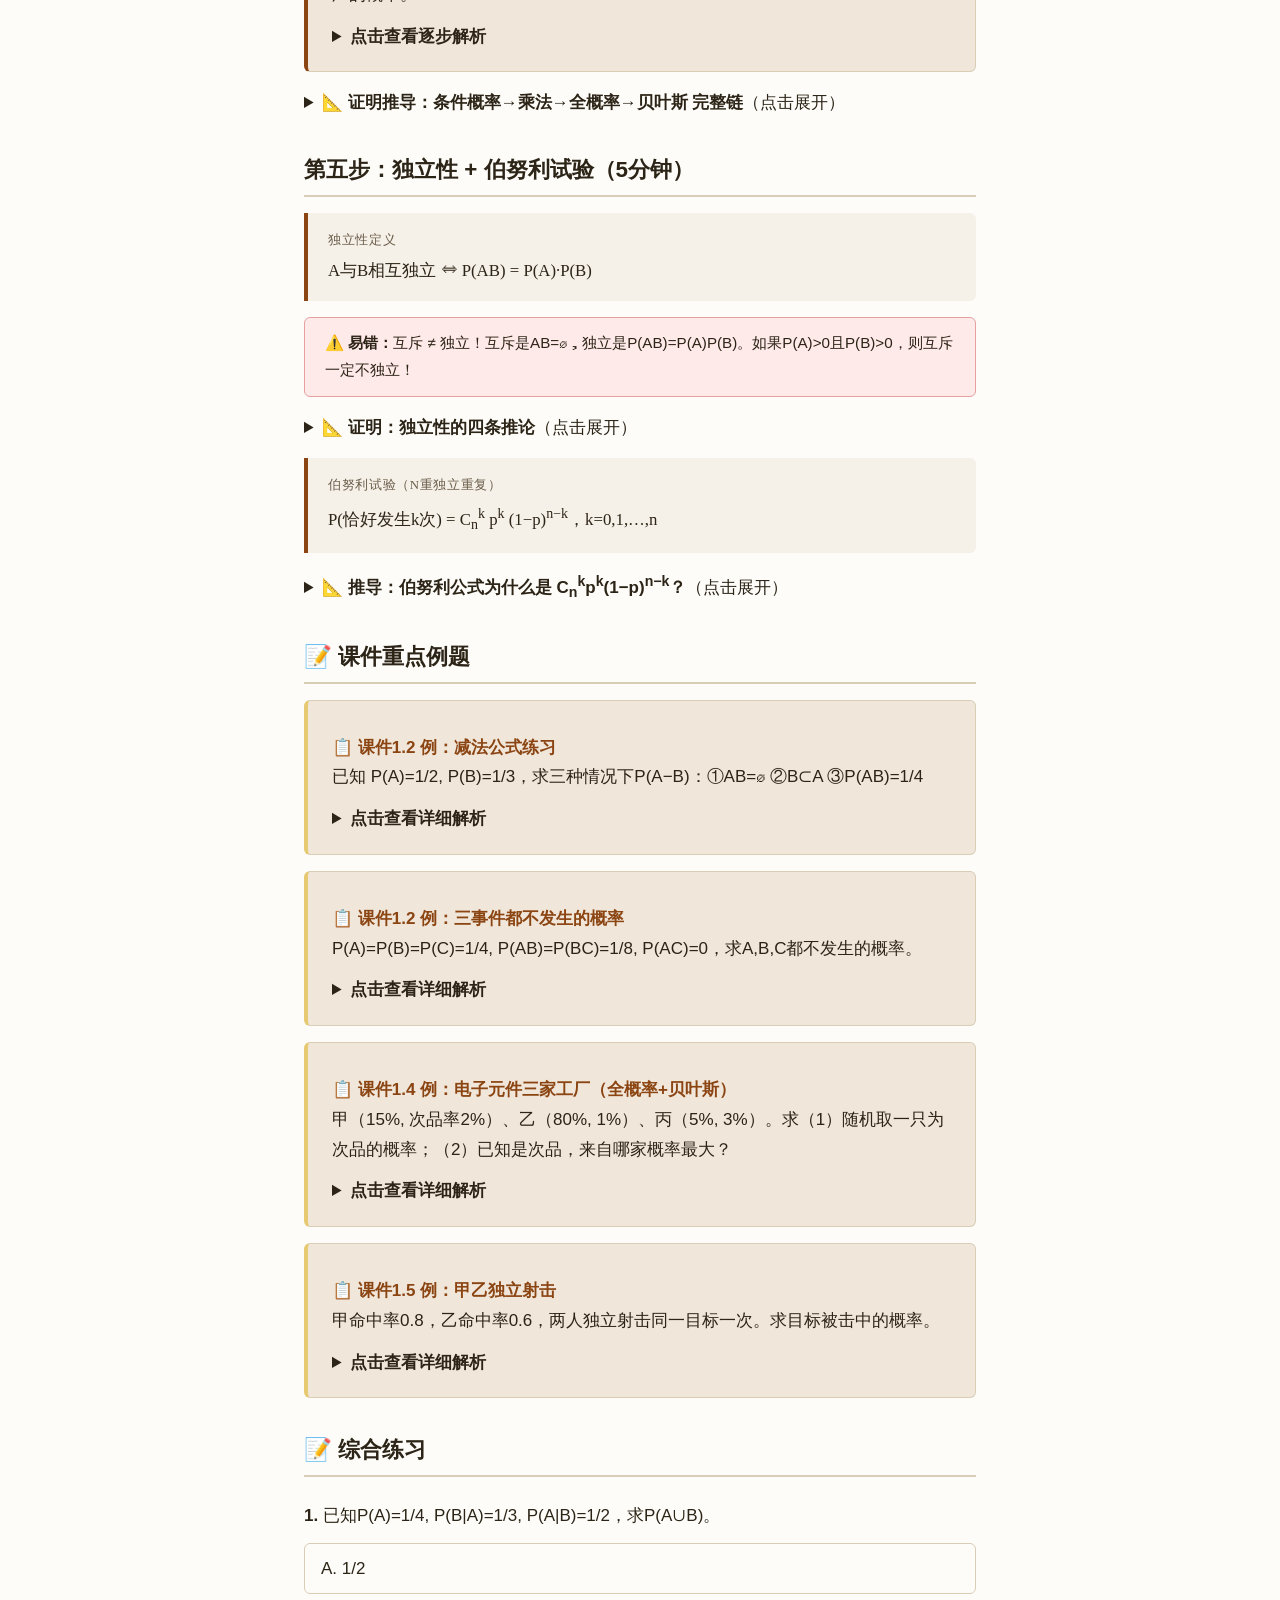
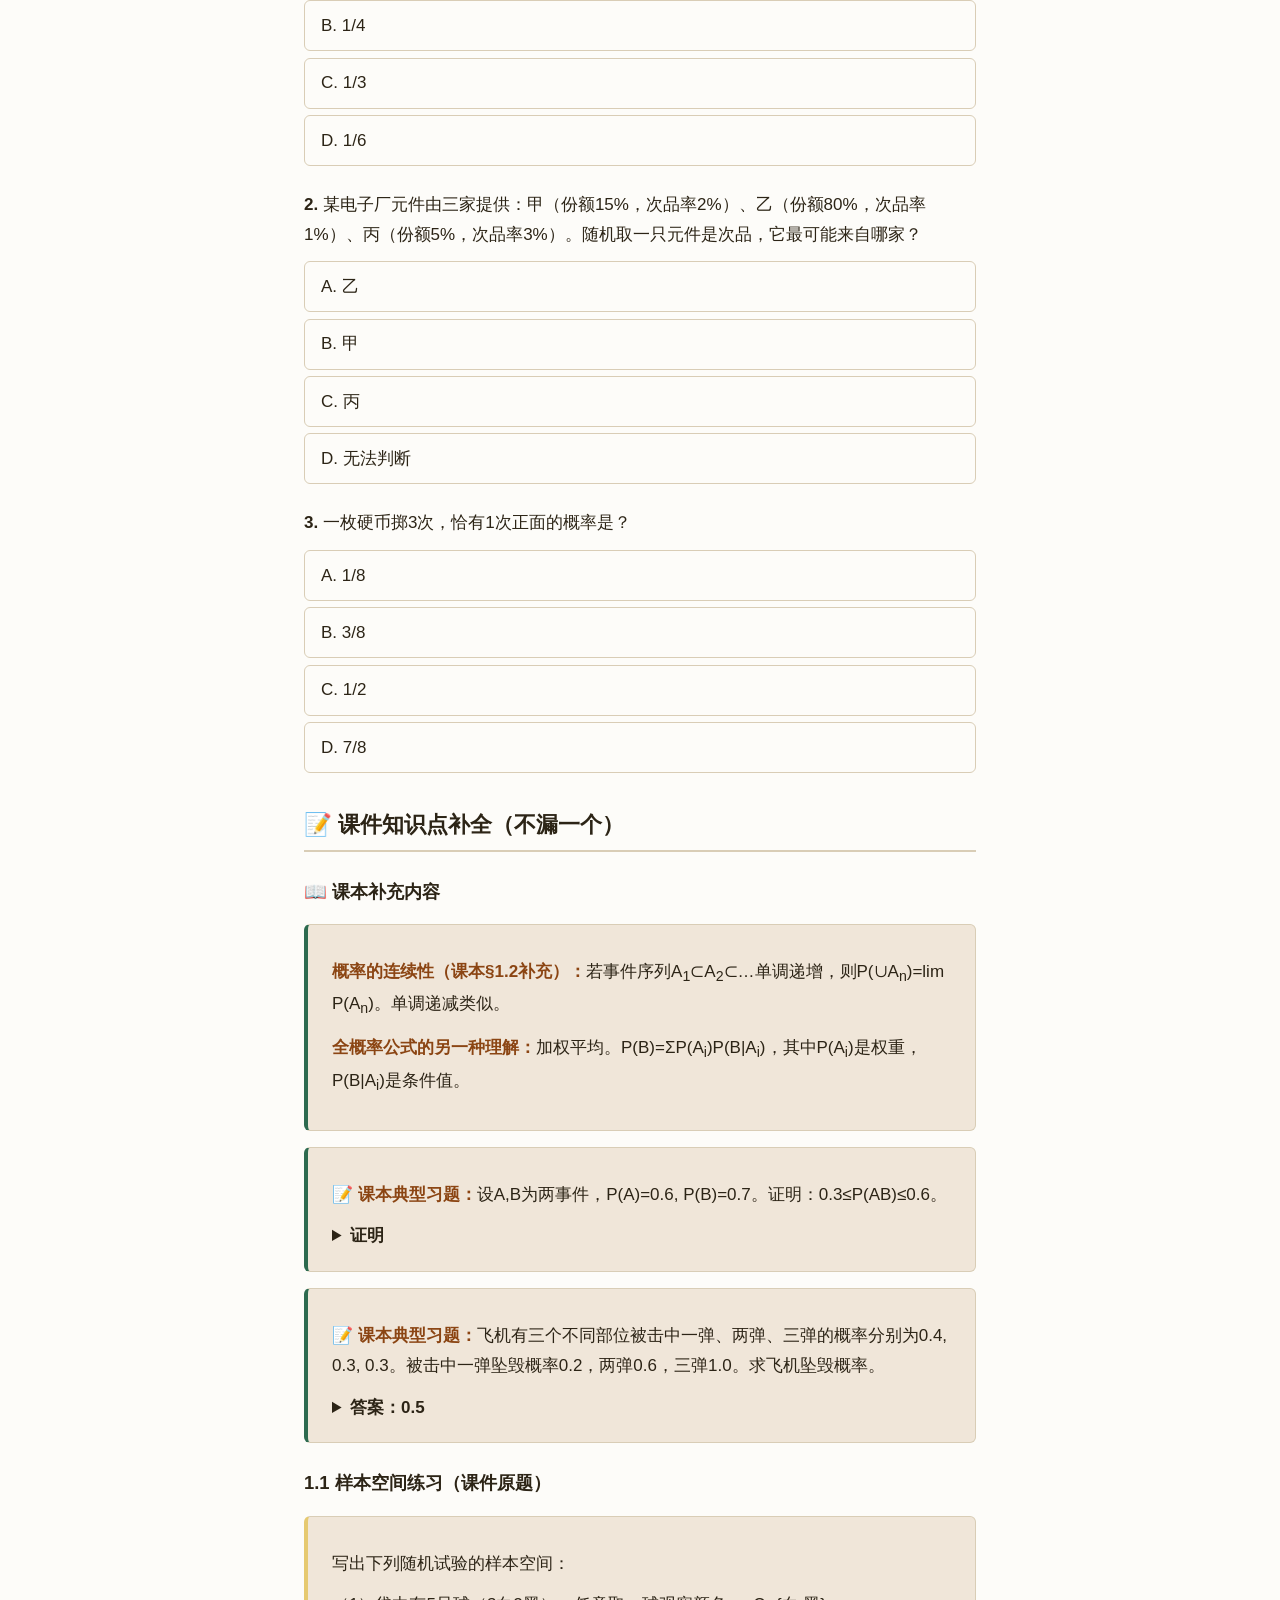
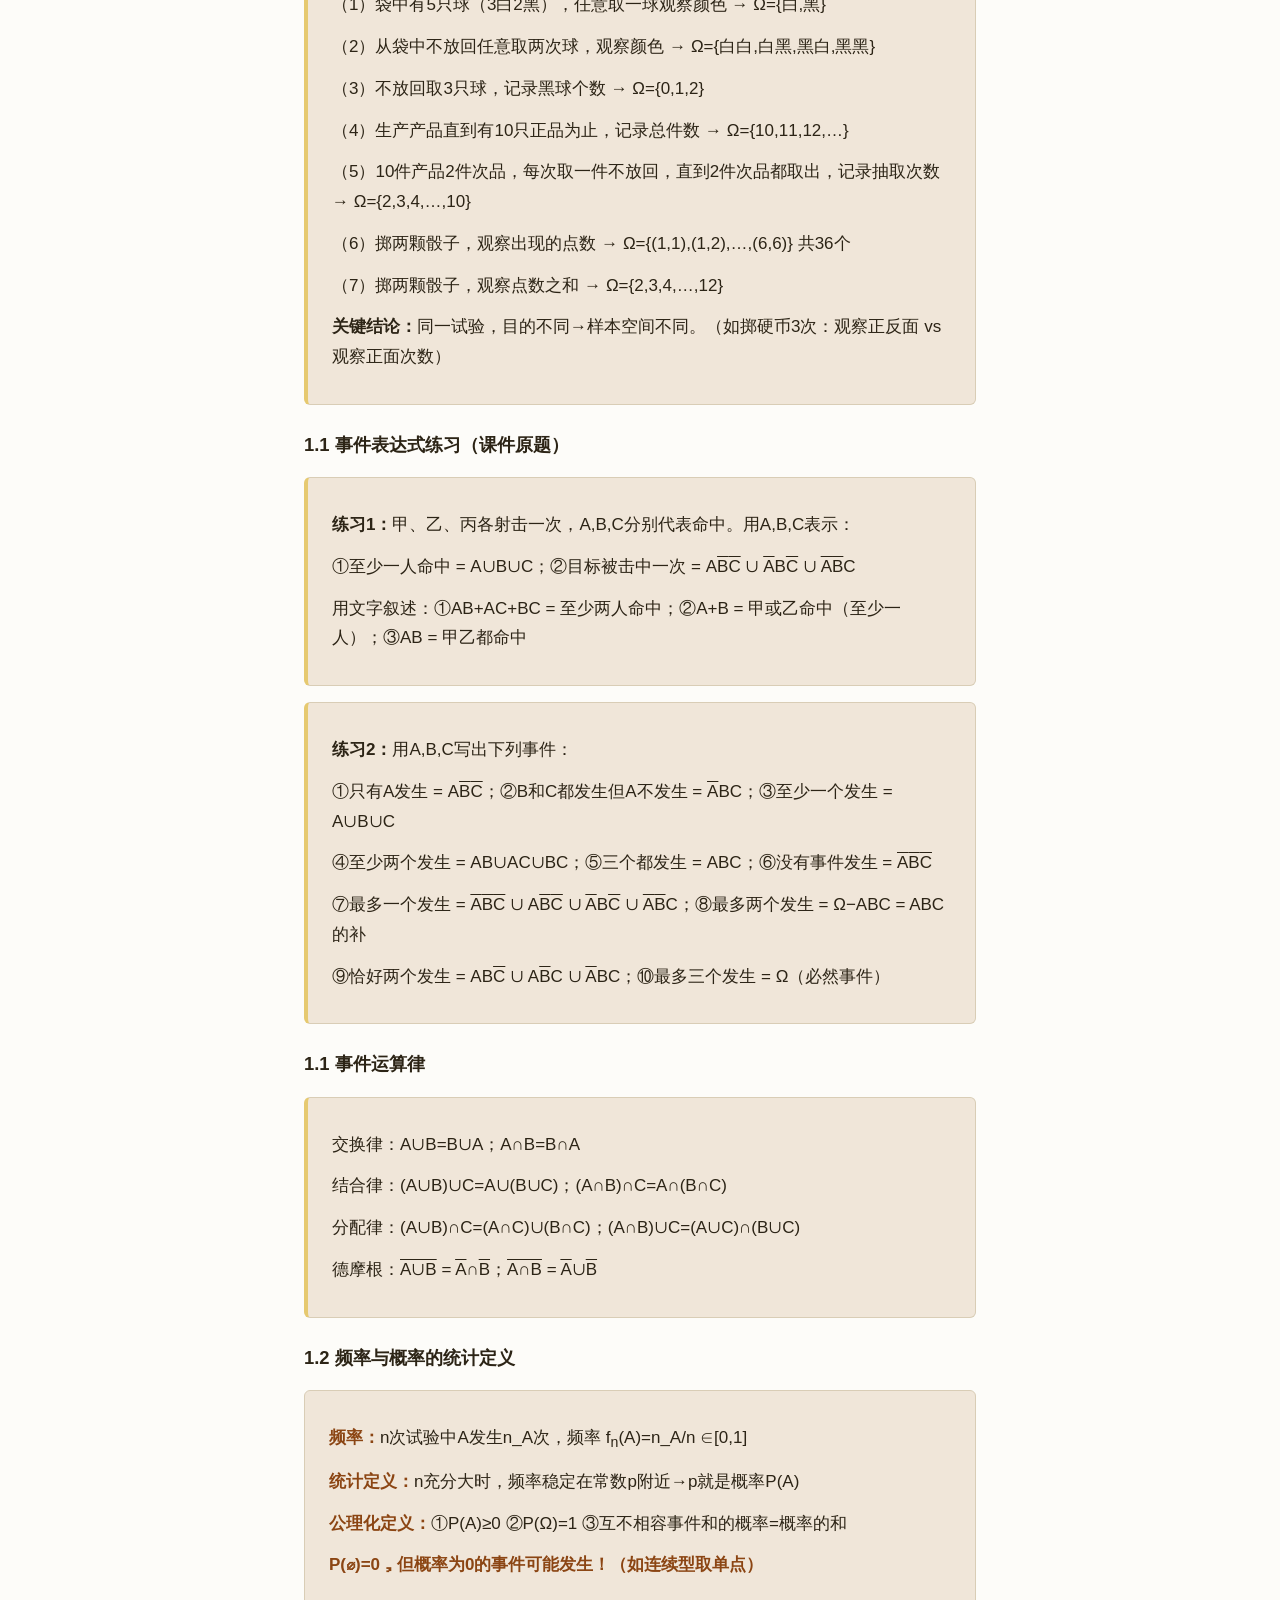
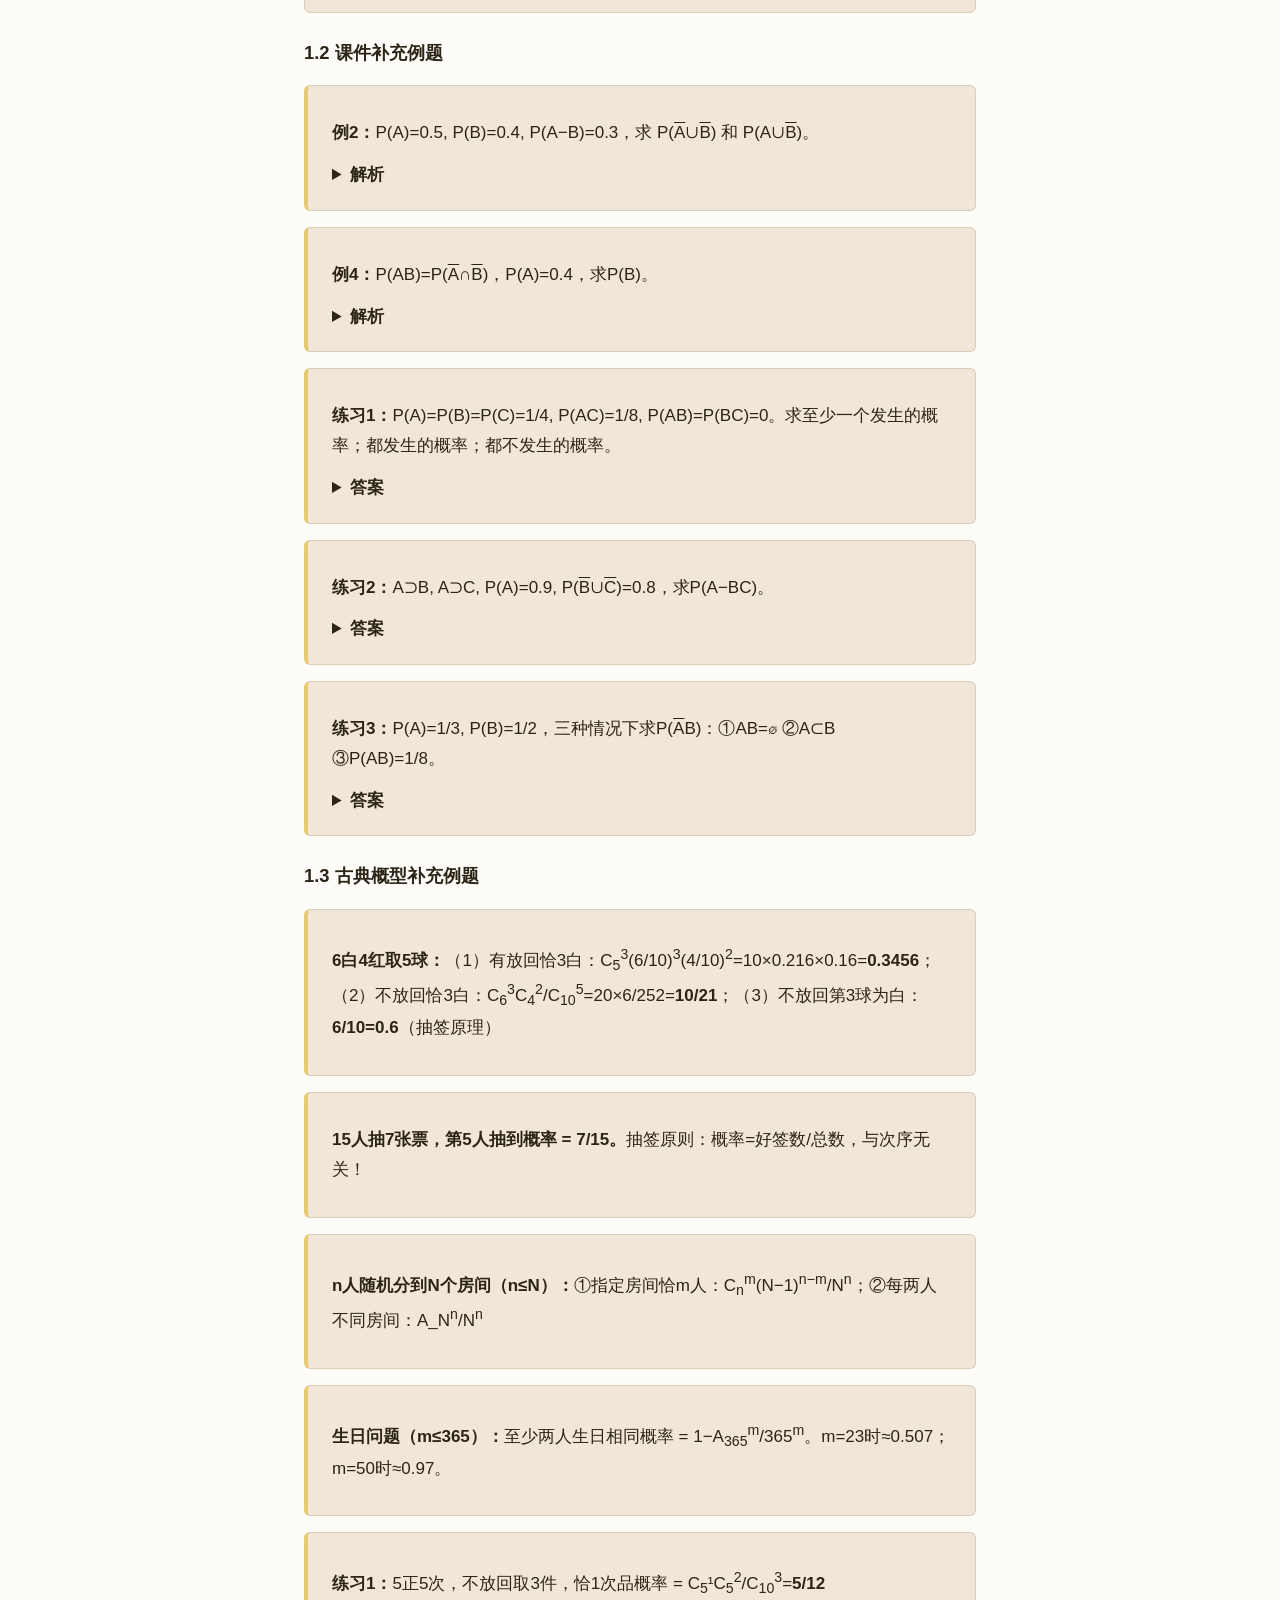
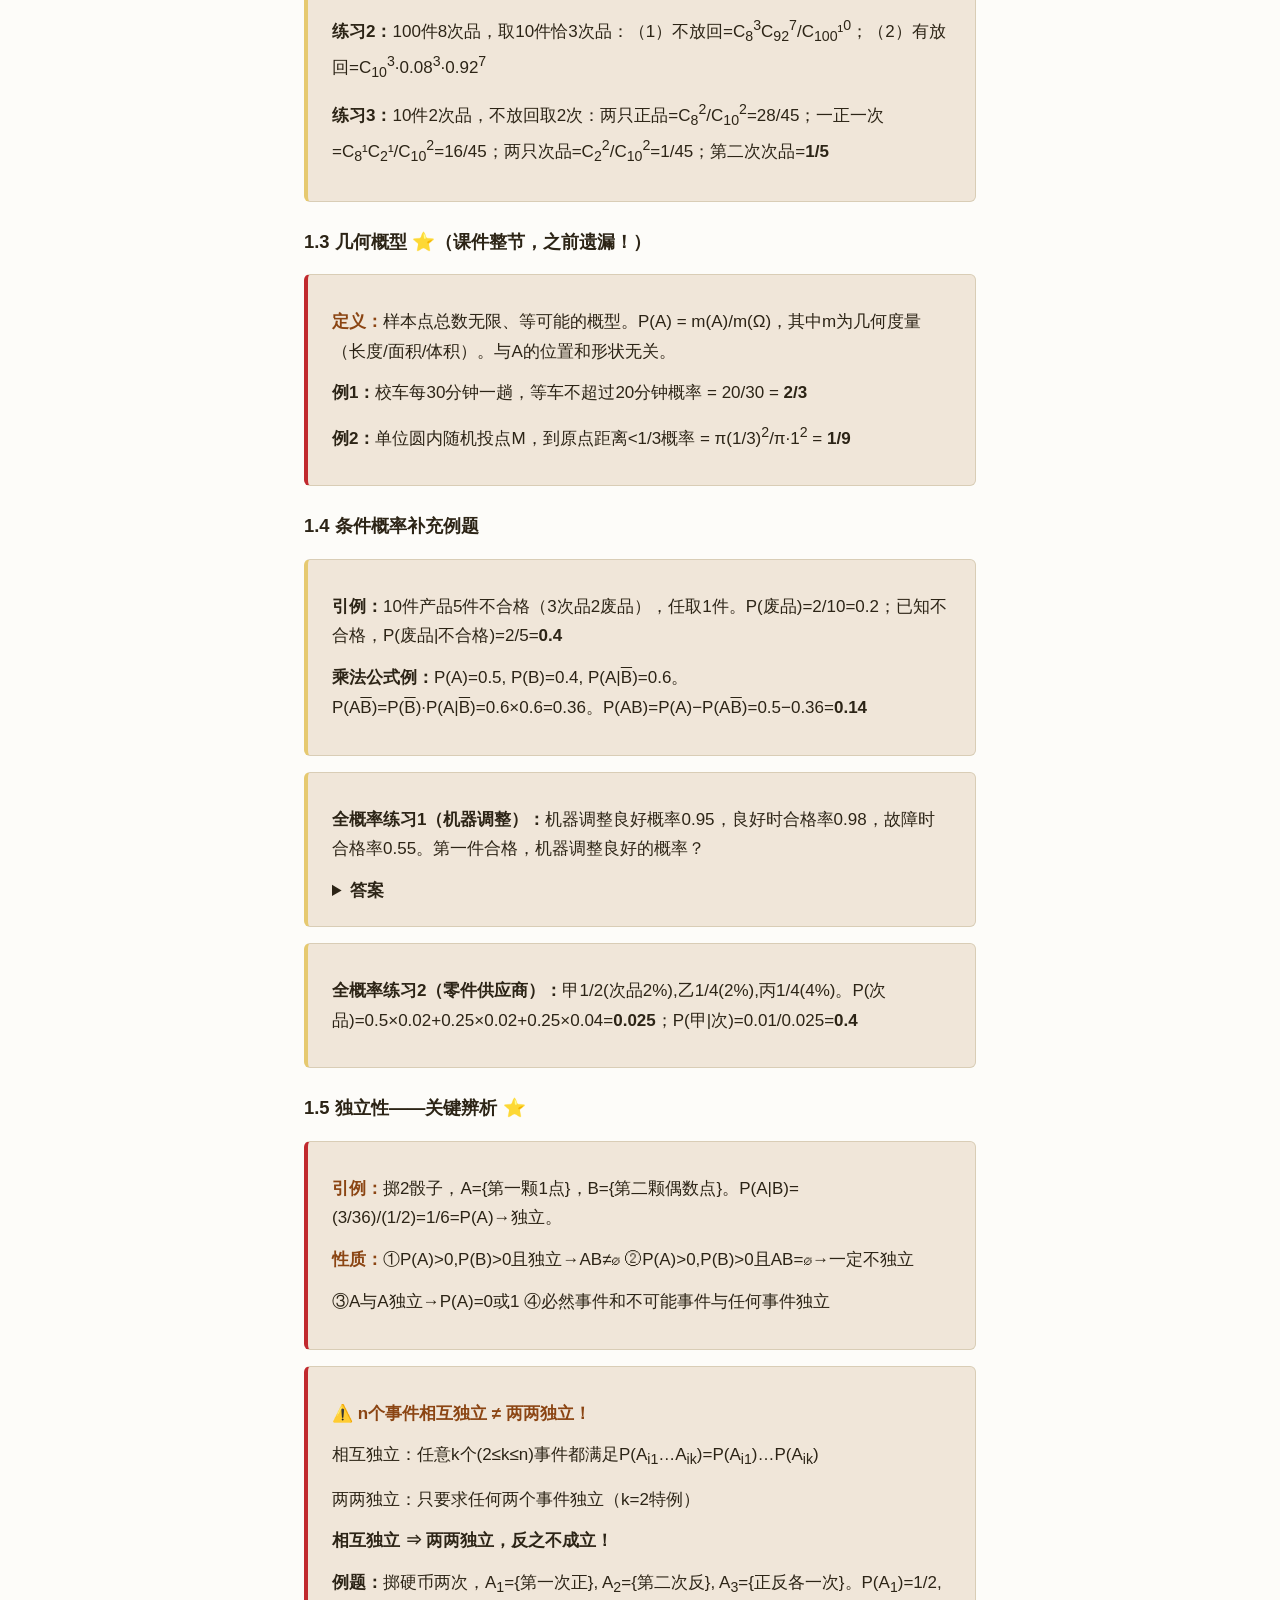
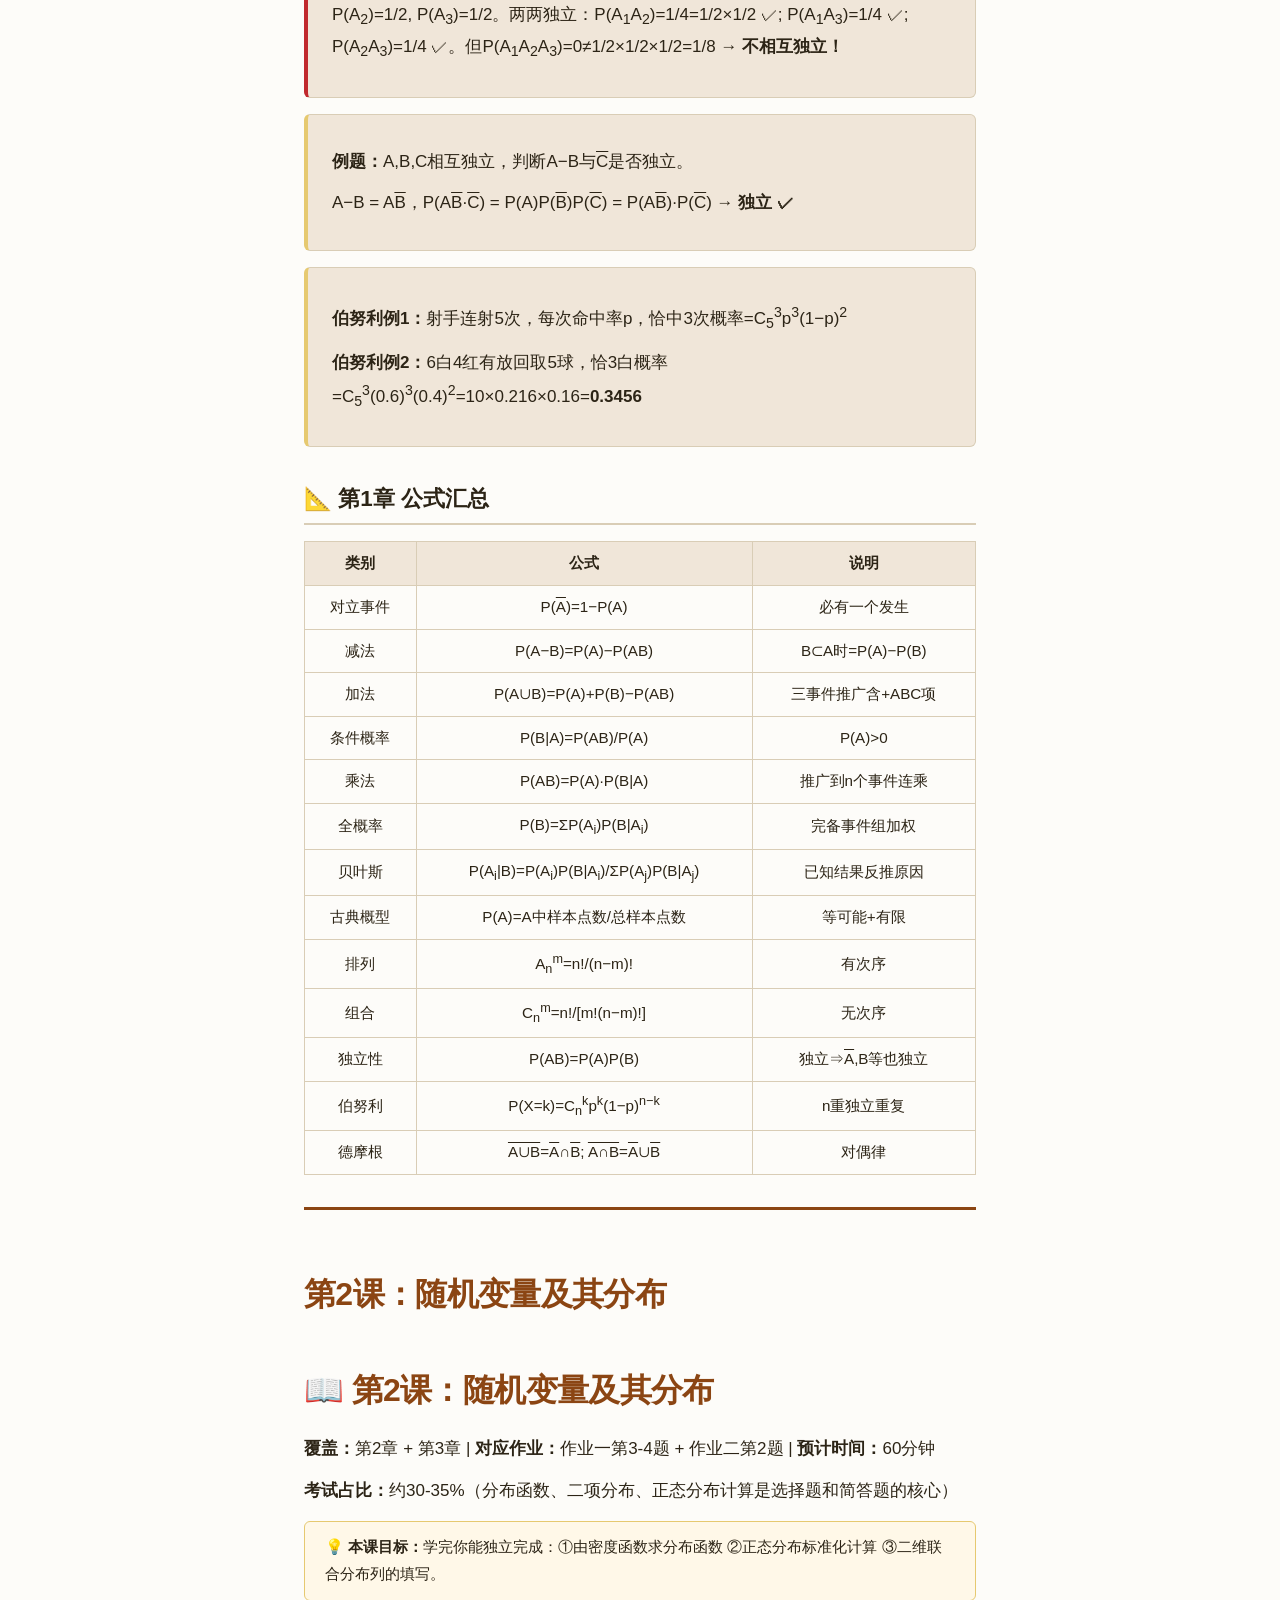
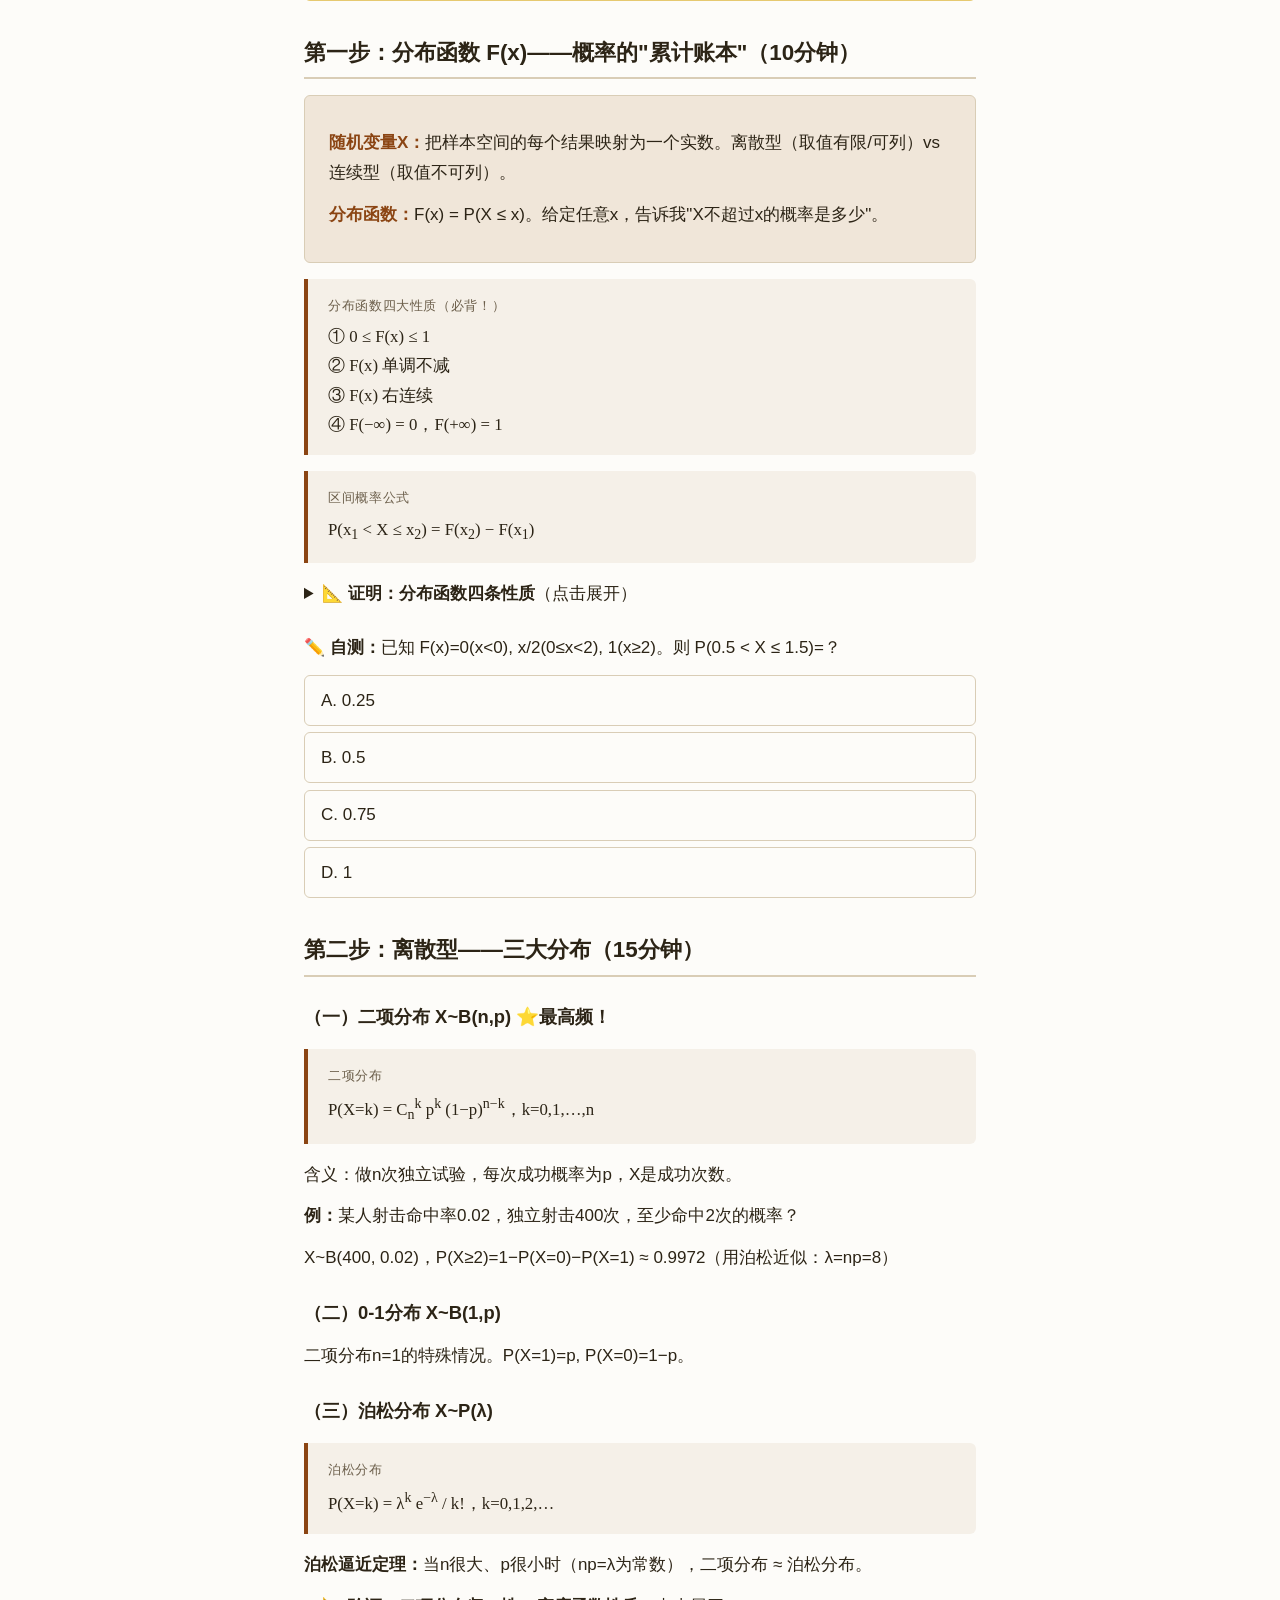
==== commit 1b46ed4d: "修复德摩根定律补集横线未覆盖整个表达式的问题" ====
--- a/社会统计学_完整复习.html
+++ b/社会统计学_完整复习.html
@@ -695,7 +695,7 @@
 <p>交换律：A∪B=B∪A；A∩B=B∩A</p>
 <p>结合律：(A∪B)∪C=A∪(B∪C)；(A∩B)∩C=A∩(B∩C)</p>
 <p>分配律：(A∪B)∩C=(A∩C)∪(B∩C)；(A∩B)∪C=(A∪C)∩(B∪C)</p>
-<p>德摩根：<span style="text-decoration:overline">A</span>∪<span style="text-decoration:overline">B</span> = <span style="text-decoration:overline">A</span>∩<span style="text-decoration:overline">B</span>；<span style="text-decoration:overline">A</span>∩<span style="text-decoration:overline">B</span> = <span style="text-decoration:overline">A</span>∪<span style="text-decoration:overline">B</span></p>
+<p>德摩根：<span style="text-decoration:overline">A∪B</span> = <span style="text-decoration:overline">A</span>∩<span style="text-decoration:overline">B</span>；<span style="text-decoration:overline">A∩B</span> = <span style="text-decoration:overline">A</span>∪<span style="text-decoration:overline">B</span></p>
 </div>
 
 <h3>1.2 频率与概率的统计定义</h3>
@@ -805,7 +805,7 @@
 <tr><td>组合</td><td>C<sub>n</sub><sup>m</sup>=n!/[m!(n−m)!]</td><td>无次序</td></tr>
 <tr><td>独立性</td><td>P(AB)=P(A)P(B)</td><td>独立⇒<span style="text-decoration:overline">A</span>,B等也独立</td></tr>
 <tr><td>伯努利</td><td>P(X=k)=C<sub>n</sub><sup>k</sup>p<sup>k</sup>(1−p)<sup>n</sup><sup>−</sup><sup>k</sup></td><td>n重独立重复</td></tr>
-<tr><td>德摩根</td><td><span style="text-decoration:overline">A</span>∪<span style="text-decoration:overline">B</span>=<span style="text-decoration:overline">A</span>∩<span style="text-decoration:overline">B</span>; <span style="text-decoration:overline">A</span>∩<span style="text-decoration:overline">B</span>=<span style="text-decoration:overline">A</span>∪<span style="text-decoration:overline">B</span></td><td>对偶律</td></tr>
+<tr><td>德摩根</td><td><span style="text-decoration:overline">A∪B</span>=<span style="text-decoration:overline">A</span>∩<span style="text-decoration:overline">B</span>; <span style="text-decoration:overline">A∩B</span>=<span style="text-decoration:overline">A</span>∪<span style="text-decoration:overline">B</span></td><td>对偶律</td></tr>
 </table>
 
 
